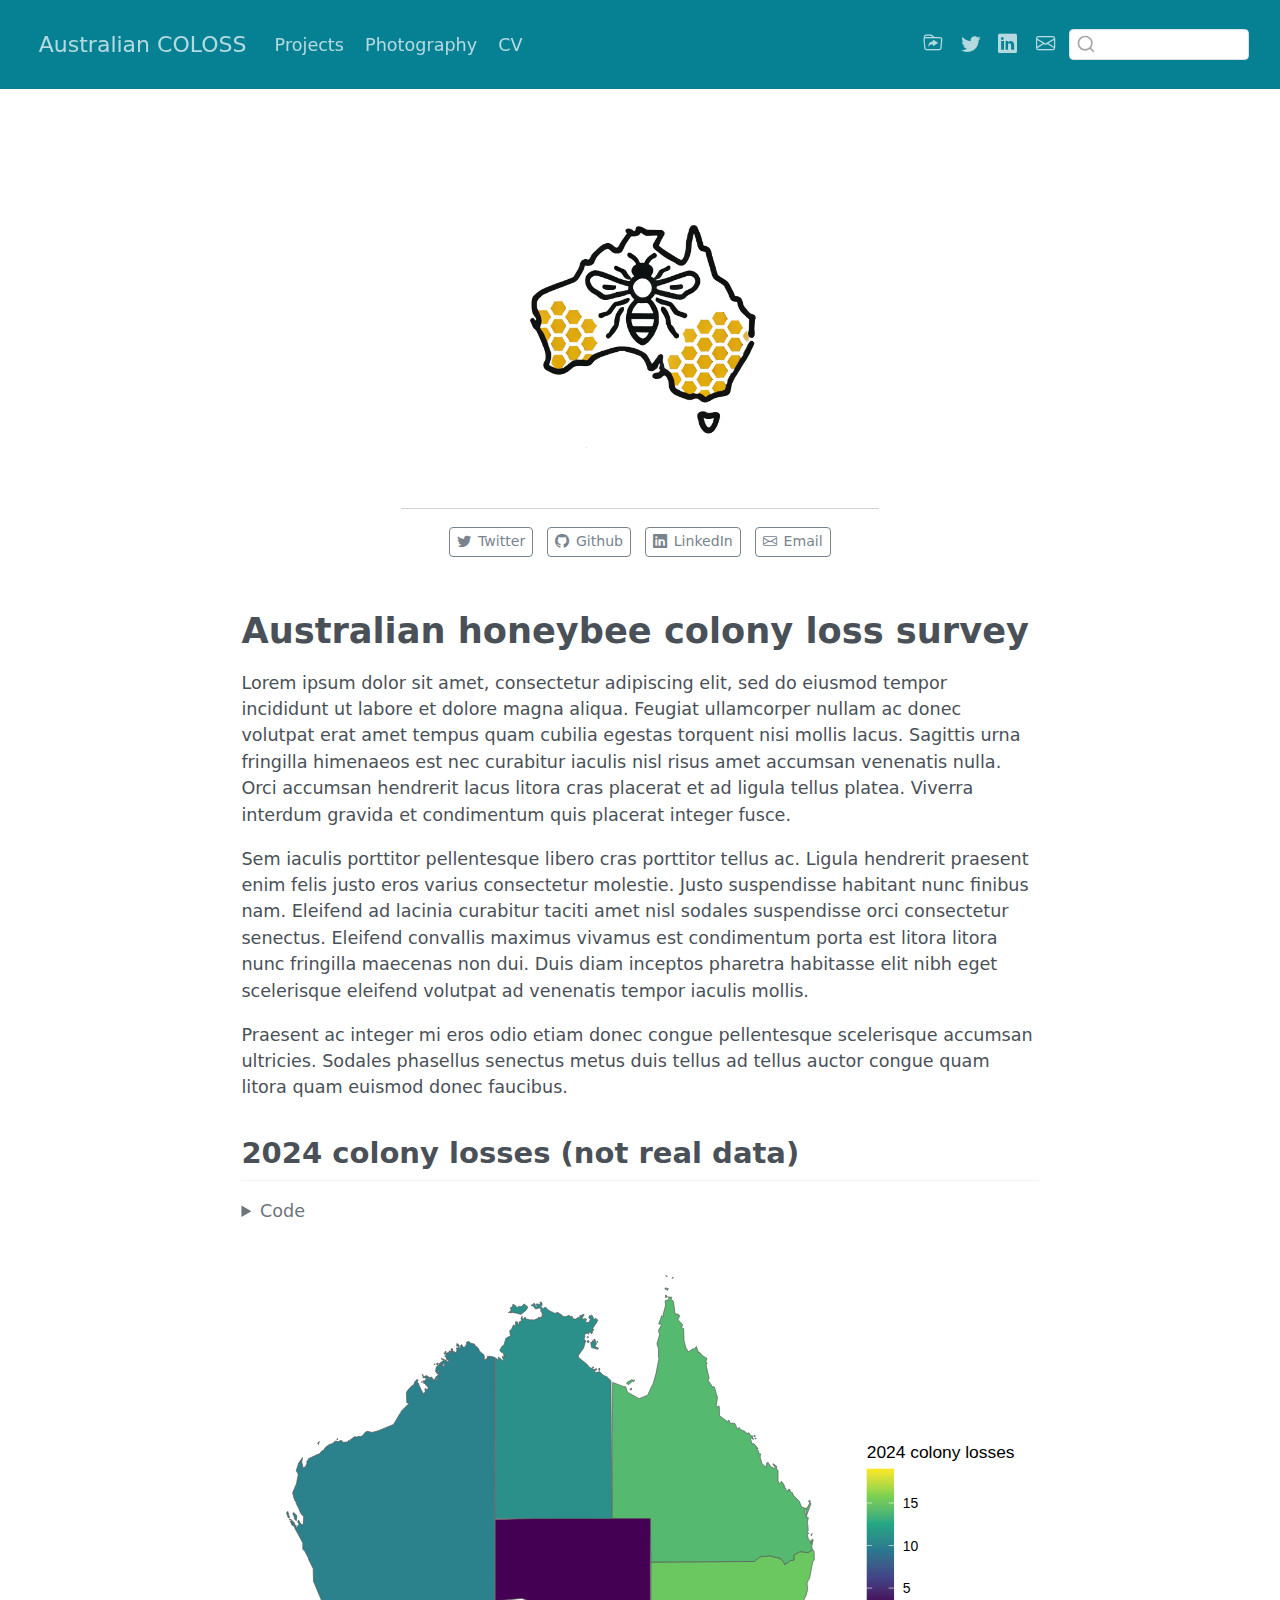
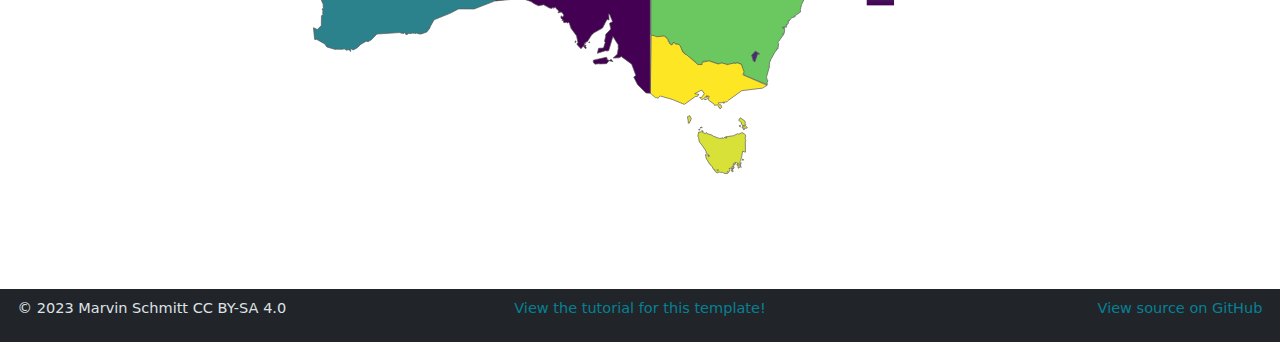
==== docs/index.html @ d1f8507b "added a map and logo" ====
<!DOCTYPE html>
<html xmlns="http://www.w3.org/1999/xhtml" lang="en" xml:lang="en"><head>
<meta http-equiv="Content-Type" content="text/html; charset=UTF-8">
<meta charset="utf-8">
<meta name="generator" content="quarto-1.4.552">
<meta name="viewport" content="width=device-width, initial-scale=1.0, user-scalable=yes">
<title>Australian COLOSS</title>
<style>
code{white-space: pre-wrap;}
span.smallcaps{font-variant: small-caps;}
div.columns{display: flex; gap: min(4vw, 1.5em);}
div.column{flex: auto; overflow-x: auto;}
div.hanging-indent{margin-left: 1.5em; text-indent: -1.5em;}
ul.task-list{list-style: none;}
ul.task-list li input[type="checkbox"] {
  width: 0.8em;
  margin: 0 0.8em 0.2em -1em; /* quarto-specific, see https://github.com/quarto-dev/quarto-cli/issues/4556 */ 
  vertical-align: middle;
}
/* CSS for syntax highlighting */
pre > code.sourceCode { white-space: pre; position: relative; }
pre > code.sourceCode > span { line-height: 1.25; }
pre > code.sourceCode > span:empty { height: 1.2em; }
.sourceCode { overflow: visible; }
code.sourceCode > span { color: inherit; text-decoration: inherit; }
div.sourceCode { margin: 1em 0; }
pre.sourceCode { margin: 0; }
@media screen {
div.sourceCode { overflow: auto; }
}
@media print {
pre > code.sourceCode { white-space: pre-wrap; }
pre > code.sourceCode > span { text-indent: -5em; padding-left: 5em; }
}
pre.numberSource code
  { counter-reset: source-line 0; }
pre.numberSource code > span
  { position: relative; left: -4em; counter-increment: source-line; }
pre.numberSource code > span > a:first-child::before
  { content: counter(source-line);
    position: relative; left: -1em; text-align: right; vertical-align: baseline;
    border: none; display: inline-block;
    -webkit-touch-callout: none; -webkit-user-select: none;
    -khtml-user-select: none; -moz-user-select: none;
    -ms-user-select: none; user-select: none;
    padding: 0 4px; width: 4em;
  }
pre.numberSource { margin-left: 3em;  padding-left: 4px; }
div.sourceCode
  {   }
@media screen {
pre > code.sourceCode > span > a:first-child::before { text-decoration: underline; }
}
</style>

<script src="site_libs/quarto-nav/quarto-nav.js"></script>
<script src="site_libs/clipboard/clipboard.min.js"></script>
<script src="site_libs/quarto-search/autocomplete.umd.js"></script>
<script src="site_libs/quarto-search/fuse.min.js"></script>
<script src="site_libs/quarto-search/quarto-search.js"></script>
<meta name="quarto:offset" content="./">
<link href="./img/favicon.png" rel="icon" type="image/png">
<script src="site_libs/quarto-html/quarto.js"></script>
<script src="site_libs/quarto-html/popper.min.js"></script>
<script src="site_libs/quarto-html/tippy.umd.min.js"></script>
<link href="site_libs/quarto-html/tippy.css" rel="stylesheet">
<link href="site_libs/quarto-html/quarto-syntax-highlighting.css" rel="stylesheet" id="quarto-text-highlighting-styles">
<script src="site_libs/bootstrap/bootstrap.min.js"></script>
<link href="site_libs/bootstrap/bootstrap-icons.css" rel="stylesheet">
<link href="site_libs/bootstrap/bootstrap.min.css" rel="stylesheet" id="quarto-bootstrap" data-mode="light"><script id="quarto-search-options" type="application/json">{
  "location": "navbar",
  "copy-button": false,
  "collapse-after": 3,
  "panel-placement": "end",
  "type": "textbox",
  "limit": 50,
  "keyboard-shortcut": [
    "f",
    "/",
    "s"
  ],
  "language": {
    "search-no-results-text": "No results",
    "search-matching-documents-text": "matching documents",
    "search-copy-link-title": "Copy link to search",
    "search-hide-matches-text": "Hide additional matches",
    "search-more-match-text": "more match in this document",
    "search-more-matches-text": "more matches in this document",
    "search-clear-button-title": "Clear",
    "search-text-placeholder": "",
    "search-detached-cancel-button-title": "Cancel",
    "search-submit-button-title": "Submit",
    "search-label": "Search"
  }
}</script><link href="site_libs/htmltools-fill-0.5.8.1/fill.css" rel="stylesheet">
<script src="site_libs/htmlwidgets-1.6.4/htmlwidgets.js"></script><script src="site_libs/d3-bundle-5.16.0/d3-bundle.min.js"></script><script src="site_libs/d3-lasso-0.0.5/d3-lasso.min.js"></script><script src="site_libs/save-svg-as-png-1.4.17/save-svg-as-png.min.js"></script><script src="site_libs/flatbush-4.4.0/flatbush.min.js"></script><link href="site_libs/ggiraphjs-0.8.10/ggiraphjs.min.css" rel="stylesheet">
<script src="site_libs/ggiraphjs-0.8.10/ggiraphjs.min.js"></script><script src="site_libs/girafe-binding-0.8.10/girafe.js"></script>
</head>
<body class="nav-fixed fullcontent">

<div id="quarto-search-results"></div>
  <header id="quarto-header" class="headroom fixed-top"><nav class="navbar navbar-expand-lg " data-bs-theme="dark"><div class="navbar-container container-fluid">
      <div class="navbar-brand-container mx-auto">
    <a href="./index.html" class="navbar-brand navbar-brand-logo">
    <img src="./img/logo.png" alt="" class="navbar-logo"></a>
    <a class="navbar-brand" href="./index.html">
    <span class="navbar-title">Australian COLOSS</span>
    </a>
  </div>
            <div id="quarto-search" class="" title="Search"></div>
          <button class="navbar-toggler" type="button" data-bs-toggle="collapse" data-bs-target="#navbarCollapse" aria-controls="navbarCollapse" aria-expanded="false" aria-label="Toggle navigation" onclick="if (window.quartoToggleHeadroom) { window.quartoToggleHeadroom(); }">
  <span class="navbar-toggler-icon"></span>
</button>
          <div class="collapse navbar-collapse" id="navbarCollapse">
            <ul class="navbar-nav navbar-nav-scroll me-auto">
<li class="nav-item">
    <a class="nav-link" href="./projects/index.html"> 
<span class="menu-text">Projects</span></a>
  </li>  
  <li class="nav-item">
    <a class="nav-link" href="./photography/index.html"> 
<span class="menu-text">Photography</span></a>
  </li>  
  <li class="nav-item">
    <a class="nav-link" href="./cv/index.html"> 
<span class="menu-text">CV</span></a>
  </li>  
</ul>
<ul class="navbar-nav navbar-nav-scroll ms-auto">
<li class="nav-item compact">
    <a class="nav-link" href="https://www.marvinschmitt.com/blog/website-tutorial-quarto/"> <i class="bi bi-folder-symlink" role="img">
</i> 
<span class="menu-text"></span></a>
  </li>  
  <li class="nav-item compact">
    <a class="nav-link" href="https://twitter.com/MarvinSchmittML"> <i class="bi bi-twitter" role="img">
</i> 
<span class="menu-text"></span></a>
  </li>  
  <li class="nav-item compact">
    <a class="nav-link" href="https://www.linkedin.com/in/marvin-schmitt-a85b321a2/"> <i class="bi bi-linkedin" role="img">
</i> 
<span class="menu-text"></span></a>
  </li>  
  <li class="nav-item compact">
    <a class="nav-link" href="mailto:mail.marvinschmitt@gmail.com"> <i class="bi bi-envelope" role="img" aria-label="email">
</i> 
<span class="menu-text"></span></a>
  </li>  
</ul>
</div> <!-- /navcollapse -->
          <div class="quarto-navbar-tools">
</div>
      </div> <!-- /container-fluid -->
    </nav></header><!-- content --><div id="quarto-content" class="quarto-container page-columns page-rows-contents page-layout-article page-navbar">
<!-- sidebar -->
<!-- margin-sidebar -->
    
<!-- main -->
<main class="content" id="quarto-document-content"><div class="quarto-about-jolla content">
  <img src="img/my_image.png" class="about-image
  round " style="height: 15em; width: 15em;">
 <div id="about-block">
</div> 
  <hr class="about-sep">
   <div class="about-links">
  <a href="https://twitter.com/MarvinSchmittML" class="about-link" rel="" target="">
    <i class="bi bi-twitter"></i>
     <span class="about-link-text">Twitter</span>
  </a>
  <a href="https://github.com/marvinschmitt" class="about-link" rel="" target="">
    <i class="bi bi-github"></i>
     <span class="about-link-text">Github</span>
  </a>
  <a href="https://www.linkedin.com/in/marvin-schmitt-a85b321a2/" class="about-link" rel="" target="">
    <i class="bi bi-linkedin"></i>
     <span class="about-link-text">LinkedIn</span>
  </a>
  <a href="mailto:mail.marvinschmitt@gmail.com" class="about-link" rel="" target="">
    <i class="bi bi-envelope"></i>
     <span class="about-link-text">Email</span>
  </a>
</div>
</div>

<section id="australian-honeybee-colony-loss-survey" class="level1"><h1>Australian honeybee colony loss survey</h1>
<p>Lorem ipsum dolor sit amet, consectetur adipiscing elit, sed do eiusmod tempor incididunt ut labore et dolore magna aliqua. Feugiat ullamcorper nullam ac donec volutpat erat amet tempus quam cubilia egestas torquent nisi mollis lacus. Sagittis urna fringilla himenaeos est nec curabitur iaculis nisl risus amet accumsan venenatis nulla. Orci accumsan hendrerit lacus litora cras placerat et ad ligula tellus platea. Viverra interdum gravida et condimentum quis placerat integer fusce.</p>
<p>Sem iaculis porttitor pellentesque libero cras porttitor tellus ac. Ligula hendrerit praesent enim felis justo eros varius consectetur molestie. Justo suspendisse habitant nunc finibus nam. Eleifend ad lacinia curabitur taciti amet nisl sodales suspendisse orci consectetur senectus. Eleifend convallis maximus vivamus est condimentum porta est litora litora nunc fringilla maecenas non dui. Duis diam inceptos pharetra habitasse elit nibh eget scelerisque eleifend volutpat ad venenatis tempor iaculis mollis.</p>
<p>Praesent ac integer mi eros odio etiam donec congue pellentesque scelerisque accumsan ultricies. Sodales phasellus senectus metus duis tellus ad tellus auctor congue quam litora quam euismod donec faucibus.</p>
<section id="colony-losses-not-real-data" class="level2"><h2 data-anchor-id="colony-losses-not-real-data">2024 colony losses (not real data)</h2>
<div class="cell">
<details class="code-fold"><summary>Code</summary><div class="sourceCode" id="cb1"><pre class="downlit sourceCode r code-with-copy"><code class="sourceCode R"><span><span class="kw"><a href="https://rdrr.io/r/base/library.html">library</a></span><span class="op">(</span><span class="va"><a href="https://r-spatial.github.io/sf/">sf</a></span><span class="op">)</span></span>
<span><span class="kw"><a href="https://rdrr.io/r/base/library.html">library</a></span><span class="op">(</span><span class="va"><a href="https://ggplot2.tidyverse.org">ggplot2</a></span><span class="op">)</span></span>
<span><span class="kw"><a href="https://rdrr.io/r/base/library.html">library</a></span><span class="op">(</span><span class="va"><a href="https://davidgohel.github.io/ggiraph/">ggiraph</a></span><span class="op">)</span></span>
<span></span>
<span><span class="co"># Load the shapefile</span></span>
<span><span class="va">aus_shp</span> <span class="op">&lt;-</span> <span class="fu"><a href="https://r-spatial.github.io/sf/reference/st_read.html">st_read</a></span><span class="op">(</span><span class="st">"../STE_2021_AUST_GDA2020.shx"</span>, quiet <span class="op">=</span> <span class="cn">T</span><span class="op">)</span><span class="op">[</span><span class="fl">1</span><span class="op">:</span><span class="fl">8</span>,<span class="op">]</span> <span class="co"># remove islands</span></span>
<span></span>
<span><span class="co"># Simplify geometries with a lower tolerance and keep empty shapes</span></span>
<span><span class="va">aus_shp_simplified</span> <span class="op">&lt;-</span> <span class="fu"><a href="https://r-spatial.github.io/sf/reference/geos_unary.html">st_simplify</a></span><span class="op">(</span><span class="va">aus_shp</span>, dTolerance <span class="op">=</span> <span class="fl">8000</span>, preserveTopology <span class="op">=</span> <span class="cn">TRUE</span><span class="op">)</span></span>
<span></span>
<span><span class="co"># Ensure geometries are valid</span></span>
<span><span class="va">aus_shp_simplified</span> <span class="op">&lt;-</span> <span class="fu"><a href="https://r-spatial.github.io/sf/reference/valid.html">st_make_valid</a></span><span class="op">(</span><span class="va">aus_shp_simplified</span><span class="op">)</span></span>
<span></span>
<span><span class="co"># Remove empty geometries</span></span>
<span><span class="va">aus_shp_simplified</span> <span class="op">&lt;-</span> <span class="va">aus_shp_simplified</span><span class="op">[</span><span class="op">!</span><span class="fu"><a href="https://r-spatial.github.io/sf/reference/geos_query.html">st_is_empty</a></span><span class="op">(</span><span class="va">aus_shp_simplified</span><span class="op">)</span>, <span class="op">]</span></span>
<span><span class="co"># Generate random numbers between 1 and 100 for each state</span></span>
<span><span class="fu"><a href="https://rdrr.io/r/base/Random.html">set.seed</a></span><span class="op">(</span><span class="fl">123</span><span class="op">)</span>  <span class="co"># For reproducibility</span></span>
<span><span class="va">aus_shp_simplified</span><span class="op">$</span><span class="va">`2024 colony losses`</span> <span class="op">&lt;-</span> <span class="fu"><a href="https://rdrr.io/r/base/sample.html">sample</a></span><span class="op">(</span><span class="fl">1</span><span class="op">:</span><span class="fl">20</span>, <span class="fu"><a href="https://rdrr.io/r/base/nrow.html">nrow</a></span><span class="op">(</span><span class="va">aus_shp_simplified</span><span class="op">)</span>, replace <span class="op">=</span> <span class="cn">TRUE</span><span class="op">)</span></span>
<span></span>
<span><span class="co"># Create ggplot object with interactive elements</span></span>
<span><span class="va">p</span> <span class="op">&lt;-</span> <span class="fu"><a href="https://ggplot2.tidyverse.org/reference/ggplot.html">ggplot</a></span><span class="op">(</span><span class="va">aus_shp_simplified</span><span class="op">)</span> <span class="op">+</span></span>
<span>  <span class="fu"><a href="https://davidgohel.github.io/ggiraph/reference/geom_sf_interactive.html">geom_sf_interactive</a></span><span class="op">(</span><span class="fu"><a href="https://ggplot2.tidyverse.org/reference/aes.html">aes</a></span><span class="op">(</span>fill <span class="op">=</span> <span class="va">`2024 colony losses`</span>, tooltip <span class="op">=</span> <span class="va">`2024 colony losses`</span>, data_id <span class="op">=</span> <span class="va">`2024 colony losses`</span><span class="op">)</span><span class="op">)</span> <span class="op">+</span></span>
<span>  <span class="fu"><a href="https://ggplot2.tidyverse.org/reference/scale_viridis.html">scale_fill_viridis_c</a></span><span class="op">(</span><span class="op">)</span> <span class="op">+</span></span>
<span>  <span class="fu"><a href="https://ggplot2.tidyverse.org/reference/ggtheme.html">theme_minimal</a></span><span class="op">(</span><span class="op">)</span> <span class="op">+</span> <span class="fu"><a href="https://ggplot2.tidyverse.org/reference/theme.html">theme</a></span><span class="op">(</span>panel.grid.major <span class="op">=</span> <span class="fu"><a href="https://ggplot2.tidyverse.org/reference/element.html">element_blank</a></span><span class="op">(</span><span class="op">)</span>, panel.grid.minor <span class="op">=</span> <span class="fu"><a href="https://ggplot2.tidyverse.org/reference/element.html">element_blank</a></span><span class="op">(</span><span class="op">)</span>,   axis.text <span class="op">=</span> <span class="fu"><a href="https://ggplot2.tidyverse.org/reference/element.html">element_blank</a></span><span class="op">(</span><span class="op">)</span><span class="op">)</span></span>
<span></span>
<span><span class="co"># Render the interactive plot</span></span>
<span><span class="fu"><a href="https://davidgohel.github.io/ggiraph/reference/girafe.html">girafe</a></span><span class="op">(</span></span>
<span>  ggobj <span class="op">=</span> <span class="va">p</span>,</span>
<span>  options <span class="op">=</span> <span class="fu"><a href="https://rdrr.io/r/base/list.html">list</a></span><span class="op">(</span></span>
<span>    <span class="fu"><a href="https://davidgohel.github.io/ggiraph/reference/opts_hover.html">opts_hover</a></span><span class="op">(</span>css <span class="op">=</span> <span class="st">"fill:orange;"</span><span class="op">)</span>,</span>
<span>    <span class="fu"><a href="https://davidgohel.github.io/ggiraph/reference/opts_hover.html">opts_hover_inv</a></span><span class="op">(</span>css <span class="op">=</span> <span class="st">"opacity:0.5;"</span><span class="op">)</span>,</span>
<span>    <span class="fu"><a href="https://davidgohel.github.io/ggiraph/reference/opts_selection.html">opts_selection</a></span><span class="op">(</span>type <span class="op">=</span> <span class="st">"single"</span>, only_shiny <span class="op">=</span> <span class="cn">FALSE</span><span class="op">)</span>,</span>
<span>    <span class="fu"><a href="https://davidgohel.github.io/ggiraph/reference/opts_tooltip.html">opts_tooltip</a></span><span class="op">(</span>css <span class="op">=</span> <span class="st">"font-size: 20px;"</span><span class="op">)</span> </span>
<span>  <span class="op">)</span></span>
<span><span class="op">)</span></span></code><button title="Copy to Clipboard" class="code-copy-button"><i class="bi"></i></button></pre></div>
</details><div class="cell-output-display">
<div class="girafe html-widget html-fill-item" id="htmlwidget-f30d7598595affc4f25a" style="width:100%;height:464px;"></div>
<script type="application/json" data-for="htmlwidget-f30d7598595affc4f25a">{"x":{"html":"<?xml version=\"1.0\" encoding=\"UTF-8\"?>\n<svg xmlns='http://www.w3.org/2000/svg' xmlns:xlink='http://www.w3.org/1999/xlink' class='ggiraph-svg' role='graphics-document' id='svg_12de9b20_32b6_4e21_8721_237c8abd066e' viewBox='0 0 504 360'>\n <defs id='svg_12de9b20_32b6_4e21_8721_237c8abd066e_defs'>\n  <clipPath id='svg_12de9b20_32b6_4e21_8721_237c8abd066e_c1'>\n   <rect x='0' y='0' width='504' height='360'/>\n  <\/clipPath>\n  <clipPath id='svg_12de9b20_32b6_4e21_8721_237c8abd066e_c2'>\n   <rect x='3.87' y='0' width='496.25' height='360'/>\n  <\/clipPath>\n  <clipPath id='svg_12de9b20_32b6_4e21_8721_237c8abd066e_c3'>\n   <rect x='12.09' y='5.48' width='367.06' height='346.3'/>\n  <\/clipPath>\n <\/defs>\n <g id='svg_12de9b20_32b6_4e21_8721_237c8abd066e_rootg' class='ggiraph-svg-rootg'>\n  <g clip-path='url(#svg_12de9b20_32b6_4e21_8721_237c8abd066e_c1)'>\n   <rect x='0' y='0' width='504' height='360' fill='#FFFFFF' fill-opacity='1' stroke='#FFFFFF' stroke-opacity='1' stroke-width='0.75' stroke-linejoin='round' stroke-linecap='round' class='ggiraph-svg-bg'/>\n  <\/g>\n  <g clip-path='url(#svg_12de9b20_32b6_4e21_8721_237c8abd066e_c3)'>\n   <path id='svg_12de9b20_32b6_4e21_8721_237c8abd066e_e1' d='M 343.451396 247.122522 L 343.598724 246.449356 L 343.671347 245.792328 L 343.716488 245.132873 L 343.776715 244.463123 L 343.080058 244.201561 L 343.746027 243.799161 L 343.755151 242.906117 L 344.535870 243.771867 L 345.057620 242.661534 L 344.725681 241.817443 L 345.442459 241.849848 L 346.082793 240.876294 L 346.095195 240.175963 L 345.745579 239.603042 L 346.506113 239.635089 L 347.060970 239.118019 L 347.339377 238.497893 L 347.693463 237.923383 L 348.327076 237.529404 L 350.459501 236.827598 L 349.925341 236.393710 L 350.690402 236.043910 L 353.751247 233.923927 L 353.679747 233.235436 L 353.614743 232.470669 L 354.420512 229.214200 L 357.241721 223.516963 L 358.216484 219.839148 L 357.875252 215.814704 L 358.851260 213.393805 L 359.392447 212.984792 L 361.434714 202.337154 L 361.994944 201.578242 L 362.472536 200.866763 L 362.322198 195.556051 L 361.992499 194.980684 L 361.303522 194.757444 L 357.695414 196.288888 L 352.943824 195.850571 L 349.474212 197.966404 L 349.621778 201.032206 L 347.199541 201.496272 L 345.122580 203.108956 L 343.795431 203.912011 L 342.443185 201.156474 L 338.429845 199.150822 L 336.082654 198.997762 L 334.642556 198.451539 L 333.896690 198.338481 L 332.366953 198.783992 L 331.608308 198.746921 L 330.934104 198.829937 L 330.117187 198.775175 L 328.074671 199.286086 L 326.160509 200.549287 L 325.563992 200.859094 L 325.181712 201.408829 L 324.810895 201.961253 L 259.205933 202.343474 L 259.100132 248.169571 L 259.775849 248.833703 L 263.560512 249.985547 L 266.026611 249.309275 L 268.646753 249.564677 L 269.913455 251.229209 L 271.668943 255.069588 L 272.861582 254.317083 L 273.039585 253.619810 L 273.776410 253.158704 L 274.115108 253.739818 L 274.666336 254.167399 L 276.408973 254.384756 L 277.104987 254.786683 L 277.621676 255.271133 L 279.363609 259.312263 L 280.125234 259.463808 L 280.948804 260.756627 L 286.752933 264.998209 L 287.403598 265.888913 L 288.784326 267.137569 L 291.511962 267.190249 L 292.328769 264.983664 L 295.074629 265.093007 L 295.731614 264.806346 L 301.720646 266.790730 L 302.453765 266.601818 L 303.224183 266.570105 L 303.793807 266.135433 L 304.610701 266.392344 L 305.325980 266.527057 L 306.088659 266.682030 L 308.362539 267.247571 L 309.968847 266.920532 L 312.123728 265.950266 L 312.837138 266.497599 L 313.593617 265.975422 L 316.444564 267.069506 L 316.556548 267.750900 L 316.812460 268.376823 L 317.824051 273.019186 L 318.026829 273.830829 L 332.711039 279.956355 L 332.642216 278.513725 L 333.058302 277.412056 L 332.742474 276.815284 L 332.452987 276.108596 L 332.307604 275.457549 L 332.359324 274.734823 L 333.795818 269.519593 L 334.112645 268.915348 L 333.970978 267.532233 L 334.082417 266.841940 L 334.136106 265.468579 L 334.828176 264.936187 L 334.671087 264.286907 L 335.337596 263.353177 L 337.652017 259.053323 L 338.432384 258.400190 L 338.588531 257.429977 L 339.436607 257.323687 L 339.947758 253.759075 L 339.439989 253.149209 L 339.873226 252.578899 L 342.209883 249.302908 L 342.879411 248.518084 L 342.423221 247.741275 L 343.216083 247.936490 L 343.451396 247.122522 Z M 343.080058 244.201561 L 342.106255 243.764604 L 342.964282 243.370338 L 343.080058 244.201561 Z M 325.212436 258.762871 L 327.782920 260.396400 L 326.057945 260.956098 L 324.790376 265.555438 L 323.862174 264.583823 L 323.697594 263.853875 L 322.904470 261.274505 L 325.212436 258.762871 Z ' fill='#6BC760' fill-opacity='1' fill-rule='evenodd' stroke='#595959' stroke-opacity='1' stroke-width='0.43' stroke-linejoin='round' stroke-linecap='butt' title='15' data-id='15'/>\n   <path id='svg_12de9b20_32b6_4e21_8721_237c8abd066e_e2' d='M 293.524629 288.917430 L 293.027672 289.415190 L 294.352462 289.078537 L 293.524629 288.917430 Z ' fill='#FDE725' fill-opacity='1' fill-rule='evenodd' stroke='#595959' stroke-opacity='1' stroke-width='0.43' stroke-linejoin='round' stroke-linecap='butt' title='19' data-id='19'/>\n   <path id='svg_12de9b20_32b6_4e21_8721_237c8abd066e_e3' d='M 305.028043 291.621717 L 305.941334 291.257446 L 306.390412 290.726565 L 307.171699 290.748921 L 307.646715 290.235259 L 308.257851 289.695499 L 316.573645 283.672020 L 329.721720 282.063495 L 330.345106 281.668667 L 332.648853 280.294945 L 317.302839 273.679278 L 318.065093 271.753130 L 316.812460 268.376823 L 316.556548 267.750900 L 316.444564 267.069506 L 313.593617 265.975422 L 312.837138 266.497599 L 311.358644 266.302571 L 306.914597 267.255460 L 306.088659 266.682030 L 305.325980 266.527057 L 304.610701 266.392344 L 303.793807 266.135433 L 302.453765 266.601818 L 301.720646 266.790730 L 297.001458 265.259820 L 295.731614 264.806346 L 295.074629 265.093007 L 291.570104 265.656741 L 291.511962 267.190249 L 288.784326 267.137569 L 287.403598 265.888913 L 281.749605 260.978939 L 280.948804 260.756627 L 279.363609 259.312263 L 277.621676 255.271133 L 277.104987 254.786683 L 276.408973 254.384756 L 274.666336 254.167399 L 274.115108 253.739818 L 273.776410 253.158704 L 273.039585 253.619810 L 272.465796 254.867804 L 270.993894 253.930137 L 270.774125 253.297117 L 270.240749 252.727374 L 269.913455 251.229209 L 267.573502 249.061555 L 262.959947 249.609275 L 261.245682 248.919527 L 260.031318 248.732215 L 259.364872 248.474038 L 258.795429 285.295365 L 262.090465 288.095990 L 262.845028 288.098801 L 263.655551 288.494873 L 264.179680 287.979529 L 264.519607 287.306338 L 265.233880 287.100362 L 272.683480 289.194980 L 280.277464 292.332269 L 287.259244 287.358938 L 288.251513 287.299175 L 288.924273 286.990617 L 289.495658 286.003421 L 286.826027 285.568289 L 290.733421 283.511255 L 291.471818 283.399106 L 292.903809 285.615940 L 291.080030 288.031819 L 289.948560 287.972881 L 291.423431 289.317935 L 293.404096 288.187262 L 293.701555 287.412224 L 294.335786 287.057763 L 294.179173 287.923625 L 294.821171 288.561741 L 295.616934 288.557362 L 295.366733 289.452175 L 299.158885 292.220407 L 299.359315 292.960109 L 301.391277 292.602740 L 302.048674 294.206220 L 302.791460 294.396640 L 302.790570 295.216976 L 303.869766 294.282656 L 303.411009 292.573825 L 302.443734 292.735390 L 301.760512 291.313497 L 304.044164 291.305275 L 304.749367 291.008945 L 305.479861 290.710207 L 305.028043 291.621717 Z M 295.917422 287.912212 L 294.335786 287.057763 L 295.932261 287.114026 L 295.917422 287.912212 Z ' fill='#FDE725' fill-opacity='1' fill-rule='evenodd' stroke='#595959' stroke-opacity='1' stroke-width='0.43' stroke-linejoin='round' stroke-linecap='butt' title='19' data-id='19'/>\n   <path id='svg_12de9b20_32b6_4e21_8721_237c8abd066e_e4' d='M 268.533938 21.220423 L 268.856410 21.799526 L 269.552116 21.813714 L 268.533938 21.220423 Z ' fill='#55BA70' fill-opacity='1' fill-rule='evenodd' stroke='#595959' stroke-opacity='1' stroke-width='0.43' stroke-linejoin='round' stroke-linecap='butt' title='14' data-id='14'/>\n   <path id='svg_12de9b20_32b6_4e21_8721_237c8abd066e_e5' d='M 272.825877 22.494931 L 272.456755 23.043361 L 273.490392 22.532575 L 272.825877 22.494931 Z ' fill='#55BA70' fill-opacity='1' fill-rule='evenodd' stroke='#595959' stroke-opacity='1' stroke-width='0.43' stroke-linejoin='round' stroke-linecap='butt' title='14' data-id='14'/>\n   <path id='svg_12de9b20_32b6_4e21_8721_237c8abd066e_e6' d='M 246.997322 93.376676 L 246.715460 92.261575 L 246.402929 92.871380 L 245.808869 93.131132 L 246.231080 93.624980 L 246.997322 93.376676 Z ' fill='#55BA70' fill-opacity='1' fill-rule='evenodd' stroke='#595959' stroke-opacity='1' stroke-width='0.43' stroke-linejoin='round' stroke-linecap='butt' title='14' data-id='14'/>\n   <path id='svg_12de9b20_32b6_4e21_8721_237c8abd066e_e7' d='M 248.003306 87.402009 L 246.901477 87.112318 L 243.985067 88.878142 L 243.901731 89.577927 L 244.483995 89.806560 L 245.084838 90.181867 L 246.280847 89.070689 L 246.845935 88.468882 L 247.405583 88.044455 L 248.306618 88.185201 L 248.995670 87.311966 L 248.003306 87.402009 Z ' fill='#55BA70' fill-opacity='1' fill-rule='evenodd' stroke='#595959' stroke-opacity='1' stroke-width='0.43' stroke-linejoin='round' stroke-linecap='butt' title='14' data-id='14'/>\n   <path id='svg_12de9b20_32b6_4e21_8721_237c8abd066e_e8' d='M 268.251055 30.060437 L 268.894028 29.999858 L 269.545370 30.706455 L 270.209231 29.391154 L 268.839881 29.198549 L 268.055002 29.033798 L 268.251055 30.060437 Z ' fill='#55BA70' fill-opacity='1' fill-rule='evenodd' stroke='#595959' stroke-opacity='1' stroke-width='0.43' stroke-linejoin='round' stroke-linecap='butt' title='14' data-id='14'/>\n   <path id='svg_12de9b20_32b6_4e21_8721_237c8abd066e_e9' d='M 268.496309 33.485087 L 268.397555 34.234190 L 268.323390 35.053653 L 269.521122 34.819531 L 269.366665 34.134806 L 268.496309 33.485087 Z ' fill='#55BA70' fill-opacity='1' fill-rule='evenodd' stroke='#595959' stroke-opacity='1' stroke-width='0.43' stroke-linejoin='round' stroke-linecap='butt' title='14' data-id='14'/>\n   <path id='svg_12de9b20_32b6_4e21_8721_237c8abd066e_e10' d='M 324.796652 122.222126 L 324.044171 122.576899 L 324.628108 123.186511 L 325.251717 122.727317 L 324.796652 122.222126 Z ' fill='#55BA70' fill-opacity='1' fill-rule='evenodd' stroke='#595959' stroke-opacity='1' stroke-width='0.43' stroke-linejoin='round' stroke-linecap='butt' title='14' data-id='14'/>\n   <path id='svg_12de9b20_32b6_4e21_8721_237c8abd066e_e11' d='M 336.331874 140.870122 L 336.993478 140.711477 L 336.514792 140.120094 L 336.331874 140.870122 Z ' fill='#55BA70' fill-opacity='1' fill-rule='evenodd' stroke='#595959' stroke-opacity='1' stroke-width='0.43' stroke-linejoin='round' stroke-linecap='butt' title='14' data-id='14'/>\n   <path id='svg_12de9b20_32b6_4e21_8721_237c8abd066e_e12' d='M 336.993478 140.711477 L 336.844973 141.397949 L 337.646235 141.228872 L 336.993478 140.711477 Z ' fill='#55BA70' fill-opacity='1' fill-rule='evenodd' stroke='#595959' stroke-opacity='1' stroke-width='0.43' stroke-linejoin='round' stroke-linecap='butt' title='14' data-id='14'/>\n   <path id='svg_12de9b20_32b6_4e21_8721_237c8abd066e_e13' d='M 325.000472 124.534749 L 325.785862 124.335728 L 324.975199 123.858450 L 325.000472 124.534749 Z ' fill='#55BA70' fill-opacity='1' fill-rule='evenodd' stroke='#595959' stroke-opacity='1' stroke-width='0.43' stroke-linejoin='round' stroke-linecap='butt' title='14' data-id='14'/>\n   <path id='svg_12de9b20_32b6_4e21_8721_237c8abd066e_e14' d='M 323.369353 123.765175 L 323.237571 124.550145 L 324.093169 124.838241 L 323.369353 123.765175 Z ' fill='#55BA70' fill-opacity='1' fill-rule='evenodd' stroke='#595959' stroke-opacity='1' stroke-width='0.43' stroke-linejoin='round' stroke-linecap='butt' title='14' data-id='14'/>\n   <path id='svg_12de9b20_32b6_4e21_8721_237c8abd066e_e15' d='M 359.776883 164.846953 L 359.697795 163.119781 L 358.742039 164.060857 L 359.776883 164.846953 Z ' fill='#55BA70' fill-opacity='1' fill-rule='evenodd' stroke='#595959' stroke-opacity='1' stroke-width='0.43' stroke-linejoin='round' stroke-linecap='butt' title='14' data-id='14'/>\n   <path id='svg_12de9b20_32b6_4e21_8721_237c8abd066e_e16' d='M 360.559411 188.523716 L 361.514755 189.172293 L 361.759962 188.468023 L 361.514707 187.852570 L 360.559411 188.523716 Z ' fill='#55BA70' fill-opacity='1' fill-rule='evenodd' stroke='#595959' stroke-opacity='1' stroke-width='0.43' stroke-linejoin='round' stroke-linecap='butt' title='14' data-id='14'/>\n   <path id='svg_12de9b20_32b6_4e21_8721_237c8abd066e_e17' d='M 361.151164 191.057297 L 361.514755 189.172293 L 360.271606 189.206903 L 358.694120 187.810948 L 358.023601 185.113854 L 358.357580 184.364411 L 359.057141 184.409744 L 358.017772 183.163359 L 358.600768 182.411219 L 358.388615 178.850786 L 358.104351 178.256242 L 358.029719 177.601253 L 358.138181 176.949272 L 358.694138 174.389560 L 358.230860 173.888784 L 357.570946 174.125059 L 357.704149 173.471702 L 357.096341 173.211780 L 357.628747 172.740496 L 360.389119 165.384118 L 359.776883 164.846953 L 357.857701 168.195881 L 356.763107 168.374843 L 354.512476 167.611965 L 354.139670 166.883386 L 352.947484 163.868852 L 352.257274 163.327415 L 349.190042 160.019091 L 348.631000 158.470776 L 347.964099 158.177057 L 347.024651 157.268324 L 347.216354 156.617573 L 346.221334 156.325683 L 346.374156 157.228120 L 345.812663 156.884018 L 345.726328 157.584489 L 345.091108 157.148229 L 344.622824 156.690061 L 344.252675 156.139276 L 344.216863 155.461136 L 343.375314 155.198301 L 342.999424 154.660303 L 343.775332 154.621762 L 343.535069 154.006756 L 342.611262 152.355731 L 341.511001 151.300983 L 341.074111 152.549260 L 340.527458 153.011880 L 339.501191 151.002948 L 339.521513 150.053339 L 339.544414 144.428996 L 339.013190 144.054951 L 338.538167 143.467964 L 338.548864 142.750247 L 338.944529 142.232686 L 338.539742 141.692844 L 337.646235 141.228872 L 337.296143 142.148160 L 337.674669 142.687975 L 337.177167 143.273609 L 334.621160 141.725124 L 333.266625 139.388005 L 332.370381 139.711619 L 332.217244 141.012468 L 332.066654 142.478729 L 329.314211 140.082494 L 328.501229 137.035706 L 328.258040 136.350688 L 328.302854 134.936588 L 328.699179 134.043816 L 328.062179 134.094664 L 327.616099 133.604480 L 326.954487 133.468652 L 327.378104 132.975917 L 327.145931 132.210473 L 326.410377 131.129430 L 325.953966 130.397207 L 326.880295 130.640773 L 325.471516 128.881123 L 324.893610 128.180836 L 324.300289 127.940422 L 323.690537 127.215269 L 323.426897 127.871867 L 323.037313 127.344557 L 322.224727 124.789469 L 322.737240 123.760376 L 323.369353 123.765175 L 323.285551 122.515069 L 322.481168 122.452143 L 321.931640 122.127248 L 321.720082 121.506462 L 321.015109 120.594328 L 320.276601 120.977907 L 318.409768 120.380576 L 318.646786 119.733239 L 315.665405 118.563289 L 315.005600 117.263759 L 313.758114 118.250473 L 312.467424 115.163478 L 312.160613 114.580051 L 309.309652 114.593716 L 308.417432 112.493297 L 307.462688 113.558001 L 302.512631 109.806805 L 302.447896 106.247301 L 302.401610 104.193231 L 301.933709 103.535073 L 301.702061 104.148264 L 300.952147 104.224012 L 300.306860 104.007397 L 300.841624 101.135541 L 301.218370 98.098148 L 300.622829 96.574651 L 299.433867 92.061109 L 298.874685 91.285141 L 298.280466 91.898089 L 295.229363 87.300062 L 296.043669 86.071661 L 295.784084 85.467266 L 294.020590 77.795923 L 294.716582 76.361728 L 293.821001 75.660352 L 294.664517 73.648611 L 291.507065 71.713558 L 290.740030 70.580430 L 290.133251 70.405039 L 289.943967 69.590160 L 289.285303 70.016064 L 288.857041 68.678053 L 288.487361 67.838294 L 287.899897 66.084653 L 286.460607 67.778917 L 285.802949 67.545857 L 282.890352 69.416706 L 281.292275 67.010918 L 279.965418 61.892224 L 280.097028 61.134859 L 279.830321 54.652183 L 279.229749 54.486844 L 278.413664 54.198511 L 279.283175 52.348315 L 276.214761 49.080992 L 277.353186 46.549192 L 276.366535 45.652134 L 274.441047 45.401948 L 273.416770 37.541835 L 273.045899 37.019178 L 272.467766 36.816176 L 272.091083 36.290821 L 272.078774 35.509106 L 272.410414 34.957741 L 270.874170 34.817237 L 270.189380 34.743052 L 270.660474 35.449907 L 270.164188 36.423066 L 269.565600 36.723654 L 268.148647 37.212139 L 268.421557 39.345273 L 268.314752 39.994827 L 268.261684 40.696854 L 266.830771 46.019574 L 267.199583 47.169382 L 266.586163 47.203271 L 266.040117 46.528540 L 264.063977 51.884518 L 266.174945 52.055412 L 263.884606 55.810687 L 264.671385 58.581076 L 262.950692 64.365548 L 263.953392 67.440173 L 263.917999 72.819203 L 264.242597 73.634986 L 262.375871 83.212240 L 260.400957 90.133577 L 259.933141 90.588872 L 259.642841 91.185213 L 257.101836 96.881733 L 251.702300 99.044108 L 244.327678 94.917044 L 243.167326 91.508730 L 242.359657 91.413574 L 241.690784 91.320340 L 234.984891 88.779229 L 234.458984 174.846050 L 258.793324 174.841822 L 259.205933 202.343474 L 324.810895 201.961253 L 325.181712 201.408829 L 325.563992 200.859094 L 326.160509 200.549287 L 326.685597 200.014600 L 329.528066 198.447847 L 330.117187 198.775175 L 330.934104 198.829937 L 331.608308 198.746921 L 332.366953 198.783992 L 333.896690 198.338481 L 334.642556 198.451539 L 341.346018 200.234270 L 341.491495 200.935285 L 343.398110 202.331277 L 343.795431 203.912011 L 347.199541 201.496272 L 349.621778 201.032206 L 349.474212 197.966404 L 353.710838 195.628058 L 358.410937 196.454116 L 361.303522 194.757444 L 361.060676 193.279010 L 360.840668 192.501260 L 361.042528 191.777053 L 361.151164 191.057297 Z M 360.694788 190.528169 L 359.923069 190.381696 L 360.271606 189.206903 L 360.715340 189.711338 L 360.694788 190.528169 Z M 357.628747 172.740496 L 356.875260 172.503013 L 356.667726 171.696376 L 356.447534 170.792627 L 356.620048 169.588446 L 357.037198 169.079507 L 357.899526 168.984769 L 357.414574 169.806504 L 357.110598 170.799307 L 357.302600 171.429892 L 357.447426 172.101126 L 357.628747 172.740496 Z ' fill='#55BA70' fill-opacity='1' fill-rule='evenodd' stroke='#595959' stroke-opacity='1' stroke-width='0.43' stroke-linejoin='round' stroke-linecap='butt' title='14' data-id='14'/>\n   <path id='svg_12de9b20_32b6_4e21_8721_237c8abd066e_e18' d='M 360.527582 184.738744 L 360.519082 185.815562 L 361.184038 184.290234 L 360.527582 184.738744 Z ' fill='#55BA70' fill-opacity='1' fill-rule='evenodd' stroke='#595959' stroke-opacity='1' stroke-width='0.43' stroke-linejoin='round' stroke-linecap='butt' title='14' data-id='14'/>\n   <path id='svg_12de9b20_32b6_4e21_8721_237c8abd066e_e19' d='M 219.775316 253.194245 L 220.440332 253.445350 L 220.409477 252.778067 L 219.775316 253.194245 Z ' fill='#440154' fill-opacity='1' fill-rule='evenodd' stroke='#595959' stroke-opacity='1' stroke-width='0.43' stroke-linejoin='round' stroke-linecap='butt' title='3' data-id='3'/>\n   <path id='svg_12de9b20_32b6_4e21_8721_237c8abd066e_e20' d='M 239.746662 262.587178 L 240.358317 262.011489 L 247.002097 266.918924 L 249.638756 274.028083 L 248.283291 275.087061 L 250.771047 279.929934 L 256.034442 285.135190 L 258.737467 285.290939 L 258.793324 174.841822 L 185.138457 174.861709 L 160.654035 175.438599 L 160.654688 226.961910 L 177.574947 225.342636 L 183.291655 227.290146 L 183.875399 227.679223 L 184.472763 228.107042 L 185.131544 228.598237 L 188.040739 229.999741 L 191.392642 229.373671 L 195.067885 231.457562 L 196.628610 231.642588 L 197.420501 230.780818 L 197.419636 231.565745 L 198.085441 231.256908 L 198.968141 230.852411 L 199.073167 231.513939 L 201.197093 233.610576 L 200.527224 233.828451 L 200.408436 234.479595 L 201.957721 234.040047 L 202.853474 234.068187 L 204.059102 235.867965 L 203.812937 236.525942 L 203.404558 237.108770 L 202.345309 236.339567 L 202.263605 237.909734 L 203.296838 238.623169 L 202.909030 239.283400 L 203.837921 239.260572 L 203.954528 240.494228 L 204.662566 240.694193 L 205.522546 240.408460 L 206.515108 240.854718 L 207.096602 240.461098 L 207.586228 241.020002 L 208.628011 244.253130 L 212.104585 248.973074 L 212.956126 252.956208 L 213.166747 253.597714 L 212.443765 253.684156 L 212.541625 254.570240 L 214.924435 257.182676 L 216.308432 255.572382 L 217.090321 254.877140 L 216.958786 253.912314 L 217.948800 253.691174 L 217.372745 253.298774 L 219.024409 252.630205 L 221.843233 248.176630 L 222.459557 247.824843 L 222.894344 247.268691 L 228.563923 244.078558 L 231.386883 238.687365 L 232.698735 238.946089 L 232.505666 235.083207 L 233.173865 235.686106 L 234.909836 240.091499 L 234.242990 240.341072 L 233.492767 240.664137 L 233.004422 241.241134 L 233.829175 244.673490 L 230.474715 248.230776 L 230.588514 249.118154 L 229.831082 252.394923 L 230.268756 253.152335 L 229.144155 256.687918 L 226.042009 256.871235 L 225.303896 260.056415 L 230.529132 258.349530 L 231.220905 258.610689 L 232.446053 258.375880 L 235.151302 249.367288 L 238.509407 254.742525 L 238.440923 255.399916 L 238.384687 256.057991 L 238.553508 256.746792 L 237.874741 260.637333 L 235.276265 263.053763 L 239.099511 262.886539 L 239.746662 262.587178 Z ' fill='#440154' fill-opacity='1' fill-rule='evenodd' stroke='#595959' stroke-opacity='1' stroke-width='0.43' stroke-linejoin='round' stroke-linecap='butt' title='3' data-id='3'/>\n   <path id='svg_12de9b20_32b6_4e21_8721_237c8abd066e_e21' d='M 211.868618 252.778924 L 211.555810 252.080047 L 211.113270 253.345759 L 211.868618 252.778924 Z ' fill='#440154' fill-opacity='1' fill-rule='evenodd' stroke='#595959' stroke-opacity='1' stroke-width='0.43' stroke-linejoin='round' stroke-linecap='butt' title='3' data-id='3'/>\n   <path id='svg_12de9b20_32b6_4e21_8721_237c8abd066e_e22' d='M 216.308432 255.572382 L 217.899290 257.224068 L 218.368227 256.446232 L 217.743526 256.066160 L 218.114857 254.888362 L 217.090321 254.877140 L 217.123764 255.536942 L 216.308432 255.572382 Z ' fill='#440154' fill-opacity='1' fill-rule='evenodd' stroke='#595959' stroke-opacity='1' stroke-width='0.43' stroke-linejoin='round' stroke-linecap='butt' title='3' data-id='3'/>\n   <path id='svg_12de9b20_32b6_4e21_8721_237c8abd066e_e23' d='M 230.936307 262.533890 L 222.768918 264.356984 L 222.689635 265.025213 L 222.860999 266.019420 L 223.854975 266.893874 L 226.045774 266.660860 L 227.309797 266.760985 L 231.129754 266.570590 L 232.292385 265.234872 L 232.769944 264.734884 L 232.002587 264.073394 L 231.266556 264.037839 L 231.517355 263.000513 L 230.936307 262.533890 Z ' fill='#440154' fill-opacity='1' fill-rule='evenodd' stroke='#595959' stroke-opacity='1' stroke-width='0.43' stroke-linejoin='round' stroke-linecap='butt' title='3' data-id='3'/>\n   <path id='svg_12de9b20_32b6_4e21_8721_237c8abd066e_e24' d='M 232.769944 264.734884 L 235.125140 265.287875 L 233.998684 263.870084 L 232.769944 264.734884 Z ' fill='#440154' fill-opacity='1' fill-rule='evenodd' stroke='#595959' stroke-opacity='1' stroke-width='0.43' stroke-linejoin='round' stroke-linecap='butt' title='3' data-id='3'/>\n   <path id='svg_12de9b20_32b6_4e21_8721_237c8abd066e_e25' d='M 29.575180 170.285940 L 28.778182 171.413336 L 29.794159 174.248708 L 30.730549 174.519346 L 29.575180 170.285940 Z ' fill='#2B818C' fill-opacity='1' fill-rule='evenodd' stroke='#595959' stroke-opacity='1' stroke-width='0.43' stroke-linejoin='round' stroke-linecap='butt' title='10' data-id='10'/>\n   <path id='svg_12de9b20_32b6_4e21_8721_237c8abd066e_e26' d='M 30.564118 175.179808 L 30.808742 175.817914 L 31.741261 175.599463 L 30.564118 175.179808 Z ' fill='#2B818C' fill-opacity='1' fill-rule='evenodd' stroke='#595959' stroke-opacity='1' stroke-width='0.43' stroke-linejoin='round' stroke-linecap='butt' title='10' data-id='10'/>\n   <path id='svg_12de9b20_32b6_4e21_8721_237c8abd066e_e27' d='M 35.177774 176.078825 L 35.131239 175.387799 L 35.310401 172.991564 L 33.221286 170.958995 L 32.907282 171.555254 L 32.807057 172.283411 L 33.319750 172.739518 L 33.506215 173.443669 L 34.134268 175.624715 L 35.177774 176.078825 Z ' fill='#2B818C' fill-opacity='1' fill-rule='evenodd' stroke='#595959' stroke-opacity='1' stroke-width='0.43' stroke-linejoin='round' stroke-linecap='butt' title='10' data-id='10'/>\n   <path id='svg_12de9b20_32b6_4e21_8721_237c8abd066e_e28' d='M 48.455882 127.274226 L 48.952585 128.055306 L 49.501029 126.071172 L 48.455882 127.274226 Z ' fill='#2B818C' fill-opacity='1' fill-rule='evenodd' stroke='#595959' stroke-opacity='1' stroke-width='0.43' stroke-linejoin='round' stroke-linecap='butt' title='10' data-id='10'/>\n   <path id='svg_12de9b20_32b6_4e21_8721_237c8abd066e_e29' d='M 114.602983 88.822884 L 114.704617 88.118834 L 114.043040 88.545550 L 114.602983 88.822884 Z ' fill='#2B818C' fill-opacity='1' fill-rule='evenodd' stroke='#595959' stroke-opacity='1' stroke-width='0.43' stroke-linejoin='round' stroke-linecap='butt' title='10' data-id='10'/>\n   <path id='svg_12de9b20_32b6_4e21_8721_237c8abd066e_e30' d='M 115.081295 85.974443 L 115.646243 85.712030 L 115.090155 84.661678 L 115.081295 85.974443 Z ' fill='#2B818C' fill-opacity='1' fill-rule='evenodd' stroke='#595959' stroke-opacity='1' stroke-width='0.43' stroke-linejoin='round' stroke-linecap='butt' title='10' data-id='10'/>\n   <path id='svg_12de9b20_32b6_4e21_8721_237c8abd066e_e31' d='M 123.683162 77.371519 L 124.497810 78.040023 L 124.440298 77.239904 L 124.420890 76.501617 L 123.719199 76.703033 L 123.683162 77.371519 Z ' fill='#2B818C' fill-opacity='1' fill-rule='evenodd' stroke='#595959' stroke-opacity='1' stroke-width='0.43' stroke-linejoin='round' stroke-linecap='butt' title='10' data-id='10'/>\n   <path id='svg_12de9b20_32b6_4e21_8721_237c8abd066e_e32' d='M 115.090155 84.661678 L 115.120088 83.997286 L 114.467615 83.765747 L 115.090155 84.661678 Z ' fill='#2B818C' fill-opacity='1' fill-rule='evenodd' stroke='#595959' stroke-opacity='1' stroke-width='0.43' stroke-linejoin='round' stroke-linecap='butt' title='10' data-id='10'/>\n   <path id='svg_12de9b20_32b6_4e21_8721_237c8abd066e_e33' d='M 122.659908 77.567979 L 122.439615 76.927528 L 122.042348 77.461121 L 122.659908 77.567979 Z ' fill='#2B818C' fill-opacity='1' fill-rule='evenodd' stroke='#595959' stroke-opacity='1' stroke-width='0.43' stroke-linejoin='round' stroke-linecap='butt' title='10' data-id='10'/>\n   <path id='svg_12de9b20_32b6_4e21_8721_237c8abd066e_e34' d='M 126.833205 74.171629 L 127.487975 74.420012 L 127.311027 73.728601 L 126.726730 73.521434 L 126.833205 74.171629 Z ' fill='#2B818C' fill-opacity='1' fill-rule='evenodd' stroke='#595959' stroke-opacity='1' stroke-width='0.43' stroke-linejoin='round' stroke-linecap='butt' title='10' data-id='10'/>\n   <path id='svg_12de9b20_32b6_4e21_8721_237c8abd066e_e35' d='M 128.358142 70.866228 L 129.553981 70.560676 L 129.563242 69.786194 L 129.618031 69.122570 L 128.869426 69.426163 L 129.044406 70.136433 L 128.432374 70.209897 L 128.358142 70.866228 Z ' fill='#2B818C' fill-opacity='1' fill-rule='evenodd' stroke='#595959' stroke-opacity='1' stroke-width='0.43' stroke-linejoin='round' stroke-linecap='butt' title='10' data-id='10'/>\n   <path id='svg_12de9b20_32b6_4e21_8721_237c8abd066e_e36' d='M 133.249523 68.912436 L 134.192720 69.183972 L 133.410303 68.256049 L 134.071628 67.936373 L 133.386095 67.512697 L 132.682023 67.627561 L 133.249523 68.912436 Z ' fill='#2B818C' fill-opacity='1' fill-rule='evenodd' stroke='#595959' stroke-opacity='1' stroke-width='0.43' stroke-linejoin='round' stroke-linecap='butt' title='10' data-id='10'/>\n   <path id='svg_12de9b20_32b6_4e21_8721_237c8abd066e_e37' d='M 131.388339 69.831796 L 132.291575 69.142052 L 131.727775 68.817650 L 131.388339 69.831796 Z ' fill='#2B818C' fill-opacity='1' fill-rule='evenodd' stroke='#595959' stroke-opacity='1' stroke-width='0.43' stroke-linejoin='round' stroke-linecap='butt' title='10' data-id='10'/>\n   <path id='svg_12de9b20_32b6_4e21_8721_237c8abd066e_e38' d='M 54.279175 256.034066 L 59.683514 257.619849 L 60.384513 257.450887 L 64.362093 257.537662 L 65.166829 257.179268 L 66.888535 258.160042 L 67.529493 257.836145 L 68.250687 257.754829 L 68.675207 258.287918 L 69.387407 258.942071 L 69.210345 257.822387 L 69.790976 257.392710 L 70.969375 257.914368 L 73.601018 256.454081 L 75.828332 254.287855 L 79.173137 252.349913 L 80.416413 252.724375 L 80.964253 252.298500 L 82.297132 251.585006 L 85.914457 247.870452 L 100.139906 246.936952 L 101.744874 247.431465 L 103.102879 247.408448 L 102.403518 246.819431 L 103.862681 247.169302 L 104.294005 248.245305 L 105.017098 248.123304 L 105.822722 247.531440 L 107.620257 247.552863 L 108.217109 247.188881 L 108.874668 247.527946 L 109.565035 247.026760 L 110.150242 247.811230 L 110.647264 247.132174 L 112.760207 247.817810 L 113.883697 247.824582 L 117.453100 246.588508 L 119.461003 244.022349 L 119.519822 243.346045 L 122.090292 238.838769 L 132.512872 234.630354 L 137.500244 231.972722 L 147.373809 232.016478 L 160.383751 227.020952 L 160.558985 73.004629 L 157.772444 72.244361 L 157.156608 72.255732 L 155.624937 72.386687 L 156.082171 72.858108 L 155.479905 73.152108 L 156.294134 73.496493 L 155.296894 73.786007 L 153.648250 74.571768 L 153.899342 72.337300 L 153.513637 71.253910 L 151.169687 69.342093 L 150.457662 68.305300 L 150.339372 67.652912 L 149.909783 67.106781 L 148.874472 66.032625 L 148.153175 65.698240 L 147.533104 64.502536 L 146.143259 64.214862 L 145.517866 64.035117 L 145.286227 64.648173 L 144.884504 63.485909 L 143.716950 62.844881 L 142.328102 63.591164 L 142.669924 64.204998 L 143.105594 64.738504 L 142.341644 64.791265 L 142.062750 65.674473 L 141.357127 66.320922 L 140.673975 66.449432 L 140.121743 66.151765 L 139.966049 65.445518 L 139.320135 64.847253 L 138.541449 66.087378 L 138.960874 66.719265 L 138.373878 66.994401 L 137.661759 66.607534 L 137.125284 67.046615 L 136.438268 66.847399 L 136.079810 67.649935 L 136.766981 67.945487 L 136.191635 68.863225 L 136.395810 69.503255 L 136.032084 70.050228 L 135.288236 69.747112 L 135.059205 70.662780 L 134.811480 69.150909 L 134.192720 69.183972 L 133.634098 69.520802 L 133.249523 68.912436 L 132.291575 69.142052 L 132.409944 70.148321 L 131.388339 69.831796 L 130.669838 69.973953 L 130.108667 70.233242 L 129.553981 70.560676 L 129.554146 71.226717 L 129.121031 71.717006 L 128.993799 72.367935 L 129.553579 72.959879 L 130.378974 73.223922 L 129.629705 73.804061 L 130.277092 73.876967 L 130.535981 74.595901 L 131.221263 74.224359 L 131.092972 74.876843 L 131.143009 75.535465 L 130.343218 75.514867 L 129.621427 75.242296 L 129.907624 74.405989 L 128.837211 74.947835 L 128.145701 74.917436 L 127.403566 75.169491 L 126.727395 75.954689 L 126.061876 76.100693 L 126.245471 76.959164 L 125.699145 77.280369 L 125.251019 77.902639 L 124.497810 78.040023 L 124.533740 78.698553 L 123.497287 78.814057 L 123.346678 79.547050 L 123.210350 80.642381 L 123.001338 82.120640 L 123.440614 81.637320 L 123.720173 82.275518 L 123.491389 82.895031 L 124.119747 82.988086 L 124.907398 84.165838 L 123.787276 84.695420 L 122.890523 85.801009 L 122.815464 86.458898 L 123.686215 86.476758 L 125.320919 86.444415 L 124.033043 87.033990 L 123.315112 87.038023 L 122.854190 87.868839 L 122.318373 87.099330 L 121.591210 86.700392 L 120.889960 86.034297 L 120.588965 85.389166 L 119.961207 85.500887 L 119.455823 85.877046 L 119.418507 86.753661 L 118.718537 86.454162 L 118.061068 86.139185 L 117.537957 85.740220 L 118.132100 85.484410 L 117.541796 84.350896 L 116.916811 84.663043 L 116.301342 84.769442 L 115.646243 85.712030 L 116.491899 85.946032 L 117.236329 86.518184 L 116.882210 87.097837 L 116.222032 87.351458 L 116.467879 87.956308 L 115.849442 87.896610 L 116.343267 88.618538 L 115.653224 88.691820 L 115.370207 89.285321 L 116.081080 89.384521 L 118.329137 91.948027 L 118.168372 93.214356 L 116.256658 92.711639 L 116.488250 94.779927 L 115.765163 95.479223 L 116.306149 97.022135 L 113.949590 93.651083 L 113.741870 93.000824 L 112.737608 90.877791 L 112.303828 90.376622 L 112.595531 89.714428 L 111.384022 88.791130 L 111.875881 87.471322 L 111.315200 86.746856 L 110.589317 87.844476 L 109.913390 88.225416 L 109.415800 89.767421 L 109.013448 90.497492 L 107.623456 91.082962 L 107.618545 92.050424 L 106.847945 92.047412 L 105.608557 93.522482 L 105.197672 94.095661 L 104.850197 94.651976 L 104.574911 95.242282 L 104.807666 101.579219 L 106.336304 101.959674 L 101.239191 106.984966 L 100.984722 108.030463 L 100.364175 108.682499 L 96.410827 115.318305 L 86.821942 119.303352 L 82.870471 120.378034 L 79.667811 119.619545 L 79.186451 120.043423 L 78.570241 120.237417 L 76.804314 122.512730 L 76.204016 122.755449 L 75.184215 123.142337 L 74.565618 122.768472 L 73.227290 123.218654 L 72.526827 123.227264 L 71.876661 123.021095 L 71.345929 123.454328 L 69.919249 124.428677 L 69.830990 125.142359 L 69.221574 124.752646 L 69.039486 125.612869 L 68.266271 126.127427 L 68.406695 125.313917 L 67.738563 125.756395 L 67.362294 126.421072 L 65.251392 126.665262 L 64.565785 126.656101 L 64.031924 126.287726 L 63.827986 125.663762 L 62.857810 125.571782 L 60.925831 126.465007 L 60.537571 125.837370 L 59.619276 125.944814 L 58.967902 126.214409 L 59.235596 126.830464 L 58.522686 126.834048 L 57.969991 127.272763 L 57.281426 127.525650 L 56.686121 127.884419 L 55.964670 127.909154 L 53.513107 129.710511 L 53.026744 130.189448 L 52.777538 130.920975 L 52.350414 131.555885 L 51.721565 131.696845 L 49.918221 133.371040 L 49.600865 134.091960 L 48.957489 134.107361 L 42.523301 137.062400 L 42.576383 138.204910 L 41.699391 138.313095 L 41.614046 139.574697 L 41.650275 140.236899 L 40.844395 141.746382 L 40.723896 142.602013 L 40.158783 142.246552 L 38.776320 143.159816 L 39.129698 142.067392 L 38.391667 139.113425 L 38.870446 136.321007 L 36.497314 139.677280 L 34.893905 144.640683 L 35.968848 146.376496 L 36.157852 147.085966 L 35.098705 152.692497 L 32.649637 158.605197 L 33.449226 161.892824 L 34.470544 164.181364 L 35.147793 164.394486 L 34.871438 165.261573 L 36.335886 168.083471 L 36.586251 168.713609 L 37.494588 170.983505 L 37.778899 171.577803 L 38.277827 172.049170 L 39.658933 173.776168 L 39.281156 178.315960 L 38.555593 178.885566 L 37.323972 177.566847 L 37.067207 176.772590 L 36.423996 175.841123 L 36.042353 176.533662 L 35.589258 177.024022 L 36.531061 177.822859 L 36.546819 178.511724 L 34.955715 180.949614 L 34.703445 179.967753 L 35.017033 179.314343 L 33.961544 179.287058 L 34.069324 178.233218 L 33.575489 177.421632 L 33.130718 176.883551 L 32.494479 176.386403 L 31.741261 175.599463 L 32.006731 176.832453 L 30.950828 176.606602 L 31.555404 177.366065 L 31.849493 178.039075 L 32.141860 178.904049 L 33.972633 179.998812 L 33.969449 180.777701 L 39.081115 190.261773 L 39.064710 194.238727 L 40.334122 195.546564 L 42.672683 199.899852 L 42.697324 200.646730 L 45.632886 206.480616 L 45.794542 214.435017 L 51.985607 229.251477 L 51.899342 230.159233 L 52.047815 230.803037 L 52.154590 231.528913 L 51.355559 231.939553 L 51.456515 232.592702 L 51.820172 233.164386 L 51.617678 234.962790 L 52.142810 235.454059 L 51.163965 235.927762 L 50.866104 236.545306 L 50.747122 242.633183 L 48.218004 244.981890 L 45.830901 243.843366 L 46.483834 250.966456 L 46.929992 251.646024 L 47.444954 251.015584 L 52.966349 254.123535 L 54.279175 256.034066 Z M 31.849493 178.039075 L 32.278344 177.446379 L 32.524606 178.170773 L 31.849493 178.039075 Z M 126.704104 77.401725 L 126.245471 76.959164 L 127.034681 76.527318 L 126.704104 77.401725 Z M 127.240014 77.740424 L 127.832514 77.569692 L 128.175158 77.003392 L 129.160095 77.029129 L 128.502050 77.844278 L 128.155479 78.894903 L 127.797248 78.344449 L 127.240014 77.740424 Z M 155.296894 73.786007 L 155.728289 74.290487 L 155.116347 74.483377 L 155.296894 73.786007 Z M 124.465417 82.442019 L 124.533749 81.688510 L 125.205252 81.058821 L 125.214522 82.267623 L 124.465417 82.442019 Z ' fill='#2B818C' fill-opacity='1' fill-rule='evenodd' stroke='#595959' stroke-opacity='1' stroke-width='0.43' stroke-linejoin='round' stroke-linecap='butt' title='10' data-id='10'/>\n   <path id='svg_12de9b20_32b6_4e21_8721_237c8abd066e_e39' d='M 137.661759 66.607534 L 137.844507 65.966498 L 137.843833 65.293963 L 137.478469 64.754684 L 136.973158 64.376794 L 136.295018 64.381107 L 136.579582 64.998413 L 136.044511 65.604104 L 136.655717 65.661431 L 137.171862 66.093633 L 137.661759 66.607534 Z ' fill='#2B818C' fill-opacity='1' fill-rule='evenodd' stroke='#595959' stroke-opacity='1' stroke-width='0.43' stroke-linejoin='round' stroke-linecap='butt' title='10' data-id='10'/>\n   <path id='svg_12de9b20_32b6_4e21_8721_237c8abd066e_e40' d='M 128.145701 74.917436 L 128.663715 74.198356 L 127.931425 73.963620 L 128.145701 74.917436 Z ' fill='#2B818C' fill-opacity='1' fill-rule='evenodd' stroke='#595959' stroke-opacity='1' stroke-width='0.43' stroke-linejoin='round' stroke-linecap='butt' title='10' data-id='10'/>\n   <path id='svg_12de9b20_32b6_4e21_8721_237c8abd066e_e41' d='M 125.699145 77.280369 L 125.182843 76.518809 L 125.068738 77.243467 L 125.699145 77.280369 Z ' fill='#2B818C' fill-opacity='1' fill-rule='evenodd' stroke='#595959' stroke-opacity='1' stroke-width='0.43' stroke-linejoin='round' stroke-linecap='butt' title='10' data-id='10'/>\n   <path id='svg_12de9b20_32b6_4e21_8721_237c8abd066e_e42' d='M 123.315112 87.038023 L 122.815464 86.458898 L 122.318373 87.099330 L 123.315112 87.038023 Z ' fill='#2B818C' fill-opacity='1' fill-rule='evenodd' stroke='#595959' stroke-opacity='1' stroke-width='0.43' stroke-linejoin='round' stroke-linecap='butt' title='10' data-id='10'/>\n   <path id='svg_12de9b20_32b6_4e21_8721_237c8abd066e_e43' d='M 119.455823 85.877046 L 118.652577 85.096711 L 118.132100 85.484410 L 118.061068 86.139185 L 118.834365 85.801860 L 119.455823 85.877046 Z ' fill='#2B818C' fill-opacity='1' fill-rule='evenodd' stroke='#595959' stroke-opacity='1' stroke-width='0.43' stroke-linejoin='round' stroke-linecap='butt' title='10' data-id='10'/>\n   <path id='svg_12de9b20_32b6_4e21_8721_237c8abd066e_e44' d='M 115.849442 87.896610 L 115.250789 87.662799 L 115.653224 88.691820 L 115.849442 87.896610 Z ' fill='#2B818C' fill-opacity='1' fill-rule='evenodd' stroke='#595959' stroke-opacity='1' stroke-width='0.43' stroke-linejoin='round' stroke-linecap='butt' title='10' data-id='10'/>\n   <path id='svg_12de9b20_32b6_4e21_8721_237c8abd066e_e45' d='M 60.801956 125.156794 L 61.261764 124.322320 L 60.643793 124.469835 L 60.801956 125.156794 Z ' fill='#2B818C' fill-opacity='1' fill-rule='evenodd' stroke='#595959' stroke-opacity='1' stroke-width='0.43' stroke-linejoin='round' stroke-linecap='butt' title='10' data-id='10'/>\n   <path id='svg_12de9b20_32b6_4e21_8721_237c8abd066e_e46' d='M 283.442411 304.182443 L 284.701789 301.422482 L 283.730245 299.449224 L 282.260810 300.134422 L 282.802430 303.185772 L 282.669918 304.169867 L 283.442411 304.182443 Z ' fill='#D8E137' fill-opacity='1' fill-rule='evenodd' stroke='#595959' stroke-opacity='1' stroke-width='0.43' stroke-linejoin='round' stroke-linecap='butt' title='18' data-id='18'/>\n   <path id='svg_12de9b20_32b6_4e21_8721_237c8abd066e_e47' d='M 317.412894 307.833770 L 317.954513 308.538273 L 318.386079 307.950029 L 318.467111 307.294300 L 319.259897 307.464416 L 320.175058 307.099201 L 318.798140 305.665066 L 318.029649 306.285608 L 317.303127 305.939651 L 316.712769 307.100293 L 317.695853 307.216883 L 317.412894 307.833770 Z ' fill='#D8E137' fill-opacity='1' fill-rule='evenodd' stroke='#595959' stroke-opacity='1' stroke-width='0.43' stroke-linejoin='round' stroke-linecap='butt' title='18' data-id='18'/>\n   <path id='svg_12de9b20_32b6_4e21_8721_237c8abd066e_e48' d='M 314.844788 305.947750 L 315.668065 306.573889 L 315.763844 305.547949 L 314.844788 305.947750 Z ' fill='#D8E137' fill-opacity='1' fill-rule='evenodd' stroke='#595959' stroke-opacity='1' stroke-width='0.43' stroke-linejoin='round' stroke-linecap='butt' title='18' data-id='18'/>\n   <path id='svg_12de9b20_32b6_4e21_8721_237c8abd066e_e49' d='M 290.163849 307.276601 L 291.623564 306.959646 L 290.903283 306.711878 L 290.163849 307.276601 Z ' fill='#D8E137' fill-opacity='1' fill-rule='evenodd' stroke='#595959' stroke-opacity='1' stroke-width='0.43' stroke-linejoin='round' stroke-linecap='butt' title='18' data-id='18'/>\n   <path id='svg_12de9b20_32b6_4e21_8721_237c8abd066e_e50' d='M 317.177638 327.702217 L 317.883690 327.368001 L 316.913569 326.859979 L 317.177638 327.702217 Z ' fill='#D8E137' fill-opacity='1' fill-rule='evenodd' stroke='#595959' stroke-opacity='1' stroke-width='0.43' stroke-linejoin='round' stroke-linecap='butt' title='18' data-id='18'/>\n   <path id='svg_12de9b20_32b6_4e21_8721_237c8abd066e_e51' d='M 314.620017 302.419539 L 316.011277 303.486028 L 316.463114 304.037181 L 316.382632 304.812909 L 316.904863 305.371558 L 317.303127 305.939651 L 318.027632 305.378335 L 318.798140 305.665066 L 319.173018 304.870540 L 318.617202 304.210459 L 318.843814 303.579261 L 318.403721 302.715456 L 315.655134 300.812620 L 314.620017 302.419539 Z ' fill='#D8E137' fill-opacity='1' fill-rule='evenodd' stroke='#595959' stroke-opacity='1' stroke-width='0.43' stroke-linejoin='round' stroke-linecap='butt' title='18' data-id='18'/>\n   <path id='svg_12de9b20_32b6_4e21_8721_237c8abd066e_e52' d='M 314.290202 331.722621 L 314.154433 332.372276 L 314.855682 332.712165 L 315.392865 331.622185 L 316.252118 332.201966 L 315.702127 330.732756 L 314.215447 330.727581 L 314.024384 329.591265 L 313.426105 330.573432 L 314.290202 331.722621 Z ' fill='#D8E137' fill-opacity='1' fill-rule='evenodd' stroke='#595959' stroke-opacity='1' stroke-width='0.43' stroke-linejoin='round' stroke-linecap='butt' title='18' data-id='18'/>\n   <path id='svg_12de9b20_32b6_4e21_8721_237c8abd066e_e53' d='M 310.215504 333.886807 L 310.116752 334.554148 L 310.956476 335.014679 L 311.170753 334.280597 L 310.215504 333.886807 Z ' fill='#D8E137' fill-opacity='1' fill-rule='evenodd' stroke='#595959' stroke-opacity='1' stroke-width='0.43' stroke-linejoin='round' stroke-linecap='butt' title='18' data-id='18'/>\n   <path id='svg_12de9b20_32b6_4e21_8721_237c8abd066e_e54' d='M 310.215504 333.886807 L 311.201672 333.015893 L 310.393722 332.735610 L 310.215504 333.886807 Z ' fill='#D8E137' fill-opacity='1' fill-rule='evenodd' stroke='#595959' stroke-opacity='1' stroke-width='0.43' stroke-linejoin='round' stroke-linecap='butt' title='18' data-id='18'/>\n   <path id='svg_12de9b20_32b6_4e21_8721_237c8abd066e_e55' d='M 311.201672 333.015893 L 311.808114 332.544622 L 311.557340 331.726986 L 311.013471 332.248439 L 311.201672 333.015893 Z ' fill='#D8E137' fill-opacity='1' fill-rule='evenodd' stroke='#595959' stroke-opacity='1' stroke-width='0.43' stroke-linejoin='round' stroke-linecap='butt' title='18' data-id='18'/>\n   <path id='svg_12de9b20_32b6_4e21_8721_237c8abd066e_e56' d='M 310.344048 331.751460 L 311.557340 331.726986 L 310.991375 330.571129 L 312.143561 330.563406 L 311.263767 329.897579 L 312.682200 330.072373 L 312.247887 328.991011 L 313.393794 329.181034 L 314.024384 329.591265 L 315.008598 330.115589 L 315.702127 330.732756 L 316.306354 329.261971 L 315.486821 329.558991 L 315.494303 328.503059 L 316.174925 327.629451 L 316.052625 326.977580 L 316.492864 325.737240 L 317.132894 321.936116 L 318.118000 322.278796 L 318.945505 322.568957 L 318.909359 321.152255 L 318.849724 315.600802 L 319.247704 314.981302 L 318.676896 314.139578 L 319.034671 312.471335 L 318.692214 311.349315 L 318.201165 310.831430 L 317.404305 310.622357 L 316.834120 310.111067 L 314.720089 311.162190 L 313.972289 310.839782 L 311.496487 312.118346 L 306.748277 312.815959 L 305.303675 313.379243 L 304.773429 313.993424 L 304.469870 313.354191 L 303.650059 313.735783 L 302.727369 313.855887 L 301.905510 313.693706 L 299.786456 312.852165 L 298.960989 312.625071 L 298.263650 312.307596 L 297.840239 311.742820 L 294.557807 310.824816 L 294.400407 310.125519 L 293.801331 310.547272 L 292.628851 310.588189 L 292.253367 309.993499 L 291.564911 309.651533 L 292.258991 309.332361 L 291.507891 308.864209 L 290.850578 309.366624 L 290.593467 309.989270 L 289.312762 309.796656 L 288.812587 312.495284 L 289.222683 313.059733 L 289.801312 316.098864 L 290.392516 316.805002 L 291.503419 318.213972 L 293.244907 320.741406 L 293.979038 322.042535 L 294.012597 323.002881 L 294.846655 323.573993 L 295.657630 324.368847 L 293.622823 324.102404 L 294.066278 326.251198 L 294.362005 326.906203 L 296.438809 330.365179 L 297.169684 330.804296 L 297.988617 331.941089 L 298.313587 332.643324 L 298.589380 333.302129 L 299.751566 333.770267 L 299.441821 334.418217 L 300.979202 335.692298 L 302.245343 335.090164 L 303.016397 335.314319 L 303.807270 335.476022 L 304.608012 335.179582 L 305.339383 335.960476 L 307.651345 336.039851 L 307.444722 335.398870 L 307.629863 334.669584 L 308.262435 335.469921 L 308.451054 334.603235 L 309.137776 334.249099 L 308.947152 333.311765 L 308.557103 332.732259 L 309.531440 332.795505 L 310.393722 332.735610 L 310.344048 331.751460 Z M 306.466033 313.705445 L 306.748277 312.815959 L 307.208312 313.487755 L 306.466033 313.705445 Z M 295.657630 324.368847 L 296.285121 325.094744 L 295.559252 325.391915 L 295.657630 324.368847 Z M 300.756617 333.759856 L 301.912526 333.903294 L 301.239713 334.300428 L 300.756617 333.759856 Z ' fill='#D8E137' fill-opacity='1' fill-rule='evenodd' stroke='#595959' stroke-opacity='1' stroke-width='0.43' stroke-linejoin='round' stroke-linecap='butt' title='18' data-id='18'/>\n   <path id='svg_12de9b20_32b6_4e21_8721_237c8abd066e_e57' d='M 290.046963 307.953523 L 289.243191 308.275259 L 290.074205 308.652425 L 290.046963 307.953523 Z ' fill='#D8E137' fill-opacity='1' fill-rule='evenodd' stroke='#595959' stroke-opacity='1' stroke-width='0.43' stroke-linejoin='round' stroke-linecap='butt' title='18' data-id='18'/>\n   <path id='svg_12de9b20_32b6_4e21_8721_237c8abd066e_e58' d='M 226.104072 80.671543 L 226.561883 81.466267 L 226.933557 80.138480 L 226.272064 79.732561 L 226.104072 80.671543 Z ' fill='#2B9089' fill-opacity='1' fill-rule='evenodd' stroke='#595959' stroke-opacity='1' stroke-width='0.43' stroke-linejoin='round' stroke-linecap='butt' title='11' data-id='11'/>\n   <path id='svg_12de9b20_32b6_4e21_8721_237c8abd066e_e59' d='M 223.098145 79.066743 L 222.369882 78.988991 L 222.171617 79.938606 L 223.098145 79.066743 Z ' fill='#2B9089' fill-opacity='1' fill-rule='evenodd' stroke='#595959' stroke-opacity='1' stroke-width='0.43' stroke-linejoin='round' stroke-linecap='butt' title='11' data-id='11'/>\n   <path id='svg_12de9b20_32b6_4e21_8721_237c8abd066e_e60' d='M 224.264621 80.004794 L 224.144205 81.052405 L 224.764355 80.948076 L 224.859097 80.261421 L 224.264621 80.004794 Z ' fill='#2B9089' fill-opacity='1' fill-rule='evenodd' stroke='#595959' stroke-opacity='1' stroke-width='0.43' stroke-linejoin='round' stroke-linecap='butt' title='11' data-id='11'/>\n   <path id='svg_12de9b20_32b6_4e21_8721_237c8abd066e_e61' d='M 225.276391 63.605671 L 225.500254 62.820294 L 224.816465 63.093511 L 225.276391 63.605671 Z ' fill='#2B9089' fill-opacity='1' fill-rule='evenodd' stroke='#595959' stroke-opacity='1' stroke-width='0.43' stroke-linejoin='round' stroke-linecap='butt' title='11' data-id='11'/>\n   <path id='svg_12de9b20_32b6_4e21_8721_237c8abd066e_e62' d='M 222.852878 61.805524 L 223.185446 62.382051 L 222.640177 63.279014 L 222.373339 62.230963 L 221.986335 63.440701 L 221.070146 63.523394 L 221.648175 66.764997 L 225.446373 67.788412 L 226.122799 67.319335 L 225.467275 66.676246 L 223.937989 66.267958 L 223.993663 65.602933 L 224.330367 65.051875 L 224.763296 64.090457 L 224.337992 63.514281 L 223.995788 62.238942 L 223.785377 61.484857 L 222.852878 61.805524 Z ' fill='#2B9089' fill-opacity='1' fill-rule='evenodd' stroke='#595959' stroke-opacity='1' stroke-width='0.43' stroke-linejoin='round' stroke-linecap='butt' title='11' data-id='11'/>\n   <path id='svg_12de9b20_32b6_4e21_8721_237c8abd066e_e63' d='M 219.728073 63.654205 L 220.146373 62.656683 L 219.578236 62.243036 L 219.615765 62.990546 L 218.986839 62.505770 L 218.764131 63.253783 L 219.728073 63.654205 Z ' fill='#2B9089' fill-opacity='1' fill-rule='evenodd' stroke='#595959' stroke-opacity='1' stroke-width='0.43' stroke-linejoin='round' stroke-linecap='butt' title='11' data-id='11'/>\n   <path id='svg_12de9b20_32b6_4e21_8721_237c8abd066e_e64' d='M 219.386218 60.595621 L 219.732552 60.045844 L 219.140141 59.720536 L 218.677643 60.237972 L 219.386218 60.595621 Z ' fill='#2B9089' fill-opacity='1' fill-rule='evenodd' stroke='#595959' stroke-opacity='1' stroke-width='0.43' stroke-linejoin='round' stroke-linecap='butt' title='11' data-id='11'/>\n   <path id='svg_12de9b20_32b6_4e21_8721_237c8abd066e_e65' d='M 165.708713 73.041522 L 165.541329 72.389879 L 164.943085 72.633782 L 165.708713 73.041522 Z ' fill='#2B9089' fill-opacity='1' fill-rule='evenodd' stroke='#595959' stroke-opacity='1' stroke-width='0.43' stroke-linejoin='round' stroke-linecap='butt' title='11' data-id='11'/>\n   <path id='svg_12de9b20_32b6_4e21_8721_237c8abd066e_e66' d='M 208.551865 47.525737 L 207.468401 46.341427 L 205.054043 47.242679 L 203.715250 46.987647 L 203.248371 47.416525 L 203.137465 46.760193 L 202.922675 46.123956 L 202.286075 46.047799 L 201.813683 45.377600 L 200.211160 45.213142 L 200.873421 44.747637 L 199.356505 44.672981 L 198.845075 45.024192 L 198.055889 44.931412 L 197.492509 44.663035 L 196.838501 44.251714 L 196.239823 44.157972 L 194.246513 43.041337 L 192.650364 41.248450 L 191.941921 41.452787 L 191.085518 42.286253 L 189.470215 40.593034 L 189.698270 39.884605 L 190.122345 40.475945 L 190.310843 39.790863 L 190.273790 38.641879 L 189.745445 37.872424 L 189.116104 38.040006 L 189.359565 39.314816 L 188.371240 39.466315 L 187.606080 39.032161 L 187.361882 39.634932 L 186.864964 39.011682 L 186.762704 39.754255 L 187.187025 40.591779 L 186.710139 41.166468 L 186.192942 40.611333 L 186.039855 39.922185 L 185.815551 39.094754 L 185.052024 38.786600 L 184.587155 39.602316 L 183.905363 39.720870 L 183.274767 40.244306 L 184.255208 40.259198 L 185.124629 40.948209 L 186.209094 42.399660 L 188.522447 41.652947 L 189.581745 42.374399 L 189.734207 43.054050 L 189.346316 43.722078 L 189.889163 44.120576 L 190.453807 44.996348 L 190.366321 47.023064 L 188.857107 48.009276 L 188.398967 48.775878 L 188.170434 48.083368 L 185.367291 49.346918 L 183.272340 49.146157 L 182.616176 49.247919 L 179.692797 48.420752 L 179.869244 47.608076 L 179.262797 47.613295 L 178.662331 48.830799 L 177.470018 47.605363 L 177.009664 48.385217 L 177.534090 49.693485 L 175.663701 50.672846 L 176.351620 50.851464 L 176.576389 51.476936 L 175.890200 51.288994 L 176.113001 51.918771 L 175.197051 52.291090 L 175.191549 51.615150 L 174.887373 50.578714 L 173.584739 50.373113 L 173.534701 51.689626 L 173.959786 52.244935 L 173.335050 52.386266 L 173.616107 53.214982 L 173.015486 53.100502 L 172.589258 52.390095 L 172.070591 52.749174 L 171.062052 55.224387 L 169.956134 55.957214 L 169.896093 56.714023 L 170.057450 57.403964 L 170.359492 59.506204 L 168.051594 60.435866 L 167.431371 61.116839 L 166.144260 65.273639 L 165.004899 65.945627 L 163.611462 68.434220 L 164.053280 69.025704 L 164.387885 69.580553 L 165.824042 70.215904 L 166.330749 72.183608 L 165.708713 73.041522 L 165.474400 73.746506 L 165.959243 74.499353 L 165.892558 75.376780 L 162.765169 72.731444 L 162.598654 74.099710 L 162.625316 74.892368 L 160.954620 73.175948 L 160.643627 174.862012 L 234.458984 174.846050 L 233.897872 87.653046 L 231.057401 84.927083 L 230.370076 84.827105 L 229.796109 84.569106 L 228.737013 84.008320 L 226.835458 82.060043 L 225.697043 82.232983 L 224.811280 82.362142 L 223.809195 82.579503 L 223.546694 81.216545 L 224.144205 81.052405 L 223.319958 80.314935 L 222.223790 80.608589 L 222.171617 79.938606 L 220.624704 79.492386 L 218.591933 77.170693 L 213.220958 72.848633 L 213.401342 71.536616 L 216.608634 67.007134 L 217.964494 62.310601 L 217.359194 62.652053 L 216.872738 60.587082 L 217.470491 60.085532 L 217.262487 59.252952 L 217.315184 58.435871 L 217.853282 58.092308 L 218.516789 57.919497 L 219.034600 57.136450 L 219.245273 57.779832 L 219.565701 58.363496 L 219.846075 57.684844 L 220.363017 57.306890 L 221.026532 56.315962 L 221.108645 57.053736 L 221.181497 57.718540 L 221.798582 58.143846 L 222.587383 55.693701 L 223.208710 55.564212 L 222.685385 55.039219 L 222.215127 54.466133 L 222.829572 53.981239 L 223.778964 52.330425 L 224.314429 51.887799 L 224.682173 51.234407 L 225.254560 50.020138 L 225.703935 49.527431 L 224.198881 48.181794 L 223.947677 49.169700 L 222.856453 48.158494 L 221.749832 46.099877 L 221.282330 46.534736 L 220.506538 47.121707 L 219.761920 48.038154 L 221.006099 49.006129 L 219.756432 50.911498 L 218.029099 50.675719 L 217.864258 50.037100 L 218.217237 49.473237 L 218.560815 48.869533 L 217.692518 48.984890 L 217.846859 48.332414 L 215.547140 48.984102 L 216.024527 47.376171 L 216.655746 46.686436 L 216.846370 45.643778 L 214.014649 46.820013 L 214.629393 47.502535 L 213.900172 47.528595 L 212.111645 48.226078 L 212.182495 48.966508 L 211.440492 48.718739 L 209.848994 48.517480 L 209.428668 47.991736 L 209.747219 47.420253 L 208.748378 46.851939 L 208.551865 47.525737 Z M 166.330749 72.183608 L 167.186902 71.903345 L 166.677906 72.759703 L 166.330749 72.183608 Z ' fill='#2B9089' fill-opacity='1' fill-rule='evenodd' stroke='#595959' stroke-opacity='1' stroke-width='0.43' stroke-linejoin='round' stroke-linecap='butt' title='11' data-id='11'/>\n   <path id='svg_12de9b20_32b6_4e21_8721_237c8abd066e_e67' d='M 174.141635 44.973148 L 177.029279 45.779944 L 180.442970 42.983242 L 181.335040 41.101219 L 179.101281 39.267135 L 178.276796 39.810317 L 177.409139 40.758884 L 175.365796 40.830054 L 174.800007 41.350224 L 173.903680 41.042034 L 173.775876 40.379291 L 171.883579 39.330148 L 171.755914 40.690705 L 170.069277 41.951951 L 170.795136 42.160290 L 170.602125 43.573831 L 171.259447 43.889861 L 170.805530 44.746958 L 171.413468 44.549152 L 174.141635 44.973148 Z ' fill='#2B9089' fill-opacity='1' fill-rule='evenodd' stroke='#595959' stroke-opacity='1' stroke-width='0.43' stroke-linejoin='round' stroke-linecap='butt' title='11' data-id='11'/>\n   <path id='svg_12de9b20_32b6_4e21_8721_237c8abd066e_e68' d='M 170.805530 44.746958 L 170.602125 43.573831 L 169.020628 44.568541 L 170.805530 44.746958 Z ' fill='#2B9089' fill-opacity='1' fill-rule='evenodd' stroke='#595959' stroke-opacity='1' stroke-width='0.43' stroke-linejoin='round' stroke-linecap='butt' title='11' data-id='11'/>\n   <path id='svg_12de9b20_32b6_4e21_8721_237c8abd066e_e69' d='M 219.937655 46.880661 L 220.506538 47.121707 L 220.588906 46.406858 L 219.937655 46.880661 Z ' fill='#2B9089' fill-opacity='1' fill-rule='evenodd' stroke='#595959' stroke-opacity='1' stroke-width='0.43' stroke-linejoin='round' stroke-linecap='butt' title='11' data-id='11'/>\n   <path id='svg_12de9b20_32b6_4e21_8721_237c8abd066e_e70' d='M 188.071016 47.403589 L 188.170434 48.083368 L 188.857107 48.009276 L 188.071016 47.403589 Z ' fill='#2B9089' fill-opacity='1' fill-rule='evenodd' stroke='#595959' stroke-opacity='1' stroke-width='0.43' stroke-linejoin='round' stroke-linecap='butt' title='11' data-id='11'/>\n   <path id='svg_12de9b20_32b6_4e21_8721_237c8abd066e_e71' d='M 177.470018 47.605363 L 178.052842 47.292091 L 177.523829 46.943776 L 177.470018 47.605363 Z ' fill='#2B9089' fill-opacity='1' fill-rule='evenodd' stroke='#595959' stroke-opacity='1' stroke-width='0.43' stroke-linejoin='round' stroke-linecap='butt' title='11' data-id='11'/>\n   <path id='svg_12de9b20_32b6_4e21_8721_237c8abd066e_e72' d='M 325.212436 258.762871 L 322.904470 261.274505 L 323.697594 263.853875 L 323.862174 264.583823 L 324.790376 265.555438 L 326.680823 260.389766 L 327.782920 260.396400 L 325.212436 258.762871 Z ' fill='#452F73' fill-opacity='1' fill-rule='evenodd' stroke='#595959' stroke-opacity='1' stroke-width='0.43' stroke-linejoin='round' stroke-linecap='butt' title='5' data-id='5'/>\n  <\/g>\n  <g clip-path='url(#svg_12de9b20_32b6_4e21_8721_237c8abd066e_c1)'>\n   <text x='395.6' y='136.64' font-size='8.25pt' font-family='Helvetica'>2024 colony losses<\/text>\n   <image x='395.6' y='143.33' width='17.28' height='86.4' preserveAspectRatio='none' xlink:href='[data-uri]' xmlns:xlink='http://www.w3.org/1999/xlink'/>\n   <polyline points='409.42,218.82 412.88,218.82' fill='none' stroke='#FFFFFF' stroke-opacity='1' stroke-width='0.37' stroke-linejoin='round' stroke-linecap='butt'/>\n   <polyline points='409.42,191.91 412.88,191.91' fill='none' stroke='#FFFFFF' stroke-opacity='1' stroke-width='0.37' stroke-linejoin='round' stroke-linecap='butt'/>\n   <polyline points='409.42,165.00 412.88,165.00' fill='none' stroke='#FFFFFF' stroke-opacity='1' stroke-width='0.37' stroke-linejoin='round' stroke-linecap='butt'/>\n   <polyline points='399.05,218.82 395.60,218.82' fill='none' stroke='#FFFFFF' stroke-opacity='1' stroke-width='0.37' stroke-linejoin='round' stroke-linecap='butt'/>\n   <polyline points='399.05,191.91 395.60,191.91' fill='none' stroke='#FFFFFF' stroke-opacity='1' stroke-width='0.37' stroke-linejoin='round' stroke-linecap='butt'/>\n   <polyline points='399.05,165.00 395.60,165.00' fill='none' stroke='#FFFFFF' stroke-opacity='1' stroke-width='0.37' stroke-linejoin='round' stroke-linecap='butt'/>\n   <text x='418.36' y='221.98' font-size='6.6pt' font-family='Helvetica'>5<\/text>\n   <text x='418.36' y='195.07' font-size='6.6pt' font-family='Helvetica'>10<\/text>\n   <text x='418.36' y='168.16' font-size='6.6pt' font-family='Helvetica'>15<\/text>\n  <\/g>\n <\/g>\n<\/svg>","js":null,"uid":"svg_12de9b20_32b6_4e21_8721_237c8abd066e","ratio":1.4,"settings":{"tooltip":{"css":".tooltip_SVGID_ { font-size: 20px; ; position:absolute;pointer-events:none;z-index:999;}","placement":"doc","opacity":0.9,"offx":10,"offy":0,"use_cursor_pos":true,"use_fill":false,"use_stroke":false,"delay_over":200,"delay_out":500},"hover":{"css":".hover_data_SVGID_ { fill:orange; }","reactive":false,"nearest_distance":null},"hover_inv":{"css":".hover_inv_SVGID_ { opacity:0.5; }"},"hover_key":{"css":".hover_key_SVGID_ { fill:orange;stroke:black;cursor:pointer; }\ntext.hover_key_SVGID_ { stroke:none;fill:orange; }\ncircle.hover_key_SVGID_ { fill:orange;stroke:black; }\nline.hover_key_SVGID_, polyline.hover_key_SVGID_ { fill:none;stroke:orange; }\nrect.hover_key_SVGID_, polygon.hover_key_SVGID_, path.hover_key_SVGID_ { fill:orange;stroke:none; }\nimage.hover_key_SVGID_ { stroke:orange; }","reactive":true},"hover_theme":{"css":".hover_theme_SVGID_ { fill:orange;stroke:black;cursor:pointer; }\ntext.hover_theme_SVGID_ { stroke:none;fill:orange; }\ncircle.hover_theme_SVGID_ { fill:orange;stroke:black; }\nline.hover_theme_SVGID_, polyline.hover_theme_SVGID_ { fill:none;stroke:orange; }\nrect.hover_theme_SVGID_, polygon.hover_theme_SVGID_, path.hover_theme_SVGID_ { fill:orange;stroke:none; }\nimage.hover_theme_SVGID_ { stroke:orange; }","reactive":true},"select":{"css":".select_data_SVGID_ { fill:red;stroke:gray; }","type":"single","only_shiny":false,"selected":[]},"select_inv":{"css":""},"select_key":{"css":".select_key_SVGID_ { fill:red;stroke:black;cursor:pointer; }\ntext.select_key_SVGID_ { stroke:none;fill:red; }\ncircle.select_key_SVGID_ { fill:red;stroke:black; }\nline.select_key_SVGID_, polyline.select_key_SVGID_ { fill:none;stroke:red; }\nrect.select_key_SVGID_, polygon.select_key_SVGID_, path.select_key_SVGID_ { fill:red;stroke:none; }\nimage.select_key_SVGID_ { stroke:red; }","type":"single","only_shiny":true,"selected":[]},"select_theme":{"css":".select_theme_SVGID_ { fill:red;stroke:black;cursor:pointer; }\ntext.select_theme_SVGID_ { stroke:none;fill:red; }\ncircle.select_theme_SVGID_ { fill:red;stroke:black; }\nline.select_theme_SVGID_, polyline.select_theme_SVGID_ { fill:none;stroke:red; }\nrect.select_theme_SVGID_, polygon.select_theme_SVGID_, path.select_theme_SVGID_ { fill:red;stroke:none; }\nimage.select_theme_SVGID_ { stroke:red; }","type":"single","only_shiny":true,"selected":[]},"zoom":{"min":1,"max":1,"duration":300},"toolbar":{"position":"topright","pngname":"diagram","tooltips":null,"fixed":false,"hidden":[],"delay_over":200,"delay_out":500},"sizing":{"rescale":true,"width":1}}},"evals":[],"jsHooks":[]}</script>
</div>
</div>



</section></section></main><!-- /main --><script id="quarto-html-after-body" type="application/javascript">
window.document.addEventListener("DOMContentLoaded", function (event) {
  const toggleBodyColorMode = (bsSheetEl) => {
    const mode = bsSheetEl.getAttribute("data-mode");
    const bodyEl = window.document.querySelector("body");
    if (mode === "dark") {
      bodyEl.classList.add("quarto-dark");
      bodyEl.classList.remove("quarto-light");
    } else {
      bodyEl.classList.add("quarto-light");
      bodyEl.classList.remove("quarto-dark");
    }
  }
  const toggleBodyColorPrimary = () => {
    const bsSheetEl = window.document.querySelector("link#quarto-bootstrap");
    if (bsSheetEl) {
      toggleBodyColorMode(bsSheetEl);
    }
  }
  toggleBodyColorPrimary();  
  const isCodeAnnotation = (el) => {
    for (const clz of el.classList) {
      if (clz.startsWith('code-annotation-')) {                     
        return true;
      }
    }
    return false;
  }
  const clipboard = new window.ClipboardJS('.code-copy-button', {
    text: function(trigger) {
      const codeEl = trigger.previousElementSibling.cloneNode(true);
      for (const childEl of codeEl.children) {
        if (isCodeAnnotation(childEl)) {
          childEl.remove();
        }
      }
      return codeEl.innerText;
    }
  });
  clipboard.on('success', function(e) {
    // button target
    const button = e.trigger;
    // don't keep focus
    button.blur();
    // flash "checked"
    button.classList.add('code-copy-button-checked');
    var currentTitle = button.getAttribute("title");
    button.setAttribute("title", "Copied!");
    let tooltip;
    if (window.bootstrap) {
      button.setAttribute("data-bs-toggle", "tooltip");
      button.setAttribute("data-bs-placement", "left");
      button.setAttribute("data-bs-title", "Copied!");
      tooltip = new bootstrap.Tooltip(button, 
        { trigger: "manual", 
          customClass: "code-copy-button-tooltip",
          offset: [0, -8]});
      tooltip.show();    
    }
    setTimeout(function() {
      if (tooltip) {
        tooltip.hide();
        button.removeAttribute("data-bs-title");
        button.removeAttribute("data-bs-toggle");
        button.removeAttribute("data-bs-placement");
      }
      button.setAttribute("title", currentTitle);
      button.classList.remove('code-copy-button-checked');
    }, 1000);
    // clear code selection
    e.clearSelection();
  });
    var localhostRegex = new RegExp(/^(?:http|https):\/\/localhost\:?[0-9]*\//);
    var mailtoRegex = new RegExp(/^mailto:/);
      var filterRegex = new RegExp('/' + window.location.host + '/');
    var isInternal = (href) => {
        return filterRegex.test(href) || localhostRegex.test(href) || mailtoRegex.test(href);
    }
    // Inspect non-navigation links and adorn them if external
 	var links = window.document.querySelectorAll('a[href]:not(.nav-link):not(.navbar-brand):not(.toc-action):not(.sidebar-link):not(.sidebar-item-toggle):not(.pagination-link):not(.no-external):not([aria-hidden]):not(.dropdown-item):not(.quarto-navigation-tool)');
    for (var i=0; i<links.length; i++) {
      const link = links[i];
      if (!isInternal(link.href)) {
        // undo the damage that might have been done by quarto-nav.js in the case of
        // links that we want to consider external
        if (link.dataset.originalHref !== undefined) {
          link.href = link.dataset.originalHref;
        }
      }
    }
  function tippyHover(el, contentFn, onTriggerFn, onUntriggerFn) {
    const config = {
      allowHTML: true,
      maxWidth: 500,
      delay: 100,
      arrow: false,
      appendTo: function(el) {
          return el.parentElement;
      },
      interactive: true,
      interactiveBorder: 10,
      theme: 'quarto',
      placement: 'bottom-start',
    };
    if (contentFn) {
      config.content = contentFn;
    }
    if (onTriggerFn) {
      config.onTrigger = onTriggerFn;
    }
    if (onUntriggerFn) {
      config.onUntrigger = onUntriggerFn;
    }
    window.tippy(el, config); 
  }
  const noterefs = window.document.querySelectorAll('a[role="doc-noteref"]');
  for (var i=0; i<noterefs.length; i++) {
    const ref = noterefs[i];
    tippyHover(ref, function() {
      // use id or data attribute instead here
      let href = ref.getAttribute('data-footnote-href') || ref.getAttribute('href');
      try { href = new URL(href).hash; } catch {}
      const id = href.replace(/^#\/?/, "");
      const note = window.document.getElementById(id);
      if (note) {
        return note.innerHTML;
      } else {
        return "";
      }
    });
  }
  const xrefs = window.document.querySelectorAll('a.quarto-xref');
  const processXRef = (id, note) => {
    // Strip column container classes
    const stripColumnClz = (el) => {
      el.classList.remove("page-full", "page-columns");
      if (el.children) {
        for (const child of el.children) {
          stripColumnClz(child);
        }
      }
    }
    stripColumnClz(note)
    if (id === null || id.startsWith('sec-')) {
      // Special case sections, only their first couple elements
      const container = document.createElement("div");
      if (note.children && note.children.length > 2) {
        container.appendChild(note.children[0].cloneNode(true));
        for (let i = 1; i < note.children.length; i++) {
          const child = note.children[i];
          if (child.tagName === "P" && child.innerText === "") {
            continue;
          } else {
            container.appendChild(child.cloneNode(true));
            break;
          }
        }
        if (window.Quarto?.typesetMath) {
          window.Quarto.typesetMath(container);
        }
        return container.innerHTML
      } else {
        if (window.Quarto?.typesetMath) {
          window.Quarto.typesetMath(note);
        }
        return note.innerHTML;
      }
    } else {
      // Remove any anchor links if they are present
      const anchorLink = note.querySelector('a.anchorjs-link');
      if (anchorLink) {
        anchorLink.remove();
      }
      if (window.Quarto?.typesetMath) {
        window.Quarto.typesetMath(note);
      }
      // TODO in 1.5, we should make sure this works without a callout special case
      if (note.classList.contains("callout")) {
        return note.outerHTML;
      } else {
        return note.innerHTML;
      }
    }
  }
  for (var i=0; i<xrefs.length; i++) {
    const xref = xrefs[i];
    tippyHover(xref, undefined, function(instance) {
      instance.disable();
      let url = xref.getAttribute('href');
      let hash = undefined; 
      if (url.startsWith('#')) {
        hash = url;
      } else {
        try { hash = new URL(url).hash; } catch {}
      }
      if (hash) {
        const id = hash.replace(/^#\/?/, "");
        const note = window.document.getElementById(id);
        if (note !== null) {
          try {
            const html = processXRef(id, note.cloneNode(true));
            instance.setContent(html);
          } finally {
            instance.enable();
            instance.show();
          }
        } else {
          // See if we can fetch this
          fetch(url.split('#')[0])
          .then(res => res.text())
          .then(html => {
            const parser = new DOMParser();
            const htmlDoc = parser.parseFromString(html, "text/html");
            const note = htmlDoc.getElementById(id);
            if (note !== null) {
              const html = processXRef(id, note);
              instance.setContent(html);
            } 
          }).finally(() => {
            instance.enable();
            instance.show();
          });
        }
      } else {
        // See if we can fetch a full url (with no hash to target)
        // This is a special case and we should probably do some content thinning / targeting
        fetch(url)
        .then(res => res.text())
        .then(html => {
          const parser = new DOMParser();
          const htmlDoc = parser.parseFromString(html, "text/html");
          const note = htmlDoc.querySelector('main.content');
          if (note !== null) {
            // This should only happen for chapter cross references
            // (since there is no id in the URL)
            // remove the first header
            if (note.children.length > 0 && note.children[0].tagName === "HEADER") {
              note.children[0].remove();
            }
            const html = processXRef(null, note);
            instance.setContent(html);
          } 
        }).finally(() => {
          instance.enable();
          instance.show();
        });
      }
    }, function(instance) {
    });
  }
      let selectedAnnoteEl;
      const selectorForAnnotation = ( cell, annotation) => {
        let cellAttr = 'data-code-cell="' + cell + '"';
        let lineAttr = 'data-code-annotation="' +  annotation + '"';
        const selector = 'span[' + cellAttr + '][' + lineAttr + ']';
        return selector;
      }
      const selectCodeLines = (annoteEl) => {
        const doc = window.document;
        const targetCell = annoteEl.getAttribute("data-target-cell");
        const targetAnnotation = annoteEl.getAttribute("data-target-annotation");
        const annoteSpan = window.document.querySelector(selectorForAnnotation(targetCell, targetAnnotation));
        const lines = annoteSpan.getAttribute("data-code-lines").split(",");
        const lineIds = lines.map((line) => {
          return targetCell + "-" + line;
        })
        let top = null;
        let height = null;
        let parent = null;
        if (lineIds.length > 0) {
            //compute the position of the single el (top and bottom and make a div)
            const el = window.document.getElementById(lineIds[0]);
            top = el.offsetTop;
            height = el.offsetHeight;
            parent = el.parentElement.parentElement;
          if (lineIds.length > 1) {
            const lastEl = window.document.getElementById(lineIds[lineIds.length - 1]);
            const bottom = lastEl.offsetTop + lastEl.offsetHeight;
            height = bottom - top;
          }
          if (top !== null && height !== null && parent !== null) {
            // cook up a div (if necessary) and position it 
            let div = window.document.getElementById("code-annotation-line-highlight");
            if (div === null) {
              div = window.document.createElement("div");
              div.setAttribute("id", "code-annotation-line-highlight");
              div.style.position = 'absolute';
              parent.appendChild(div);
            }
            div.style.top = top - 2 + "px";
            div.style.height = height + 4 + "px";
            div.style.left = 0;
            let gutterDiv = window.document.getElementById("code-annotation-line-highlight-gutter");
            if (gutterDiv === null) {
              gutterDiv = window.document.createElement("div");
              gutterDiv.setAttribute("id", "code-annotation-line-highlight-gutter");
              gutterDiv.style.position = 'absolute';
              const codeCell = window.document.getElementById(targetCell);
              const gutter = codeCell.querySelector('.code-annotation-gutter');
              gutter.appendChild(gutterDiv);
            }
            gutterDiv.style.top = top - 2 + "px";
            gutterDiv.style.height = height + 4 + "px";
          }
          selectedAnnoteEl = annoteEl;
        }
      };
      const unselectCodeLines = () => {
        const elementsIds = ["code-annotation-line-highlight", "code-annotation-line-highlight-gutter"];
        elementsIds.forEach((elId) => {
          const div = window.document.getElementById(elId);
          if (div) {
            div.remove();
          }
        });
        selectedAnnoteEl = undefined;
      };
        // Handle positioning of the toggle
    window.addEventListener(
      "resize",
      throttle(() => {
        elRect = undefined;
        if (selectedAnnoteEl) {
          selectCodeLines(selectedAnnoteEl);
        }
      }, 10)
    );
    function throttle(fn, ms) {
    let throttle = false;
    let timer;
      return (...args) => {
        if(!throttle) { // first call gets through
            fn.apply(this, args);
            throttle = true;
        } else { // all the others get throttled
            if(timer) clearTimeout(timer); // cancel #2
            timer = setTimeout(() => {
              fn.apply(this, args);
              timer = throttle = false;
            }, ms);
        }
      };
    }
      // Attach click handler to the DT
      const annoteDls = window.document.querySelectorAll('dt[data-target-cell]');
      for (const annoteDlNode of annoteDls) {
        annoteDlNode.addEventListener('click', (event) => {
          const clickedEl = event.target;
          if (clickedEl !== selectedAnnoteEl) {
            unselectCodeLines();
            const activeEl = window.document.querySelector('dt[data-target-cell].code-annotation-active');
            if (activeEl) {
              activeEl.classList.remove('code-annotation-active');
            }
            selectCodeLines(clickedEl);
            clickedEl.classList.add('code-annotation-active');
          } else {
            // Unselect the line
            unselectCodeLines();
            clickedEl.classList.remove('code-annotation-active');
          }
        });
      }
  const findCites = (el) => {
    const parentEl = el.parentElement;
    if (parentEl) {
      const cites = parentEl.dataset.cites;
      if (cites) {
        return {
          el,
          cites: cites.split(' ')
        };
      } else {
        return findCites(el.parentElement)
      }
    } else {
      return undefined;
    }
  };
  var bibliorefs = window.document.querySelectorAll('a[role="doc-biblioref"]');
  for (var i=0; i<bibliorefs.length; i++) {
    const ref = bibliorefs[i];
    const citeInfo = findCites(ref);
    if (citeInfo) {
      tippyHover(citeInfo.el, function() {
        var popup = window.document.createElement('div');
        citeInfo.cites.forEach(function(cite) {
          var citeDiv = window.document.createElement('div');
          citeDiv.classList.add('hanging-indent');
          citeDiv.classList.add('csl-entry');
          var biblioDiv = window.document.getElementById('ref-' + cite);
          if (biblioDiv) {
            citeDiv.innerHTML = biblioDiv.innerHTML;
          }
          popup.appendChild(citeDiv);
        });
        return popup.innerHTML;
      });
    }
  }
});
</script>
</div> <!-- /content -->
<footer class="footer"><div class="nav-footer">
    <div class="nav-footer-left">
<p><span class="faux-block">© 2023 Marvin Schmitt CC BY-SA 4.0</span></p>
</div>   
    <div class="nav-footer-center">
<p><span class="faux-block"><a href="https://www.marvinschmitt.com/blog/website-tutorial-quarto/">View the tutorial for this template!</a></span></p>
</div>
    <div class="nav-footer-right">
<p><span class="faux-block"><a href="https://github.com/marvinschmitt/quarto-website-template/">View source on GitHub</a></span></p>
</div>
  </div>
</footer>


</body></html>
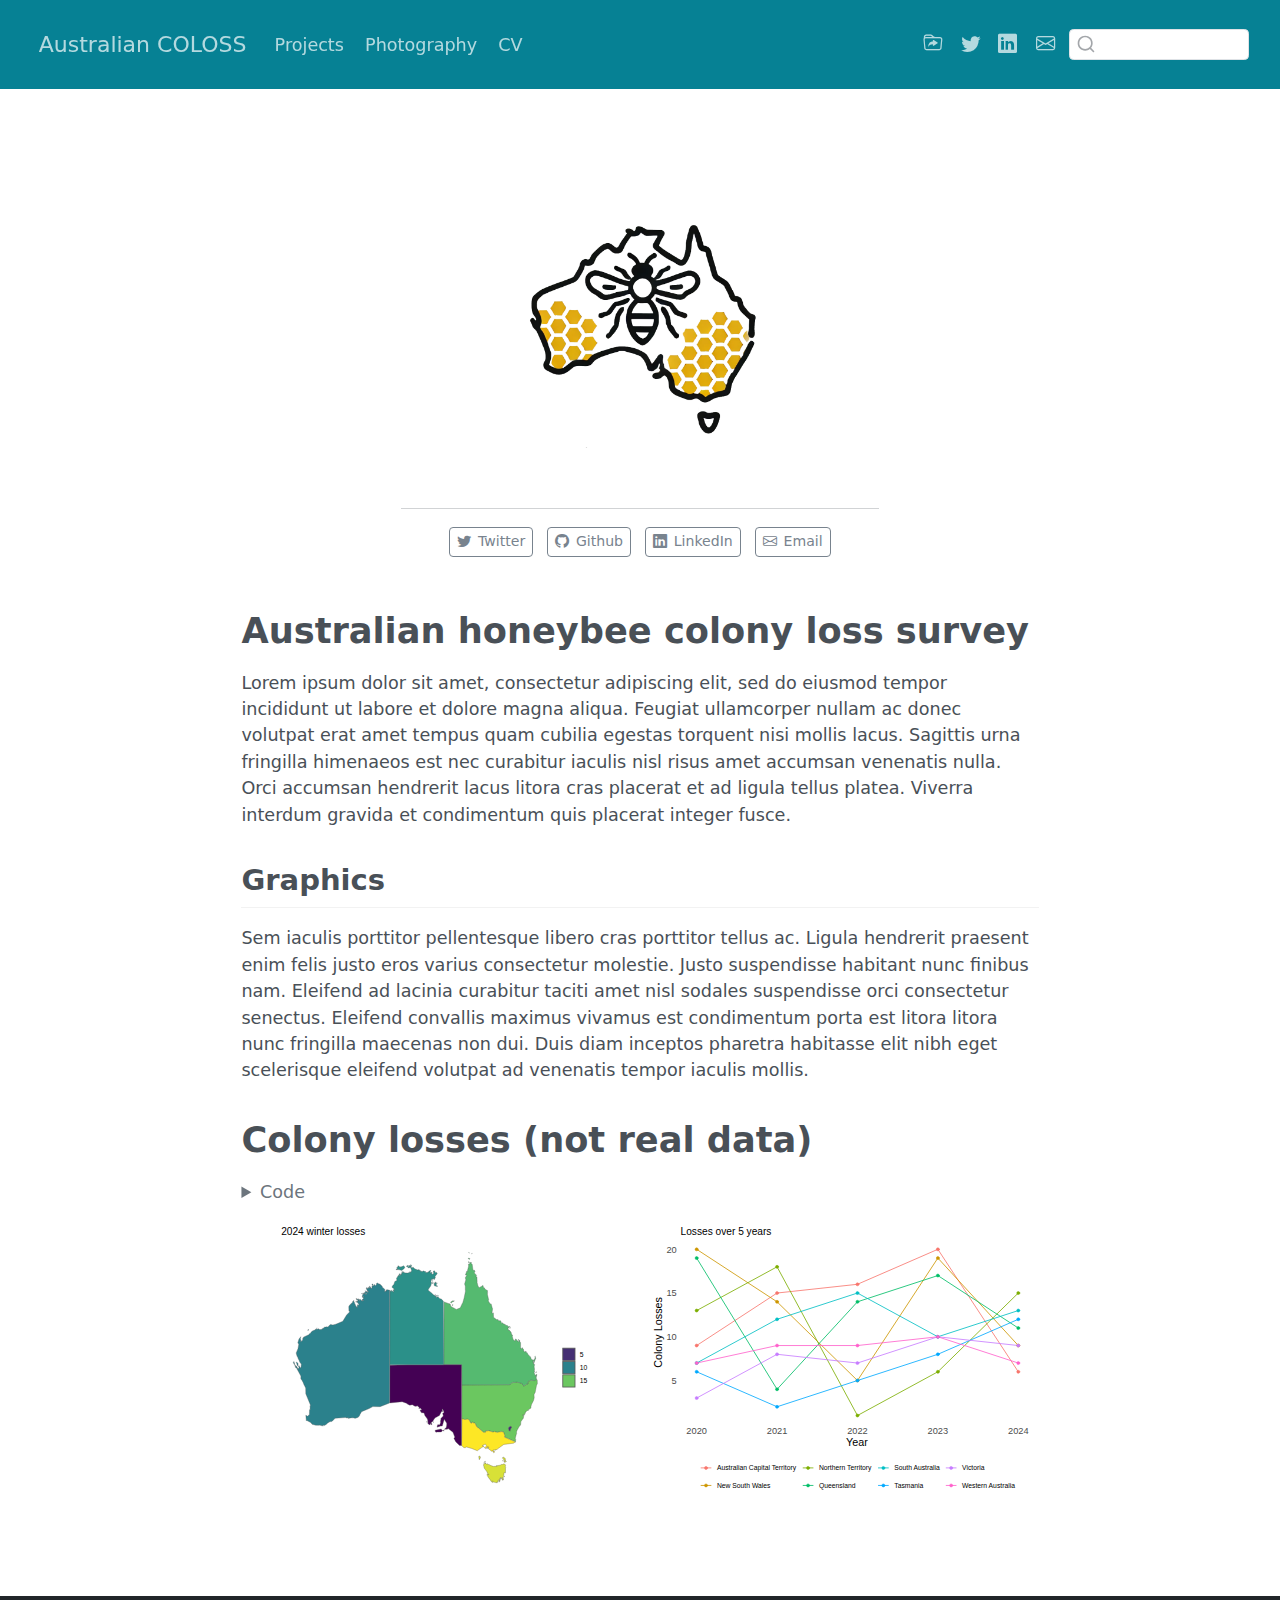
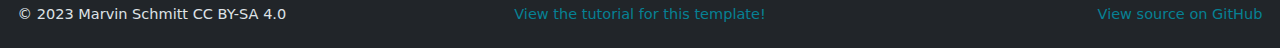
==== commit 67c7eed6: "added a dummy line plot" ====
--- a/docs/index.html
+++ b/docs/index.html
@@ -185,10 +185,9 @@
 
 <section id="australian-honeybee-colony-loss-survey" class="level1"><h1>Australian honeybee colony loss survey</h1>
 <p>Lorem ipsum dolor sit amet, consectetur adipiscing elit, sed do eiusmod tempor incididunt ut labore et dolore magna aliqua. Feugiat ullamcorper nullam ac donec volutpat erat amet tempus quam cubilia egestas torquent nisi mollis lacus. Sagittis urna fringilla himenaeos est nec curabitur iaculis nisl risus amet accumsan venenatis nulla. Orci accumsan hendrerit lacus litora cras placerat et ad ligula tellus platea. Viverra interdum gravida et condimentum quis placerat integer fusce.</p>
+<section id="graphics" class="level2"><h2 data-anchor-id="graphics">Graphics</h2>
 <p>Sem iaculis porttitor pellentesque libero cras porttitor tellus ac. Ligula hendrerit praesent enim felis justo eros varius consectetur molestie. Justo suspendisse habitant nunc finibus nam. Eleifend ad lacinia curabitur taciti amet nisl sodales suspendisse orci consectetur senectus. Eleifend convallis maximus vivamus est condimentum porta est litora litora nunc fringilla maecenas non dui. Duis diam inceptos pharetra habitasse elit nibh eget scelerisque eleifend volutpat ad venenatis tempor iaculis mollis.</p>
-<p>Praesent ac integer mi eros odio etiam donec congue pellentesque scelerisque accumsan ultricies. Sodales phasellus senectus metus duis tellus ad tellus auctor congue quam litora quam euismod donec faucibus.</p>
-<section id="colony-losses-not-real-data" class="level2"><h2 data-anchor-id="colony-losses-not-real-data">2024 colony losses (not real data)</h2>
-<div class="cell">
+</section></section><section id="colony-losses-not-real-data" class="level1"><h1>Colony losses (not real data)</h1>
 <details class="code-fold"><summary>Code</summary><div class="sourceCode" id="cb1"><pre class="downlit sourceCode r code-with-copy"><code class="sourceCode R"><span><span class="kw"><a href="https://rdrr.io/r/base/library.html">library</a></span><span class="op">(</span><span class="va"><a href="https://r-spatial.github.io/sf/">sf</a></span><span class="op">)</span></span>
 <span><span class="kw"><a href="https://rdrr.io/r/base/library.html">library</a></span><span class="op">(</span><span class="va"><a href="https://ggplot2.tidyverse.org">ggplot2</a></span><span class="op">)</span></span>
 <span><span class="kw"><a href="https://rdrr.io/r/base/library.html">library</a></span><span class="op">(</span><span class="va"><a href="https://davidgohel.github.io/ggiraph/">ggiraph</a></span><span class="op">)</span></span>
@@ -207,12 +206,21 @@
 <span><span class="co"># Generate random numbers between 1 and 100 for each state</span></span>
 <span><span class="fu"><a href="https://rdrr.io/r/base/Random.html">set.seed</a></span><span class="op">(</span><span class="fl">123</span><span class="op">)</span>  <span class="co"># For reproducibility</span></span>
 <span><span class="va">aus_shp_simplified</span><span class="op">$</span><span class="va">`2024 colony losses`</span> <span class="op">&lt;-</span> <span class="fu"><a href="https://rdrr.io/r/base/sample.html">sample</a></span><span class="op">(</span><span class="fl">1</span><span class="op">:</span><span class="fl">20</span>, <span class="fu"><a href="https://rdrr.io/r/base/nrow.html">nrow</a></span><span class="op">(</span><span class="va">aus_shp_simplified</span><span class="op">)</span>, replace <span class="op">=</span> <span class="cn">TRUE</span><span class="op">)</span></span>
+<span><span class="va">years</span> <span class="op">&lt;-</span> <span class="fl">2020</span><span class="op">:</span><span class="fl">2024</span></span>
+<span><span class="va">states</span> <span class="op">&lt;-</span> <span class="fu"><a href="https://rdrr.io/r/base/c.html">c</a></span><span class="op">(</span><span class="st">"New South Wales"</span>, <span class="st">"Victoria"</span>, <span class="st">"Queensland"</span>, <span class="st">"South Australia"</span>, <span class="st">"Western Australia"</span>, <span class="st">"Tasmania"</span>, <span class="st">"Northern Territory"</span>, <span class="st">"Australian Capital Territory"</span><span class="op">)</span></span>
+<span><span class="va">n_states</span> <span class="op">&lt;-</span> <span class="fu"><a href="https://rdrr.io/r/base/length.html">length</a></span><span class="op">(</span><span class="va">states</span><span class="op">)</span></span>
+<span><span class="va">colony_losses</span> <span class="op">&lt;-</span> <span class="fu"><a href="https://rdrr.io/r/base/data.frame.html">data.frame</a></span><span class="op">(</span></span>
+<span>  state <span class="op">=</span> <span class="fu"><a href="https://rdrr.io/r/base/rep.html">rep</a></span><span class="op">(</span><span class="va">states</span>, each <span class="op">=</span> <span class="fu"><a href="https://rdrr.io/r/base/length.html">length</a></span><span class="op">(</span><span class="va">years</span><span class="op">)</span><span class="op">)</span>,</span>
+<span>  year <span class="op">=</span> <span class="fu"><a href="https://rdrr.io/r/base/rep.html">rep</a></span><span class="op">(</span><span class="va">years</span>, times <span class="op">=</span> <span class="va">n_states</span><span class="op">)</span>,</span>
+<span>  losses <span class="op">=</span> <span class="fu"><a href="https://rdrr.io/r/base/sample.html">sample</a></span><span class="op">(</span><span class="fl">1</span><span class="op">:</span><span class="fl">20</span>, <span class="va">n_states</span> <span class="op">*</span> <span class="fu"><a href="https://rdrr.io/r/base/length.html">length</a></span><span class="op">(</span><span class="va">years</span><span class="op">)</span>, replace <span class="op">=</span> <span class="cn">TRUE</span><span class="op">)</span></span>
+<span><span class="op">)</span></span>
+<span></span>
 <span></span>
 <span><span class="co"># Create ggplot object with interactive elements</span></span>
 <span><span class="va">p</span> <span class="op">&lt;-</span> <span class="fu"><a href="https://ggplot2.tidyverse.org/reference/ggplot.html">ggplot</a></span><span class="op">(</span><span class="va">aus_shp_simplified</span><span class="op">)</span> <span class="op">+</span></span>
 <span>  <span class="fu"><a href="https://davidgohel.github.io/ggiraph/reference/geom_sf_interactive.html">geom_sf_interactive</a></span><span class="op">(</span><span class="fu"><a href="https://ggplot2.tidyverse.org/reference/aes.html">aes</a></span><span class="op">(</span>fill <span class="op">=</span> <span class="va">`2024 colony losses`</span>, tooltip <span class="op">=</span> <span class="va">`2024 colony losses`</span>, data_id <span class="op">=</span> <span class="va">`2024 colony losses`</span><span class="op">)</span><span class="op">)</span> <span class="op">+</span></span>
 <span>  <span class="fu"><a href="https://ggplot2.tidyverse.org/reference/scale_viridis.html">scale_fill_viridis_c</a></span><span class="op">(</span><span class="op">)</span> <span class="op">+</span></span>
-<span>  <span class="fu"><a href="https://ggplot2.tidyverse.org/reference/ggtheme.html">theme_minimal</a></span><span class="op">(</span><span class="op">)</span> <span class="op">+</span> <span class="fu"><a href="https://ggplot2.tidyverse.org/reference/theme.html">theme</a></span><span class="op">(</span>panel.grid.major <span class="op">=</span> <span class="fu"><a href="https://ggplot2.tidyverse.org/reference/element.html">element_blank</a></span><span class="op">(</span><span class="op">)</span>, panel.grid.minor <span class="op">=</span> <span class="fu"><a href="https://ggplot2.tidyverse.org/reference/element.html">element_blank</a></span><span class="op">(</span><span class="op">)</span>,   axis.text <span class="op">=</span> <span class="fu"><a href="https://ggplot2.tidyverse.org/reference/element.html">element_blank</a></span><span class="op">(</span><span class="op">)</span><span class="op">)</span></span>
+<span>  <span class="fu"><a href="https://ggplot2.tidyverse.org/reference/ggtheme.html">theme_minimal</a></span><span class="op">(</span><span class="op">)</span> <span class="op">+</span> <span class="fu"><a href="https://ggplot2.tidyverse.org/reference/theme.html">theme</a></span><span class="op">(</span>panel.grid.major <span class="op">=</span> <span class="fu"><a href="https://ggplot2.tidyverse.org/reference/element.html">element_blank</a></span><span class="op">(</span><span class="op">)</span>, panel.grid.minor <span class="op">=</span> <span class="fu"><a href="https://ggplot2.tidyverse.org/reference/element.html">element_blank</a></span><span class="op">(</span><span class="op">)</span>,   axis.text <span class="op">=</span> <span class="fu"><a href="https://ggplot2.tidyverse.org/reference/element.html">element_blank</a></span><span class="op">(</span><span class="op">)</span><span class="op">)</span> <span class="op">+</span> <span class="fu"><a href="https://ggplot2.tidyverse.org/reference/labs.html">labs</a></span><span class="op">(</span>title <span class="op">=</span> <span class="st">"2024 winter losses"</span><span class="op">)</span> <span class="op">+</span> <span class="fu"><a href="https://ggplot2.tidyverse.org/reference/guides.html">guides</a></span><span class="op">(</span>fill <span class="op">=</span> <span class="fu"><a href="https://ggplot2.tidyverse.org/reference/guide_legend.html">guide_legend</a></span><span class="op">(</span>title <span class="op">=</span> <span class="cn">NULL</span><span class="op">)</span><span class="op">)</span> </span>
 <span></span>
 <span><span class="co"># Render the interactive plot</span></span>
 <span><span class="fu"><a href="https://davidgohel.github.io/ggiraph/reference/girafe.html">girafe</a></span><span class="op">(</span></span>
@@ -223,16 +231,46 @@
 <span>    <span class="fu"><a href="https://davidgohel.github.io/ggiraph/reference/opts_selection.html">opts_selection</a></span><span class="op">(</span>type <span class="op">=</span> <span class="st">"single"</span>, only_shiny <span class="op">=</span> <span class="cn">FALSE</span><span class="op">)</span>,</span>
 <span>    <span class="fu"><a href="https://davidgohel.github.io/ggiraph/reference/opts_tooltip.html">opts_tooltip</a></span><span class="op">(</span>css <span class="op">=</span> <span class="st">"font-size: 20px;"</span><span class="op">)</span> </span>
 <span>  <span class="op">)</span></span>
+<span><span class="op">)</span></span>
+<span><span class="va">p_line</span> <span class="op">&lt;-</span> <span class="fu"><a href="https://ggplot2.tidyverse.org/reference/ggplot.html">ggplot</a></span><span class="op">(</span><span class="va">colony_losses</span>, <span class="fu"><a href="https://ggplot2.tidyverse.org/reference/aes.html">aes</a></span><span class="op">(</span>x <span class="op">=</span> <span class="va">year</span>, y <span class="op">=</span> <span class="va">losses</span>, color <span class="op">=</span> <span class="va">state</span>, group <span class="op">=</span> <span class="va">state</span><span class="op">)</span><span class="op">)</span> <span class="op">+</span></span>
+<span>  <span class="fu"><a href="https://davidgohel.github.io/ggiraph/reference/geom_path_interactive.html">geom_line_interactive</a></span><span class="op">(</span><span class="fu"><a href="https://ggplot2.tidyverse.org/reference/aes.html">aes</a></span><span class="op">(</span>tooltip <span class="op">=</span> <span class="fu"><a href="https://rdrr.io/r/base/paste.html">paste</a></span><span class="op">(</span><span class="va">state</span>, <span class="va">year</span>, <span class="va">losses</span>, sep <span class="op">=</span> <span class="st">": "</span><span class="op">)</span>, data_id <span class="op">=</span> <span class="va">state</span><span class="op">)</span><span class="op">)</span> <span class="op">+</span></span>
+<span>  <span class="fu"><a href="https://davidgohel.github.io/ggiraph/reference/geom_point_interactive.html">geom_point_interactive</a></span><span class="op">(</span><span class="fu"><a href="https://ggplot2.tidyverse.org/reference/aes.html">aes</a></span><span class="op">(</span>tooltip <span class="op">=</span> <span class="fu"><a href="https://rdrr.io/r/base/paste.html">paste</a></span><span class="op">(</span><span class="va">state</span>, <span class="va">year</span>, <span class="va">losses</span>, sep <span class="op">=</span> <span class="st">": "</span><span class="op">)</span>, data_id <span class="op">=</span> <span class="va">state</span><span class="op">)</span><span class="op">)</span> <span class="op">+</span></span>
+<span>  <span class="fu"><a href="https://ggplot2.tidyverse.org/reference/ggtheme.html">theme_minimal</a></span><span class="op">(</span><span class="op">)</span> <span class="op">+</span></span>
+<span>  <span class="fu"><a href="https://ggplot2.tidyverse.org/reference/theme.html">theme</a></span><span class="op">(</span></span>
+<span>    panel.grid.major <span class="op">=</span> <span class="fu"><a href="https://ggplot2.tidyverse.org/reference/element.html">element_blank</a></span><span class="op">(</span><span class="op">)</span>,</span>
+<span>    panel.grid.minor <span class="op">=</span> <span class="fu"><a href="https://ggplot2.tidyverse.org/reference/element.html">element_blank</a></span><span class="op">(</span><span class="op">)</span>,</span>
+<span>    axis.text <span class="op">=</span> <span class="fu"><a href="https://ggplot2.tidyverse.org/reference/element.html">element_text</a></span><span class="op">(</span>size <span class="op">=</span> <span class="fl">12</span><span class="op">)</span>,</span>
+<span>    axis.title <span class="op">=</span> <span class="fu"><a href="https://ggplot2.tidyverse.org/reference/element.html">element_text</a></span><span class="op">(</span>size <span class="op">=</span> <span class="fl">14</span><span class="op">)</span>,</span>
+<span>    legend.position <span class="op">=</span> <span class="st">"bottom"</span> </span>
+<span>  <span class="op">)</span> <span class="op">+</span></span>
+<span>  <span class="fu"><a href="https://ggplot2.tidyverse.org/reference/labs.html">labs</a></span><span class="op">(</span>title <span class="op">=</span> <span class="st">"Losses over 5 years"</span>, x <span class="op">=</span> <span class="st">"Year"</span>, y <span class="op">=</span> <span class="st">"Colony Losses"</span><span class="op">)</span> <span class="op">+</span> </span>
+<span>  <span class="fu"><a href="https://ggplot2.tidyverse.org/reference/guides.html">guides</a></span><span class="op">(</span>color <span class="op">=</span> <span class="fu"><a href="https://ggplot2.tidyverse.org/reference/guide_legend.html">guide_legend</a></span><span class="op">(</span>title <span class="op">=</span> <span class="cn">NULL</span><span class="op">)</span><span class="op">)</span> </span>
+<span></span>
+<span><span class="fu"><a href="https://davidgohel.github.io/ggiraph/reference/girafe.html">girafe</a></span><span class="op">(</span></span>
+<span>  ggobj <span class="op">=</span> <span class="va">p_line</span>,</span>
+<span>  options <span class="op">=</span> <span class="fu"><a href="https://rdrr.io/r/base/list.html">list</a></span><span class="op">(</span></span>
+<span>    <span class="fu"><a href="https://davidgohel.github.io/ggiraph/reference/opts_hover.html">opts_hover</a></span><span class="op">(</span>css <span class="op">=</span> <span class="st">"stroke-width:2;"</span><span class="op">)</span>,</span>
+<span>    <span class="fu"><a href="https://davidgohel.github.io/ggiraph/reference/opts_hover.html">opts_hover_inv</a></span><span class="op">(</span>css <span class="op">=</span> <span class="st">"opacity:0.5;"</span><span class="op">)</span>,</span>
+<span>    <span class="fu"><a href="https://davidgohel.github.io/ggiraph/reference/opts_selection.html">opts_selection</a></span><span class="op">(</span>type <span class="op">=</span> <span class="st">"single"</span>, only_shiny <span class="op">=</span> <span class="cn">FALSE</span><span class="op">)</span>,</span>
+<span>    <span class="fu"><a href="https://davidgohel.github.io/ggiraph/reference/opts_tooltip.html">opts_tooltip</a></span><span class="op">(</span>css <span class="op">=</span> <span class="st">"font-size: 12px;"</span><span class="op">)</span></span>
+<span>  <span class="op">)</span></span>
 <span><span class="op">)</span></span></code><button title="Copy to Clipboard" class="code-copy-button"><i class="bi"></i></button></pre></div>
-</details><div class="cell-output-display">
-<div class="girafe html-widget html-fill-item" id="htmlwidget-f30d7598595affc4f25a" style="width:100%;height:464px;"></div>
-<script type="application/json" data-for="htmlwidget-f30d7598595affc4f25a">{"x":{"html":"<?xml version=\"1.0\" encoding=\"UTF-8\"?>\n<svg xmlns='http://www.w3.org/2000/svg' xmlns:xlink='http://www.w3.org/1999/xlink' class='ggiraph-svg' role='graphics-document' id='svg_12de9b20_32b6_4e21_8721_237c8abd066e' viewBox='0 0 504 360'>\n <defs id='svg_12de9b20_32b6_4e21_8721_237c8abd066e_defs'>\n  <clipPath id='svg_12de9b20_32b6_4e21_8721_237c8abd066e_c1'>\n   <rect x='0' y='0' width='504' height='360'/>\n  <\/clipPath>\n  <clipPath id='svg_12de9b20_32b6_4e21_8721_237c8abd066e_c2'>\n   <rect x='3.87' y='0' width='496.25' height='360'/>\n  <\/clipPath>\n  <clipPath id='svg_12de9b20_32b6_4e21_8721_237c8abd066e_c3'>\n   <rect x='12.09' y='5.48' width='367.06' height='346.3'/>\n  <\/clipPath>\n <\/defs>\n <g id='svg_12de9b20_32b6_4e21_8721_237c8abd066e_rootg' class='ggiraph-svg-rootg'>\n  <g clip-path='url(#svg_12de9b20_32b6_4e21_8721_237c8abd066e_c1)'>\n   <rect x='0' y='0' width='504' height='360' fill='#FFFFFF' fill-opacity='1' stroke='#FFFFFF' stroke-opacity='1' stroke-width='0.75' stroke-linejoin='round' stroke-linecap='round' class='ggiraph-svg-bg'/>\n  <\/g>\n  <g clip-path='url(#svg_12de9b20_32b6_4e21_8721_237c8abd066e_c3)'>\n   <path id='svg_12de9b20_32b6_4e21_8721_237c8abd066e_e1' d='M 343.451396 247.122522 L 343.598724 246.449356 L 343.671347 245.792328 L 343.716488 245.132873 L 343.776715 244.463123 L 343.080058 244.201561 L 343.746027 243.799161 L 343.755151 242.906117 L 344.535870 243.771867 L 345.057620 242.661534 L 344.725681 241.817443 L 345.442459 241.849848 L 346.082793 240.876294 L 346.095195 240.175963 L 345.745579 239.603042 L 346.506113 239.635089 L 347.060970 239.118019 L 347.339377 238.497893 L 347.693463 237.923383 L 348.327076 237.529404 L 350.459501 236.827598 L 349.925341 236.393710 L 350.690402 236.043910 L 353.751247 233.923927 L 353.679747 233.235436 L 353.614743 232.470669 L 354.420512 229.214200 L 357.241721 223.516963 L 358.216484 219.839148 L 357.875252 215.814704 L 358.851260 213.393805 L 359.392447 212.984792 L 361.434714 202.337154 L 361.994944 201.578242 L 362.472536 200.866763 L 362.322198 195.556051 L 361.992499 194.980684 L 361.303522 194.757444 L 357.695414 196.288888 L 352.943824 195.850571 L 349.474212 197.966404 L 349.621778 201.032206 L 347.199541 201.496272 L 345.122580 203.108956 L 343.795431 203.912011 L 342.443185 201.156474 L 338.429845 199.150822 L 336.082654 198.997762 L 334.642556 198.451539 L 333.896690 198.338481 L 332.366953 198.783992 L 331.608308 198.746921 L 330.934104 198.829937 L 330.117187 198.775175 L 328.074671 199.286086 L 326.160509 200.549287 L 325.563992 200.859094 L 325.181712 201.408829 L 324.810895 201.961253 L 259.205933 202.343474 L 259.100132 248.169571 L 259.775849 248.833703 L 263.560512 249.985547 L 266.026611 249.309275 L 268.646753 249.564677 L 269.913455 251.229209 L 271.668943 255.069588 L 272.861582 254.317083 L 273.039585 253.619810 L 273.776410 253.158704 L 274.115108 253.739818 L 274.666336 254.167399 L 276.408973 254.384756 L 277.104987 254.786683 L 277.621676 255.271133 L 279.363609 259.312263 L 280.125234 259.463808 L 280.948804 260.756627 L 286.752933 264.998209 L 287.403598 265.888913 L 288.784326 267.137569 L 291.511962 267.190249 L 292.328769 264.983664 L 295.074629 265.093007 L 295.731614 264.806346 L 301.720646 266.790730 L 302.453765 266.601818 L 303.224183 266.570105 L 303.793807 266.135433 L 304.610701 266.392344 L 305.325980 266.527057 L 306.088659 266.682030 L 308.362539 267.247571 L 309.968847 266.920532 L 312.123728 265.950266 L 312.837138 266.497599 L 313.593617 265.975422 L 316.444564 267.069506 L 316.556548 267.750900 L 316.812460 268.376823 L 317.824051 273.019186 L 318.026829 273.830829 L 332.711039 279.956355 L 332.642216 278.513725 L 333.058302 277.412056 L 332.742474 276.815284 L 332.452987 276.108596 L 332.307604 275.457549 L 332.359324 274.734823 L 333.795818 269.519593 L 334.112645 268.915348 L 333.970978 267.532233 L 334.082417 266.841940 L 334.136106 265.468579 L 334.828176 264.936187 L 334.671087 264.286907 L 335.337596 263.353177 L 337.652017 259.053323 L 338.432384 258.400190 L 338.588531 257.429977 L 339.436607 257.323687 L 339.947758 253.759075 L 339.439989 253.149209 L 339.873226 252.578899 L 342.209883 249.302908 L 342.879411 248.518084 L 342.423221 247.741275 L 343.216083 247.936490 L 343.451396 247.122522 Z M 343.080058 244.201561 L 342.106255 243.764604 L 342.964282 243.370338 L 343.080058 244.201561 Z M 325.212436 258.762871 L 327.782920 260.396400 L 326.057945 260.956098 L 324.790376 265.555438 L 323.862174 264.583823 L 323.697594 263.853875 L 322.904470 261.274505 L 325.212436 258.762871 Z ' fill='#6BC760' fill-opacity='1' fill-rule='evenodd' stroke='#595959' stroke-opacity='1' stroke-width='0.43' stroke-linejoin='round' stroke-linecap='butt' title='15' data-id='15'/>\n   <path id='svg_12de9b20_32b6_4e21_8721_237c8abd066e_e2' d='M 293.524629 288.917430 L 293.027672 289.415190 L 294.352462 289.078537 L 293.524629 288.917430 Z ' fill='#FDE725' fill-opacity='1' fill-rule='evenodd' stroke='#595959' stroke-opacity='1' stroke-width='0.43' stroke-linejoin='round' stroke-linecap='butt' title='19' data-id='19'/>\n   <path id='svg_12de9b20_32b6_4e21_8721_237c8abd066e_e3' d='M 305.028043 291.621717 L 305.941334 291.257446 L 306.390412 290.726565 L 307.171699 290.748921 L 307.646715 290.235259 L 308.257851 289.695499 L 316.573645 283.672020 L 329.721720 282.063495 L 330.345106 281.668667 L 332.648853 280.294945 L 317.302839 273.679278 L 318.065093 271.753130 L 316.812460 268.376823 L 316.556548 267.750900 L 316.444564 267.069506 L 313.593617 265.975422 L 312.837138 266.497599 L 311.358644 266.302571 L 306.914597 267.255460 L 306.088659 266.682030 L 305.325980 266.527057 L 304.610701 266.392344 L 303.793807 266.135433 L 302.453765 266.601818 L 301.720646 266.790730 L 297.001458 265.259820 L 295.731614 264.806346 L 295.074629 265.093007 L 291.570104 265.656741 L 291.511962 267.190249 L 288.784326 267.137569 L 287.403598 265.888913 L 281.749605 260.978939 L 280.948804 260.756627 L 279.363609 259.312263 L 277.621676 255.271133 L 277.104987 254.786683 L 276.408973 254.384756 L 274.666336 254.167399 L 274.115108 253.739818 L 273.776410 253.158704 L 273.039585 253.619810 L 272.465796 254.867804 L 270.993894 253.930137 L 270.774125 253.297117 L 270.240749 252.727374 L 269.913455 251.229209 L 267.573502 249.061555 L 262.959947 249.609275 L 261.245682 248.919527 L 260.031318 248.732215 L 259.364872 248.474038 L 258.795429 285.295365 L 262.090465 288.095990 L 262.845028 288.098801 L 263.655551 288.494873 L 264.179680 287.979529 L 264.519607 287.306338 L 265.233880 287.100362 L 272.683480 289.194980 L 280.277464 292.332269 L 287.259244 287.358938 L 288.251513 287.299175 L 288.924273 286.990617 L 289.495658 286.003421 L 286.826027 285.568289 L 290.733421 283.511255 L 291.471818 283.399106 L 292.903809 285.615940 L 291.080030 288.031819 L 289.948560 287.972881 L 291.423431 289.317935 L 293.404096 288.187262 L 293.701555 287.412224 L 294.335786 287.057763 L 294.179173 287.923625 L 294.821171 288.561741 L 295.616934 288.557362 L 295.366733 289.452175 L 299.158885 292.220407 L 299.359315 292.960109 L 301.391277 292.602740 L 302.048674 294.206220 L 302.791460 294.396640 L 302.790570 295.216976 L 303.869766 294.282656 L 303.411009 292.573825 L 302.443734 292.735390 L 301.760512 291.313497 L 304.044164 291.305275 L 304.749367 291.008945 L 305.479861 290.710207 L 305.028043 291.621717 Z M 295.917422 287.912212 L 294.335786 287.057763 L 295.932261 287.114026 L 295.917422 287.912212 Z ' fill='#FDE725' fill-opacity='1' fill-rule='evenodd' stroke='#595959' stroke-opacity='1' stroke-width='0.43' stroke-linejoin='round' stroke-linecap='butt' title='19' data-id='19'/>\n   <path id='svg_12de9b20_32b6_4e21_8721_237c8abd066e_e4' d='M 268.533938 21.220423 L 268.856410 21.799526 L 269.552116 21.813714 L 268.533938 21.220423 Z ' fill='#55BA70' fill-opacity='1' fill-rule='evenodd' stroke='#595959' stroke-opacity='1' stroke-width='0.43' stroke-linejoin='round' stroke-linecap='butt' title='14' data-id='14'/>\n   <path id='svg_12de9b20_32b6_4e21_8721_237c8abd066e_e5' d='M 272.825877 22.494931 L 272.456755 23.043361 L 273.490392 22.532575 L 272.825877 22.494931 Z ' fill='#55BA70' fill-opacity='1' fill-rule='evenodd' stroke='#595959' stroke-opacity='1' stroke-width='0.43' stroke-linejoin='round' stroke-linecap='butt' title='14' data-id='14'/>\n   <path id='svg_12de9b20_32b6_4e21_8721_237c8abd066e_e6' d='M 246.997322 93.376676 L 246.715460 92.261575 L 246.402929 92.871380 L 245.808869 93.131132 L 246.231080 93.624980 L 246.997322 93.376676 Z ' fill='#55BA70' fill-opacity='1' fill-rule='evenodd' stroke='#595959' stroke-opacity='1' stroke-width='0.43' stroke-linejoin='round' stroke-linecap='butt' title='14' data-id='14'/>\n   <path id='svg_12de9b20_32b6_4e21_8721_237c8abd066e_e7' d='M 248.003306 87.402009 L 246.901477 87.112318 L 243.985067 88.878142 L 243.901731 89.577927 L 244.483995 89.806560 L 245.084838 90.181867 L 246.280847 89.070689 L 246.845935 88.468882 L 247.405583 88.044455 L 248.306618 88.185201 L 248.995670 87.311966 L 248.003306 87.402009 Z ' fill='#55BA70' fill-opacity='1' fill-rule='evenodd' stroke='#595959' stroke-opacity='1' stroke-width='0.43' stroke-linejoin='round' stroke-linecap='butt' title='14' data-id='14'/>\n   <path id='svg_12de9b20_32b6_4e21_8721_237c8abd066e_e8' d='M 268.251055 30.060437 L 268.894028 29.999858 L 269.545370 30.706455 L 270.209231 29.391154 L 268.839881 29.198549 L 268.055002 29.033798 L 268.251055 30.060437 Z ' fill='#55BA70' fill-opacity='1' fill-rule='evenodd' stroke='#595959' stroke-opacity='1' stroke-width='0.43' stroke-linejoin='round' stroke-linecap='butt' title='14' data-id='14'/>\n   <path id='svg_12de9b20_32b6_4e21_8721_237c8abd066e_e9' d='M 268.496309 33.485087 L 268.397555 34.234190 L 268.323390 35.053653 L 269.521122 34.819531 L 269.366665 34.134806 L 268.496309 33.485087 Z ' fill='#55BA70' fill-opacity='1' fill-rule='evenodd' stroke='#595959' stroke-opacity='1' stroke-width='0.43' stroke-linejoin='round' stroke-linecap='butt' title='14' data-id='14'/>\n   <path id='svg_12de9b20_32b6_4e21_8721_237c8abd066e_e10' d='M 324.796652 122.222126 L 324.044171 122.576899 L 324.628108 123.186511 L 325.251717 122.727317 L 324.796652 122.222126 Z ' fill='#55BA70' fill-opacity='1' fill-rule='evenodd' stroke='#595959' stroke-opacity='1' stroke-width='0.43' stroke-linejoin='round' stroke-linecap='butt' title='14' data-id='14'/>\n   <path id='svg_12de9b20_32b6_4e21_8721_237c8abd066e_e11' d='M 336.331874 140.870122 L 336.993478 140.711477 L 336.514792 140.120094 L 336.331874 140.870122 Z ' fill='#55BA70' fill-opacity='1' fill-rule='evenodd' stroke='#595959' stroke-opacity='1' stroke-width='0.43' stroke-linejoin='round' stroke-linecap='butt' title='14' data-id='14'/>\n   <path id='svg_12de9b20_32b6_4e21_8721_237c8abd066e_e12' d='M 336.993478 140.711477 L 336.844973 141.397949 L 337.646235 141.228872 L 336.993478 140.711477 Z ' fill='#55BA70' fill-opacity='1' fill-rule='evenodd' stroke='#595959' stroke-opacity='1' stroke-width='0.43' stroke-linejoin='round' stroke-linecap='butt' title='14' data-id='14'/>\n   <path id='svg_12de9b20_32b6_4e21_8721_237c8abd066e_e13' d='M 325.000472 124.534749 L 325.785862 124.335728 L 324.975199 123.858450 L 325.000472 124.534749 Z ' fill='#55BA70' fill-opacity='1' fill-rule='evenodd' stroke='#595959' stroke-opacity='1' stroke-width='0.43' stroke-linejoin='round' stroke-linecap='butt' title='14' data-id='14'/>\n   <path id='svg_12de9b20_32b6_4e21_8721_237c8abd066e_e14' d='M 323.369353 123.765175 L 323.237571 124.550145 L 324.093169 124.838241 L 323.369353 123.765175 Z ' fill='#55BA70' fill-opacity='1' fill-rule='evenodd' stroke='#595959' stroke-opacity='1' stroke-width='0.43' stroke-linejoin='round' stroke-linecap='butt' title='14' data-id='14'/>\n   <path id='svg_12de9b20_32b6_4e21_8721_237c8abd066e_e15' d='M 359.776883 164.846953 L 359.697795 163.119781 L 358.742039 164.060857 L 359.776883 164.846953 Z ' fill='#55BA70' fill-opacity='1' fill-rule='evenodd' stroke='#595959' stroke-opacity='1' stroke-width='0.43' stroke-linejoin='round' stroke-linecap='butt' title='14' data-id='14'/>\n   <path id='svg_12de9b20_32b6_4e21_8721_237c8abd066e_e16' d='M 360.559411 188.523716 L 361.514755 189.172293 L 361.759962 188.468023 L 361.514707 187.852570 L 360.559411 188.523716 Z ' fill='#55BA70' fill-opacity='1' fill-rule='evenodd' stroke='#595959' stroke-opacity='1' stroke-width='0.43' stroke-linejoin='round' stroke-linecap='butt' title='14' data-id='14'/>\n   <path id='svg_12de9b20_32b6_4e21_8721_237c8abd066e_e17' d='M 361.151164 191.057297 L 361.514755 189.172293 L 360.271606 189.206903 L 358.694120 187.810948 L 358.023601 185.113854 L 358.357580 184.364411 L 359.057141 184.409744 L 358.017772 183.163359 L 358.600768 182.411219 L 358.388615 178.850786 L 358.104351 178.256242 L 358.029719 177.601253 L 358.138181 176.949272 L 358.694138 174.389560 L 358.230860 173.888784 L 357.570946 174.125059 L 357.704149 173.471702 L 357.096341 173.211780 L 357.628747 172.740496 L 360.389119 165.384118 L 359.776883 164.846953 L 357.857701 168.195881 L 356.763107 168.374843 L 354.512476 167.611965 L 354.139670 166.883386 L 352.947484 163.868852 L 352.257274 163.327415 L 349.190042 160.019091 L 348.631000 158.470776 L 347.964099 158.177057 L 347.024651 157.268324 L 347.216354 156.617573 L 346.221334 156.325683 L 346.374156 157.228120 L 345.812663 156.884018 L 345.726328 157.584489 L 345.091108 157.148229 L 344.622824 156.690061 L 344.252675 156.139276 L 344.216863 155.461136 L 343.375314 155.198301 L 342.999424 154.660303 L 343.775332 154.621762 L 343.535069 154.006756 L 342.611262 152.355731 L 341.511001 151.300983 L 341.074111 152.549260 L 340.527458 153.011880 L 339.501191 151.002948 L 339.521513 150.053339 L 339.544414 144.428996 L 339.013190 144.054951 L 338.538167 143.467964 L 338.548864 142.750247 L 338.944529 142.232686 L 338.539742 141.692844 L 337.646235 141.228872 L 337.296143 142.148160 L 337.674669 142.687975 L 337.177167 143.273609 L 334.621160 141.725124 L 333.266625 139.388005 L 332.370381 139.711619 L 332.217244 141.012468 L 332.066654 142.478729 L 329.314211 140.082494 L 328.501229 137.035706 L 328.258040 136.350688 L 328.302854 134.936588 L 328.699179 134.043816 L 328.062179 134.094664 L 327.616099 133.604480 L 326.954487 133.468652 L 327.378104 132.975917 L 327.145931 132.210473 L 326.410377 131.129430 L 325.953966 130.397207 L 326.880295 130.640773 L 325.471516 128.881123 L 324.893610 128.180836 L 324.300289 127.940422 L 323.690537 127.215269 L 323.426897 127.871867 L 323.037313 127.344557 L 322.224727 124.789469 L 322.737240 123.760376 L 323.369353 123.765175 L 323.285551 122.515069 L 322.481168 122.452143 L 321.931640 122.127248 L 321.720082 121.506462 L 321.015109 120.594328 L 320.276601 120.977907 L 318.409768 120.380576 L 318.646786 119.733239 L 315.665405 118.563289 L 315.005600 117.263759 L 313.758114 118.250473 L 312.467424 115.163478 L 312.160613 114.580051 L 309.309652 114.593716 L 308.417432 112.493297 L 307.462688 113.558001 L 302.512631 109.806805 L 302.447896 106.247301 L 302.401610 104.193231 L 301.933709 103.535073 L 301.702061 104.148264 L 300.952147 104.224012 L 300.306860 104.007397 L 300.841624 101.135541 L 301.218370 98.098148 L 300.622829 96.574651 L 299.433867 92.061109 L 298.874685 91.285141 L 298.280466 91.898089 L 295.229363 87.300062 L 296.043669 86.071661 L 295.784084 85.467266 L 294.020590 77.795923 L 294.716582 76.361728 L 293.821001 75.660352 L 294.664517 73.648611 L 291.507065 71.713558 L 290.740030 70.580430 L 290.133251 70.405039 L 289.943967 69.590160 L 289.285303 70.016064 L 288.857041 68.678053 L 288.487361 67.838294 L 287.899897 66.084653 L 286.460607 67.778917 L 285.802949 67.545857 L 282.890352 69.416706 L 281.292275 67.010918 L 279.965418 61.892224 L 280.097028 61.134859 L 279.830321 54.652183 L 279.229749 54.486844 L 278.413664 54.198511 L 279.283175 52.348315 L 276.214761 49.080992 L 277.353186 46.549192 L 276.366535 45.652134 L 274.441047 45.401948 L 273.416770 37.541835 L 273.045899 37.019178 L 272.467766 36.816176 L 272.091083 36.290821 L 272.078774 35.509106 L 272.410414 34.957741 L 270.874170 34.817237 L 270.189380 34.743052 L 270.660474 35.449907 L 270.164188 36.423066 L 269.565600 36.723654 L 268.148647 37.212139 L 268.421557 39.345273 L 268.314752 39.994827 L 268.261684 40.696854 L 266.830771 46.019574 L 267.199583 47.169382 L 266.586163 47.203271 L 266.040117 46.528540 L 264.063977 51.884518 L 266.174945 52.055412 L 263.884606 55.810687 L 264.671385 58.581076 L 262.950692 64.365548 L 263.953392 67.440173 L 263.917999 72.819203 L 264.242597 73.634986 L 262.375871 83.212240 L 260.400957 90.133577 L 259.933141 90.588872 L 259.642841 91.185213 L 257.101836 96.881733 L 251.702300 99.044108 L 244.327678 94.917044 L 243.167326 91.508730 L 242.359657 91.413574 L 241.690784 91.320340 L 234.984891 88.779229 L 234.458984 174.846050 L 258.793324 174.841822 L 259.205933 202.343474 L 324.810895 201.961253 L 325.181712 201.408829 L 325.563992 200.859094 L 326.160509 200.549287 L 326.685597 200.014600 L 329.528066 198.447847 L 330.117187 198.775175 L 330.934104 198.829937 L 331.608308 198.746921 L 332.366953 198.783992 L 333.896690 198.338481 L 334.642556 198.451539 L 341.346018 200.234270 L 341.491495 200.935285 L 343.398110 202.331277 L 343.795431 203.912011 L 347.199541 201.496272 L 349.621778 201.032206 L 349.474212 197.966404 L 353.710838 195.628058 L 358.410937 196.454116 L 361.303522 194.757444 L 361.060676 193.279010 L 360.840668 192.501260 L 361.042528 191.777053 L 361.151164 191.057297 Z M 360.694788 190.528169 L 359.923069 190.381696 L 360.271606 189.206903 L 360.715340 189.711338 L 360.694788 190.528169 Z M 357.628747 172.740496 L 356.875260 172.503013 L 356.667726 171.696376 L 356.447534 170.792627 L 356.620048 169.588446 L 357.037198 169.079507 L 357.899526 168.984769 L 357.414574 169.806504 L 357.110598 170.799307 L 357.302600 171.429892 L 357.447426 172.101126 L 357.628747 172.740496 Z ' fill='#55BA70' fill-opacity='1' fill-rule='evenodd' stroke='#595959' stroke-opacity='1' stroke-width='0.43' stroke-linejoin='round' stroke-linecap='butt' title='14' data-id='14'/>\n   <path id='svg_12de9b20_32b6_4e21_8721_237c8abd066e_e18' d='M 360.527582 184.738744 L 360.519082 185.815562 L 361.184038 184.290234 L 360.527582 184.738744 Z ' fill='#55BA70' fill-opacity='1' fill-rule='evenodd' stroke='#595959' stroke-opacity='1' stroke-width='0.43' stroke-linejoin='round' stroke-linecap='butt' title='14' data-id='14'/>\n   <path id='svg_12de9b20_32b6_4e21_8721_237c8abd066e_e19' d='M 219.775316 253.194245 L 220.440332 253.445350 L 220.409477 252.778067 L 219.775316 253.194245 Z ' fill='#440154' fill-opacity='1' fill-rule='evenodd' stroke='#595959' stroke-opacity='1' stroke-width='0.43' stroke-linejoin='round' stroke-linecap='butt' title='3' data-id='3'/>\n   <path id='svg_12de9b20_32b6_4e21_8721_237c8abd066e_e20' d='M 239.746662 262.587178 L 240.358317 262.011489 L 247.002097 266.918924 L 249.638756 274.028083 L 248.283291 275.087061 L 250.771047 279.929934 L 256.034442 285.135190 L 258.737467 285.290939 L 258.793324 174.841822 L 185.138457 174.861709 L 160.654035 175.438599 L 160.654688 226.961910 L 177.574947 225.342636 L 183.291655 227.290146 L 183.875399 227.679223 L 184.472763 228.107042 L 185.131544 228.598237 L 188.040739 229.999741 L 191.392642 229.373671 L 195.067885 231.457562 L 196.628610 231.642588 L 197.420501 230.780818 L 197.419636 231.565745 L 198.085441 231.256908 L 198.968141 230.852411 L 199.073167 231.513939 L 201.197093 233.610576 L 200.527224 233.828451 L 200.408436 234.479595 L 201.957721 234.040047 L 202.853474 234.068187 L 204.059102 235.867965 L 203.812937 236.525942 L 203.404558 237.108770 L 202.345309 236.339567 L 202.263605 237.909734 L 203.296838 238.623169 L 202.909030 239.283400 L 203.837921 239.260572 L 203.954528 240.494228 L 204.662566 240.694193 L 205.522546 240.408460 L 206.515108 240.854718 L 207.096602 240.461098 L 207.586228 241.020002 L 208.628011 244.253130 L 212.104585 248.973074 L 212.956126 252.956208 L 213.166747 253.597714 L 212.443765 253.684156 L 212.541625 254.570240 L 214.924435 257.182676 L 216.308432 255.572382 L 217.090321 254.877140 L 216.958786 253.912314 L 217.948800 253.691174 L 217.372745 253.298774 L 219.024409 252.630205 L 221.843233 248.176630 L 222.459557 247.824843 L 222.894344 247.268691 L 228.563923 244.078558 L 231.386883 238.687365 L 232.698735 238.946089 L 232.505666 235.083207 L 233.173865 235.686106 L 234.909836 240.091499 L 234.242990 240.341072 L 233.492767 240.664137 L 233.004422 241.241134 L 233.829175 244.673490 L 230.474715 248.230776 L 230.588514 249.118154 L 229.831082 252.394923 L 230.268756 253.152335 L 229.144155 256.687918 L 226.042009 256.871235 L 225.303896 260.056415 L 230.529132 258.349530 L 231.220905 258.610689 L 232.446053 258.375880 L 235.151302 249.367288 L 238.509407 254.742525 L 238.440923 255.399916 L 238.384687 256.057991 L 238.553508 256.746792 L 237.874741 260.637333 L 235.276265 263.053763 L 239.099511 262.886539 L 239.746662 262.587178 Z ' fill='#440154' fill-opacity='1' fill-rule='evenodd' stroke='#595959' stroke-opacity='1' stroke-width='0.43' stroke-linejoin='round' stroke-linecap='butt' title='3' data-id='3'/>\n   <path id='svg_12de9b20_32b6_4e21_8721_237c8abd066e_e21' d='M 211.868618 252.778924 L 211.555810 252.080047 L 211.113270 253.345759 L 211.868618 252.778924 Z ' fill='#440154' fill-opacity='1' fill-rule='evenodd' stroke='#595959' stroke-opacity='1' stroke-width='0.43' stroke-linejoin='round' stroke-linecap='butt' title='3' data-id='3'/>\n   <path id='svg_12de9b20_32b6_4e21_8721_237c8abd066e_e22' d='M 216.308432 255.572382 L 217.899290 257.224068 L 218.368227 256.446232 L 217.743526 256.066160 L 218.114857 254.888362 L 217.090321 254.877140 L 217.123764 255.536942 L 216.308432 255.572382 Z ' fill='#440154' fill-opacity='1' fill-rule='evenodd' stroke='#595959' stroke-opacity='1' stroke-width='0.43' stroke-linejoin='round' stroke-linecap='butt' title='3' data-id='3'/>\n   <path id='svg_12de9b20_32b6_4e21_8721_237c8abd066e_e23' d='M 230.936307 262.533890 L 222.768918 264.356984 L 222.689635 265.025213 L 222.860999 266.019420 L 223.854975 266.893874 L 226.045774 266.660860 L 227.309797 266.760985 L 231.129754 266.570590 L 232.292385 265.234872 L 232.769944 264.734884 L 232.002587 264.073394 L 231.266556 264.037839 L 231.517355 263.000513 L 230.936307 262.533890 Z ' fill='#440154' fill-opacity='1' fill-rule='evenodd' stroke='#595959' stroke-opacity='1' stroke-width='0.43' stroke-linejoin='round' stroke-linecap='butt' title='3' data-id='3'/>\n   <path id='svg_12de9b20_32b6_4e21_8721_237c8abd066e_e24' d='M 232.769944 264.734884 L 235.125140 265.287875 L 233.998684 263.870084 L 232.769944 264.734884 Z ' fill='#440154' fill-opacity='1' fill-rule='evenodd' stroke='#595959' stroke-opacity='1' stroke-width='0.43' stroke-linejoin='round' stroke-linecap='butt' title='3' data-id='3'/>\n   <path id='svg_12de9b20_32b6_4e21_8721_237c8abd066e_e25' d='M 29.575180 170.285940 L 28.778182 171.413336 L 29.794159 174.248708 L 30.730549 174.519346 L 29.575180 170.285940 Z ' fill='#2B818C' fill-opacity='1' fill-rule='evenodd' stroke='#595959' stroke-opacity='1' stroke-width='0.43' stroke-linejoin='round' stroke-linecap='butt' title='10' data-id='10'/>\n   <path id='svg_12de9b20_32b6_4e21_8721_237c8abd066e_e26' d='M 30.564118 175.179808 L 30.808742 175.817914 L 31.741261 175.599463 L 30.564118 175.179808 Z ' fill='#2B818C' fill-opacity='1' fill-rule='evenodd' stroke='#595959' stroke-opacity='1' stroke-width='0.43' stroke-linejoin='round' stroke-linecap='butt' title='10' data-id='10'/>\n   <path id='svg_12de9b20_32b6_4e21_8721_237c8abd066e_e27' d='M 35.177774 176.078825 L 35.131239 175.387799 L 35.310401 172.991564 L 33.221286 170.958995 L 32.907282 171.555254 L 32.807057 172.283411 L 33.319750 172.739518 L 33.506215 173.443669 L 34.134268 175.624715 L 35.177774 176.078825 Z ' fill='#2B818C' fill-opacity='1' fill-rule='evenodd' stroke='#595959' stroke-opacity='1' stroke-width='0.43' stroke-linejoin='round' stroke-linecap='butt' title='10' data-id='10'/>\n   <path id='svg_12de9b20_32b6_4e21_8721_237c8abd066e_e28' d='M 48.455882 127.274226 L 48.952585 128.055306 L 49.501029 126.071172 L 48.455882 127.274226 Z ' fill='#2B818C' fill-opacity='1' fill-rule='evenodd' stroke='#595959' stroke-opacity='1' stroke-width='0.43' stroke-linejoin='round' stroke-linecap='butt' title='10' data-id='10'/>\n   <path id='svg_12de9b20_32b6_4e21_8721_237c8abd066e_e29' d='M 114.602983 88.822884 L 114.704617 88.118834 L 114.043040 88.545550 L 114.602983 88.822884 Z ' fill='#2B818C' fill-opacity='1' fill-rule='evenodd' stroke='#595959' stroke-opacity='1' stroke-width='0.43' stroke-linejoin='round' stroke-linecap='butt' title='10' data-id='10'/>\n   <path id='svg_12de9b20_32b6_4e21_8721_237c8abd066e_e30' d='M 115.081295 85.974443 L 115.646243 85.712030 L 115.090155 84.661678 L 115.081295 85.974443 Z ' fill='#2B818C' fill-opacity='1' fill-rule='evenodd' stroke='#595959' stroke-opacity='1' stroke-width='0.43' stroke-linejoin='round' stroke-linecap='butt' title='10' data-id='10'/>\n   <path id='svg_12de9b20_32b6_4e21_8721_237c8abd066e_e31' d='M 123.683162 77.371519 L 124.497810 78.040023 L 124.440298 77.239904 L 124.420890 76.501617 L 123.719199 76.703033 L 123.683162 77.371519 Z ' fill='#2B818C' fill-opacity='1' fill-rule='evenodd' stroke='#595959' stroke-opacity='1' stroke-width='0.43' stroke-linejoin='round' stroke-linecap='butt' title='10' data-id='10'/>\n   <path id='svg_12de9b20_32b6_4e21_8721_237c8abd066e_e32' d='M 115.090155 84.661678 L 115.120088 83.997286 L 114.467615 83.765747 L 115.090155 84.661678 Z ' fill='#2B818C' fill-opacity='1' fill-rule='evenodd' stroke='#595959' stroke-opacity='1' stroke-width='0.43' stroke-linejoin='round' stroke-linecap='butt' title='10' data-id='10'/>\n   <path id='svg_12de9b20_32b6_4e21_8721_237c8abd066e_e33' d='M 122.659908 77.567979 L 122.439615 76.927528 L 122.042348 77.461121 L 122.659908 77.567979 Z ' fill='#2B818C' fill-opacity='1' fill-rule='evenodd' stroke='#595959' stroke-opacity='1' stroke-width='0.43' stroke-linejoin='round' stroke-linecap='butt' title='10' data-id='10'/>\n   <path id='svg_12de9b20_32b6_4e21_8721_237c8abd066e_e34' d='M 126.833205 74.171629 L 127.487975 74.420012 L 127.311027 73.728601 L 126.726730 73.521434 L 126.833205 74.171629 Z ' fill='#2B818C' fill-opacity='1' fill-rule='evenodd' stroke='#595959' stroke-opacity='1' stroke-width='0.43' stroke-linejoin='round' stroke-linecap='butt' title='10' data-id='10'/>\n   <path id='svg_12de9b20_32b6_4e21_8721_237c8abd066e_e35' d='M 128.358142 70.866228 L 129.553981 70.560676 L 129.563242 69.786194 L 129.618031 69.122570 L 128.869426 69.426163 L 129.044406 70.136433 L 128.432374 70.209897 L 128.358142 70.866228 Z ' fill='#2B818C' fill-opacity='1' fill-rule='evenodd' stroke='#595959' stroke-opacity='1' stroke-width='0.43' stroke-linejoin='round' stroke-linecap='butt' title='10' data-id='10'/>\n   <path id='svg_12de9b20_32b6_4e21_8721_237c8abd066e_e36' d='M 133.249523 68.912436 L 134.192720 69.183972 L 133.410303 68.256049 L 134.071628 67.936373 L 133.386095 67.512697 L 132.682023 67.627561 L 133.249523 68.912436 Z ' fill='#2B818C' fill-opacity='1' fill-rule='evenodd' stroke='#595959' stroke-opacity='1' stroke-width='0.43' stroke-linejoin='round' stroke-linecap='butt' title='10' data-id='10'/>\n   <path id='svg_12de9b20_32b6_4e21_8721_237c8abd066e_e37' d='M 131.388339 69.831796 L 132.291575 69.142052 L 131.727775 68.817650 L 131.388339 69.831796 Z ' fill='#2B818C' fill-opacity='1' fill-rule='evenodd' stroke='#595959' stroke-opacity='1' stroke-width='0.43' stroke-linejoin='round' stroke-linecap='butt' title='10' data-id='10'/>\n   <path id='svg_12de9b20_32b6_4e21_8721_237c8abd066e_e38' d='M 54.279175 256.034066 L 59.683514 257.619849 L 60.384513 257.450887 L 64.362093 257.537662 L 65.166829 257.179268 L 66.888535 258.160042 L 67.529493 257.836145 L 68.250687 257.754829 L 68.675207 258.287918 L 69.387407 258.942071 L 69.210345 257.822387 L 69.790976 257.392710 L 70.969375 257.914368 L 73.601018 256.454081 L 75.828332 254.287855 L 79.173137 252.349913 L 80.416413 252.724375 L 80.964253 252.298500 L 82.297132 251.585006 L 85.914457 247.870452 L 100.139906 246.936952 L 101.744874 247.431465 L 103.102879 247.408448 L 102.403518 246.819431 L 103.862681 247.169302 L 104.294005 248.245305 L 105.017098 248.123304 L 105.822722 247.531440 L 107.620257 247.552863 L 108.217109 247.188881 L 108.874668 247.527946 L 109.565035 247.026760 L 110.150242 247.811230 L 110.647264 247.132174 L 112.760207 247.817810 L 113.883697 247.824582 L 117.453100 246.588508 L 119.461003 244.022349 L 119.519822 243.346045 L 122.090292 238.838769 L 132.512872 234.630354 L 137.500244 231.972722 L 147.373809 232.016478 L 160.383751 227.020952 L 160.558985 73.004629 L 157.772444 72.244361 L 157.156608 72.255732 L 155.624937 72.386687 L 156.082171 72.858108 L 155.479905 73.152108 L 156.294134 73.496493 L 155.296894 73.786007 L 153.648250 74.571768 L 153.899342 72.337300 L 153.513637 71.253910 L 151.169687 69.342093 L 150.457662 68.305300 L 150.339372 67.652912 L 149.909783 67.106781 L 148.874472 66.032625 L 148.153175 65.698240 L 147.533104 64.502536 L 146.143259 64.214862 L 145.517866 64.035117 L 145.286227 64.648173 L 144.884504 63.485909 L 143.716950 62.844881 L 142.328102 63.591164 L 142.669924 64.204998 L 143.105594 64.738504 L 142.341644 64.791265 L 142.062750 65.674473 L 141.357127 66.320922 L 140.673975 66.449432 L 140.121743 66.151765 L 139.966049 65.445518 L 139.320135 64.847253 L 138.541449 66.087378 L 138.960874 66.719265 L 138.373878 66.994401 L 137.661759 66.607534 L 137.125284 67.046615 L 136.438268 66.847399 L 136.079810 67.649935 L 136.766981 67.945487 L 136.191635 68.863225 L 136.395810 69.503255 L 136.032084 70.050228 L 135.288236 69.747112 L 135.059205 70.662780 L 134.811480 69.150909 L 134.192720 69.183972 L 133.634098 69.520802 L 133.249523 68.912436 L 132.291575 69.142052 L 132.409944 70.148321 L 131.388339 69.831796 L 130.669838 69.973953 L 130.108667 70.233242 L 129.553981 70.560676 L 129.554146 71.226717 L 129.121031 71.717006 L 128.993799 72.367935 L 129.553579 72.959879 L 130.378974 73.223922 L 129.629705 73.804061 L 130.277092 73.876967 L 130.535981 74.595901 L 131.221263 74.224359 L 131.092972 74.876843 L 131.143009 75.535465 L 130.343218 75.514867 L 129.621427 75.242296 L 129.907624 74.405989 L 128.837211 74.947835 L 128.145701 74.917436 L 127.403566 75.169491 L 126.727395 75.954689 L 126.061876 76.100693 L 126.245471 76.959164 L 125.699145 77.280369 L 125.251019 77.902639 L 124.497810 78.040023 L 124.533740 78.698553 L 123.497287 78.814057 L 123.346678 79.547050 L 123.210350 80.642381 L 123.001338 82.120640 L 123.440614 81.637320 L 123.720173 82.275518 L 123.491389 82.895031 L 124.119747 82.988086 L 124.907398 84.165838 L 123.787276 84.695420 L 122.890523 85.801009 L 122.815464 86.458898 L 123.686215 86.476758 L 125.320919 86.444415 L 124.033043 87.033990 L 123.315112 87.038023 L 122.854190 87.868839 L 122.318373 87.099330 L 121.591210 86.700392 L 120.889960 86.034297 L 120.588965 85.389166 L 119.961207 85.500887 L 119.455823 85.877046 L 119.418507 86.753661 L 118.718537 86.454162 L 118.061068 86.139185 L 117.537957 85.740220 L 118.132100 85.484410 L 117.541796 84.350896 L 116.916811 84.663043 L 116.301342 84.769442 L 115.646243 85.712030 L 116.491899 85.946032 L 117.236329 86.518184 L 116.882210 87.097837 L 116.222032 87.351458 L 116.467879 87.956308 L 115.849442 87.896610 L 116.343267 88.618538 L 115.653224 88.691820 L 115.370207 89.285321 L 116.081080 89.384521 L 118.329137 91.948027 L 118.168372 93.214356 L 116.256658 92.711639 L 116.488250 94.779927 L 115.765163 95.479223 L 116.306149 97.022135 L 113.949590 93.651083 L 113.741870 93.000824 L 112.737608 90.877791 L 112.303828 90.376622 L 112.595531 89.714428 L 111.384022 88.791130 L 111.875881 87.471322 L 111.315200 86.746856 L 110.589317 87.844476 L 109.913390 88.225416 L 109.415800 89.767421 L 109.013448 90.497492 L 107.623456 91.082962 L 107.618545 92.050424 L 106.847945 92.047412 L 105.608557 93.522482 L 105.197672 94.095661 L 104.850197 94.651976 L 104.574911 95.242282 L 104.807666 101.579219 L 106.336304 101.959674 L 101.239191 106.984966 L 100.984722 108.030463 L 100.364175 108.682499 L 96.410827 115.318305 L 86.821942 119.303352 L 82.870471 120.378034 L 79.667811 119.619545 L 79.186451 120.043423 L 78.570241 120.237417 L 76.804314 122.512730 L 76.204016 122.755449 L 75.184215 123.142337 L 74.565618 122.768472 L 73.227290 123.218654 L 72.526827 123.227264 L 71.876661 123.021095 L 71.345929 123.454328 L 69.919249 124.428677 L 69.830990 125.142359 L 69.221574 124.752646 L 69.039486 125.612869 L 68.266271 126.127427 L 68.406695 125.313917 L 67.738563 125.756395 L 67.362294 126.421072 L 65.251392 126.665262 L 64.565785 126.656101 L 64.031924 126.287726 L 63.827986 125.663762 L 62.857810 125.571782 L 60.925831 126.465007 L 60.537571 125.837370 L 59.619276 125.944814 L 58.967902 126.214409 L 59.235596 126.830464 L 58.522686 126.834048 L 57.969991 127.272763 L 57.281426 127.525650 L 56.686121 127.884419 L 55.964670 127.909154 L 53.513107 129.710511 L 53.026744 130.189448 L 52.777538 130.920975 L 52.350414 131.555885 L 51.721565 131.696845 L 49.918221 133.371040 L 49.600865 134.091960 L 48.957489 134.107361 L 42.523301 137.062400 L 42.576383 138.204910 L 41.699391 138.313095 L 41.614046 139.574697 L 41.650275 140.236899 L 40.844395 141.746382 L 40.723896 142.602013 L 40.158783 142.246552 L 38.776320 143.159816 L 39.129698 142.067392 L 38.391667 139.113425 L 38.870446 136.321007 L 36.497314 139.677280 L 34.893905 144.640683 L 35.968848 146.376496 L 36.157852 147.085966 L 35.098705 152.692497 L 32.649637 158.605197 L 33.449226 161.892824 L 34.470544 164.181364 L 35.147793 164.394486 L 34.871438 165.261573 L 36.335886 168.083471 L 36.586251 168.713609 L 37.494588 170.983505 L 37.778899 171.577803 L 38.277827 172.049170 L 39.658933 173.776168 L 39.281156 178.315960 L 38.555593 178.885566 L 37.323972 177.566847 L 37.067207 176.772590 L 36.423996 175.841123 L 36.042353 176.533662 L 35.589258 177.024022 L 36.531061 177.822859 L 36.546819 178.511724 L 34.955715 180.949614 L 34.703445 179.967753 L 35.017033 179.314343 L 33.961544 179.287058 L 34.069324 178.233218 L 33.575489 177.421632 L 33.130718 176.883551 L 32.494479 176.386403 L 31.741261 175.599463 L 32.006731 176.832453 L 30.950828 176.606602 L 31.555404 177.366065 L 31.849493 178.039075 L 32.141860 178.904049 L 33.972633 179.998812 L 33.969449 180.777701 L 39.081115 190.261773 L 39.064710 194.238727 L 40.334122 195.546564 L 42.672683 199.899852 L 42.697324 200.646730 L 45.632886 206.480616 L 45.794542 214.435017 L 51.985607 229.251477 L 51.899342 230.159233 L 52.047815 230.803037 L 52.154590 231.528913 L 51.355559 231.939553 L 51.456515 232.592702 L 51.820172 233.164386 L 51.617678 234.962790 L 52.142810 235.454059 L 51.163965 235.927762 L 50.866104 236.545306 L 50.747122 242.633183 L 48.218004 244.981890 L 45.830901 243.843366 L 46.483834 250.966456 L 46.929992 251.646024 L 47.444954 251.015584 L 52.966349 254.123535 L 54.279175 256.034066 Z M 31.849493 178.039075 L 32.278344 177.446379 L 32.524606 178.170773 L 31.849493 178.039075 Z M 126.704104 77.401725 L 126.245471 76.959164 L 127.034681 76.527318 L 126.704104 77.401725 Z M 127.240014 77.740424 L 127.832514 77.569692 L 128.175158 77.003392 L 129.160095 77.029129 L 128.502050 77.844278 L 128.155479 78.894903 L 127.797248 78.344449 L 127.240014 77.740424 Z M 155.296894 73.786007 L 155.728289 74.290487 L 155.116347 74.483377 L 155.296894 73.786007 Z M 124.465417 82.442019 L 124.533749 81.688510 L 125.205252 81.058821 L 125.214522 82.267623 L 124.465417 82.442019 Z ' fill='#2B818C' fill-opacity='1' fill-rule='evenodd' stroke='#595959' stroke-opacity='1' stroke-width='0.43' stroke-linejoin='round' stroke-linecap='butt' title='10' data-id='10'/>\n   <path id='svg_12de9b20_32b6_4e21_8721_237c8abd066e_e39' d='M 137.661759 66.607534 L 137.844507 65.966498 L 137.843833 65.293963 L 137.478469 64.754684 L 136.973158 64.376794 L 136.295018 64.381107 L 136.579582 64.998413 L 136.044511 65.604104 L 136.655717 65.661431 L 137.171862 66.093633 L 137.661759 66.607534 Z ' fill='#2B818C' fill-opacity='1' fill-rule='evenodd' stroke='#595959' stroke-opacity='1' stroke-width='0.43' stroke-linejoin='round' stroke-linecap='butt' title='10' data-id='10'/>\n   <path id='svg_12de9b20_32b6_4e21_8721_237c8abd066e_e40' d='M 128.145701 74.917436 L 128.663715 74.198356 L 127.931425 73.963620 L 128.145701 74.917436 Z ' fill='#2B818C' fill-opacity='1' fill-rule='evenodd' stroke='#595959' stroke-opacity='1' stroke-width='0.43' stroke-linejoin='round' stroke-linecap='butt' title='10' data-id='10'/>\n   <path id='svg_12de9b20_32b6_4e21_8721_237c8abd066e_e41' d='M 125.699145 77.280369 L 125.182843 76.518809 L 125.068738 77.243467 L 125.699145 77.280369 Z ' fill='#2B818C' fill-opacity='1' fill-rule='evenodd' stroke='#595959' stroke-opacity='1' stroke-width='0.43' stroke-linejoin='round' stroke-linecap='butt' title='10' data-id='10'/>\n   <path id='svg_12de9b20_32b6_4e21_8721_237c8abd066e_e42' d='M 123.315112 87.038023 L 122.815464 86.458898 L 122.318373 87.099330 L 123.315112 87.038023 Z ' fill='#2B818C' fill-opacity='1' fill-rule='evenodd' stroke='#595959' stroke-opacity='1' stroke-width='0.43' stroke-linejoin='round' stroke-linecap='butt' title='10' data-id='10'/>\n   <path id='svg_12de9b20_32b6_4e21_8721_237c8abd066e_e43' d='M 119.455823 85.877046 L 118.652577 85.096711 L 118.132100 85.484410 L 118.061068 86.139185 L 118.834365 85.801860 L 119.455823 85.877046 Z ' fill='#2B818C' fill-opacity='1' fill-rule='evenodd' stroke='#595959' stroke-opacity='1' stroke-width='0.43' stroke-linejoin='round' stroke-linecap='butt' title='10' data-id='10'/>\n   <path id='svg_12de9b20_32b6_4e21_8721_237c8abd066e_e44' d='M 115.849442 87.896610 L 115.250789 87.662799 L 115.653224 88.691820 L 115.849442 87.896610 Z ' fill='#2B818C' fill-opacity='1' fill-rule='evenodd' stroke='#595959' stroke-opacity='1' stroke-width='0.43' stroke-linejoin='round' stroke-linecap='butt' title='10' data-id='10'/>\n   <path id='svg_12de9b20_32b6_4e21_8721_237c8abd066e_e45' d='M 60.801956 125.156794 L 61.261764 124.322320 L 60.643793 124.469835 L 60.801956 125.156794 Z ' fill='#2B818C' fill-opacity='1' fill-rule='evenodd' stroke='#595959' stroke-opacity='1' stroke-width='0.43' stroke-linejoin='round' stroke-linecap='butt' title='10' data-id='10'/>\n   <path id='svg_12de9b20_32b6_4e21_8721_237c8abd066e_e46' d='M 283.442411 304.182443 L 284.701789 301.422482 L 283.730245 299.449224 L 282.260810 300.134422 L 282.802430 303.185772 L 282.669918 304.169867 L 283.442411 304.182443 Z ' fill='#D8E137' fill-opacity='1' fill-rule='evenodd' stroke='#595959' stroke-opacity='1' stroke-width='0.43' stroke-linejoin='round' stroke-linecap='butt' title='18' data-id='18'/>\n   <path id='svg_12de9b20_32b6_4e21_8721_237c8abd066e_e47' d='M 317.412894 307.833770 L 317.954513 308.538273 L 318.386079 307.950029 L 318.467111 307.294300 L 319.259897 307.464416 L 320.175058 307.099201 L 318.798140 305.665066 L 318.029649 306.285608 L 317.303127 305.939651 L 316.712769 307.100293 L 317.695853 307.216883 L 317.412894 307.833770 Z ' fill='#D8E137' fill-opacity='1' fill-rule='evenodd' stroke='#595959' stroke-opacity='1' stroke-width='0.43' stroke-linejoin='round' stroke-linecap='butt' title='18' data-id='18'/>\n   <path id='svg_12de9b20_32b6_4e21_8721_237c8abd066e_e48' d='M 314.844788 305.947750 L 315.668065 306.573889 L 315.763844 305.547949 L 314.844788 305.947750 Z ' fill='#D8E137' fill-opacity='1' fill-rule='evenodd' stroke='#595959' stroke-opacity='1' stroke-width='0.43' stroke-linejoin='round' stroke-linecap='butt' title='18' data-id='18'/>\n   <path id='svg_12de9b20_32b6_4e21_8721_237c8abd066e_e49' d='M 290.163849 307.276601 L 291.623564 306.959646 L 290.903283 306.711878 L 290.163849 307.276601 Z ' fill='#D8E137' fill-opacity='1' fill-rule='evenodd' stroke='#595959' stroke-opacity='1' stroke-width='0.43' stroke-linejoin='round' stroke-linecap='butt' title='18' data-id='18'/>\n   <path id='svg_12de9b20_32b6_4e21_8721_237c8abd066e_e50' d='M 317.177638 327.702217 L 317.883690 327.368001 L 316.913569 326.859979 L 317.177638 327.702217 Z ' fill='#D8E137' fill-opacity='1' fill-rule='evenodd' stroke='#595959' stroke-opacity='1' stroke-width='0.43' stroke-linejoin='round' stroke-linecap='butt' title='18' data-id='18'/>\n   <path id='svg_12de9b20_32b6_4e21_8721_237c8abd066e_e51' d='M 314.620017 302.419539 L 316.011277 303.486028 L 316.463114 304.037181 L 316.382632 304.812909 L 316.904863 305.371558 L 317.303127 305.939651 L 318.027632 305.378335 L 318.798140 305.665066 L 319.173018 304.870540 L 318.617202 304.210459 L 318.843814 303.579261 L 318.403721 302.715456 L 315.655134 300.812620 L 314.620017 302.419539 Z ' fill='#D8E137' fill-opacity='1' fill-rule='evenodd' stroke='#595959' stroke-opacity='1' stroke-width='0.43' stroke-linejoin='round' stroke-linecap='butt' title='18' data-id='18'/>\n   <path id='svg_12de9b20_32b6_4e21_8721_237c8abd066e_e52' d='M 314.290202 331.722621 L 314.154433 332.372276 L 314.855682 332.712165 L 315.392865 331.622185 L 316.252118 332.201966 L 315.702127 330.732756 L 314.215447 330.727581 L 314.024384 329.591265 L 313.426105 330.573432 L 314.290202 331.722621 Z ' fill='#D8E137' fill-opacity='1' fill-rule='evenodd' stroke='#595959' stroke-opacity='1' stroke-width='0.43' stroke-linejoin='round' stroke-linecap='butt' title='18' data-id='18'/>\n   <path id='svg_12de9b20_32b6_4e21_8721_237c8abd066e_e53' d='M 310.215504 333.886807 L 310.116752 334.554148 L 310.956476 335.014679 L 311.170753 334.280597 L 310.215504 333.886807 Z ' fill='#D8E137' fill-opacity='1' fill-rule='evenodd' stroke='#595959' stroke-opacity='1' stroke-width='0.43' stroke-linejoin='round' stroke-linecap='butt' title='18' data-id='18'/>\n   <path id='svg_12de9b20_32b6_4e21_8721_237c8abd066e_e54' d='M 310.215504 333.886807 L 311.201672 333.015893 L 310.393722 332.735610 L 310.215504 333.886807 Z ' fill='#D8E137' fill-opacity='1' fill-rule='evenodd' stroke='#595959' stroke-opacity='1' stroke-width='0.43' stroke-linejoin='round' stroke-linecap='butt' title='18' data-id='18'/>\n   <path id='svg_12de9b20_32b6_4e21_8721_237c8abd066e_e55' d='M 311.201672 333.015893 L 311.808114 332.544622 L 311.557340 331.726986 L 311.013471 332.248439 L 311.201672 333.015893 Z ' fill='#D8E137' fill-opacity='1' fill-rule='evenodd' stroke='#595959' stroke-opacity='1' stroke-width='0.43' stroke-linejoin='round' stroke-linecap='butt' title='18' data-id='18'/>\n   <path id='svg_12de9b20_32b6_4e21_8721_237c8abd066e_e56' d='M 310.344048 331.751460 L 311.557340 331.726986 L 310.991375 330.571129 L 312.143561 330.563406 L 311.263767 329.897579 L 312.682200 330.072373 L 312.247887 328.991011 L 313.393794 329.181034 L 314.024384 329.591265 L 315.008598 330.115589 L 315.702127 330.732756 L 316.306354 329.261971 L 315.486821 329.558991 L 315.494303 328.503059 L 316.174925 327.629451 L 316.052625 326.977580 L 316.492864 325.737240 L 317.132894 321.936116 L 318.118000 322.278796 L 318.945505 322.568957 L 318.909359 321.152255 L 318.849724 315.600802 L 319.247704 314.981302 L 318.676896 314.139578 L 319.034671 312.471335 L 318.692214 311.349315 L 318.201165 310.831430 L 317.404305 310.622357 L 316.834120 310.111067 L 314.720089 311.162190 L 313.972289 310.839782 L 311.496487 312.118346 L 306.748277 312.815959 L 305.303675 313.379243 L 304.773429 313.993424 L 304.469870 313.354191 L 303.650059 313.735783 L 302.727369 313.855887 L 301.905510 313.693706 L 299.786456 312.852165 L 298.960989 312.625071 L 298.263650 312.307596 L 297.840239 311.742820 L 294.557807 310.824816 L 294.400407 310.125519 L 293.801331 310.547272 L 292.628851 310.588189 L 292.253367 309.993499 L 291.564911 309.651533 L 292.258991 309.332361 L 291.507891 308.864209 L 290.850578 309.366624 L 290.593467 309.989270 L 289.312762 309.796656 L 288.812587 312.495284 L 289.222683 313.059733 L 289.801312 316.098864 L 290.392516 316.805002 L 291.503419 318.213972 L 293.244907 320.741406 L 293.979038 322.042535 L 294.012597 323.002881 L 294.846655 323.573993 L 295.657630 324.368847 L 293.622823 324.102404 L 294.066278 326.251198 L 294.362005 326.906203 L 296.438809 330.365179 L 297.169684 330.804296 L 297.988617 331.941089 L 298.313587 332.643324 L 298.589380 333.302129 L 299.751566 333.770267 L 299.441821 334.418217 L 300.979202 335.692298 L 302.245343 335.090164 L 303.016397 335.314319 L 303.807270 335.476022 L 304.608012 335.179582 L 305.339383 335.960476 L 307.651345 336.039851 L 307.444722 335.398870 L 307.629863 334.669584 L 308.262435 335.469921 L 308.451054 334.603235 L 309.137776 334.249099 L 308.947152 333.311765 L 308.557103 332.732259 L 309.531440 332.795505 L 310.393722 332.735610 L 310.344048 331.751460 Z M 306.466033 313.705445 L 306.748277 312.815959 L 307.208312 313.487755 L 306.466033 313.705445 Z M 295.657630 324.368847 L 296.285121 325.094744 L 295.559252 325.391915 L 295.657630 324.368847 Z M 300.756617 333.759856 L 301.912526 333.903294 L 301.239713 334.300428 L 300.756617 333.759856 Z ' fill='#D8E137' fill-opacity='1' fill-rule='evenodd' stroke='#595959' stroke-opacity='1' stroke-width='0.43' stroke-linejoin='round' stroke-linecap='butt' title='18' data-id='18'/>\n   <path id='svg_12de9b20_32b6_4e21_8721_237c8abd066e_e57' d='M 290.046963 307.953523 L 289.243191 308.275259 L 290.074205 308.652425 L 290.046963 307.953523 Z ' fill='#D8E137' fill-opacity='1' fill-rule='evenodd' stroke='#595959' stroke-opacity='1' stroke-width='0.43' stroke-linejoin='round' stroke-linecap='butt' title='18' data-id='18'/>\n   <path id='svg_12de9b20_32b6_4e21_8721_237c8abd066e_e58' d='M 226.104072 80.671543 L 226.561883 81.466267 L 226.933557 80.138480 L 226.272064 79.732561 L 226.104072 80.671543 Z ' fill='#2B9089' fill-opacity='1' fill-rule='evenodd' stroke='#595959' stroke-opacity='1' stroke-width='0.43' stroke-linejoin='round' stroke-linecap='butt' title='11' data-id='11'/>\n   <path id='svg_12de9b20_32b6_4e21_8721_237c8abd066e_e59' d='M 223.098145 79.066743 L 222.369882 78.988991 L 222.171617 79.938606 L 223.098145 79.066743 Z ' fill='#2B9089' fill-opacity='1' fill-rule='evenodd' stroke='#595959' stroke-opacity='1' stroke-width='0.43' stroke-linejoin='round' stroke-linecap='butt' title='11' data-id='11'/>\n   <path id='svg_12de9b20_32b6_4e21_8721_237c8abd066e_e60' d='M 224.264621 80.004794 L 224.144205 81.052405 L 224.764355 80.948076 L 224.859097 80.261421 L 224.264621 80.004794 Z ' fill='#2B9089' fill-opacity='1' fill-rule='evenodd' stroke='#595959' stroke-opacity='1' stroke-width='0.43' stroke-linejoin='round' stroke-linecap='butt' title='11' data-id='11'/>\n   <path id='svg_12de9b20_32b6_4e21_8721_237c8abd066e_e61' d='M 225.276391 63.605671 L 225.500254 62.820294 L 224.816465 63.093511 L 225.276391 63.605671 Z ' fill='#2B9089' fill-opacity='1' fill-rule='evenodd' stroke='#595959' stroke-opacity='1' stroke-width='0.43' stroke-linejoin='round' stroke-linecap='butt' title='11' data-id='11'/>\n   <path id='svg_12de9b20_32b6_4e21_8721_237c8abd066e_e62' d='M 222.852878 61.805524 L 223.185446 62.382051 L 222.640177 63.279014 L 222.373339 62.230963 L 221.986335 63.440701 L 221.070146 63.523394 L 221.648175 66.764997 L 225.446373 67.788412 L 226.122799 67.319335 L 225.467275 66.676246 L 223.937989 66.267958 L 223.993663 65.602933 L 224.330367 65.051875 L 224.763296 64.090457 L 224.337992 63.514281 L 223.995788 62.238942 L 223.785377 61.484857 L 222.852878 61.805524 Z ' fill='#2B9089' fill-opacity='1' fill-rule='evenodd' stroke='#595959' stroke-opacity='1' stroke-width='0.43' stroke-linejoin='round' stroke-linecap='butt' title='11' data-id='11'/>\n   <path id='svg_12de9b20_32b6_4e21_8721_237c8abd066e_e63' d='M 219.728073 63.654205 L 220.146373 62.656683 L 219.578236 62.243036 L 219.615765 62.990546 L 218.986839 62.505770 L 218.764131 63.253783 L 219.728073 63.654205 Z ' fill='#2B9089' fill-opacity='1' fill-rule='evenodd' stroke='#595959' stroke-opacity='1' stroke-width='0.43' stroke-linejoin='round' stroke-linecap='butt' title='11' data-id='11'/>\n   <path id='svg_12de9b20_32b6_4e21_8721_237c8abd066e_e64' d='M 219.386218 60.595621 L 219.732552 60.045844 L 219.140141 59.720536 L 218.677643 60.237972 L 219.386218 60.595621 Z ' fill='#2B9089' fill-opacity='1' fill-rule='evenodd' stroke='#595959' stroke-opacity='1' stroke-width='0.43' stroke-linejoin='round' stroke-linecap='butt' title='11' data-id='11'/>\n   <path id='svg_12de9b20_32b6_4e21_8721_237c8abd066e_e65' d='M 165.708713 73.041522 L 165.541329 72.389879 L 164.943085 72.633782 L 165.708713 73.041522 Z ' fill='#2B9089' fill-opacity='1' fill-rule='evenodd' stroke='#595959' stroke-opacity='1' stroke-width='0.43' stroke-linejoin='round' stroke-linecap='butt' title='11' data-id='11'/>\n   <path id='svg_12de9b20_32b6_4e21_8721_237c8abd066e_e66' d='M 208.551865 47.525737 L 207.468401 46.341427 L 205.054043 47.242679 L 203.715250 46.987647 L 203.248371 47.416525 L 203.137465 46.760193 L 202.922675 46.123956 L 202.286075 46.047799 L 201.813683 45.377600 L 200.211160 45.213142 L 200.873421 44.747637 L 199.356505 44.672981 L 198.845075 45.024192 L 198.055889 44.931412 L 197.492509 44.663035 L 196.838501 44.251714 L 196.239823 44.157972 L 194.246513 43.041337 L 192.650364 41.248450 L 191.941921 41.452787 L 191.085518 42.286253 L 189.470215 40.593034 L 189.698270 39.884605 L 190.122345 40.475945 L 190.310843 39.790863 L 190.273790 38.641879 L 189.745445 37.872424 L 189.116104 38.040006 L 189.359565 39.314816 L 188.371240 39.466315 L 187.606080 39.032161 L 187.361882 39.634932 L 186.864964 39.011682 L 186.762704 39.754255 L 187.187025 40.591779 L 186.710139 41.166468 L 186.192942 40.611333 L 186.039855 39.922185 L 185.815551 39.094754 L 185.052024 38.786600 L 184.587155 39.602316 L 183.905363 39.720870 L 183.274767 40.244306 L 184.255208 40.259198 L 185.124629 40.948209 L 186.209094 42.399660 L 188.522447 41.652947 L 189.581745 42.374399 L 189.734207 43.054050 L 189.346316 43.722078 L 189.889163 44.120576 L 190.453807 44.996348 L 190.366321 47.023064 L 188.857107 48.009276 L 188.398967 48.775878 L 188.170434 48.083368 L 185.367291 49.346918 L 183.272340 49.146157 L 182.616176 49.247919 L 179.692797 48.420752 L 179.869244 47.608076 L 179.262797 47.613295 L 178.662331 48.830799 L 177.470018 47.605363 L 177.009664 48.385217 L 177.534090 49.693485 L 175.663701 50.672846 L 176.351620 50.851464 L 176.576389 51.476936 L 175.890200 51.288994 L 176.113001 51.918771 L 175.197051 52.291090 L 175.191549 51.615150 L 174.887373 50.578714 L 173.584739 50.373113 L 173.534701 51.689626 L 173.959786 52.244935 L 173.335050 52.386266 L 173.616107 53.214982 L 173.015486 53.100502 L 172.589258 52.390095 L 172.070591 52.749174 L 171.062052 55.224387 L 169.956134 55.957214 L 169.896093 56.714023 L 170.057450 57.403964 L 170.359492 59.506204 L 168.051594 60.435866 L 167.431371 61.116839 L 166.144260 65.273639 L 165.004899 65.945627 L 163.611462 68.434220 L 164.053280 69.025704 L 164.387885 69.580553 L 165.824042 70.215904 L 166.330749 72.183608 L 165.708713 73.041522 L 165.474400 73.746506 L 165.959243 74.499353 L 165.892558 75.376780 L 162.765169 72.731444 L 162.598654 74.099710 L 162.625316 74.892368 L 160.954620 73.175948 L 160.643627 174.862012 L 234.458984 174.846050 L 233.897872 87.653046 L 231.057401 84.927083 L 230.370076 84.827105 L 229.796109 84.569106 L 228.737013 84.008320 L 226.835458 82.060043 L 225.697043 82.232983 L 224.811280 82.362142 L 223.809195 82.579503 L 223.546694 81.216545 L 224.144205 81.052405 L 223.319958 80.314935 L 222.223790 80.608589 L 222.171617 79.938606 L 220.624704 79.492386 L 218.591933 77.170693 L 213.220958 72.848633 L 213.401342 71.536616 L 216.608634 67.007134 L 217.964494 62.310601 L 217.359194 62.652053 L 216.872738 60.587082 L 217.470491 60.085532 L 217.262487 59.252952 L 217.315184 58.435871 L 217.853282 58.092308 L 218.516789 57.919497 L 219.034600 57.136450 L 219.245273 57.779832 L 219.565701 58.363496 L 219.846075 57.684844 L 220.363017 57.306890 L 221.026532 56.315962 L 221.108645 57.053736 L 221.181497 57.718540 L 221.798582 58.143846 L 222.587383 55.693701 L 223.208710 55.564212 L 222.685385 55.039219 L 222.215127 54.466133 L 222.829572 53.981239 L 223.778964 52.330425 L 224.314429 51.887799 L 224.682173 51.234407 L 225.254560 50.020138 L 225.703935 49.527431 L 224.198881 48.181794 L 223.947677 49.169700 L 222.856453 48.158494 L 221.749832 46.099877 L 221.282330 46.534736 L 220.506538 47.121707 L 219.761920 48.038154 L 221.006099 49.006129 L 219.756432 50.911498 L 218.029099 50.675719 L 217.864258 50.037100 L 218.217237 49.473237 L 218.560815 48.869533 L 217.692518 48.984890 L 217.846859 48.332414 L 215.547140 48.984102 L 216.024527 47.376171 L 216.655746 46.686436 L 216.846370 45.643778 L 214.014649 46.820013 L 214.629393 47.502535 L 213.900172 47.528595 L 212.111645 48.226078 L 212.182495 48.966508 L 211.440492 48.718739 L 209.848994 48.517480 L 209.428668 47.991736 L 209.747219 47.420253 L 208.748378 46.851939 L 208.551865 47.525737 Z M 166.330749 72.183608 L 167.186902 71.903345 L 166.677906 72.759703 L 166.330749 72.183608 Z ' fill='#2B9089' fill-opacity='1' fill-rule='evenodd' stroke='#595959' stroke-opacity='1' stroke-width='0.43' stroke-linejoin='round' stroke-linecap='butt' title='11' data-id='11'/>\n   <path id='svg_12de9b20_32b6_4e21_8721_237c8abd066e_e67' d='M 174.141635 44.973148 L 177.029279 45.779944 L 180.442970 42.983242 L 181.335040 41.101219 L 179.101281 39.267135 L 178.276796 39.810317 L 177.409139 40.758884 L 175.365796 40.830054 L 174.800007 41.350224 L 173.903680 41.042034 L 173.775876 40.379291 L 171.883579 39.330148 L 171.755914 40.690705 L 170.069277 41.951951 L 170.795136 42.160290 L 170.602125 43.573831 L 171.259447 43.889861 L 170.805530 44.746958 L 171.413468 44.549152 L 174.141635 44.973148 Z ' fill='#2B9089' fill-opacity='1' fill-rule='evenodd' stroke='#595959' stroke-opacity='1' stroke-width='0.43' stroke-linejoin='round' stroke-linecap='butt' title='11' data-id='11'/>\n   <path id='svg_12de9b20_32b6_4e21_8721_237c8abd066e_e68' d='M 170.805530 44.746958 L 170.602125 43.573831 L 169.020628 44.568541 L 170.805530 44.746958 Z ' fill='#2B9089' fill-opacity='1' fill-rule='evenodd' stroke='#595959' stroke-opacity='1' stroke-width='0.43' stroke-linejoin='round' stroke-linecap='butt' title='11' data-id='11'/>\n   <path id='svg_12de9b20_32b6_4e21_8721_237c8abd066e_e69' d='M 219.937655 46.880661 L 220.506538 47.121707 L 220.588906 46.406858 L 219.937655 46.880661 Z ' fill='#2B9089' fill-opacity='1' fill-rule='evenodd' stroke='#595959' stroke-opacity='1' stroke-width='0.43' stroke-linejoin='round' stroke-linecap='butt' title='11' data-id='11'/>\n   <path id='svg_12de9b20_32b6_4e21_8721_237c8abd066e_e70' d='M 188.071016 47.403589 L 188.170434 48.083368 L 188.857107 48.009276 L 188.071016 47.403589 Z ' fill='#2B9089' fill-opacity='1' fill-rule='evenodd' stroke='#595959' stroke-opacity='1' stroke-width='0.43' stroke-linejoin='round' stroke-linecap='butt' title='11' data-id='11'/>\n   <path id='svg_12de9b20_32b6_4e21_8721_237c8abd066e_e71' d='M 177.470018 47.605363 L 178.052842 47.292091 L 177.523829 46.943776 L 177.470018 47.605363 Z ' fill='#2B9089' fill-opacity='1' fill-rule='evenodd' stroke='#595959' stroke-opacity='1' stroke-width='0.43' stroke-linejoin='round' stroke-linecap='butt' title='11' data-id='11'/>\n   <path id='svg_12de9b20_32b6_4e21_8721_237c8abd066e_e72' d='M 325.212436 258.762871 L 322.904470 261.274505 L 323.697594 263.853875 L 323.862174 264.583823 L 324.790376 265.555438 L 326.680823 260.389766 L 327.782920 260.396400 L 325.212436 258.762871 Z ' fill='#452F73' fill-opacity='1' fill-rule='evenodd' stroke='#595959' stroke-opacity='1' stroke-width='0.43' stroke-linejoin='round' stroke-linecap='butt' title='5' data-id='5'/>\n  <\/g>\n  <g clip-path='url(#svg_12de9b20_32b6_4e21_8721_237c8abd066e_c1)'>\n   <text x='395.6' y='136.64' font-size='8.25pt' font-family='Helvetica'>2024 colony losses<\/text>\n   <image x='395.6' y='143.33' width='17.28' height='86.4' preserveAspectRatio='none' xlink:href='[data-uri]' xmlns:xlink='http://www.w3.org/1999/xlink'/>\n   <polyline points='409.42,218.82 412.88,218.82' fill='none' stroke='#FFFFFF' stroke-opacity='1' stroke-width='0.37' stroke-linejoin='round' stroke-linecap='butt'/>\n   <polyline points='409.42,191.91 412.88,191.91' fill='none' stroke='#FFFFFF' stroke-opacity='1' stroke-width='0.37' stroke-linejoin='round' stroke-linecap='butt'/>\n   <polyline points='409.42,165.00 412.88,165.00' fill='none' stroke='#FFFFFF' stroke-opacity='1' stroke-width='0.37' stroke-linejoin='round' stroke-linecap='butt'/>\n   <polyline points='399.05,218.82 395.60,218.82' fill='none' stroke='#FFFFFF' stroke-opacity='1' stroke-width='0.37' stroke-linejoin='round' stroke-linecap='butt'/>\n   <polyline points='399.05,191.91 395.60,191.91' fill='none' stroke='#FFFFFF' stroke-opacity='1' stroke-width='0.37' stroke-linejoin='round' stroke-linecap='butt'/>\n   <polyline points='399.05,165.00 395.60,165.00' fill='none' stroke='#FFFFFF' stroke-opacity='1' stroke-width='0.37' stroke-linejoin='round' stroke-linecap='butt'/>\n   <text x='418.36' y='221.98' font-size='6.6pt' font-family='Helvetica'>5<\/text>\n   <text x='418.36' y='195.07' font-size='6.6pt' font-family='Helvetica'>10<\/text>\n   <text x='418.36' y='168.16' font-size='6.6pt' font-family='Helvetica'>15<\/text>\n  <\/g>\n <\/g>\n<\/svg>","js":null,"uid":"svg_12de9b20_32b6_4e21_8721_237c8abd066e","ratio":1.4,"settings":{"tooltip":{"css":".tooltip_SVGID_ { font-size: 20px; ; position:absolute;pointer-events:none;z-index:999;}","placement":"doc","opacity":0.9,"offx":10,"offy":0,"use_cursor_pos":true,"use_fill":false,"use_stroke":false,"delay_over":200,"delay_out":500},"hover":{"css":".hover_data_SVGID_ { fill:orange; }","reactive":false,"nearest_distance":null},"hover_inv":{"css":".hover_inv_SVGID_ { opacity:0.5; }"},"hover_key":{"css":".hover_key_SVGID_ { fill:orange;stroke:black;cursor:pointer; }\ntext.hover_key_SVGID_ { stroke:none;fill:orange; }\ncircle.hover_key_SVGID_ { fill:orange;stroke:black; }\nline.hover_key_SVGID_, polyline.hover_key_SVGID_ { fill:none;stroke:orange; }\nrect.hover_key_SVGID_, polygon.hover_key_SVGID_, path.hover_key_SVGID_ { fill:orange;stroke:none; }\nimage.hover_key_SVGID_ { stroke:orange; }","reactive":true},"hover_theme":{"css":".hover_theme_SVGID_ { fill:orange;stroke:black;cursor:pointer; }\ntext.hover_theme_SVGID_ { stroke:none;fill:orange; }\ncircle.hover_theme_SVGID_ { fill:orange;stroke:black; }\nline.hover_theme_SVGID_, polyline.hover_theme_SVGID_ { fill:none;stroke:orange; }\nrect.hover_theme_SVGID_, polygon.hover_theme_SVGID_, path.hover_theme_SVGID_ { fill:orange;stroke:none; }\nimage.hover_theme_SVGID_ { stroke:orange; }","reactive":true},"select":{"css":".select_data_SVGID_ { fill:red;stroke:gray; }","type":"single","only_shiny":false,"selected":[]},"select_inv":{"css":""},"select_key":{"css":".select_key_SVGID_ { fill:red;stroke:black;cursor:pointer; }\ntext.select_key_SVGID_ { stroke:none;fill:red; }\ncircle.select_key_SVGID_ { fill:red;stroke:black; }\nline.select_key_SVGID_, polyline.select_key_SVGID_ { fill:none;stroke:red; }\nrect.select_key_SVGID_, polygon.select_key_SVGID_, path.select_key_SVGID_ { fill:red;stroke:none; }\nimage.select_key_SVGID_ { stroke:red; }","type":"single","only_shiny":true,"selected":[]},"select_theme":{"css":".select_theme_SVGID_ { fill:red;stroke:black;cursor:pointer; }\ntext.select_theme_SVGID_ { stroke:none;fill:red; }\ncircle.select_theme_SVGID_ { fill:red;stroke:black; }\nline.select_theme_SVGID_, polyline.select_theme_SVGID_ { fill:none;stroke:red; }\nrect.select_theme_SVGID_, polygon.select_theme_SVGID_, path.select_theme_SVGID_ { fill:red;stroke:none; }\nimage.select_theme_SVGID_ { stroke:red; }","type":"single","only_shiny":true,"selected":[]},"zoom":{"min":1,"max":1,"duration":300},"toolbar":{"position":"topright","pngname":"diagram","tooltips":null,"fixed":false,"hidden":[],"delay_over":200,"delay_out":500},"sizing":{"rescale":true,"width":1}}},"evals":[],"jsHooks":[]}</script>
-</div>
-</div>
-
-
-
-</section></section></main><!-- /main --><script id="quarto-html-after-body" type="application/javascript">
+</details><div class="cell quarto-layout-panel" data-layout-ncol="2">
+<div class="quarto-layout-row">
+<div class="quarto-layout-cell" style="flex-basis: 50.0%;justify-content: flex-start;">
+<div class="girafe html-widget html-fill-item" id="htmlwidget-eac75555269eefd07531" style="width:100%;height:464px;"></div>
+<script type="application/json" data-for="htmlwidget-eac75555269eefd07531">{"x":{"html":"<?xml version=\"1.0\" encoding=\"UTF-8\"?>\n<svg xmlns='http://www.w3.org/2000/svg' xmlns:xlink='http://www.w3.org/1999/xlink' class='ggiraph-svg' role='graphics-document' id='svg_f2530433_6d04_481a_8d8b_9a28d7b6d37e' viewBox='0 0 504 360'>\n <defs id='svg_f2530433_6d04_481a_8d8b_9a28d7b6d37e_defs'>\n  <clipPath id='svg_f2530433_6d04_481a_8d8b_9a28d7b6d37e_c1'>\n   <rect x='0' y='0' width='504' height='360'/>\n  <\/clipPath>\n  <clipPath id='svg_f2530433_6d04_481a_8d8b_9a28d7b6d37e_c2'>\n   <rect x='43.85' y='0' width='416.3' height='360'/>\n  <\/clipPath>\n  <clipPath id='svg_f2530433_6d04_481a_8d8b_9a28d7b6d37e_c3'>\n   <rect x='52.07' y='23.34' width='348.14' height='328.45'/>\n  <\/clipPath>\n <\/defs>\n <g id='svg_f2530433_6d04_481a_8d8b_9a28d7b6d37e_rootg' class='ggiraph-svg-rootg'>\n  <g clip-path='url(#svg_f2530433_6d04_481a_8d8b_9a28d7b6d37e_c1)'>\n   <rect x='0' y='0' width='504' height='360' fill='#FFFFFF' fill-opacity='1' stroke='#FFFFFF' stroke-opacity='1' stroke-width='0.75' stroke-linejoin='round' stroke-linecap='round' class='ggiraph-svg-bg'/>\n  <\/g>\n  <g clip-path='url(#svg_f2530433_6d04_481a_8d8b_9a28d7b6d37e_c3)'>\n   <path id='svg_f2530433_6d04_481a_8d8b_9a28d7b6d37e_e1' d='M 366.338953 252.518992 L 366.478684 251.880536 L 366.547562 251.257386 L 366.590376 250.631934 L 366.647497 249.996719 L 365.986762 249.748643 L 366.618391 249.366993 L 366.627045 248.519997 L 367.367508 249.341106 L 367.862355 248.288025 L 367.547532 247.487457 L 368.227350 247.518192 L 368.834667 246.594837 L 368.846430 245.930617 L 368.514841 245.387237 L 369.236160 245.417632 L 369.762407 244.927224 L 370.026459 244.339073 L 370.362287 243.794186 L 370.963229 243.420522 L 372.985700 242.754903 L 372.479083 242.343387 L 373.204695 242.011624 L 376.107715 240.000953 L 376.039902 239.347963 L 375.978249 238.622629 L 376.742470 235.534073 L 379.418210 230.130601 L 380.342712 226.642424 L 380.019075 222.825492 L 380.944757 220.529421 L 381.458039 220.141497 L 383.395001 210.042881 L 383.926344 209.323100 L 384.379310 208.648308 L 384.236724 203.611431 L 383.924025 203.065731 L 383.270574 202.854001 L 379.848510 204.306480 L 375.341925 203.890764 L 372.051216 205.897499 L 372.191172 208.805219 L 369.893833 209.245357 L 367.923966 210.774887 L 366.665248 211.536534 L 365.382728 208.923080 L 361.576326 207.020845 L 359.350163 206.875677 L 357.984321 206.357619 L 357.276914 206.250390 L 355.826054 206.672929 L 355.106527 206.637770 L 354.467087 206.716505 L 353.692292 206.664568 L 351.755094 207.149134 L 349.939631 208.347201 L 349.373873 208.641034 L 349.011304 209.162423 L 348.659607 209.686362 L 286.437417 210.048875 L 286.337071 253.512052 L 286.977947 254.141940 L 290.567462 255.234392 L 292.906402 254.592990 L 295.391443 254.835223 L 296.592830 256.413927 L 298.257800 260.056285 L 299.388943 259.342581 L 299.557769 258.681262 L 300.256601 258.243932 L 300.577834 258.795082 L 301.100640 259.200616 L 302.753422 259.406765 L 303.413547 259.787968 L 303.903594 260.247438 L 305.555708 264.080196 L 306.278062 264.223927 L 307.059167 265.450086 L 312.564018 269.472959 L 313.181134 270.317736 L 314.490667 271.502008 L 317.077658 271.551972 L 317.852349 269.459164 L 320.456625 269.562869 L 321.079734 269.290989 L 326.759955 271.173053 L 327.455273 270.993882 L 328.185966 270.963804 L 328.726218 270.551545 L 329.500991 270.795209 L 330.179388 270.922976 L 330.902741 271.069958 L 333.059373 271.606338 L 334.582856 271.296162 L 336.626625 270.375926 L 337.303250 270.895037 L 338.020723 270.399785 L 340.724667 271.437455 L 340.830877 272.083714 L 341.073594 272.677363 L 342.033024 277.080353 L 342.225347 277.850145 L 356.152398 283.659822 L 356.087124 282.291578 L 356.481755 281.246714 L 356.182212 280.680714 L 355.907652 280.010465 L 355.769765 279.392987 L 355.818819 278.707527 L 357.181242 273.761209 L 357.481734 273.188120 L 357.347371 271.876323 L 357.453064 271.221622 L 357.503985 269.919076 L 358.160370 269.414136 L 358.011381 268.798334 L 358.643523 267.912749 L 360.838606 263.834608 L 361.578734 263.215153 L 361.726830 262.294966 L 362.531177 262.194157 L 363.015971 258.813346 L 362.534384 258.234926 L 362.945283 257.694023 L 365.161456 254.586951 L 365.796461 253.842595 L 365.363793 253.105841 L 366.115773 253.290989 L 366.338953 252.518992 Z M 365.986762 249.748643 L 365.063171 249.334218 L 365.876956 248.960281 L 365.986762 249.748643 Z M 349.040443 263.559132 L 351.478386 265.108432 L 349.842356 265.639271 L 348.640146 270.001456 L 347.759804 269.079940 L 347.603711 268.387630 L 346.851483 265.941260 L 349.040443 263.559132 Z ' fill='#6BC760' fill-opacity='1' fill-rule='evenodd' stroke='#595959' stroke-opacity='1' stroke-width='0.43' stroke-linejoin='round' stroke-linecap='butt' title='15' data-id='15'/>\n   <path id='svg_f2530433_6d04_481a_8d8b_9a28d7b6d37e_e2' d='M 318.986547 292.158840 L 318.515215 292.630934 L 319.771695 292.311640 L 318.986547 292.158840 Z ' fill='#FDE725' fill-opacity='1' fill-rule='evenodd' stroke='#595959' stroke-opacity='1' stroke-width='0.43' stroke-linejoin='round' stroke-linecap='butt' title='19' data-id='19'/>\n   <path id='svg_f2530433_6d04_481a_8d8b_9a28d7b6d37e_e3' d='M 329.896814 294.723686 L 330.763013 294.378198 L 331.188935 293.874690 L 331.929936 293.895894 L 332.380459 293.408718 L 332.960084 292.896789 L 340.847093 287.183897 L 353.317217 285.658312 L 353.908459 285.283843 L 356.093419 283.980954 L 341.538688 277.706409 L 342.261638 275.879578 L 341.073594 272.677363 L 340.830877 272.083714 L 340.724667 271.437455 L 338.020723 270.399785 L 337.303250 270.895037 L 335.900991 270.710065 L 331.686092 271.613821 L 330.902741 271.069958 L 330.179388 270.922976 L 329.500991 270.795209 L 328.726218 270.551545 L 327.455273 270.993882 L 326.759955 271.173053 L 322.284101 269.721081 L 321.079734 269.290989 L 320.456625 269.562869 L 317.132803 270.097536 L 317.077658 271.551972 L 314.490667 271.502008 L 313.181134 270.317736 L 307.818676 265.660934 L 307.059167 265.450086 L 305.555708 264.080196 L 303.903594 260.247438 L 303.413547 259.787968 L 302.753422 259.406765 L 301.100640 259.200616 L 300.577834 258.795082 L 300.256601 258.243932 L 299.557769 258.681262 L 299.013566 259.864906 L 297.617559 258.975588 L 297.409122 258.375208 L 296.903248 257.834843 L 296.592830 256.413927 L 294.373532 254.358043 L 289.997864 254.877522 L 288.371991 254.223338 L 287.220243 254.045685 L 286.588161 253.800820 L 286.048081 288.723539 L 289.173215 291.379755 L 289.888871 291.382421 L 290.657601 291.758070 L 291.154704 291.269300 L 291.477104 290.630820 L 292.154547 290.435465 L 299.220025 292.422078 L 306.422443 295.397600 L 313.044222 290.680708 L 313.985328 290.624026 L 314.623398 290.331379 L 315.165321 289.395085 L 312.633343 288.982390 L 316.339262 287.031422 L 317.039585 286.925056 L 318.397739 289.027583 L 316.667999 291.318893 L 315.594870 291.262994 L 316.993692 292.538693 L 318.872229 291.466321 L 319.154350 290.731246 L 319.755879 290.395062 L 319.607341 291.216278 L 320.216236 291.821491 L 320.970967 291.817337 L 320.733667 292.666012 L 324.330286 295.291506 L 324.520381 295.993067 L 326.447569 295.654124 L 327.071069 297.174925 L 327.775555 297.355526 L 327.774710 298.133563 L 328.798260 297.247419 L 328.363158 295.626700 L 327.445758 295.779935 L 326.797766 294.431358 L 328.963666 294.423560 L 329.632507 294.142510 L 330.325334 293.859176 L 329.896814 294.723686 Z M 321.255961 291.205453 L 319.755879 290.395062 L 321.270035 290.448424 L 321.255961 291.205453 Z ' fill='#FDE725' fill-opacity='1' fill-rule='evenodd' stroke='#595959' stroke-opacity='1' stroke-width='0.43' stroke-linejoin='round' stroke-linecap='butt' title='19' data-id='19'/>\n   <path id='svg_f2530433_6d04_481a_8d8b_9a28d7b6d37e_e4' d='M 295.284445 38.265028 L 295.590289 38.814270 L 296.250122 38.827727 L 295.284445 38.265028 Z ' fill='#55BA70' fill-opacity='1' fill-rule='evenodd' stroke='#595959' stroke-opacity='1' stroke-width='0.43' stroke-linejoin='round' stroke-linecap='butt' title='14' data-id='14'/>\n   <path id='svg_f2530433_6d04_481a_8d8b_9a28d7b6d37e_e5' d='M 299.355080 39.473818 L 299.004991 39.993969 L 299.985330 39.509521 L 299.355080 39.473818 Z ' fill='#55BA70' fill-opacity='1' fill-rule='evenodd' stroke='#595959' stroke-opacity='1' stroke-width='0.43' stroke-linejoin='round' stroke-linecap='butt' title='14' data-id='14'/>\n   <path id='svg_f2530433_6d04_481a_8d8b_9a28d7b6d37e_e6' d='M 274.858316 106.700705 L 274.590988 105.643102 L 274.294572 106.221464 L 273.731143 106.467822 L 274.131584 106.936206 L 274.858316 106.700705 Z ' fill='#55BA70' fill-opacity='1' fill-rule='evenodd' stroke='#595959' stroke-opacity='1' stroke-width='0.43' stroke-linejoin='round' stroke-linecap='butt' title='14' data-id='14'/>\n   <path id='svg_f2530433_6d04_481a_8d8b_9a28d7b6d37e_e7' d='M 275.812429 101.034109 L 274.767413 100.759355 L 272.001382 102.434128 L 271.922343 103.097830 L 272.474583 103.314674 L 273.044445 103.670629 L 274.178785 102.616747 L 274.714735 102.045971 L 275.245526 101.643428 L 276.100102 101.776917 L 276.753623 100.948709 L 275.812429 101.034109 Z ' fill='#55BA70' fill-opacity='1' fill-rule='evenodd' stroke='#595959' stroke-opacity='1' stroke-width='0.43' stroke-linejoin='round' stroke-linecap='butt' title='14' data-id='14'/>\n   <path id='svg_f2530433_6d04_481a_8d8b_9a28d7b6d37e_e8' d='M 295.016148 46.649225 L 295.625968 46.591771 L 296.243725 47.261933 L 296.873355 46.014453 L 295.574612 45.831779 L 294.830205 45.675523 L 295.016148 46.649225 Z ' fill='#55BA70' fill-opacity='1' fill-rule='evenodd' stroke='#595959' stroke-opacity='1' stroke-width='0.43' stroke-linejoin='round' stroke-linecap='butt' title='14' data-id='14'/>\n   <path id='svg_f2530433_6d04_481a_8d8b_9a28d7b6d37e_e9' d='M 295.248756 49.897291 L 295.155094 50.607769 L 295.084753 51.384978 L 296.220727 51.162928 L 296.074234 50.513509 L 295.248756 49.897291 Z ' fill='#55BA70' fill-opacity='1' fill-rule='evenodd' stroke='#595959' stroke-opacity='1' stroke-width='0.43' stroke-linejoin='round' stroke-linecap='butt' title='14' data-id='14'/>\n   <path id='svg_f2530433_6d04_481a_8d8b_9a28d7b6d37e_e10' d='M 348.646098 134.058805 L 347.932418 134.395284 L 348.486245 134.973463 L 349.077699 134.537946 L 348.646098 134.058805 Z ' fill='#55BA70' fill-opacity='1' fill-rule='evenodd' stroke='#595959' stroke-opacity='1' stroke-width='0.43' stroke-linejoin='round' stroke-linecap='butt' title='14' data-id='14'/>\n   <path id='svg_f2530433_6d04_481a_8d8b_9a28d7b6d37e_e11' d='M 359.586533 151.745259 L 360.214022 151.594794 L 359.760019 151.033904 L 359.586533 151.745259 Z ' fill='#55BA70' fill-opacity='1' fill-rule='evenodd' stroke='#595959' stroke-opacity='1' stroke-width='0.43' stroke-linejoin='round' stroke-linecap='butt' title='14' data-id='14'/>\n   <path id='svg_f2530433_6d04_481a_8d8b_9a28d7b6d37e_e12' d='M 360.214022 151.594794 L 360.073175 152.245870 L 360.833121 152.085510 L 360.214022 151.594794 Z ' fill='#55BA70' fill-opacity='1' fill-rule='evenodd' stroke='#595959' stroke-opacity='1' stroke-width='0.43' stroke-linejoin='round' stroke-linecap='butt' title='14' data-id='14'/>\n   <path id='svg_f2530433_6d04_481a_8d8b_9a28d7b6d37e_e13' d='M 348.839409 136.252182 L 349.584302 136.063423 L 348.815439 135.610755 L 348.839409 136.252182 Z ' fill='#55BA70' fill-opacity='1' fill-rule='evenodd' stroke='#595959' stroke-opacity='1' stroke-width='0.43' stroke-linejoin='round' stroke-linecap='butt' title='14' data-id='14'/>\n   <path id='svg_f2530433_6d04_481a_8d8b_9a28d7b6d37e_e14' d='M 347.292395 135.522290 L 347.167408 136.266785 L 347.978889 136.540025 L 347.292395 135.522290 Z ' fill='#55BA70' fill-opacity='1' fill-rule='evenodd' stroke='#595959' stroke-opacity='1' stroke-width='0.43' stroke-linejoin='round' stroke-linecap='butt' title='14' data-id='14'/>\n   <path id='svg_f2530433_6d04_481a_8d8b_9a28d7b6d37e_e15' d='M 381.822653 174.485778 L 381.747643 172.847663 L 380.841168 173.740215 L 381.822653 174.485778 Z ' fill='#55BA70' fill-opacity='1' fill-rule='evenodd' stroke='#595959' stroke-opacity='1' stroke-width='0.43' stroke-linejoin='round' stroke-linecap='butt' title='14' data-id='14'/>\n   <path id='svg_f2530433_6d04_481a_8d8b_9a28d7b6d37e_e16' d='M 382.564831 196.941701 L 383.470915 197.556836 L 383.703478 196.888880 L 383.470869 196.305162 L 382.564831 196.941701 Z ' fill='#55BA70' fill-opacity='1' fill-rule='evenodd' stroke='#595959' stroke-opacity='1' stroke-width='0.43' stroke-linejoin='round' stroke-linecap='butt' title='14' data-id='14'/>\n   <path id='svg_f2530433_6d04_481a_8d8b_9a28d7b6d37e_e17' d='M 383.126072 199.344644 L 383.470915 197.556836 L 382.291867 197.589662 L 380.795720 196.265686 L 380.159775 193.707662 L 380.476532 192.996862 L 381.140022 193.039858 L 380.154246 191.857740 L 380.707182 191.144382 L 380.505967 187.767535 L 380.236361 187.203647 L 380.165577 186.582431 L 380.268446 185.964068 L 380.795737 183.536342 L 380.356347 183.061387 L 379.730460 183.285479 L 379.856795 182.665811 L 379.280326 182.419291 L 379.785281 181.972308 L 382.403320 174.995245 L 381.822653 174.485778 L 380.002429 177.662026 L 378.964275 177.831760 L 376.829693 177.108218 L 376.476109 176.417207 L 375.345396 173.558111 L 374.690775 173.044591 L 371.781698 169.906854 L 371.251482 168.438374 L 370.618968 168.159800 L 369.727961 167.297923 L 369.909779 166.680727 L 368.966065 166.403888 L 369.111007 167.259793 L 368.578466 166.933433 L 368.496583 167.597786 L 367.894116 167.184022 L 367.449978 166.749477 L 367.098915 166.227092 L 367.064950 165.583920 L 366.266794 165.334637 L 365.910286 164.824379 L 366.646185 164.787826 L 366.418311 164.204531 L 365.542138 162.638638 L 364.498609 161.638276 L 364.084247 162.822188 L 363.565780 163.260954 L 362.592431 161.355608 L 362.611705 160.454963 L 362.633425 155.120627 L 362.129593 154.765868 L 361.679063 154.209148 L 361.689209 153.528439 L 362.064472 153.037564 L 361.680557 152.525558 L 360.833121 152.085510 L 360.501082 152.957397 L 360.860090 153.469378 L 360.388240 154.024815 L 357.964028 152.556174 L 356.679336 150.339564 L 355.829306 150.646491 L 355.684065 151.880265 L 355.541239 153.270921 L 352.930720 150.998242 L 352.159657 148.108555 L 351.929008 147.458859 L 351.971511 146.117674 L 352.347400 145.270935 L 351.743246 145.319162 L 351.320167 144.854253 L 350.692669 144.725428 L 351.094444 144.258100 L 350.874242 143.532125 L 350.176616 142.506824 L 349.743738 141.812356 L 350.622303 142.043363 L 349.286165 140.374445 L 348.738057 139.710267 L 348.175329 139.482249 L 347.597018 138.794488 L 347.346972 139.417229 L 346.977476 138.917109 L 346.206789 136.493768 L 346.692875 135.517738 L 347.292395 135.522290 L 347.212914 134.336642 L 346.450007 134.276961 L 345.928814 133.968819 L 345.728165 133.380042 L 345.059542 132.514940 L 344.359113 132.878741 L 342.588539 132.312210 L 342.813337 131.698251 L 339.985684 130.588627 L 339.359900 129.356104 L 338.176738 130.291941 L 336.952599 127.364120 L 336.661608 126.810776 L 333.957651 126.823737 L 333.111436 124.831621 L 332.205921 125.841426 L 327.511103 122.283651 L 327.449706 118.907686 L 327.405807 116.959529 L 326.962032 116.335307 L 326.742328 116.916881 L 326.031082 116.988722 L 325.419068 116.783277 L 325.926257 114.059502 L 326.283578 111.178725 L 325.718745 109.733784 L 324.591088 105.452972 L 324.060740 104.717016 L 323.497160 105.298358 L 320.603381 100.937419 L 321.375699 99.772357 L 321.129498 99.199127 L 319.456935 91.923339 L 320.117039 90.563095 L 319.267637 89.897884 L 320.067659 87.989874 L 317.073014 86.154597 L 316.345529 85.079896 L 315.770038 84.913549 L 315.590513 84.140687 L 314.965812 84.544631 L 314.559632 83.275611 L 314.209015 82.479153 L 313.651842 80.815934 L 312.286766 82.422837 L 311.663018 82.201795 L 308.900603 83.976177 L 307.384927 81.694439 L 306.126486 76.839678 L 306.251310 76.121365 L 305.998356 69.972954 L 305.428750 69.816140 L 304.654745 69.542675 L 305.479422 67.787880 L 302.569224 64.689029 L 303.648948 62.287775 L 302.713171 61.436972 L 300.886967 61.199686 L 299.915505 53.744862 L 299.563757 53.249155 L 299.015434 53.056620 L 298.658173 52.558354 L 298.646499 51.816946 L 298.961039 51.294011 L 297.504008 51.160752 L 296.854528 51.090392 L 297.301331 51.760800 L 296.830634 52.683780 L 296.262911 52.968869 L 294.919021 53.432167 L 295.177858 55.455310 L 295.076560 56.071371 L 295.026229 56.737200 L 293.669098 61.785466 L 294.018893 62.875987 L 293.437103 62.908128 L 292.919212 62.268188 L 291.044967 67.347997 L 293.047088 67.510079 L 290.874845 71.071722 L 291.621055 73.699262 L 289.989087 79.185471 L 290.940084 82.101560 L 290.906516 87.203232 L 291.214377 87.976951 L 289.443905 97.060375 L 287.570823 103.624829 L 287.127128 104.056648 L 286.851798 104.622240 L 284.441813 110.025031 L 279.320692 112.075909 L 272.326327 108.161647 L 271.225805 104.929076 L 270.459782 104.838826 L 269.825398 104.750400 L 263.465279 102.340316 L 262.966489 183.969294 L 286.046084 183.965284 L 286.437417 210.048875 L 348.659607 209.686362 L 349.011304 209.162423 L 349.373873 208.641034 L 349.939631 208.347201 L 350.437644 207.840084 L 353.133547 206.354118 L 353.692292 206.664568 L 354.467087 206.716505 L 355.106527 206.637770 L 355.826054 206.672929 L 357.276914 206.250390 L 357.984321 206.357619 L 364.342133 208.048428 L 364.480110 208.713296 L 366.288414 210.037307 L 366.665248 211.536534 L 369.893833 209.245357 L 372.191172 208.805219 L 372.051216 205.897499 L 376.069389 203.679725 L 380.527138 204.463189 L 383.270574 202.854001 L 383.040250 201.451800 L 382.831586 200.714153 L 383.023037 200.027288 L 383.126072 199.344644 Z M 382.693228 198.842800 L 381.961300 198.703879 L 382.291867 197.589662 L 382.712720 198.068087 L 382.693228 198.842800 Z M 379.785281 181.972308 L 379.070645 181.747070 L 378.873812 180.982026 L 378.664973 180.124877 L 378.828592 178.982786 L 379.224233 178.500090 L 380.042098 178.410237 L 379.582150 179.189601 L 379.293848 180.131212 L 379.475950 180.729283 L 379.613309 181.365906 L 379.785281 181.972308 Z ' fill='#55BA70' fill-opacity='1' fill-rule='evenodd' stroke='#595959' stroke-opacity='1' stroke-width='0.43' stroke-linejoin='round' stroke-linecap='butt' title='14' data-id='14'/>\n   <path id='svg_f2530433_6d04_481a_8d8b_9a28d7b6d37e_e18' d='M 382.534644 193.351893 L 382.526582 194.373187 L 383.157250 192.926510 L 382.534644 193.351893 Z ' fill='#55BA70' fill-opacity='1' fill-rule='evenodd' stroke='#595959' stroke-opacity='1' stroke-width='0.43' stroke-linejoin='round' stroke-linecap='butt' title='14' data-id='14'/>\n   <path id='svg_f2530433_6d04_481a_8d8b_9a28d7b6d37e_e19' d='M 249.039951 258.277640 L 249.670677 258.515797 L 249.641413 257.882922 L 249.039951 258.277640 Z ' fill='#440154' fill-opacity='1' fill-rule='evenodd' stroke='#595959' stroke-opacity='1' stroke-width='0.43' stroke-linejoin='round' stroke-linecap='butt' title='3' data-id='3'/>\n   <path id='svg_f2530433_6d04_481a_8d8b_9a28d7b6d37e_e20' d='M 267.981520 267.186248 L 268.561636 266.640243 L 274.862845 271.294637 L 277.363550 278.037228 L 276.077977 279.041602 L 278.437458 283.634763 L 283.429458 288.571623 L 285.993107 288.719340 L 286.046084 183.965284 L 216.189065 183.984146 L 192.967127 184.531290 L 192.967746 233.397916 L 209.015550 231.862137 L 214.437488 233.709228 L 214.991133 234.078243 L 215.557696 234.484002 L 216.182508 234.949871 L 218.941697 236.279109 L 222.120767 235.685321 L 225.606504 237.661761 L 227.086754 237.837246 L 227.837813 237.019912 L 227.836992 237.764365 L 228.468466 237.471453 L 229.305652 237.087813 L 229.405263 237.715231 L 231.419673 239.703759 L 230.784344 239.910400 L 230.671681 240.527969 L 232.141081 240.111085 L 232.990647 240.137774 L 234.134109 241.844751 L 233.900637 242.468801 L 233.513315 243.021577 L 232.508684 242.292035 L 232.431192 243.781241 L 233.411149 244.457889 L 233.043337 245.084077 L 233.924333 245.062426 L 234.034927 246.232472 L 234.706456 246.422125 L 235.522094 246.151126 L 236.463476 246.574374 L 237.014987 246.201049 L 237.479367 246.731135 L 238.467433 249.797554 L 241.764745 254.274124 L 242.572378 258.051877 L 242.772139 258.660305 L 242.086435 258.742290 L 242.179250 259.582686 L 244.439195 262.060417 L 245.751830 260.533154 L 246.493403 259.873761 L 246.368650 258.958683 L 247.307616 258.748946 L 246.761263 258.376780 L 248.327763 257.742684 L 251.001241 253.518747 L 251.585786 253.185099 L 251.998154 252.657625 L 257.375394 249.631983 L 260.052794 244.518775 L 261.297003 244.764158 L 261.113890 241.100457 L 261.747635 241.672269 L 263.394094 245.850508 L 262.761633 246.087212 L 262.050093 246.393619 L 261.586929 246.940864 L 262.369155 250.196238 L 259.187660 253.570101 L 259.295591 254.411724 L 258.577215 257.519534 L 258.992321 258.237891 L 257.925708 261.591170 L 254.983516 261.765034 L 254.283463 264.785978 L 259.239272 263.167105 L 259.895374 263.414797 L 261.057351 263.192096 L 263.623109 254.648012 L 266.808062 259.746087 L 266.743109 260.369581 L 266.689772 260.993724 L 266.849888 261.647008 L 266.206120 265.336942 L 263.741629 267.628775 L 267.367738 267.470173 L 267.981520 267.186248 Z ' fill='#440154' fill-opacity='1' fill-rule='evenodd' stroke='#595959' stroke-opacity='1' stroke-width='0.43' stroke-linejoin='round' stroke-linecap='butt' title='3' data-id='3'/>\n   <path id='svg_f2530433_6d04_481a_8d8b_9a28d7b6d37e_e21' d='M 241.540945 257.883734 L 241.244266 257.220894 L 240.824545 258.421342 L 241.540945 257.883734 Z ' fill='#440154' fill-opacity='1' fill-rule='evenodd' stroke='#595959' stroke-opacity='1' stroke-width='0.43' stroke-linejoin='round' stroke-linecap='butt' title='3' data-id='3'/>\n   <path id='svg_f2530433_6d04_481a_8d8b_9a28d7b6d37e_e22' d='M 245.751830 260.533154 L 247.260659 262.099674 L 247.705416 261.361946 L 247.112926 261.001472 L 247.465110 259.884404 L 246.493403 259.873761 L 246.525121 260.499541 L 245.751830 260.533154 Z ' fill='#440154' fill-opacity='1' fill-rule='evenodd' stroke='#595959' stroke-opacity='1' stroke-width='0.43' stroke-linejoin='round' stroke-linecap='butt' title='3' data-id='3'/>\n   <path id='svg_f2530433_6d04_481a_8d8b_9a28d7b6d37e_e23' d='M 259.625451 267.135707 L 251.879196 268.864797 L 251.804001 269.498571 L 251.966528 270.441514 L 252.909253 271.270879 L 254.987087 271.049879 L 256.185934 271.144842 L 259.808923 270.964264 L 260.911606 269.697420 L 261.364541 269.223212 L 260.636751 268.595831 L 259.938672 268.562109 L 260.176539 267.578270 L 259.625451 267.135707 Z ' fill='#440154' fill-opacity='1' fill-rule='evenodd' stroke='#595959' stroke-opacity='1' stroke-width='0.43' stroke-linejoin='round' stroke-linecap='butt' title='3' data-id='3'/>\n   <path id='svg_f2530433_6d04_481a_8d8b_9a28d7b6d37e_e24' d='M 261.364541 269.223212 L 263.598296 269.747690 L 262.529924 268.403004 L 261.364541 269.223212 Z ' fill='#440154' fill-opacity='1' fill-rule='evenodd' stroke='#595959' stroke-opacity='1' stroke-width='0.43' stroke-linejoin='round' stroke-linecap='butt' title='3' data-id='3'/>\n   <path id='svg_f2530433_6d04_481a_8d8b_9a28d7b6d37e_e25' d='M 68.647058 179.644316 L 67.891156 180.713581 L 68.854747 183.402752 L 69.742854 183.659436 L 68.647058 179.644316 Z ' fill='#2B818C' fill-opacity='1' fill-rule='evenodd' stroke='#595959' stroke-opacity='1' stroke-width='0.43' stroke-linejoin='round' stroke-linecap='butt' title='10' data-id='10'/>\n   <path id='svg_f2530433_6d04_481a_8d8b_9a28d7b6d37e_e26' d='M 69.585004 184.285842 L 69.817015 184.891046 L 70.701450 184.683859 L 69.585004 184.285842 Z ' fill='#2B818C' fill-opacity='1' fill-rule='evenodd' stroke='#595959' stroke-opacity='1' stroke-width='0.43' stroke-linejoin='round' stroke-linecap='butt' title='10' data-id='10'/>\n   <path id='svg_f2530433_6d04_481a_8d8b_9a28d7b6d37e_e27' d='M 73.960767 185.138504 L 73.916632 184.483109 L 74.086556 182.210431 L 72.105162 180.282667 L 71.807348 180.848180 L 71.712291 181.538791 L 72.198548 181.971381 L 72.375398 182.639224 L 72.971067 184.707809 L 73.960767 185.138504 Z ' fill='#2B818C' fill-opacity='1' fill-rule='evenodd' stroke='#595959' stroke-opacity='1' stroke-width='0.43' stroke-linejoin='round' stroke-linecap='butt' title='10' data-id='10'/>\n   <path id='svg_f2530433_6d04_481a_8d8b_9a28d7b6d37e_e28' d='M 86.554219 138.850404 L 87.025311 139.591209 L 87.545475 137.709383 L 86.554219 138.850404 Z ' fill='#2B818C' fill-opacity='1' fill-rule='evenodd' stroke='#595959' stroke-opacity='1' stroke-width='0.43' stroke-linejoin='round' stroke-linecap='butt' title='10' data-id='10'/>\n   <path id='svg_f2530433_6d04_481a_8d8b_9a28d7b6d37e_e29' d='M 149.290594 102.381719 L 149.386987 101.713972 L 148.759523 102.118685 L 149.290594 102.381719 Z ' fill='#2B818C' fill-opacity='1' fill-rule='evenodd' stroke='#595959' stroke-opacity='1' stroke-width='0.43' stroke-linejoin='round' stroke-linecap='butt' title='10' data-id='10'/>\n   <path id='svg_f2530433_6d04_481a_8d8b_9a28d7b6d37e_e30' d='M 149.744243 99.680152 L 150.280060 99.431269 L 149.752645 98.435076 L 149.744243 99.680152 Z ' fill='#2B818C' fill-opacity='1' fill-rule='evenodd' stroke='#595959' stroke-opacity='1' stroke-width='0.43' stroke-linejoin='round' stroke-linecap='butt' title='10' data-id='10'/>\n   <path id='svg_f2530433_6d04_481a_8d8b_9a28d7b6d37e_e31' d='M 157.902574 91.520818 L 158.675216 92.154853 L 158.620670 91.395990 L 158.602263 90.695771 L 157.936752 90.886801 L 157.902574 91.520818 Z ' fill='#2B818C' fill-opacity='1' fill-rule='evenodd' stroke='#595959' stroke-opacity='1' stroke-width='0.43' stroke-linejoin='round' stroke-linecap='butt' title='10' data-id='10'/>\n   <path id='svg_f2530433_6d04_481a_8d8b_9a28d7b6d37e_e32' d='M 149.752645 98.435076 L 149.781035 97.804942 L 149.162205 97.585342 L 149.752645 98.435076 Z ' fill='#2B818C' fill-opacity='1' fill-rule='evenodd' stroke='#595959' stroke-opacity='1' stroke-width='0.43' stroke-linejoin='round' stroke-linecap='butt' title='10' data-id='10'/>\n   <path id='svg_f2530433_6d04_481a_8d8b_9a28d7b6d37e_e33' d='M 156.932082 91.707148 L 156.723148 91.099720 L 156.346364 91.605800 L 156.932082 91.707148 Z ' fill='#2B818C' fill-opacity='1' fill-rule='evenodd' stroke='#595959' stroke-opacity='1' stroke-width='0.43' stroke-linejoin='round' stroke-linecap='butt' title='10' data-id='10'/>\n   <path id='svg_f2530433_6d04_481a_8d8b_9a28d7b6d37e_e34' d='M 160.890192 88.485923 L 161.511200 88.721499 L 161.343376 88.065739 L 160.789207 87.869254 L 160.890192 88.485923 Z ' fill='#2B818C' fill-opacity='1' fill-rule='evenodd' stroke='#595959' stroke-opacity='1' stroke-width='0.43' stroke-linejoin='round' stroke-linecap='butt' title='10' data-id='10'/>\n   <path id='svg_f2530433_6d04_481a_8d8b_9a28d7b6d37e_e35' d='M 162.336499 85.350958 L 163.470677 85.061161 L 163.479460 84.326613 L 163.531424 83.697208 L 162.821420 83.985146 L 162.987377 84.658793 L 162.406904 84.728469 L 162.336499 85.350958 Z ' fill='#2B818C' fill-opacity='1' fill-rule='evenodd' stroke='#595959' stroke-opacity='1' stroke-width='0.43' stroke-linejoin='round' stroke-linecap='butt' title='10' data-id='10'/>\n   <path id='svg_f2530433_6d04_481a_8d8b_9a28d7b6d37e_e36' d='M 166.975667 83.497909 L 167.870230 83.755444 L 167.128156 82.875367 L 167.755382 82.572174 L 167.105197 82.170344 L 166.437429 82.279285 L 166.975667 83.497909 Z ' fill='#2B818C' fill-opacity='1' fill-rule='evenodd' stroke='#595959' stroke-opacity='1' stroke-width='0.43' stroke-linejoin='round' stroke-linecap='butt' title='10' data-id='10'/>\n   <path id='svg_f2530433_6d04_481a_8d8b_9a28d7b6d37e_e37' d='M 165.210450 84.369864 L 166.067113 83.715685 L 165.532385 83.408010 L 165.210450 84.369864 Z ' fill='#2B818C' fill-opacity='1' fill-rule='evenodd' stroke='#595959' stroke-opacity='1' stroke-width='0.43' stroke-linejoin='round' stroke-linecap='butt' title='10' data-id='10'/>\n   <path id='svg_f2530433_6d04_481a_8d8b_9a28d7b6d37e_e38' d='M 92.077247 260.971032 L 97.202924 262.475048 L 97.867778 262.314798 L 101.640262 262.397099 L 102.403504 262.057184 L 104.036434 262.987387 L 104.644342 262.680191 L 105.328349 262.603069 L 105.730980 263.108670 L 106.406457 263.729092 L 106.238525 262.667143 L 106.789217 262.259621 L 107.906855 262.754381 L 110.402803 261.369390 L 112.515270 259.314860 L 115.687609 257.476844 L 116.866777 257.831999 L 117.386370 257.428082 L 118.650522 256.751378 L 122.081327 253.228357 L 135.573273 252.342991 L 137.095484 252.812005 L 138.383467 252.790175 L 137.720167 252.231529 L 139.104091 252.563360 L 139.513175 253.583881 L 140.198984 253.468171 L 140.963067 252.906825 L 142.667916 252.927144 L 143.233993 252.581929 L 143.857646 252.903511 L 144.512416 252.428168 L 145.067449 253.172189 L 145.538843 252.528146 L 147.542836 253.178429 L 148.608396 253.184852 L 151.993751 252.012514 L 153.898121 249.578672 L 153.953907 248.937241 L 156.391837 244.662372 L 166.277000 240.670954 L 171.007209 238.150358 L 180.371666 238.191858 L 192.710779 233.453915 L 192.876977 87.379097 L 190.234119 86.658030 L 189.650037 86.668815 L 188.197343 86.793018 L 188.631001 87.240131 L 188.059789 87.518971 L 188.832034 87.845599 L 187.886215 88.120185 L 186.322579 88.865430 L 186.560725 86.746177 L 186.194907 85.718650 L 183.971818 83.905412 L 183.296507 82.922079 L 183.184316 82.303329 L 182.776878 81.785358 L 181.794950 80.766589 L 181.110845 80.449446 L 180.522747 79.315396 L 179.204567 79.042555 L 178.611420 78.872078 L 178.391725 79.453523 L 178.010716 78.351189 L 176.903365 77.743214 L 175.586129 78.451016 L 175.910326 79.033199 L 176.323531 79.539197 L 175.598973 79.589236 L 175.334459 80.426904 L 174.665221 81.040021 L 174.017293 81.161904 L 173.493536 80.879586 L 173.345870 80.209754 L 172.733262 79.642338 L 171.994727 80.818518 L 172.392525 81.417824 L 171.835796 81.678773 L 171.160396 81.311854 L 170.651583 81.728295 L 169.999992 81.539350 L 169.660016 82.300506 L 170.311755 82.580818 L 169.766075 83.451235 L 169.959723 84.058263 L 169.614751 84.577033 L 168.909258 84.289547 L 168.692037 85.158000 L 168.457085 83.724085 L 167.870230 83.755444 L 167.340412 84.074906 L 166.975667 83.497909 L 166.067113 83.715685 L 166.179379 84.670068 L 165.210450 84.369864 L 164.528998 84.504691 L 163.996762 84.750611 L 163.470677 85.061161 L 163.470834 85.692859 L 163.060051 86.157868 L 162.939380 86.775232 L 163.470296 87.336655 L 164.253131 87.587083 L 163.542496 88.137308 L 164.156502 88.206455 L 164.402043 88.888319 L 165.051990 88.535934 L 164.930313 89.154775 L 164.977770 89.779436 L 164.219218 89.759900 L 163.534645 89.501383 L 163.806086 88.708199 L 162.790865 89.222106 L 162.135012 89.193274 L 161.431143 89.432333 L 160.789838 90.177044 L 160.158634 90.315519 L 160.332763 91.129725 L 159.814607 91.434368 L 159.389588 92.024552 L 158.675216 92.154853 L 158.709294 92.779426 L 157.726283 92.888975 L 157.583440 93.584173 L 157.454142 94.623026 L 157.255907 96.025061 L 157.672532 95.566663 L 157.937677 96.171953 L 157.720689 96.759522 L 158.316647 96.847779 L 159.063685 97.964804 L 158.001320 98.467078 L 157.150805 99.515660 L 157.079616 100.139627 L 157.905469 100.156566 L 159.455884 100.125891 L 158.234414 100.685065 L 157.553501 100.688891 L 157.116346 101.476868 L 156.608157 100.747036 L 155.918488 100.368669 L 155.253397 99.736919 L 154.967922 99.125053 L 154.372533 99.231014 L 153.893208 99.587777 L 153.857817 100.419191 L 153.193938 100.135135 L 152.570371 99.836399 L 152.074232 99.458006 L 152.637740 99.215386 L 152.077873 98.140319 L 151.485115 98.436371 L 150.901380 98.537284 L 150.280060 99.431269 L 151.082112 99.653205 L 151.788157 100.195856 L 151.452297 100.745620 L 150.826161 100.986164 L 151.059331 101.559826 L 150.472781 101.503207 L 150.941144 102.187910 L 150.286682 102.257413 L 150.018258 102.820312 L 150.692476 102.914397 L 152.824617 105.345721 L 152.672142 106.546755 L 150.859000 106.069959 L 151.078651 108.031600 L 150.392849 108.694840 L 150.905940 110.158194 L 148.670891 106.960963 L 148.473882 106.344233 L 147.521403 104.330670 L 147.109990 103.855343 L 147.386651 103.227292 L 146.237612 102.351602 L 146.704109 101.099847 L 146.172338 100.412737 L 145.483883 101.453761 L 144.842809 101.815059 L 144.370876 103.277554 L 143.989270 103.969980 L 142.670950 104.525261 L 142.666292 105.442838 L 141.935427 105.439981 L 140.759945 106.838993 L 140.370246 107.382617 L 140.040689 107.910247 L 139.779597 108.470115 L 140.000350 114.480302 L 141.450168 114.841140 L 136.615876 119.607314 L 136.374528 120.598903 L 135.785978 121.217318 L 132.036475 127.510963 L 122.942020 131.290530 L 119.194297 132.309798 L 116.156775 131.590420 L 115.700236 131.992442 L 115.115799 132.176432 L 113.440928 134.334424 L 112.871583 134.564628 L 111.904366 134.931566 L 111.317665 134.576979 L 110.048346 135.003948 L 109.384000 135.012115 L 108.767359 134.816576 L 108.263992 135.227471 L 106.910876 136.151580 L 106.827168 136.828462 L 106.249175 136.458843 L 106.076476 137.274712 L 105.343130 137.762737 L 105.476314 136.991174 L 104.842632 137.410837 L 104.485764 138.041241 L 102.483706 138.272840 L 101.833451 138.264152 L 101.327118 137.914771 L 101.133695 137.322980 L 100.213544 137.235743 L 98.381183 138.082911 L 98.012943 137.487637 L 97.141999 137.589541 L 96.524211 137.845234 L 96.778101 138.429524 L 96.101951 138.432923 L 95.577755 138.849017 L 94.924694 139.088864 L 94.360085 139.429134 L 93.675834 139.452594 L 91.350680 141.161068 L 90.889396 141.615310 L 90.653039 142.309117 L 90.247938 142.911289 L 89.651515 143.044981 L 87.941156 144.632850 L 87.640164 145.316597 L 87.029962 145.331204 L 80.927538 148.133873 L 80.977883 149.217472 L 80.146112 149.320079 L 80.065167 150.516629 L 80.099529 151.144686 L 79.335201 152.576336 L 79.220916 153.387848 L 78.684942 153.050716 L 77.373763 153.916890 L 77.708919 152.880794 L 77.008943 150.079141 L 77.463035 147.430708 L 75.212268 150.613923 L 73.691535 155.321398 L 74.711051 156.967708 L 74.890309 157.640596 L 73.885775 162.958039 L 71.562988 168.565864 L 72.321348 171.683972 L 73.290004 173.854508 L 73.932332 174.056641 L 73.670227 174.879019 L 75.059164 177.555412 L 75.296620 178.153058 L 76.158120 180.305912 L 76.427771 180.869567 L 76.900973 181.316629 L 78.210865 182.954578 L 77.852567 187.260286 L 77.164417 187.800521 L 75.996301 186.549800 L 75.752776 185.796497 L 75.142730 184.913058 L 74.780766 185.569888 L 74.351034 186.034964 L 75.244275 186.792611 L 75.259221 187.445956 L 73.750158 189.758141 L 73.510896 188.826908 L 73.808314 188.207190 L 72.807249 188.181312 L 72.909471 187.181810 L 72.441101 186.412072 L 72.019263 185.901736 L 71.415830 185.430222 L 70.701450 184.683859 L 70.953232 185.853273 L 69.951774 185.639067 L 70.525176 186.359370 L 70.804101 186.997678 L 71.081393 187.818052 L 72.817766 188.856366 L 72.814747 189.595093 L 77.662841 198.590140 L 77.647282 202.362031 L 78.851239 203.602433 L 81.069218 207.731253 L 81.092588 208.439620 L 83.876785 213.972694 L 84.030105 221.516944 L 89.901942 235.569427 L 89.820125 236.430377 L 89.960942 237.040985 L 90.062212 237.729433 L 89.304381 238.118899 L 89.400131 238.738370 L 89.745038 239.280576 L 89.552984 240.986250 L 90.051039 241.452188 L 89.122667 241.901464 L 88.840164 242.487167 L 88.727317 248.261136 L 86.328607 250.488737 L 84.064589 249.408918 L 84.683855 256.164722 L 85.107009 256.809250 L 85.595418 256.211317 L 90.832114 259.159014 L 92.077247 260.971032 Z M 70.804101 186.997678 L 71.210840 186.435543 L 71.444404 187.122585 L 70.804101 186.997678 Z M 160.767747 91.549467 L 160.332763 91.129725 L 161.081279 90.720146 L 160.767747 91.549467 Z M 161.276025 91.870702 L 161.837974 91.708773 L 162.162950 91.171673 L 163.097101 91.196083 L 162.472986 91.969200 L 162.144286 92.965652 L 161.804526 92.443582 L 161.276025 91.870702 Z M 187.886215 88.120185 L 188.295366 88.598652 L 187.714977 88.781596 L 187.886215 88.120185 Z M 158.644494 96.329869 L 158.709302 95.615213 L 159.346180 95.017993 L 159.354973 96.164465 L 158.644494 96.329869 Z ' fill='#2B818C' fill-opacity='1' fill-rule='evenodd' stroke='#595959' stroke-opacity='1' stroke-width='0.43' stroke-linejoin='round' stroke-linecap='butt' title='10' data-id='10'/>\n   <path id='svg_f2530433_6d04_481a_8d8b_9a28d7b6d37e_e39' d='M 171.160396 81.311854 L 171.333721 80.703872 L 171.333082 80.066014 L 170.986556 79.554542 L 170.507301 79.196137 L 169.864127 79.200228 L 170.134019 79.785704 L 169.626538 80.360164 L 170.206228 80.414535 L 170.695759 80.824451 L 171.160396 81.311854 Z ' fill='#2B818C' fill-opacity='1' fill-rule='evenodd' stroke='#595959' stroke-opacity='1' stroke-width='0.43' stroke-linejoin='round' stroke-linecap='butt' title='10' data-id='10'/>\n   <path id='svg_f2530433_6d04_481a_8d8b_9a28d7b6d37e_e40' d='M 162.135012 89.193274 L 162.626316 88.511272 L 161.931785 88.288640 L 162.135012 89.193274 Z ' fill='#2B818C' fill-opacity='1' fill-rule='evenodd' stroke='#595959' stroke-opacity='1' stroke-width='0.43' stroke-linejoin='round' stroke-linecap='butt' title='10' data-id='10'/>\n   <path id='svg_f2530433_6d04_481a_8d8b_9a28d7b6d37e_e41' d='M 159.814607 91.434368 L 159.324927 90.712076 L 159.216706 91.399369 L 159.814607 91.434368 Z ' fill='#2B818C' fill-opacity='1' fill-rule='evenodd' stroke='#595959' stroke-opacity='1' stroke-width='0.43' stroke-linejoin='round' stroke-linecap='butt' title='10' data-id='10'/>\n   <path id='svg_f2530433_6d04_481a_8d8b_9a28d7b6d37e_e42' d='M 157.553501 100.688891 L 157.079616 100.139627 L 156.608157 100.747036 L 157.553501 100.688891 Z ' fill='#2B818C' fill-opacity='1' fill-rule='evenodd' stroke='#595959' stroke-opacity='1' stroke-width='0.43' stroke-linejoin='round' stroke-linecap='butt' title='10' data-id='10'/>\n   <path id='svg_f2530433_6d04_481a_8d8b_9a28d7b6d37e_e43' d='M 153.893208 99.587777 L 153.131379 98.847678 L 152.637740 99.215386 L 152.570371 99.836399 L 153.303794 99.516468 L 153.893208 99.587777 Z ' fill='#2B818C' fill-opacity='1' fill-rule='evenodd' stroke='#595959' stroke-opacity='1' stroke-width='0.43' stroke-linejoin='round' stroke-linecap='butt' title='10' data-id='10'/>\n   <path id='svg_f2530433_6d04_481a_8d8b_9a28d7b6d37e_e44' d='M 150.472781 101.503207 L 149.904997 101.281451 L 150.286682 102.257413 L 150.472781 101.503207 Z ' fill='#2B818C' fill-opacity='1' fill-rule='evenodd' stroke='#595959' stroke-opacity='1' stroke-width='0.43' stroke-linejoin='round' stroke-linecap='butt' title='10' data-id='10'/>\n   <path id='svg_f2530433_6d04_481a_8d8b_9a28d7b6d37e_e45' d='M 98.263696 136.842153 L 98.699795 136.050707 L 98.113688 136.190615 L 98.263696 136.842153 Z ' fill='#2B818C' fill-opacity='1' fill-rule='evenodd' stroke='#595959' stroke-opacity='1' stroke-width='0.43' stroke-linejoin='round' stroke-linecap='butt' title='10' data-id='10'/>\n   <path id='svg_f2530433_6d04_481a_8d8b_9a28d7b6d37e_e46' d='M 309.424196 306.636746 L 310.618637 304.019097 L 309.697188 302.147585 L 308.303521 302.797453 L 308.817215 305.691467 L 308.691535 306.624819 L 309.424196 306.636746 Z ' fill='#D8E137' fill-opacity='1' fill-rule='evenodd' stroke='#595959' stroke-opacity='1' stroke-width='0.43' stroke-linejoin='round' stroke-linecap='butt' title='18' data-id='18'/>\n   <path id='svg_f2530433_6d04_481a_8d8b_9a28d7b6d37e_e47' d='M 341.643067 310.099801 L 342.156759 310.767978 L 342.566072 310.210065 L 342.642926 309.588147 L 343.394834 309.749492 L 344.262806 309.403109 L 342.956887 308.042922 L 342.228021 308.631466 L 341.538960 308.303348 L 340.979043 309.404144 L 341.911436 309.514723 L 341.643067 310.099801 Z ' fill='#D8E137' fill-opacity='1' fill-rule='evenodd' stroke='#595959' stroke-opacity='1' stroke-width='0.43' stroke-linejoin='round' stroke-linecap='butt' title='18' data-id='18'/>\n   <path id='svg_f2530433_6d04_481a_8d8b_9a28d7b6d37e_e48' d='M 339.207380 308.311029 L 339.988206 308.904883 L 340.079047 307.931843 L 339.207380 308.311029 Z ' fill='#D8E137' fill-opacity='1' fill-rule='evenodd' stroke='#595959' stroke-opacity='1' stroke-width='0.43' stroke-linejoin='round' stroke-linecap='butt' title='18' data-id='18'/>\n   <path id='svg_f2530433_6d04_481a_8d8b_9a28d7b6d37e_e49' d='M 315.799058 309.571361 L 317.183506 309.270749 L 316.500365 309.035756 L 315.799058 309.571361 Z ' fill='#D8E137' fill-opacity='1' fill-rule='evenodd' stroke='#595959' stroke-opacity='1' stroke-width='0.43' stroke-linejoin='round' stroke-linecap='butt' title='18' data-id='18'/>\n   <path id='svg_f2530433_6d04_481a_8d8b_9a28d7b6d37e_e50' d='M 341.419942 328.943776 L 342.089588 328.626793 L 341.169489 328.144966 L 341.419942 328.943776 Z ' fill='#D8E137' fill-opacity='1' fill-rule='evenodd' stroke='#595959' stroke-opacity='1' stroke-width='0.43' stroke-linejoin='round' stroke-linecap='butt' title='18' data-id='18'/>\n   <path id='svg_f2530433_6d04_481a_8d8b_9a28d7b6d37e_e51' d='M 338.994199 304.964743 L 340.313721 305.976241 L 340.742260 306.498975 L 340.665928 307.234704 L 341.161232 307.764547 L 341.538960 308.303348 L 342.226107 307.770975 L 342.956887 308.042922 L 343.312435 307.289363 L 342.785278 306.663318 L 343.000206 306.064666 L 342.582805 305.245402 L 339.975942 303.440681 L 338.994199 304.964743 Z ' fill='#D8E137' fill-opacity='1' fill-rule='evenodd' stroke='#595959' stroke-opacity='1' stroke-width='0.43' stroke-linejoin='round' stroke-linecap='butt' title='18' data-id='18'/>\n   <path id='svg_f2530433_6d04_481a_8d8b_9a28d7b6d37e_e52' d='M 338.681390 332.756877 L 338.552621 333.373034 L 339.217712 333.695398 L 339.727196 332.661620 L 340.542144 333.211505 L 340.020512 331.818052 L 338.610490 331.813144 L 338.429279 330.735420 L 337.861848 331.666944 L 338.681390 332.756877 Z ' fill='#D8E137' fill-opacity='1' fill-rule='evenodd' stroke='#595959' stroke-opacity='1' stroke-width='0.43' stroke-linejoin='round' stroke-linecap='butt' title='18' data-id='18'/>\n   <path id='svg_f2530433_6d04_481a_8d8b_9a28d7b6d37e_e53' d='M 334.816794 334.809472 L 334.723135 335.442402 L 335.519560 335.879188 L 335.722789 335.182956 L 334.816794 334.809472 Z ' fill='#D8E137' fill-opacity='1' fill-rule='evenodd' stroke='#595959' stroke-opacity='1' stroke-width='0.43' stroke-linejoin='round' stroke-linecap='butt' title='18' data-id='18'/>\n   <path id='svg_f2530433_6d04_481a_8d8b_9a28d7b6d37e_e54' d='M 334.816794 334.809472 L 335.752113 333.983465 L 334.985823 333.717634 L 334.816794 334.809472 Z ' fill='#D8E137' fill-opacity='1' fill-rule='evenodd' stroke='#595959' stroke-opacity='1' stroke-width='0.43' stroke-linejoin='round' stroke-linecap='butt' title='18' data-id='18'/>\n   <path id='svg_f2530433_6d04_481a_8d8b_9a28d7b6d37e_e55' d='M 335.752113 333.983465 L 336.327285 333.536493 L 336.089442 332.761017 L 335.573617 333.255583 L 335.752113 333.983465 Z ' fill='#D8E137' fill-opacity='1' fill-rule='evenodd' stroke='#595959' stroke-opacity='1' stroke-width='0.43' stroke-linejoin='round' stroke-linecap='butt' title='18' data-id='18'/>\n   <path id='svg_f2530433_6d04_481a_8d8b_9a28d7b6d37e_e56' d='M 334.938711 332.784229 L 336.089442 332.761017 L 335.552659 331.664759 L 336.645436 331.657434 L 335.811006 331.025939 L 337.156301 331.191720 L 336.744382 330.166117 L 337.831203 330.346342 L 338.429279 330.735420 L 339.362744 331.232708 L 340.020512 331.818052 L 340.593584 330.423105 L 339.816308 330.704810 L 339.823404 329.703324 L 340.468932 328.874762 L 340.352937 328.256504 L 340.770477 327.080119 L 341.377505 323.474991 L 342.311816 323.800001 L 343.096653 324.075201 L 343.062370 322.731548 L 343.005810 317.466344 L 343.383270 316.878787 L 342.841894 316.080464 L 343.181221 314.498240 L 342.856422 313.434075 L 342.390693 312.942894 L 341.634921 312.744600 L 341.094136 312.259674 L 339.089111 313.256599 L 338.379869 312.950815 L 336.031727 314.163452 L 331.528348 314.825095 L 330.158233 315.359334 L 329.655328 315.941847 L 329.367421 315.335574 L 328.589882 315.697490 L 327.714768 315.811401 L 326.935287 315.657583 L 324.925497 314.859434 L 324.142593 314.644049 L 323.481211 314.342944 L 323.079632 313.807289 L 319.966451 312.936620 L 319.817167 312.273381 L 319.248981 312.673388 L 318.136958 312.712195 L 317.780835 312.148168 L 317.127878 311.823835 L 317.786169 311.521120 L 317.073798 311.077108 L 316.450377 311.553617 L 316.206524 312.144158 L 314.991855 311.961475 L 314.517470 314.520954 L 314.906421 315.056299 L 315.455215 317.938724 L 316.015935 318.608452 L 317.069556 319.944771 L 318.721248 322.341884 L 319.417525 323.575923 L 319.449354 324.486751 L 320.240405 325.028415 L 321.009565 325.782284 L 319.079678 325.529580 L 319.500268 327.567575 L 319.780746 328.188806 L 321.750464 331.469429 L 322.443653 331.885903 L 323.220359 332.964080 L 323.528573 333.630106 L 323.790146 334.254941 L 324.892406 334.698941 L 324.598633 335.313480 L 326.056742 336.521866 L 327.257597 335.950780 L 327.988894 336.163377 L 328.738987 336.316743 L 329.498441 336.035588 L 330.192100 336.776217 L 332.384851 336.851498 L 332.188882 336.243568 L 332.364476 335.551886 L 332.964431 336.310956 L 333.143325 335.488959 L 333.794637 335.153083 L 333.613843 334.264080 L 333.243905 333.714455 L 334.168003 333.774440 L 334.985823 333.717634 L 334.938711 332.784229 Z M 331.260656 315.668716 L 331.528348 314.825095 L 331.964661 315.462251 L 331.260656 315.668716 Z M 321.009565 325.782284 L 321.604700 326.470752 L 320.916259 326.752599 L 321.009565 325.782284 Z M 325.845634 334.689066 L 326.941941 334.825108 L 326.303820 335.201765 L 325.845634 334.689066 Z ' fill='#D8E137' fill-opacity='1' fill-rule='evenodd' stroke='#595959' stroke-opacity='1' stroke-width='0.43' stroke-linejoin='round' stroke-linecap='butt' title='18' data-id='18'/>\n   <path id='svg_f2530433_6d04_481a_8d8b_9a28d7b6d37e_e57' d='M 315.688199 310.213379 L 314.925872 310.518525 L 315.714036 310.876244 L 315.688199 310.213379 Z ' fill='#D8E137' fill-opacity='1' fill-rule='evenodd' stroke='#595959' stroke-opacity='1' stroke-width='0.43' stroke-linejoin='round' stroke-linecap='butt' title='18' data-id='18'/>\n   <path id='svg_f2530433_6d04_481a_8d8b_9a28d7b6d37e_e58' d='M 255.042380 94.650684 L 255.476585 95.404430 L 255.829094 94.145107 L 255.201710 93.760119 L 255.042380 94.650684 Z ' fill='#2B9089' fill-opacity='1' fill-rule='evenodd' stroke='#595959' stroke-opacity='1' stroke-width='0.43' stroke-linejoin='round' stroke-linecap='butt' title='11' data-id='11'/>\n   <path id='svg_f2530433_6d04_481a_8d8b_9a28d7b6d37e_e59' d='M 252.191447 93.128631 L 251.500735 93.054889 L 251.312693 93.955539 L 252.191447 93.128631 Z ' fill='#2B9089' fill-opacity='1' fill-rule='evenodd' stroke='#595959' stroke-opacity='1' stroke-width='0.43' stroke-linejoin='round' stroke-linecap='butt' title='11' data-id='11'/>\n   <path id='svg_f2530433_6d04_481a_8d8b_9a28d7b6d37e_e60' d='M 253.297775 94.018314 L 253.183569 95.011908 L 253.771742 94.912958 L 253.861599 94.261709 L 253.297775 94.018314 Z ' fill='#2B9089' fill-opacity='1' fill-rule='evenodd' stroke='#595959' stroke-opacity='1' stroke-width='0.43' stroke-linejoin='round' stroke-linecap='butt' title='11' data-id='11'/>\n   <path id='svg_f2530433_6d04_481a_8d8b_9a28d7b6d37e_e61' d='M 254.257376 78.464775 L 254.469696 77.719894 L 253.821165 77.979024 L 254.257376 78.464775 Z ' fill='#2B9089' fill-opacity='1' fill-rule='evenodd' stroke='#595959' stroke-opacity='1' stroke-width='0.43' stroke-linejoin='round' stroke-linecap='butt' title='11' data-id='11'/>\n   <path id='svg_f2530433_6d04_481a_8d8b_9a28d7b6d37e_e62' d='M 251.958826 76.757449 L 252.274246 77.304249 L 251.757092 78.154962 L 251.504014 77.160951 L 251.136964 78.308311 L 250.268017 78.386741 L 250.816241 81.461198 L 254.418594 82.431842 L 255.060141 81.986952 L 254.438417 81.377023 L 252.987986 80.989787 L 253.040790 80.359053 L 253.360132 79.836409 L 253.770738 78.924564 L 253.367364 78.378098 L 253.042805 77.168519 L 252.843243 76.453316 L 251.958826 76.757449 Z ' fill='#2B9089' fill-opacity='1' fill-rule='evenodd' stroke='#595959' stroke-opacity='1' stroke-width='0.43' stroke-linejoin='round' stroke-linecap='butt' title='11' data-id='11'/>\n   <path id='svg_f2530433_6d04_481a_8d8b_9a28d7b6d37e_e63' d='M 248.995145 78.510807 L 249.391876 77.564720 L 248.853033 77.172402 L 248.888627 77.881368 L 248.292130 77.421588 L 248.080906 78.131032 L 248.995145 78.510807 Z ' fill='#2B9089' fill-opacity='1' fill-rule='evenodd' stroke='#595959' stroke-opacity='1' stroke-width='0.43' stroke-linejoin='round' stroke-linecap='butt' title='11' data-id='11'/>\n   <path id='svg_f2530433_6d04_481a_8d8b_9a28d7b6d37e_e64' d='M 248.670916 75.609932 L 248.999393 75.088503 L 248.437528 74.779968 L 247.998878 75.270724 L 248.670916 75.609932 Z ' fill='#2B9089' fill-opacity='1' fill-rule='evenodd' stroke='#595959' stroke-opacity='1' stroke-width='0.43' stroke-linejoin='round' stroke-linecap='butt' title='11' data-id='11'/>\n   <path id='svg_f2530433_6d04_481a_8d8b_9a28d7b6d37e_e65' d='M 197.761172 87.414088 L 197.602418 86.796045 L 197.035021 87.027372 L 197.761172 87.414088 Z ' fill='#2B9089' fill-opacity='1' fill-rule='evenodd' stroke='#595959' stroke-opacity='1' stroke-width='0.43' stroke-linejoin='round' stroke-linecap='butt' title='11' data-id='11'/>\n   <path id='svg_f2530433_6d04_481a_8d8b_9a28d7b6d37e_e66' d='M 238.395212 63.213967 L 237.367615 62.090723 L 235.077748 62.945504 L 233.807987 62.703622 L 233.365181 63.110386 L 233.259994 62.487897 L 233.056280 61.884465 L 232.452504 61.812235 L 232.004470 61.176594 L 230.484578 61.020615 L 231.112690 60.579113 L 229.673991 60.508307 L 229.188932 60.841408 L 228.440438 60.753412 L 227.906107 60.498874 L 227.285822 60.108762 L 226.718014 60.019853 L 224.827484 58.960795 L 223.313637 57.260354 L 222.641723 57.454154 L 221.829479 58.244645 L 220.297465 56.638733 L 220.513761 55.966833 L 220.915970 56.527682 L 221.094748 55.877924 L 221.059605 54.788185 L 220.558504 54.058406 L 219.961613 54.217346 L 220.192520 55.426424 L 219.255156 55.570111 L 218.529450 55.158343 L 218.297844 55.730033 L 217.826548 55.138920 L 217.729561 55.843204 L 218.132003 56.637543 L 217.679706 57.182599 L 217.189178 56.656089 L 217.043984 56.002474 L 216.831246 55.217708 L 216.107088 54.925444 L 215.666189 55.699100 L 215.019552 55.811541 L 214.421471 56.307986 L 215.351359 56.322111 L 216.175950 56.975595 L 217.204497 58.352204 L 219.398567 57.643994 L 220.403245 58.328246 L 220.547845 58.972852 L 220.179954 59.606435 L 220.694811 59.984385 L 221.230340 60.815000 L 221.147365 62.737213 L 219.715971 63.672573 L 219.281454 64.399647 L 219.064704 63.742845 L 216.406099 64.941243 L 214.419169 64.750834 L 213.796839 64.847348 L 211.024197 64.062832 L 211.191547 63.292060 L 210.616370 63.297010 L 210.046865 64.451736 L 208.916032 63.289487 L 208.479415 64.029130 L 208.976799 65.269940 L 207.202853 66.198802 L 207.855301 66.368210 L 208.068481 66.961431 L 207.417673 66.783180 L 207.628986 67.380484 L 206.760264 67.733605 L 206.755046 67.092519 L 206.466555 66.109524 L 205.231088 65.914524 L 205.183630 67.163154 L 205.586796 67.689830 L 204.994274 67.823874 L 205.260838 68.609859 L 204.691188 68.501281 L 204.286937 67.827505 L 203.795014 68.168069 L 202.838478 70.515653 L 201.789584 71.210694 L 201.732639 71.928479 L 201.885676 72.582845 L 202.172143 74.576688 L 199.983247 75.458414 L 199.395004 76.104274 L 198.174261 80.046739 L 197.093648 80.684077 L 195.772060 83.044351 L 196.191098 83.605336 L 196.508449 84.131576 L 197.870554 84.734167 L 198.351134 86.600410 L 197.761172 87.414088 L 197.538940 88.082721 L 197.998783 88.796748 L 197.935537 89.628934 L 194.969405 87.119998 L 194.811476 88.417712 L 194.836763 89.169499 L 193.252213 87.541582 L 192.957255 183.984433 L 262.966489 183.969294 L 262.434310 101.272201 L 259.740301 98.686796 L 259.088417 98.591973 L 258.544045 98.347278 L 257.539559 97.815407 L 255.736054 95.967589 L 254.656338 96.131612 L 253.816248 96.254110 L 252.865833 96.460264 L 252.616867 95.167584 L 253.183569 95.011908 L 252.401823 94.312463 L 251.362176 94.590976 L 251.312693 93.955539 L 249.845543 93.532327 L 247.917587 91.330347 L 242.823555 87.231145 L 242.994637 85.986779 L 246.036553 81.690849 L 247.322501 77.236483 L 246.748411 77.560329 L 246.287039 75.601833 L 246.853970 75.126144 L 246.656691 74.336494 L 246.706671 73.561544 L 247.217023 73.235697 L 247.846318 73.071796 L 248.337429 72.329125 L 248.537239 72.939332 L 248.841145 73.492902 L 249.107062 72.849242 L 249.597349 72.490776 L 250.226652 71.550944 L 250.304531 72.250676 L 250.373626 72.881201 L 250.958893 73.284577 L 251.707021 70.960768 L 252.296310 70.837956 L 251.799970 70.340033 L 251.353959 69.796497 L 251.936722 69.336605 L 252.837161 67.770912 L 253.345015 67.351109 L 253.693798 66.731408 L 254.236671 65.579750 L 254.662874 65.112448 L 253.235425 63.836196 L 252.997174 64.773162 L 251.962216 63.814097 L 250.912656 61.861628 L 250.469260 62.274065 L 249.733470 62.830770 L 249.027246 63.699962 L 250.207272 64.618026 L 249.022041 66.425149 L 247.383775 66.201527 L 247.227433 65.595837 L 247.562212 65.061049 L 247.888074 64.488473 L 247.064549 64.597882 L 247.210932 63.979049 L 245.029792 64.597135 L 245.482563 63.072113 L 246.081235 62.417943 L 246.262030 61.429047 L 243.576321 62.544632 L 244.159367 63.191962 L 243.467747 63.216677 L 241.771440 63.878196 L 241.838637 64.580447 L 241.134894 64.345455 L 239.625459 64.154573 L 239.226806 63.655938 L 239.528931 63.113922 L 238.581593 62.574911 L 238.395212 63.213967 Z M 198.351134 86.600410 L 199.163141 86.334598 L 198.680390 87.146800 L 198.351134 86.600410 Z ' fill='#2B9089' fill-opacity='1' fill-rule='evenodd' stroke='#595959' stroke-opacity='1' stroke-width='0.43' stroke-linejoin='round' stroke-linecap='butt' title='11' data-id='11'/>\n   <path id='svg_f2530433_6d04_481a_8d8b_9a28d7b6d37e_e67' d='M 205.759269 60.792997 L 208.498018 61.558192 L 211.735690 58.905695 L 212.581762 57.120715 L 210.463182 55.381201 L 209.681210 55.896375 L 208.858292 56.796032 L 206.920308 56.863532 L 206.383694 57.356881 L 205.533584 57.064581 L 205.412369 56.436011 L 203.617644 55.440965 L 203.496563 56.731368 L 201.896893 57.927580 L 202.585324 58.125177 L 202.402266 59.465832 L 203.025694 59.765567 L 202.595182 60.578470 L 203.171774 60.390863 L 205.759269 60.792997 Z ' fill='#2B9089' fill-opacity='1' fill-rule='evenodd' stroke='#595959' stroke-opacity='1' stroke-width='0.43' stroke-linejoin='round' stroke-linecap='butt' title='11' data-id='11'/>\n   <path id='svg_f2530433_6d04_481a_8d8b_9a28d7b6d37e_e68' d='M 202.595182 60.578470 L 202.402266 59.465832 L 200.902315 60.409252 L 202.595182 60.578470 Z ' fill='#2B9089' fill-opacity='1' fill-rule='evenodd' stroke='#595959' stroke-opacity='1' stroke-width='0.43' stroke-linejoin='round' stroke-linecap='butt' title='11' data-id='11'/>\n   <path id='svg_f2530433_6d04_481a_8d8b_9a28d7b6d37e_e69' d='M 249.193920 62.602153 L 249.733470 62.830770 L 249.811591 62.152781 L 249.193920 62.602153 Z ' fill='#2B9089' fill-opacity='1' fill-rule='evenodd' stroke='#595959' stroke-opacity='1' stroke-width='0.43' stroke-linejoin='round' stroke-linecap='butt' title='11' data-id='11'/>\n   <path id='svg_f2530433_6d04_481a_8d8b_9a28d7b6d37e_e70' d='M 218.970412 63.098117 L 219.064704 63.742845 L 219.715971 63.672573 L 218.970412 63.098117 Z ' fill='#2B9089' fill-opacity='1' fill-rule='evenodd' stroke='#595959' stroke-opacity='1' stroke-width='0.43' stroke-linejoin='round' stroke-linecap='butt' title='11' data-id='11'/>\n   <path id='svg_f2530433_6d04_481a_8d8b_9a28d7b6d37e_e71' d='M 208.916032 63.289487 L 209.468804 62.992368 L 208.967068 62.662013 L 208.916032 63.289487 Z ' fill='#2B9089' fill-opacity='1' fill-rule='evenodd' stroke='#595959' stroke-opacity='1' stroke-width='0.43' stroke-linejoin='round' stroke-linecap='butt' title='11' data-id='11'/>\n   <path id='svg_f2530433_6d04_481a_8d8b_9a28d7b6d37e_e72' d='M 349.040443 263.559132 L 346.851483 265.941260 L 347.603711 268.387630 L 347.759804 269.079940 L 348.640146 270.001456 L 350.433117 265.102140 L 351.478386 265.108432 L 349.040443 263.559132 Z ' fill='#452F73' fill-opacity='1' fill-rule='evenodd' stroke='#595959' stroke-opacity='1' stroke-width='0.43' stroke-linejoin='round' stroke-linecap='butt' title='5' data-id='5'/>\n  <\/g>\n  <g clip-path='url(#svg_f2530433_6d04_481a_8d8b_9a28d7b6d37e_c1)'>\n   <rect x='417.35' y='162.35' width='15.86' height='15.86' fill='#452F73' fill-opacity='1' stroke='#595959' stroke-opacity='1' stroke-width='1.07' stroke-linejoin='miter' stroke-linecap='butt'/>\n   <rect x='417.35' y='179.63' width='15.86' height='15.86' fill='#2B818C' fill-opacity='1' stroke='#595959' stroke-opacity='1' stroke-width='1.07' stroke-linejoin='miter' stroke-linecap='butt'/>\n   <rect x='417.35' y='196.91' width='15.86' height='15.86' fill='#6BC760' fill-opacity='1' stroke='#595959' stroke-opacity='1' stroke-width='1.07' stroke-linejoin='miter' stroke-linecap='butt'/>\n   <text x='439.4' y='173.43' font-size='6.6pt' font-family='Helvetica'>5<\/text>\n   <text x='439.4' y='190.71' font-size='6.6pt' font-family='Helvetica'>10<\/text>\n   <text x='439.4' y='207.99' font-size='6.6pt' font-family='Helvetica'>15<\/text>\n   <text x='52.07' y='14.94' font-size='9.9pt' font-family='Helvetica'>2024 winter losses<\/text>\n  <\/g>\n <\/g>\n<\/svg>","js":null,"uid":"svg_f2530433_6d04_481a_8d8b_9a28d7b6d37e","ratio":1.4,"settings":{"tooltip":{"css":".tooltip_SVGID_ { font-size: 20px; ; position:absolute;pointer-events:none;z-index:999;}","placement":"doc","opacity":0.9,"offx":10,"offy":0,"use_cursor_pos":true,"use_fill":false,"use_stroke":false,"delay_over":200,"delay_out":500},"hover":{"css":".hover_data_SVGID_ { fill:orange; }","reactive":false,"nearest_distance":null},"hover_inv":{"css":".hover_inv_SVGID_ { opacity:0.5; }"},"hover_key":{"css":".hover_key_SVGID_ { fill:orange;stroke:black;cursor:pointer; }\ntext.hover_key_SVGID_ { stroke:none;fill:orange; }\ncircle.hover_key_SVGID_ { fill:orange;stroke:black; }\nline.hover_key_SVGID_, polyline.hover_key_SVGID_ { fill:none;stroke:orange; }\nrect.hover_key_SVGID_, polygon.hover_key_SVGID_, path.hover_key_SVGID_ { fill:orange;stroke:none; }\nimage.hover_key_SVGID_ { stroke:orange; }","reactive":true},"hover_theme":{"css":".hover_theme_SVGID_ { fill:orange;stroke:black;cursor:pointer; }\ntext.hover_theme_SVGID_ { stroke:none;fill:orange; }\ncircle.hover_theme_SVGID_ { fill:orange;stroke:black; }\nline.hover_theme_SVGID_, polyline.hover_theme_SVGID_ { fill:none;stroke:orange; }\nrect.hover_theme_SVGID_, polygon.hover_theme_SVGID_, path.hover_theme_SVGID_ { fill:orange;stroke:none; }\nimage.hover_theme_SVGID_ { stroke:orange; }","reactive":true},"select":{"css":".select_data_SVGID_ { fill:red;stroke:gray; }","type":"single","only_shiny":false,"selected":[]},"select_inv":{"css":""},"select_key":{"css":".select_key_SVGID_ { fill:red;stroke:black;cursor:pointer; }\ntext.select_key_SVGID_ { stroke:none;fill:red; }\ncircle.select_key_SVGID_ { fill:red;stroke:black; }\nline.select_key_SVGID_, polyline.select_key_SVGID_ { fill:none;stroke:red; }\nrect.select_key_SVGID_, polygon.select_key_SVGID_, path.select_key_SVGID_ { fill:red;stroke:none; }\nimage.select_key_SVGID_ { stroke:red; }","type":"single","only_shiny":true,"selected":[]},"select_theme":{"css":".select_theme_SVGID_ { fill:red;stroke:black;cursor:pointer; }\ntext.select_theme_SVGID_ { stroke:none;fill:red; }\ncircle.select_theme_SVGID_ { fill:red;stroke:black; }\nline.select_theme_SVGID_, polyline.select_theme_SVGID_ { fill:none;stroke:red; }\nrect.select_theme_SVGID_, polygon.select_theme_SVGID_, path.select_theme_SVGID_ { fill:red;stroke:none; }\nimage.select_theme_SVGID_ { stroke:red; }","type":"single","only_shiny":true,"selected":[]},"zoom":{"min":1,"max":1,"duration":300},"toolbar":{"position":"topright","pngname":"diagram","tooltips":null,"fixed":false,"hidden":[],"delay_over":200,"delay_out":500},"sizing":{"rescale":true,"width":1}}},"evals":[],"jsHooks":[]}</script>
+</div>
+<div class="quarto-layout-cell" style="flex-basis: 50.0%;justify-content: flex-start;">
+<div class="girafe html-widget html-fill-item" id="htmlwidget-f021030c44f57ef29833" style="width:100%;height:464px;"></div>
+<script type="application/json" data-for="htmlwidget-f021030c44f57ef29833">{"x":{"html":"<?xml version=\"1.0\" encoding=\"UTF-8\"?>\n<svg xmlns='http://www.w3.org/2000/svg' xmlns:xlink='http://www.w3.org/1999/xlink' class='ggiraph-svg' role='graphics-document' id='svg_f3905ed0_9f86_4e2f_8aad_77fe51629839' viewBox='0 0 504 360'>\n <defs id='svg_f3905ed0_9f86_4e2f_8aad_77fe51629839_defs'>\n  <clipPath id='svg_f3905ed0_9f86_4e2f_8aad_77fe51629839_c1'>\n   <rect x='0' y='0' width='504' height='360'/>\n  <\/clipPath>\n  <clipPath id='svg_f3905ed0_9f86_4e2f_8aad_77fe51629839_c2'>\n   <rect x='39.64' y='23.34' width='458.88' height='237.16'/>\n  <\/clipPath>\n <\/defs>\n <g id='svg_f3905ed0_9f86_4e2f_8aad_77fe51629839_rootg' class='ggiraph-svg-rootg'>\n  <g clip-path='url(#svg_f3905ed0_9f86_4e2f_8aad_77fe51629839_c1)'>\n   <rect x='0' y='0' width='504' height='360' fill='#FFFFFF' fill-opacity='1' stroke='#FFFFFF' stroke-opacity='1' stroke-width='0.75' stroke-linejoin='round' stroke-linecap='round' class='ggiraph-svg-bg'/>\n  <\/g>\n  <g clip-path='url(#svg_f3905ed0_9f86_4e2f_8aad_77fe51629839_c2)'>\n   <polyline id='svg_f3905ed0_9f86_4e2f_8aad_77fe51629839_e1' points='60.50,158.93 164.79,90.85 269.08,79.50 373.37,34.12 477.66,192.98' fill='none' stroke='#F8766D' stroke-opacity='1' stroke-width='1.07' stroke-linejoin='round' stroke-linecap='butt' title='Australian Capital Territory: 2020: 9' data-id='Australian Capital Territory'/>\n   <polyline id='svg_f3905ed0_9f86_4e2f_8aad_77fe51629839_e2' points='60.50,34.12 164.79,102.20 269.08,204.32 373.37,45.46 477.66,158.93' fill='none' stroke='#CD9600' stroke-opacity='1' stroke-width='1.07' stroke-linejoin='round' stroke-linecap='butt' title='New South Wales: 2021: 14' data-id='New South Wales'/>\n   <polyline id='svg_f3905ed0_9f86_4e2f_8aad_77fe51629839_e3' points='60.50,113.55 164.79,56.81 269.08,249.71 373.37,192.98 477.66,90.85' fill='none' stroke='#7CAE00' stroke-opacity='1' stroke-width='1.07' stroke-linejoin='round' stroke-linecap='butt' title='Northern Territory: 2022: 1' data-id='Northern Territory'/>\n   <polyline id='svg_f3905ed0_9f86_4e2f_8aad_77fe51629839_e4' points='60.50,45.46 164.79,215.67 269.08,102.20 373.37,68.16 477.66,136.24' fill='none' stroke='#00BE67' stroke-opacity='1' stroke-width='1.07' stroke-linejoin='round' stroke-linecap='butt' title='Queensland: 2023: 17' data-id='Queensland'/>\n   <polyline id='svg_f3905ed0_9f86_4e2f_8aad_77fe51629839_e5' points='60.50,181.63 164.79,124.89 269.08,90.85 373.37,147.59 477.66,113.55' fill='none' stroke='#00BFC4' stroke-opacity='1' stroke-width='1.07' stroke-linejoin='round' stroke-linecap='butt' title='Tasmania: 2020: 6' data-id='Tasmania'/>\n   <polyline id='svg_f3905ed0_9f86_4e2f_8aad_77fe51629839_e6' points='60.50,192.98 164.79,238.36 269.08,204.32 373.37,170.28 477.66,124.89' fill='none' stroke='#00A9FF' stroke-opacity='1' stroke-width='1.07' stroke-linejoin='round' stroke-linecap='butt' title='Victoria: 2021: 8' data-id='Victoria'/>\n   <polyline id='svg_f3905ed0_9f86_4e2f_8aad_77fe51629839_e7' points='60.50,227.02 164.79,170.28 269.08,181.63 373.37,147.59 477.66,158.93' fill='none' stroke='#C77CFF' stroke-opacity='1' stroke-width='1.07' stroke-linejoin='round' stroke-linecap='butt' title='Western Australia: 2022: 9' data-id='Western Australia'/>\n   <polyline id='svg_f3905ed0_9f86_4e2f_8aad_77fe51629839_e8' points='60.50,181.63 164.79,158.93 269.08,158.93 373.37,147.59 477.66,181.63' fill='none' stroke='#FF61CC' stroke-opacity='1' stroke-width='1.07' stroke-linejoin='round' stroke-linecap='butt' title='NA' data-id='NA'/>\n   <circle id='svg_f3905ed0_9f86_4e2f_8aad_77fe51629839_e9' cx='60.5' cy='34.12' r='1.47pt' fill='#CD9600' fill-opacity='1' stroke='#CD9600' stroke-opacity='1' stroke-width='0.71' stroke-linejoin='round' stroke-linecap='round' title='New South Wales: 2020: 20' data-id='New South Wales'/>\n   <circle id='svg_f3905ed0_9f86_4e2f_8aad_77fe51629839_e10' cx='164.79' cy='102.2' r='1.47pt' fill='#CD9600' fill-opacity='1' stroke='#CD9600' stroke-opacity='1' stroke-width='0.71' stroke-linejoin='round' stroke-linecap='round' title='New South Wales: 2021: 14' data-id='New South Wales'/>\n   <circle id='svg_f3905ed0_9f86_4e2f_8aad_77fe51629839_e11' cx='269.08' cy='204.32' r='1.47pt' fill='#CD9600' fill-opacity='1' stroke='#CD9600' stroke-opacity='1' stroke-width='0.71' stroke-linejoin='round' stroke-linecap='round' title='New South Wales: 2022: 5' data-id='New South Wales'/>\n   <circle id='svg_f3905ed0_9f86_4e2f_8aad_77fe51629839_e12' cx='373.37' cy='45.46' r='1.47pt' fill='#CD9600' fill-opacity='1' stroke='#CD9600' stroke-opacity='1' stroke-width='0.71' stroke-linejoin='round' stroke-linecap='round' title='New South Wales: 2023: 19' data-id='New South Wales'/>\n   <circle id='svg_f3905ed0_9f86_4e2f_8aad_77fe51629839_e13' cx='477.66' cy='158.93' r='1.47pt' fill='#CD9600' fill-opacity='1' stroke='#CD9600' stroke-opacity='1' stroke-width='0.71' stroke-linejoin='round' stroke-linecap='round' title='New South Wales: 2024: 9' data-id='New South Wales'/>\n   <circle id='svg_f3905ed0_9f86_4e2f_8aad_77fe51629839_e14' cx='60.5' cy='227.02' r='1.47pt' fill='#C77CFF' fill-opacity='1' stroke='#C77CFF' stroke-opacity='1' stroke-width='0.71' stroke-linejoin='round' stroke-linecap='round' title='Victoria: 2020: 3' data-id='Victoria'/>\n   <circle id='svg_f3905ed0_9f86_4e2f_8aad_77fe51629839_e15' cx='164.79' cy='170.28' r='1.47pt' fill='#C77CFF' fill-opacity='1' stroke='#C77CFF' stroke-opacity='1' stroke-width='0.71' stroke-linejoin='round' stroke-linecap='round' title='Victoria: 2021: 8' data-id='Victoria'/>\n   <circle id='svg_f3905ed0_9f86_4e2f_8aad_77fe51629839_e16' cx='269.08' cy='181.63' r='1.47pt' fill='#C77CFF' fill-opacity='1' stroke='#C77CFF' stroke-opacity='1' stroke-width='0.71' stroke-linejoin='round' stroke-linecap='round' title='Victoria: 2022: 7' data-id='Victoria'/>\n   <circle id='svg_f3905ed0_9f86_4e2f_8aad_77fe51629839_e17' cx='373.37' cy='147.59' r='1.47pt' fill='#C77CFF' fill-opacity='1' stroke='#C77CFF' stroke-opacity='1' stroke-width='0.71' stroke-linejoin='round' stroke-linecap='round' title='Victoria: 2023: 10' data-id='Victoria'/>\n   <circle id='svg_f3905ed0_9f86_4e2f_8aad_77fe51629839_e18' cx='477.66' cy='158.93' r='1.47pt' fill='#C77CFF' fill-opacity='1' stroke='#C77CFF' stroke-opacity='1' stroke-width='0.71' stroke-linejoin='round' stroke-linecap='round' title='Victoria: 2024: 9' data-id='Victoria'/>\n   <circle id='svg_f3905ed0_9f86_4e2f_8aad_77fe51629839_e19' cx='60.5' cy='45.46' r='1.47pt' fill='#00BE67' fill-opacity='1' stroke='#00BE67' stroke-opacity='1' stroke-width='0.71' stroke-linejoin='round' stroke-linecap='round' title='Queensland: 2020: 19' data-id='Queensland'/>\n   <circle id='svg_f3905ed0_9f86_4e2f_8aad_77fe51629839_e20' cx='164.79' cy='215.67' r='1.47pt' fill='#00BE67' fill-opacity='1' stroke='#00BE67' stroke-opacity='1' stroke-width='0.71' stroke-linejoin='round' stroke-linecap='round' title='Queensland: 2021: 4' data-id='Queensland'/>\n   <circle id='svg_f3905ed0_9f86_4e2f_8aad_77fe51629839_e21' cx='269.08' cy='102.2' r='1.47pt' fill='#00BE67' fill-opacity='1' stroke='#00BE67' stroke-opacity='1' stroke-width='0.71' stroke-linejoin='round' stroke-linecap='round' title='Queensland: 2022: 14' data-id='Queensland'/>\n   <circle id='svg_f3905ed0_9f86_4e2f_8aad_77fe51629839_e22' cx='373.37' cy='68.16' r='1.47pt' fill='#00BE67' fill-opacity='1' stroke='#00BE67' stroke-opacity='1' stroke-width='0.71' stroke-linejoin='round' stroke-linecap='round' title='Queensland: 2023: 17' data-id='Queensland'/>\n   <circle id='svg_f3905ed0_9f86_4e2f_8aad_77fe51629839_e23' cx='477.66' cy='136.24' r='1.47pt' fill='#00BE67' fill-opacity='1' stroke='#00BE67' stroke-opacity='1' stroke-width='0.71' stroke-linejoin='round' stroke-linecap='round' title='Queensland: 2024: 11' data-id='Queensland'/>\n   <circle id='svg_f3905ed0_9f86_4e2f_8aad_77fe51629839_e24' cx='60.5' cy='181.63' r='1.47pt' fill='#00BFC4' fill-opacity='1' stroke='#00BFC4' stroke-opacity='1' stroke-width='0.71' stroke-linejoin='round' stroke-linecap='round' title='South Australia: 2020: 7' data-id='South Australia'/>\n   <circle id='svg_f3905ed0_9f86_4e2f_8aad_77fe51629839_e25' cx='164.79' cy='124.89' r='1.47pt' fill='#00BFC4' fill-opacity='1' stroke='#00BFC4' stroke-opacity='1' stroke-width='0.71' stroke-linejoin='round' stroke-linecap='round' title='South Australia: 2021: 12' data-id='South Australia'/>\n   <circle id='svg_f3905ed0_9f86_4e2f_8aad_77fe51629839_e26' cx='269.08' cy='90.85' r='1.47pt' fill='#00BFC4' fill-opacity='1' stroke='#00BFC4' stroke-opacity='1' stroke-width='0.71' stroke-linejoin='round' stroke-linecap='round' title='South Australia: 2022: 15' data-id='South Australia'/>\n   <circle id='svg_f3905ed0_9f86_4e2f_8aad_77fe51629839_e27' cx='373.37' cy='147.59' r='1.47pt' fill='#00BFC4' fill-opacity='1' stroke='#00BFC4' stroke-opacity='1' stroke-width='0.71' stroke-linejoin='round' stroke-linecap='round' title='South Australia: 2023: 10' data-id='South Australia'/>\n   <circle id='svg_f3905ed0_9f86_4e2f_8aad_77fe51629839_e28' cx='477.66' cy='113.55' r='1.47pt' fill='#00BFC4' fill-opacity='1' stroke='#00BFC4' stroke-opacity='1' stroke-width='0.71' stroke-linejoin='round' stroke-linecap='round' title='South Australia: 2024: 13' data-id='South Australia'/>\n   <circle id='svg_f3905ed0_9f86_4e2f_8aad_77fe51629839_e29' cx='60.5' cy='181.63' r='1.47pt' fill='#FF61CC' fill-opacity='1' stroke='#FF61CC' stroke-opacity='1' stroke-width='0.71' stroke-linejoin='round' stroke-linecap='round' title='Western Australia: 2020: 7' data-id='Western Australia'/>\n   <circle id='svg_f3905ed0_9f86_4e2f_8aad_77fe51629839_e30' cx='164.79' cy='158.93' r='1.47pt' fill='#FF61CC' fill-opacity='1' stroke='#FF61CC' stroke-opacity='1' stroke-width='0.71' stroke-linejoin='round' stroke-linecap='round' title='Western Australia: 2021: 9' data-id='Western Australia'/>\n   <circle id='svg_f3905ed0_9f86_4e2f_8aad_77fe51629839_e31' cx='269.08' cy='158.93' r='1.47pt' fill='#FF61CC' fill-opacity='1' stroke='#FF61CC' stroke-opacity='1' stroke-width='0.71' stroke-linejoin='round' stroke-linecap='round' title='Western Australia: 2022: 9' data-id='Western Australia'/>\n   <circle id='svg_f3905ed0_9f86_4e2f_8aad_77fe51629839_e32' cx='373.37' cy='147.59' r='1.47pt' fill='#FF61CC' fill-opacity='1' stroke='#FF61CC' stroke-opacity='1' stroke-width='0.71' stroke-linejoin='round' stroke-linecap='round' title='Western Australia: 2023: 10' data-id='Western Australia'/>\n   <circle id='svg_f3905ed0_9f86_4e2f_8aad_77fe51629839_e33' cx='477.66' cy='181.63' r='1.47pt' fill='#FF61CC' fill-opacity='1' stroke='#FF61CC' stroke-opacity='1' stroke-width='0.71' stroke-linejoin='round' stroke-linecap='round' title='Western Australia: 2024: 7' data-id='Western Australia'/>\n   <circle id='svg_f3905ed0_9f86_4e2f_8aad_77fe51629839_e34' cx='60.5' cy='192.98' r='1.47pt' fill='#00A9FF' fill-opacity='1' stroke='#00A9FF' stroke-opacity='1' stroke-width='0.71' stroke-linejoin='round' stroke-linecap='round' title='Tasmania: 2020: 6' data-id='Tasmania'/>\n   <circle id='svg_f3905ed0_9f86_4e2f_8aad_77fe51629839_e35' cx='164.79' cy='238.36' r='1.47pt' fill='#00A9FF' fill-opacity='1' stroke='#00A9FF' stroke-opacity='1' stroke-width='0.71' stroke-linejoin='round' stroke-linecap='round' title='Tasmania: 2021: 2' data-id='Tasmania'/>\n   <circle id='svg_f3905ed0_9f86_4e2f_8aad_77fe51629839_e36' cx='269.08' cy='204.32' r='1.47pt' fill='#00A9FF' fill-opacity='1' stroke='#00A9FF' stroke-opacity='1' stroke-width='0.71' stroke-linejoin='round' stroke-linecap='round' title='Tasmania: 2022: 5' data-id='Tasmania'/>\n   <circle id='svg_f3905ed0_9f86_4e2f_8aad_77fe51629839_e37' cx='373.37' cy='170.28' r='1.47pt' fill='#00A9FF' fill-opacity='1' stroke='#00A9FF' stroke-opacity='1' stroke-width='0.71' stroke-linejoin='round' stroke-linecap='round' title='Tasmania: 2023: 8' data-id='Tasmania'/>\n   <circle id='svg_f3905ed0_9f86_4e2f_8aad_77fe51629839_e38' cx='477.66' cy='124.89' r='1.47pt' fill='#00A9FF' fill-opacity='1' stroke='#00A9FF' stroke-opacity='1' stroke-width='0.71' stroke-linejoin='round' stroke-linecap='round' title='Tasmania: 2024: 12' data-id='Tasmania'/>\n   <circle id='svg_f3905ed0_9f86_4e2f_8aad_77fe51629839_e39' cx='60.5' cy='113.55' r='1.47pt' fill='#7CAE00' fill-opacity='1' stroke='#7CAE00' stroke-opacity='1' stroke-width='0.71' stroke-linejoin='round' stroke-linecap='round' title='Northern Territory: 2020: 13' data-id='Northern Territory'/>\n   <circle id='svg_f3905ed0_9f86_4e2f_8aad_77fe51629839_e40' cx='164.79' cy='56.81' r='1.47pt' fill='#7CAE00' fill-opacity='1' stroke='#7CAE00' stroke-opacity='1' stroke-width='0.71' stroke-linejoin='round' stroke-linecap='round' title='Northern Territory: 2021: 18' data-id='Northern Territory'/>\n   <circle id='svg_f3905ed0_9f86_4e2f_8aad_77fe51629839_e41' cx='269.08' cy='249.71' r='1.47pt' fill='#7CAE00' fill-opacity='1' stroke='#7CAE00' stroke-opacity='1' stroke-width='0.71' stroke-linejoin='round' stroke-linecap='round' title='Northern Territory: 2022: 1' data-id='Northern Territory'/>\n   <circle id='svg_f3905ed0_9f86_4e2f_8aad_77fe51629839_e42' cx='373.37' cy='192.98' r='1.47pt' fill='#7CAE00' fill-opacity='1' stroke='#7CAE00' stroke-opacity='1' stroke-width='0.71' stroke-linejoin='round' stroke-linecap='round' title='Northern Territory: 2023: 6' data-id='Northern Territory'/>\n   <circle id='svg_f3905ed0_9f86_4e2f_8aad_77fe51629839_e43' cx='477.66' cy='90.85' r='1.47pt' fill='#7CAE00' fill-opacity='1' stroke='#7CAE00' stroke-opacity='1' stroke-width='0.71' stroke-linejoin='round' stroke-linecap='round' title='Northern Territory: 2024: 15' data-id='Northern Territory'/>\n   <circle id='svg_f3905ed0_9f86_4e2f_8aad_77fe51629839_e44' cx='60.5' cy='158.93' r='1.47pt' fill='#F8766D' fill-opacity='1' stroke='#F8766D' stroke-opacity='1' stroke-width='0.71' stroke-linejoin='round' stroke-linecap='round' title='Australian Capital Territory: 2020: 9' data-id='Australian Capital Territory'/>\n   <circle id='svg_f3905ed0_9f86_4e2f_8aad_77fe51629839_e45' cx='164.79' cy='90.85' r='1.47pt' fill='#F8766D' fill-opacity='1' stroke='#F8766D' stroke-opacity='1' stroke-width='0.71' stroke-linejoin='round' stroke-linecap='round' title='Australian Capital Territory: 2021: 15' data-id='Australian Capital Territory'/>\n   <circle id='svg_f3905ed0_9f86_4e2f_8aad_77fe51629839_e46' cx='269.08' cy='79.5' r='1.47pt' fill='#F8766D' fill-opacity='1' stroke='#F8766D' stroke-opacity='1' stroke-width='0.71' stroke-linejoin='round' stroke-linecap='round' title='Australian Capital Territory: 2022: 16' data-id='Australian Capital Territory'/>\n   <circle id='svg_f3905ed0_9f86_4e2f_8aad_77fe51629839_e47' cx='373.37' cy='34.12' r='1.47pt' fill='#F8766D' fill-opacity='1' stroke='#F8766D' stroke-opacity='1' stroke-width='0.71' stroke-linejoin='round' stroke-linecap='round' title='Australian Capital Territory: 2023: 20' data-id='Australian Capital Territory'/>\n   <circle id='svg_f3905ed0_9f86_4e2f_8aad_77fe51629839_e48' cx='477.66' cy='192.98' r='1.47pt' fill='#F8766D' fill-opacity='1' stroke='#F8766D' stroke-opacity='1' stroke-width='0.71' stroke-linejoin='round' stroke-linecap='round' title='Australian Capital Territory: 2024: 6' data-id='Australian Capital Territory'/>\n  <\/g>\n  <g clip-path='url(#svg_f3905ed0_9f86_4e2f_8aad_77fe51629839_c1)'>\n   <text x='28.03' y='208.63' font-size='9pt' font-family='Helvetica' fill='#4D4D4D' fill-opacity='1'>5<\/text>\n   <text x='21.36' y='151.89' font-size='9pt' font-family='Helvetica' fill='#4D4D4D' fill-opacity='1'>10<\/text>\n   <text x='21.36' y='95.16' font-size='9pt' font-family='Helvetica' fill='#4D4D4D' fill-opacity='1'>15<\/text>\n   <text x='21.36' y='38.42' font-size='9pt' font-family='Helvetica' fill='#4D4D4D' fill-opacity='1'>20<\/text>\n   <text x='47.15' y='274.03' font-size='9pt' font-family='Helvetica' fill='#4D4D4D' fill-opacity='1'>2020<\/text>\n   <text x='151.44' y='274.03' font-size='9pt' font-family='Helvetica' fill='#4D4D4D' fill-opacity='1'>2021<\/text>\n   <text x='255.73' y='274.03' font-size='9pt' font-family='Helvetica' fill='#4D4D4D' fill-opacity='1'>2022<\/text>\n   <text x='360.02' y='274.03' font-size='9pt' font-family='Helvetica' fill='#4D4D4D' fill-opacity='1'>2023<\/text>\n   <text x='464.31' y='274.03' font-size='9pt' font-family='Helvetica' fill='#4D4D4D' fill-opacity='1'>2024<\/text>\n   <text x='254.29' y='289.47' font-size='10.5pt' font-family='Helvetica'>Year<\/text>\n   <text transform='translate(15.52,187.81) rotate(-90.00)' font-size='10.5pt' font-family='Helvetica'>Colony Losses<\/text>\n   <line x1='65.74' y1='317.64' x2='79.57' y2='317.64' stroke='#F8766D' stroke-opacity='1' stroke-width='1.07' stroke-linejoin='round' stroke-linecap='butt'/>\n   <circle cx='72.66' cy='317.64' r='1.47pt' fill='#F8766D' fill-opacity='1' stroke='#F8766D' stroke-opacity='1' stroke-width='0.71' stroke-linejoin='round' stroke-linecap='round'/>\n   <line x1='65.74' y1='340.4' x2='79.57' y2='340.4' stroke='#CD9600' stroke-opacity='1' stroke-width='1.07' stroke-linejoin='round' stroke-linecap='butt'/>\n   <circle cx='72.66' cy='340.4' r='1.47pt' fill='#CD9600' fill-opacity='1' stroke='#CD9600' stroke-opacity='1' stroke-width='0.71' stroke-linejoin='round' stroke-linecap='round'/>\n   <line x1='198.12' y1='317.64' x2='211.94' y2='317.64' stroke='#7CAE00' stroke-opacity='1' stroke-width='1.07' stroke-linejoin='round' stroke-linecap='butt'/>\n   <circle cx='205.03' cy='317.64' r='1.47pt' fill='#7CAE00' fill-opacity='1' stroke='#7CAE00' stroke-opacity='1' stroke-width='0.71' stroke-linejoin='round' stroke-linecap='round'/>\n   <line x1='198.12' y1='340.4' x2='211.94' y2='340.4' stroke='#00BE67' stroke-opacity='1' stroke-width='1.07' stroke-linejoin='round' stroke-linecap='butt'/>\n   <circle cx='205.03' cy='340.4' r='1.47pt' fill='#00BE67' fill-opacity='1' stroke='#00BE67' stroke-opacity='1' stroke-width='0.71' stroke-linejoin='round' stroke-linecap='round'/>\n   <line x1='295.78' y1='317.64' x2='309.6' y2='317.64' stroke='#00BFC4' stroke-opacity='1' stroke-width='1.07' stroke-linejoin='round' stroke-linecap='butt'/>\n   <circle cx='302.69' cy='317.64' r='1.47pt' fill='#00BFC4' fill-opacity='1' stroke='#00BFC4' stroke-opacity='1' stroke-width='0.71' stroke-linejoin='round' stroke-linecap='round'/>\n   <line x1='295.78' y1='340.4' x2='309.6' y2='340.4' stroke='#00A9FF' stroke-opacity='1' stroke-width='1.07' stroke-linejoin='round' stroke-linecap='butt'/>\n   <circle cx='302.69' cy='340.4' r='1.47pt' fill='#00A9FF' fill-opacity='1' stroke='#00A9FF' stroke-opacity='1' stroke-width='0.71' stroke-linejoin='round' stroke-linecap='round'/>\n   <line x1='383.68' y1='317.64' x2='397.51' y2='317.64' stroke='#C77CFF' stroke-opacity='1' stroke-width='1.07' stroke-linejoin='round' stroke-linecap='butt'/>\n   <circle cx='390.6' cy='317.64' r='1.47pt' fill='#C77CFF' fill-opacity='1' stroke='#C77CFF' stroke-opacity='1' stroke-width='0.71' stroke-linejoin='round' stroke-linecap='round'/>\n   <line x1='383.68' y1='340.4' x2='397.51' y2='340.4' stroke='#FF61CC' stroke-opacity='1' stroke-width='1.07' stroke-linejoin='round' stroke-linecap='butt'/>\n   <circle cx='390.6' cy='340.4' r='1.47pt' fill='#FF61CC' fill-opacity='1' stroke='#FF61CC' stroke-opacity='1' stroke-width='0.71' stroke-linejoin='round' stroke-linecap='round'/>\n   <text x='86.78' y='320.8' font-size='6.6pt' font-family='Helvetica'>Australian Capital Territory<\/text>\n   <text x='86.78' y='343.55' font-size='6.6pt' font-family='Helvetica'>New South Wales<\/text>\n   <text x='219.15' y='320.8' font-size='6.6pt' font-family='Helvetica'>Northern Territory<\/text>\n   <text x='219.15' y='343.55' font-size='6.6pt' font-family='Helvetica'>Queensland<\/text>\n   <text x='316.81' y='320.8' font-size='6.6pt' font-family='Helvetica'>South Australia<\/text>\n   <text x='316.81' y='343.55' font-size='6.6pt' font-family='Helvetica'>Tasmania<\/text>\n   <text x='404.71' y='320.8' font-size='6.6pt' font-family='Helvetica'>Victoria<\/text>\n   <text x='404.71' y='343.55' font-size='6.6pt' font-family='Helvetica'>Western Australia<\/text>\n   <text x='39.64' y='14.94' font-size='9.9pt' font-family='Helvetica'>Losses over 5 years<\/text>\n  <\/g>\n <\/g>\n<\/svg>","js":null,"uid":"svg_f3905ed0_9f86_4e2f_8aad_77fe51629839","ratio":1.4,"settings":{"tooltip":{"css":".tooltip_SVGID_ { font-size: 12px; ; position:absolute;pointer-events:none;z-index:999;}","placement":"doc","opacity":0.9,"offx":10,"offy":0,"use_cursor_pos":true,"use_fill":false,"use_stroke":false,"delay_over":200,"delay_out":500},"hover":{"css":".hover_data_SVGID_ { stroke-width:2; }","reactive":false,"nearest_distance":null},"hover_inv":{"css":".hover_inv_SVGID_ { opacity:0.5; }"},"hover_key":{"css":".hover_key_SVGID_ { fill:orange;stroke:black;cursor:pointer; }\ntext.hover_key_SVGID_ { stroke:none;fill:orange; }\ncircle.hover_key_SVGID_ { fill:orange;stroke:black; }\nline.hover_key_SVGID_, polyline.hover_key_SVGID_ { fill:none;stroke:orange; }\nrect.hover_key_SVGID_, polygon.hover_key_SVGID_, path.hover_key_SVGID_ { fill:orange;stroke:none; }\nimage.hover_key_SVGID_ { stroke:orange; }","reactive":true},"hover_theme":{"css":".hover_theme_SVGID_ { fill:orange;stroke:black;cursor:pointer; }\ntext.hover_theme_SVGID_ { stroke:none;fill:orange; }\ncircle.hover_theme_SVGID_ { fill:orange;stroke:black; }\nline.hover_theme_SVGID_, polyline.hover_theme_SVGID_ { fill:none;stroke:orange; }\nrect.hover_theme_SVGID_, polygon.hover_theme_SVGID_, path.hover_theme_SVGID_ { fill:orange;stroke:none; }\nimage.hover_theme_SVGID_ { stroke:orange; }","reactive":true},"select":{"css":".select_data_SVGID_ { fill:red;stroke:gray; }","type":"single","only_shiny":false,"selected":[]},"select_inv":{"css":""},"select_key":{"css":".select_key_SVGID_ { fill:red;stroke:black;cursor:pointer; }\ntext.select_key_SVGID_ { stroke:none;fill:red; }\ncircle.select_key_SVGID_ { fill:red;stroke:black; }\nline.select_key_SVGID_, polyline.select_key_SVGID_ { fill:none;stroke:red; }\nrect.select_key_SVGID_, polygon.select_key_SVGID_, path.select_key_SVGID_ { fill:red;stroke:none; }\nimage.select_key_SVGID_ { stroke:red; }","type":"single","only_shiny":true,"selected":[]},"select_theme":{"css":".select_theme_SVGID_ { fill:red;stroke:black;cursor:pointer; }\ntext.select_theme_SVGID_ { stroke:none;fill:red; }\ncircle.select_theme_SVGID_ { fill:red;stroke:black; }\nline.select_theme_SVGID_, polyline.select_theme_SVGID_ { fill:none;stroke:red; }\nrect.select_theme_SVGID_, polygon.select_theme_SVGID_, path.select_theme_SVGID_ { fill:red;stroke:none; }\nimage.select_theme_SVGID_ { stroke:red; }","type":"single","only_shiny":true,"selected":[]},"zoom":{"min":1,"max":1,"duration":300},"toolbar":{"position":"topright","pngname":"diagram","tooltips":null,"fixed":false,"hidden":[],"delay_over":200,"delay_out":500},"sizing":{"rescale":true,"width":1}}},"evals":[],"jsHooks":[]}</script>
+</div>
+</div>
+</div>
+
+
+
+</section></main><!-- /main --><script id="quarto-html-after-body" type="application/javascript">
 window.document.addEventListener("DOMContentLoaded", function (event) {
   const toggleBodyColorMode = (bsSheetEl) => {
     const mode = bsSheetEl.getAttribute("data-mode");
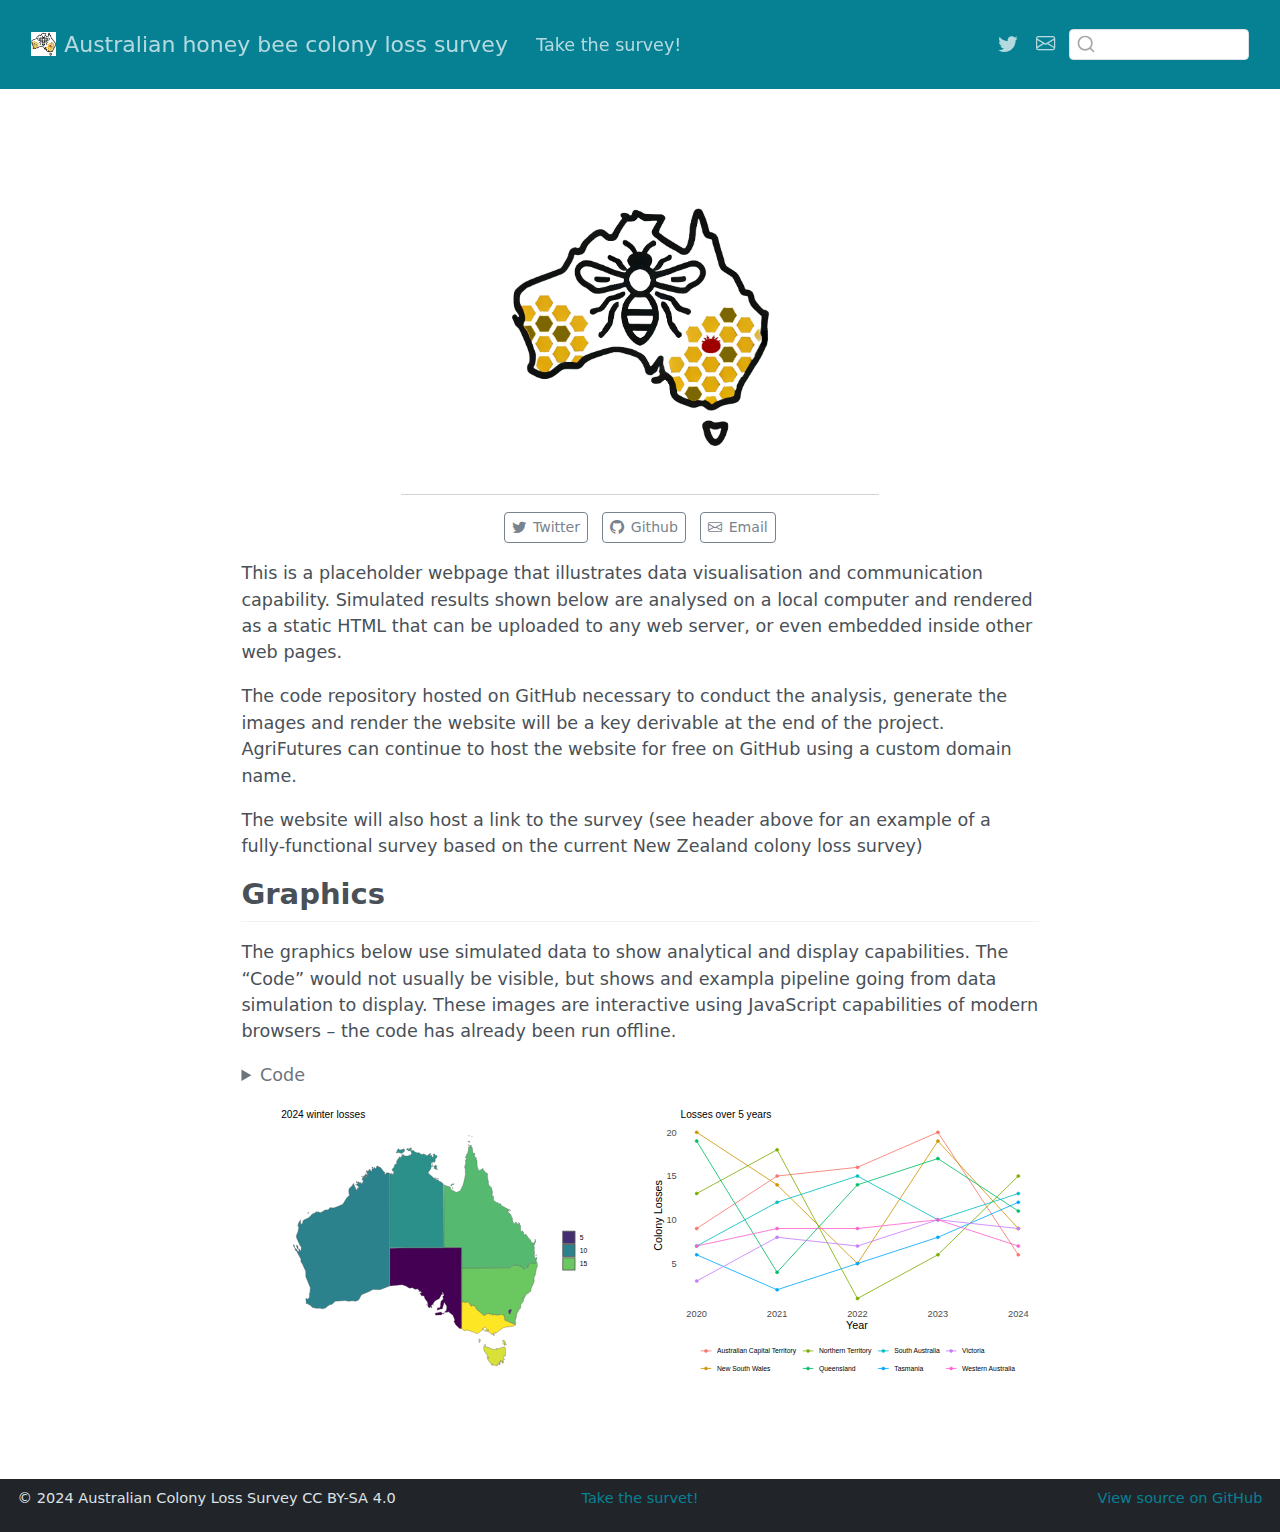
==== commit 9055f80e: "updated code and reference to nz survey" ====
--- a/docs/index.html
+++ b/docs/index.html
@@ -4,7 +4,7 @@
 <meta charset="utf-8">
 <meta name="generator" content="quarto-1.4.552">
 <meta name="viewport" content="width=device-width, initial-scale=1.0, user-scalable=yes">
-<title>Australian COLOSS</title>
+<title>Australian honey bee colony loss survey</title>
 <style>
 code{white-space: pre-wrap;}
 span.smallcaps{font-variant: small-caps;}
@@ -104,7 +104,7 @@
     <a href="./index.html" class="navbar-brand navbar-brand-logo">
     <img src="./img/logo.png" alt="" class="navbar-logo"></a>
     <a class="navbar-brand" href="./index.html">
-    <span class="navbar-title">Australian COLOSS</span>
+    <span class="navbar-title">Australian honey bee colony loss survey</span>
     </a>
   </div>
             <div id="quarto-search" class="" title="Search"></div>
@@ -114,36 +114,18 @@
           <div class="collapse navbar-collapse" id="navbarCollapse">
             <ul class="navbar-nav navbar-nav-scroll me-auto">
 <li class="nav-item">
-    <a class="nav-link" href="./projects/index.html"> 
-<span class="menu-text">Projects</span></a>
-  </li>  
-  <li class="nav-item">
-    <a class="nav-link" href="./photography/index.html"> 
-<span class="menu-text">Photography</span></a>
-  </li>  
-  <li class="nav-item">
-    <a class="nav-link" href="./cv/index.html"> 
-<span class="menu-text">CV</span></a>
+    <a class="nav-link" href="https://survey.landcareresearch.co.nz/jfe/form/SV_0cQvadN6lpDiHfo"> 
+<span class="menu-text">Take the survey!</span></a>
   </li>  
 </ul>
 <ul class="navbar-nav navbar-nav-scroll ms-auto">
 <li class="nav-item compact">
-    <a class="nav-link" href="https://www.marvinschmitt.com/blog/website-tutorial-quarto/"> <i class="bi bi-folder-symlink" role="img">
+    <a class="nav-link" href="https://x.com/sashamikheyev"> <i class="bi bi-twitter" role="img">
 </i> 
 <span class="menu-text"></span></a>
   </li>  
   <li class="nav-item compact">
-    <a class="nav-link" href="https://twitter.com/MarvinSchmittML"> <i class="bi bi-twitter" role="img">
-</i> 
-<span class="menu-text"></span></a>
-  </li>  
-  <li class="nav-item compact">
-    <a class="nav-link" href="https://www.linkedin.com/in/marvin-schmitt-a85b321a2/"> <i class="bi bi-linkedin" role="img">
-</i> 
-<span class="menu-text"></span></a>
-  </li>  
-  <li class="nav-item compact">
-    <a class="nav-link" href="mailto:mail.marvinschmitt@gmail.com"> <i class="bi bi-envelope" role="img" aria-label="email">
+    <a class="nav-link" href="mailto:alexander.mikheyev@anu.edu.au"> <i class="bi bi-envelope" role="img" aria-label="email">
 </i> 
 <span class="menu-text"></span></a>
   </li>  
@@ -158,36 +140,32 @@
     
 <!-- main -->
 <main class="content" id="quarto-document-content"><div class="quarto-about-jolla content">
-  <img src="img/my_image.png" class="about-image
-  round " style="height: 15em; width: 15em;">
+  <img src="img/logo.png" class="about-image
+  rectangle " style="width: 15em;">
  <div id="about-block">
 </div> 
   <hr class="about-sep">
    <div class="about-links">
-  <a href="https://twitter.com/MarvinSchmittML" class="about-link" rel="" target="">
+  <a href="https://x.com/sashamikheyev" class="about-link" rel="" target="">
     <i class="bi bi-twitter"></i>
      <span class="about-link-text">Twitter</span>
   </a>
-  <a href="https://github.com/marvinschmitt" class="about-link" rel="" target="">
+  <a href="https://github.com/mikheyevlab/coloss" class="about-link" rel="" target="">
     <i class="bi bi-github"></i>
      <span class="about-link-text">Github</span>
   </a>
-  <a href="https://www.linkedin.com/in/marvin-schmitt-a85b321a2/" class="about-link" rel="" target="">
-    <i class="bi bi-linkedin"></i>
-     <span class="about-link-text">LinkedIn</span>
-  </a>
-  <a href="mailto:mail.marvinschmitt@gmail.com" class="about-link" rel="" target="">
+  <a href="mailto:alexander.mikheyev@anu.edu.au" class="about-link" rel="" target="">
     <i class="bi bi-envelope"></i>
      <span class="about-link-text">Email</span>
   </a>
 </div>
 </div>
 
-<section id="australian-honeybee-colony-loss-survey" class="level1"><h1>Australian honeybee colony loss survey</h1>
-<p>Lorem ipsum dolor sit amet, consectetur adipiscing elit, sed do eiusmod tempor incididunt ut labore et dolore magna aliqua. Feugiat ullamcorper nullam ac donec volutpat erat amet tempus quam cubilia egestas torquent nisi mollis lacus. Sagittis urna fringilla himenaeos est nec curabitur iaculis nisl risus amet accumsan venenatis nulla. Orci accumsan hendrerit lacus litora cras placerat et ad ligula tellus platea. Viverra interdum gravida et condimentum quis placerat integer fusce.</p>
+<p>This is a placeholder webpage that illustrates data visualisation and communication capability. Simulated results shown below are analysed on a local computer and rendered as a static HTML that can be uploaded to any web server, or even embedded inside other web pages.</p>
+<p>The code repository hosted on GitHub necessary to conduct the analysis, generate the images and render the website will be a key derivable at the end of the project. AgriFutures can continue to host the website for free on GitHub using a custom domain name.</p>
+<p>The website will also host a link to the survey (see header above for an example of a fully-functional survey based on the current New Zealand colony loss survey)</p>
 <section id="graphics" class="level2"><h2 data-anchor-id="graphics">Graphics</h2>
-<p>Sem iaculis porttitor pellentesque libero cras porttitor tellus ac. Ligula hendrerit praesent enim felis justo eros varius consectetur molestie. Justo suspendisse habitant nunc finibus nam. Eleifend ad lacinia curabitur taciti amet nisl sodales suspendisse orci consectetur senectus. Eleifend convallis maximus vivamus est condimentum porta est litora litora nunc fringilla maecenas non dui. Duis diam inceptos pharetra habitasse elit nibh eget scelerisque eleifend volutpat ad venenatis tempor iaculis mollis.</p>
-</section></section><section id="colony-losses-not-real-data" class="level1"><h1>Colony losses (not real data)</h1>
+<p>The graphics below use simulated data to show analytical and display capabilities. The “Code” would not usually be visible, but shows and exampla pipeline going from data simulation to display. These images are interactive using JavaScript capabilities of modern browsers – the code has already been run offline.</p>
 <details class="code-fold"><summary>Code</summary><div class="sourceCode" id="cb1"><pre class="downlit sourceCode r code-with-copy"><code class="sourceCode R"><span><span class="kw"><a href="https://rdrr.io/r/base/library.html">library</a></span><span class="op">(</span><span class="va"><a href="https://r-spatial.github.io/sf/">sf</a></span><span class="op">)</span></span>
 <span><span class="kw"><a href="https://rdrr.io/r/base/library.html">library</a></span><span class="op">(</span><span class="va"><a href="https://ggplot2.tidyverse.org">ggplot2</a></span><span class="op">)</span></span>
 <span><span class="kw"><a href="https://rdrr.io/r/base/library.html">library</a></span><span class="op">(</span><span class="va"><a href="https://davidgohel.github.io/ggiraph/">ggiraph</a></span><span class="op">)</span></span>
@@ -259,11 +237,11 @@
 <div class="quarto-layout-row">
 <div class="quarto-layout-cell" style="flex-basis: 50.0%;justify-content: flex-start;">
 <div class="girafe html-widget html-fill-item" id="htmlwidget-eac75555269eefd07531" style="width:100%;height:464px;"></div>
-<script type="application/json" data-for="htmlwidget-eac75555269eefd07531">{"x":{"html":"<?xml version=\"1.0\" encoding=\"UTF-8\"?>\n<svg xmlns='http://www.w3.org/2000/svg' xmlns:xlink='http://www.w3.org/1999/xlink' class='ggiraph-svg' role='graphics-document' id='svg_f2530433_6d04_481a_8d8b_9a28d7b6d37e' viewBox='0 0 504 360'>\n <defs id='svg_f2530433_6d04_481a_8d8b_9a28d7b6d37e_defs'>\n  <clipPath id='svg_f2530433_6d04_481a_8d8b_9a28d7b6d37e_c1'>\n   <rect x='0' y='0' width='504' height='360'/>\n  <\/clipPath>\n  <clipPath id='svg_f2530433_6d04_481a_8d8b_9a28d7b6d37e_c2'>\n   <rect x='43.85' y='0' width='416.3' height='360'/>\n  <\/clipPath>\n  <clipPath id='svg_f2530433_6d04_481a_8d8b_9a28d7b6d37e_c3'>\n   <rect x='52.07' y='23.34' width='348.14' height='328.45'/>\n  <\/clipPath>\n <\/defs>\n <g id='svg_f2530433_6d04_481a_8d8b_9a28d7b6d37e_rootg' class='ggiraph-svg-rootg'>\n  <g clip-path='url(#svg_f2530433_6d04_481a_8d8b_9a28d7b6d37e_c1)'>\n   <rect x='0' y='0' width='504' height='360' fill='#FFFFFF' fill-opacity='1' stroke='#FFFFFF' stroke-opacity='1' stroke-width='0.75' stroke-linejoin='round' stroke-linecap='round' class='ggiraph-svg-bg'/>\n  <\/g>\n  <g clip-path='url(#svg_f2530433_6d04_481a_8d8b_9a28d7b6d37e_c3)'>\n   <path id='svg_f2530433_6d04_481a_8d8b_9a28d7b6d37e_e1' d='M 366.338953 252.518992 L 366.478684 251.880536 L 366.547562 251.257386 L 366.590376 250.631934 L 366.647497 249.996719 L 365.986762 249.748643 L 366.618391 249.366993 L 366.627045 248.519997 L 367.367508 249.341106 L 367.862355 248.288025 L 367.547532 247.487457 L 368.227350 247.518192 L 368.834667 246.594837 L 368.846430 245.930617 L 368.514841 245.387237 L 369.236160 245.417632 L 369.762407 244.927224 L 370.026459 244.339073 L 370.362287 243.794186 L 370.963229 243.420522 L 372.985700 242.754903 L 372.479083 242.343387 L 373.204695 242.011624 L 376.107715 240.000953 L 376.039902 239.347963 L 375.978249 238.622629 L 376.742470 235.534073 L 379.418210 230.130601 L 380.342712 226.642424 L 380.019075 222.825492 L 380.944757 220.529421 L 381.458039 220.141497 L 383.395001 210.042881 L 383.926344 209.323100 L 384.379310 208.648308 L 384.236724 203.611431 L 383.924025 203.065731 L 383.270574 202.854001 L 379.848510 204.306480 L 375.341925 203.890764 L 372.051216 205.897499 L 372.191172 208.805219 L 369.893833 209.245357 L 367.923966 210.774887 L 366.665248 211.536534 L 365.382728 208.923080 L 361.576326 207.020845 L 359.350163 206.875677 L 357.984321 206.357619 L 357.276914 206.250390 L 355.826054 206.672929 L 355.106527 206.637770 L 354.467087 206.716505 L 353.692292 206.664568 L 351.755094 207.149134 L 349.939631 208.347201 L 349.373873 208.641034 L 349.011304 209.162423 L 348.659607 209.686362 L 286.437417 210.048875 L 286.337071 253.512052 L 286.977947 254.141940 L 290.567462 255.234392 L 292.906402 254.592990 L 295.391443 254.835223 L 296.592830 256.413927 L 298.257800 260.056285 L 299.388943 259.342581 L 299.557769 258.681262 L 300.256601 258.243932 L 300.577834 258.795082 L 301.100640 259.200616 L 302.753422 259.406765 L 303.413547 259.787968 L 303.903594 260.247438 L 305.555708 264.080196 L 306.278062 264.223927 L 307.059167 265.450086 L 312.564018 269.472959 L 313.181134 270.317736 L 314.490667 271.502008 L 317.077658 271.551972 L 317.852349 269.459164 L 320.456625 269.562869 L 321.079734 269.290989 L 326.759955 271.173053 L 327.455273 270.993882 L 328.185966 270.963804 L 328.726218 270.551545 L 329.500991 270.795209 L 330.179388 270.922976 L 330.902741 271.069958 L 333.059373 271.606338 L 334.582856 271.296162 L 336.626625 270.375926 L 337.303250 270.895037 L 338.020723 270.399785 L 340.724667 271.437455 L 340.830877 272.083714 L 341.073594 272.677363 L 342.033024 277.080353 L 342.225347 277.850145 L 356.152398 283.659822 L 356.087124 282.291578 L 356.481755 281.246714 L 356.182212 280.680714 L 355.907652 280.010465 L 355.769765 279.392987 L 355.818819 278.707527 L 357.181242 273.761209 L 357.481734 273.188120 L 357.347371 271.876323 L 357.453064 271.221622 L 357.503985 269.919076 L 358.160370 269.414136 L 358.011381 268.798334 L 358.643523 267.912749 L 360.838606 263.834608 L 361.578734 263.215153 L 361.726830 262.294966 L 362.531177 262.194157 L 363.015971 258.813346 L 362.534384 258.234926 L 362.945283 257.694023 L 365.161456 254.586951 L 365.796461 253.842595 L 365.363793 253.105841 L 366.115773 253.290989 L 366.338953 252.518992 Z M 365.986762 249.748643 L 365.063171 249.334218 L 365.876956 248.960281 L 365.986762 249.748643 Z M 349.040443 263.559132 L 351.478386 265.108432 L 349.842356 265.639271 L 348.640146 270.001456 L 347.759804 269.079940 L 347.603711 268.387630 L 346.851483 265.941260 L 349.040443 263.559132 Z ' fill='#6BC760' fill-opacity='1' fill-rule='evenodd' stroke='#595959' stroke-opacity='1' stroke-width='0.43' stroke-linejoin='round' stroke-linecap='butt' title='15' data-id='15'/>\n   <path id='svg_f2530433_6d04_481a_8d8b_9a28d7b6d37e_e2' d='M 318.986547 292.158840 L 318.515215 292.630934 L 319.771695 292.311640 L 318.986547 292.158840 Z ' fill='#FDE725' fill-opacity='1' fill-rule='evenodd' stroke='#595959' stroke-opacity='1' stroke-width='0.43' stroke-linejoin='round' stroke-linecap='butt' title='19' data-id='19'/>\n   <path id='svg_f2530433_6d04_481a_8d8b_9a28d7b6d37e_e3' d='M 329.896814 294.723686 L 330.763013 294.378198 L 331.188935 293.874690 L 331.929936 293.895894 L 332.380459 293.408718 L 332.960084 292.896789 L 340.847093 287.183897 L 353.317217 285.658312 L 353.908459 285.283843 L 356.093419 283.980954 L 341.538688 277.706409 L 342.261638 275.879578 L 341.073594 272.677363 L 340.830877 272.083714 L 340.724667 271.437455 L 338.020723 270.399785 L 337.303250 270.895037 L 335.900991 270.710065 L 331.686092 271.613821 L 330.902741 271.069958 L 330.179388 270.922976 L 329.500991 270.795209 L 328.726218 270.551545 L 327.455273 270.993882 L 326.759955 271.173053 L 322.284101 269.721081 L 321.079734 269.290989 L 320.456625 269.562869 L 317.132803 270.097536 L 317.077658 271.551972 L 314.490667 271.502008 L 313.181134 270.317736 L 307.818676 265.660934 L 307.059167 265.450086 L 305.555708 264.080196 L 303.903594 260.247438 L 303.413547 259.787968 L 302.753422 259.406765 L 301.100640 259.200616 L 300.577834 258.795082 L 300.256601 258.243932 L 299.557769 258.681262 L 299.013566 259.864906 L 297.617559 258.975588 L 297.409122 258.375208 L 296.903248 257.834843 L 296.592830 256.413927 L 294.373532 254.358043 L 289.997864 254.877522 L 288.371991 254.223338 L 287.220243 254.045685 L 286.588161 253.800820 L 286.048081 288.723539 L 289.173215 291.379755 L 289.888871 291.382421 L 290.657601 291.758070 L 291.154704 291.269300 L 291.477104 290.630820 L 292.154547 290.435465 L 299.220025 292.422078 L 306.422443 295.397600 L 313.044222 290.680708 L 313.985328 290.624026 L 314.623398 290.331379 L 315.165321 289.395085 L 312.633343 288.982390 L 316.339262 287.031422 L 317.039585 286.925056 L 318.397739 289.027583 L 316.667999 291.318893 L 315.594870 291.262994 L 316.993692 292.538693 L 318.872229 291.466321 L 319.154350 290.731246 L 319.755879 290.395062 L 319.607341 291.216278 L 320.216236 291.821491 L 320.970967 291.817337 L 320.733667 292.666012 L 324.330286 295.291506 L 324.520381 295.993067 L 326.447569 295.654124 L 327.071069 297.174925 L 327.775555 297.355526 L 327.774710 298.133563 L 328.798260 297.247419 L 328.363158 295.626700 L 327.445758 295.779935 L 326.797766 294.431358 L 328.963666 294.423560 L 329.632507 294.142510 L 330.325334 293.859176 L 329.896814 294.723686 Z M 321.255961 291.205453 L 319.755879 290.395062 L 321.270035 290.448424 L 321.255961 291.205453 Z ' fill='#FDE725' fill-opacity='1' fill-rule='evenodd' stroke='#595959' stroke-opacity='1' stroke-width='0.43' stroke-linejoin='round' stroke-linecap='butt' title='19' data-id='19'/>\n   <path id='svg_f2530433_6d04_481a_8d8b_9a28d7b6d37e_e4' d='M 295.284445 38.265028 L 295.590289 38.814270 L 296.250122 38.827727 L 295.284445 38.265028 Z ' fill='#55BA70' fill-opacity='1' fill-rule='evenodd' stroke='#595959' stroke-opacity='1' stroke-width='0.43' stroke-linejoin='round' stroke-linecap='butt' title='14' data-id='14'/>\n   <path id='svg_f2530433_6d04_481a_8d8b_9a28d7b6d37e_e5' d='M 299.355080 39.473818 L 299.004991 39.993969 L 299.985330 39.509521 L 299.355080 39.473818 Z ' fill='#55BA70' fill-opacity='1' fill-rule='evenodd' stroke='#595959' stroke-opacity='1' stroke-width='0.43' stroke-linejoin='round' stroke-linecap='butt' title='14' data-id='14'/>\n   <path id='svg_f2530433_6d04_481a_8d8b_9a28d7b6d37e_e6' d='M 274.858316 106.700705 L 274.590988 105.643102 L 274.294572 106.221464 L 273.731143 106.467822 L 274.131584 106.936206 L 274.858316 106.700705 Z ' fill='#55BA70' fill-opacity='1' fill-rule='evenodd' stroke='#595959' stroke-opacity='1' stroke-width='0.43' stroke-linejoin='round' stroke-linecap='butt' title='14' data-id='14'/>\n   <path id='svg_f2530433_6d04_481a_8d8b_9a28d7b6d37e_e7' d='M 275.812429 101.034109 L 274.767413 100.759355 L 272.001382 102.434128 L 271.922343 103.097830 L 272.474583 103.314674 L 273.044445 103.670629 L 274.178785 102.616747 L 274.714735 102.045971 L 275.245526 101.643428 L 276.100102 101.776917 L 276.753623 100.948709 L 275.812429 101.034109 Z ' fill='#55BA70' fill-opacity='1' fill-rule='evenodd' stroke='#595959' stroke-opacity='1' stroke-width='0.43' stroke-linejoin='round' stroke-linecap='butt' title='14' data-id='14'/>\n   <path id='svg_f2530433_6d04_481a_8d8b_9a28d7b6d37e_e8' d='M 295.016148 46.649225 L 295.625968 46.591771 L 296.243725 47.261933 L 296.873355 46.014453 L 295.574612 45.831779 L 294.830205 45.675523 L 295.016148 46.649225 Z ' fill='#55BA70' fill-opacity='1' fill-rule='evenodd' stroke='#595959' stroke-opacity='1' stroke-width='0.43' stroke-linejoin='round' stroke-linecap='butt' title='14' data-id='14'/>\n   <path id='svg_f2530433_6d04_481a_8d8b_9a28d7b6d37e_e9' d='M 295.248756 49.897291 L 295.155094 50.607769 L 295.084753 51.384978 L 296.220727 51.162928 L 296.074234 50.513509 L 295.248756 49.897291 Z ' fill='#55BA70' fill-opacity='1' fill-rule='evenodd' stroke='#595959' stroke-opacity='1' stroke-width='0.43' stroke-linejoin='round' stroke-linecap='butt' title='14' data-id='14'/>\n   <path id='svg_f2530433_6d04_481a_8d8b_9a28d7b6d37e_e10' d='M 348.646098 134.058805 L 347.932418 134.395284 L 348.486245 134.973463 L 349.077699 134.537946 L 348.646098 134.058805 Z ' fill='#55BA70' fill-opacity='1' fill-rule='evenodd' stroke='#595959' stroke-opacity='1' stroke-width='0.43' stroke-linejoin='round' stroke-linecap='butt' title='14' data-id='14'/>\n   <path id='svg_f2530433_6d04_481a_8d8b_9a28d7b6d37e_e11' d='M 359.586533 151.745259 L 360.214022 151.594794 L 359.760019 151.033904 L 359.586533 151.745259 Z ' fill='#55BA70' fill-opacity='1' fill-rule='evenodd' stroke='#595959' stroke-opacity='1' stroke-width='0.43' stroke-linejoin='round' stroke-linecap='butt' title='14' data-id='14'/>\n   <path id='svg_f2530433_6d04_481a_8d8b_9a28d7b6d37e_e12' d='M 360.214022 151.594794 L 360.073175 152.245870 L 360.833121 152.085510 L 360.214022 151.594794 Z ' fill='#55BA70' fill-opacity='1' fill-rule='evenodd' stroke='#595959' stroke-opacity='1' stroke-width='0.43' stroke-linejoin='round' stroke-linecap='butt' title='14' data-id='14'/>\n   <path id='svg_f2530433_6d04_481a_8d8b_9a28d7b6d37e_e13' d='M 348.839409 136.252182 L 349.584302 136.063423 L 348.815439 135.610755 L 348.839409 136.252182 Z ' fill='#55BA70' fill-opacity='1' fill-rule='evenodd' stroke='#595959' stroke-opacity='1' stroke-width='0.43' stroke-linejoin='round' stroke-linecap='butt' title='14' data-id='14'/>\n   <path id='svg_f2530433_6d04_481a_8d8b_9a28d7b6d37e_e14' d='M 347.292395 135.522290 L 347.167408 136.266785 L 347.978889 136.540025 L 347.292395 135.522290 Z ' fill='#55BA70' fill-opacity='1' fill-rule='evenodd' stroke='#595959' stroke-opacity='1' stroke-width='0.43' stroke-linejoin='round' stroke-linecap='butt' title='14' data-id='14'/>\n   <path id='svg_f2530433_6d04_481a_8d8b_9a28d7b6d37e_e15' d='M 381.822653 174.485778 L 381.747643 172.847663 L 380.841168 173.740215 L 381.822653 174.485778 Z ' fill='#55BA70' fill-opacity='1' fill-rule='evenodd' stroke='#595959' stroke-opacity='1' stroke-width='0.43' stroke-linejoin='round' stroke-linecap='butt' title='14' data-id='14'/>\n   <path id='svg_f2530433_6d04_481a_8d8b_9a28d7b6d37e_e16' d='M 382.564831 196.941701 L 383.470915 197.556836 L 383.703478 196.888880 L 383.470869 196.305162 L 382.564831 196.941701 Z ' fill='#55BA70' fill-opacity='1' fill-rule='evenodd' stroke='#595959' stroke-opacity='1' stroke-width='0.43' stroke-linejoin='round' stroke-linecap='butt' title='14' data-id='14'/>\n   <path id='svg_f2530433_6d04_481a_8d8b_9a28d7b6d37e_e17' d='M 383.126072 199.344644 L 383.470915 197.556836 L 382.291867 197.589662 L 380.795720 196.265686 L 380.159775 193.707662 L 380.476532 192.996862 L 381.140022 193.039858 L 380.154246 191.857740 L 380.707182 191.144382 L 380.505967 187.767535 L 380.236361 187.203647 L 380.165577 186.582431 L 380.268446 185.964068 L 380.795737 183.536342 L 380.356347 183.061387 L 379.730460 183.285479 L 379.856795 182.665811 L 379.280326 182.419291 L 379.785281 181.972308 L 382.403320 174.995245 L 381.822653 174.485778 L 380.002429 177.662026 L 378.964275 177.831760 L 376.829693 177.108218 L 376.476109 176.417207 L 375.345396 173.558111 L 374.690775 173.044591 L 371.781698 169.906854 L 371.251482 168.438374 L 370.618968 168.159800 L 369.727961 167.297923 L 369.909779 166.680727 L 368.966065 166.403888 L 369.111007 167.259793 L 368.578466 166.933433 L 368.496583 167.597786 L 367.894116 167.184022 L 367.449978 166.749477 L 367.098915 166.227092 L 367.064950 165.583920 L 366.266794 165.334637 L 365.910286 164.824379 L 366.646185 164.787826 L 366.418311 164.204531 L 365.542138 162.638638 L 364.498609 161.638276 L 364.084247 162.822188 L 363.565780 163.260954 L 362.592431 161.355608 L 362.611705 160.454963 L 362.633425 155.120627 L 362.129593 154.765868 L 361.679063 154.209148 L 361.689209 153.528439 L 362.064472 153.037564 L 361.680557 152.525558 L 360.833121 152.085510 L 360.501082 152.957397 L 360.860090 153.469378 L 360.388240 154.024815 L 357.964028 152.556174 L 356.679336 150.339564 L 355.829306 150.646491 L 355.684065 151.880265 L 355.541239 153.270921 L 352.930720 150.998242 L 352.159657 148.108555 L 351.929008 147.458859 L 351.971511 146.117674 L 352.347400 145.270935 L 351.743246 145.319162 L 351.320167 144.854253 L 350.692669 144.725428 L 351.094444 144.258100 L 350.874242 143.532125 L 350.176616 142.506824 L 349.743738 141.812356 L 350.622303 142.043363 L 349.286165 140.374445 L 348.738057 139.710267 L 348.175329 139.482249 L 347.597018 138.794488 L 347.346972 139.417229 L 346.977476 138.917109 L 346.206789 136.493768 L 346.692875 135.517738 L 347.292395 135.522290 L 347.212914 134.336642 L 346.450007 134.276961 L 345.928814 133.968819 L 345.728165 133.380042 L 345.059542 132.514940 L 344.359113 132.878741 L 342.588539 132.312210 L 342.813337 131.698251 L 339.985684 130.588627 L 339.359900 129.356104 L 338.176738 130.291941 L 336.952599 127.364120 L 336.661608 126.810776 L 333.957651 126.823737 L 333.111436 124.831621 L 332.205921 125.841426 L 327.511103 122.283651 L 327.449706 118.907686 L 327.405807 116.959529 L 326.962032 116.335307 L 326.742328 116.916881 L 326.031082 116.988722 L 325.419068 116.783277 L 325.926257 114.059502 L 326.283578 111.178725 L 325.718745 109.733784 L 324.591088 105.452972 L 324.060740 104.717016 L 323.497160 105.298358 L 320.603381 100.937419 L 321.375699 99.772357 L 321.129498 99.199127 L 319.456935 91.923339 L 320.117039 90.563095 L 319.267637 89.897884 L 320.067659 87.989874 L 317.073014 86.154597 L 316.345529 85.079896 L 315.770038 84.913549 L 315.590513 84.140687 L 314.965812 84.544631 L 314.559632 83.275611 L 314.209015 82.479153 L 313.651842 80.815934 L 312.286766 82.422837 L 311.663018 82.201795 L 308.900603 83.976177 L 307.384927 81.694439 L 306.126486 76.839678 L 306.251310 76.121365 L 305.998356 69.972954 L 305.428750 69.816140 L 304.654745 69.542675 L 305.479422 67.787880 L 302.569224 64.689029 L 303.648948 62.287775 L 302.713171 61.436972 L 300.886967 61.199686 L 299.915505 53.744862 L 299.563757 53.249155 L 299.015434 53.056620 L 298.658173 52.558354 L 298.646499 51.816946 L 298.961039 51.294011 L 297.504008 51.160752 L 296.854528 51.090392 L 297.301331 51.760800 L 296.830634 52.683780 L 296.262911 52.968869 L 294.919021 53.432167 L 295.177858 55.455310 L 295.076560 56.071371 L 295.026229 56.737200 L 293.669098 61.785466 L 294.018893 62.875987 L 293.437103 62.908128 L 292.919212 62.268188 L 291.044967 67.347997 L 293.047088 67.510079 L 290.874845 71.071722 L 291.621055 73.699262 L 289.989087 79.185471 L 290.940084 82.101560 L 290.906516 87.203232 L 291.214377 87.976951 L 289.443905 97.060375 L 287.570823 103.624829 L 287.127128 104.056648 L 286.851798 104.622240 L 284.441813 110.025031 L 279.320692 112.075909 L 272.326327 108.161647 L 271.225805 104.929076 L 270.459782 104.838826 L 269.825398 104.750400 L 263.465279 102.340316 L 262.966489 183.969294 L 286.046084 183.965284 L 286.437417 210.048875 L 348.659607 209.686362 L 349.011304 209.162423 L 349.373873 208.641034 L 349.939631 208.347201 L 350.437644 207.840084 L 353.133547 206.354118 L 353.692292 206.664568 L 354.467087 206.716505 L 355.106527 206.637770 L 355.826054 206.672929 L 357.276914 206.250390 L 357.984321 206.357619 L 364.342133 208.048428 L 364.480110 208.713296 L 366.288414 210.037307 L 366.665248 211.536534 L 369.893833 209.245357 L 372.191172 208.805219 L 372.051216 205.897499 L 376.069389 203.679725 L 380.527138 204.463189 L 383.270574 202.854001 L 383.040250 201.451800 L 382.831586 200.714153 L 383.023037 200.027288 L 383.126072 199.344644 Z M 382.693228 198.842800 L 381.961300 198.703879 L 382.291867 197.589662 L 382.712720 198.068087 L 382.693228 198.842800 Z M 379.785281 181.972308 L 379.070645 181.747070 L 378.873812 180.982026 L 378.664973 180.124877 L 378.828592 178.982786 L 379.224233 178.500090 L 380.042098 178.410237 L 379.582150 179.189601 L 379.293848 180.131212 L 379.475950 180.729283 L 379.613309 181.365906 L 379.785281 181.972308 Z ' fill='#55BA70' fill-opacity='1' fill-rule='evenodd' stroke='#595959' stroke-opacity='1' stroke-width='0.43' stroke-linejoin='round' stroke-linecap='butt' title='14' data-id='14'/>\n   <path id='svg_f2530433_6d04_481a_8d8b_9a28d7b6d37e_e18' d='M 382.534644 193.351893 L 382.526582 194.373187 L 383.157250 192.926510 L 382.534644 193.351893 Z ' fill='#55BA70' fill-opacity='1' fill-rule='evenodd' stroke='#595959' stroke-opacity='1' stroke-width='0.43' stroke-linejoin='round' stroke-linecap='butt' title='14' data-id='14'/>\n   <path id='svg_f2530433_6d04_481a_8d8b_9a28d7b6d37e_e19' d='M 249.039951 258.277640 L 249.670677 258.515797 L 249.641413 257.882922 L 249.039951 258.277640 Z ' fill='#440154' fill-opacity='1' fill-rule='evenodd' stroke='#595959' stroke-opacity='1' stroke-width='0.43' stroke-linejoin='round' stroke-linecap='butt' title='3' data-id='3'/>\n   <path id='svg_f2530433_6d04_481a_8d8b_9a28d7b6d37e_e20' d='M 267.981520 267.186248 L 268.561636 266.640243 L 274.862845 271.294637 L 277.363550 278.037228 L 276.077977 279.041602 L 278.437458 283.634763 L 283.429458 288.571623 L 285.993107 288.719340 L 286.046084 183.965284 L 216.189065 183.984146 L 192.967127 184.531290 L 192.967746 233.397916 L 209.015550 231.862137 L 214.437488 233.709228 L 214.991133 234.078243 L 215.557696 234.484002 L 216.182508 234.949871 L 218.941697 236.279109 L 222.120767 235.685321 L 225.606504 237.661761 L 227.086754 237.837246 L 227.837813 237.019912 L 227.836992 237.764365 L 228.468466 237.471453 L 229.305652 237.087813 L 229.405263 237.715231 L 231.419673 239.703759 L 230.784344 239.910400 L 230.671681 240.527969 L 232.141081 240.111085 L 232.990647 240.137774 L 234.134109 241.844751 L 233.900637 242.468801 L 233.513315 243.021577 L 232.508684 242.292035 L 232.431192 243.781241 L 233.411149 244.457889 L 233.043337 245.084077 L 233.924333 245.062426 L 234.034927 246.232472 L 234.706456 246.422125 L 235.522094 246.151126 L 236.463476 246.574374 L 237.014987 246.201049 L 237.479367 246.731135 L 238.467433 249.797554 L 241.764745 254.274124 L 242.572378 258.051877 L 242.772139 258.660305 L 242.086435 258.742290 L 242.179250 259.582686 L 244.439195 262.060417 L 245.751830 260.533154 L 246.493403 259.873761 L 246.368650 258.958683 L 247.307616 258.748946 L 246.761263 258.376780 L 248.327763 257.742684 L 251.001241 253.518747 L 251.585786 253.185099 L 251.998154 252.657625 L 257.375394 249.631983 L 260.052794 244.518775 L 261.297003 244.764158 L 261.113890 241.100457 L 261.747635 241.672269 L 263.394094 245.850508 L 262.761633 246.087212 L 262.050093 246.393619 L 261.586929 246.940864 L 262.369155 250.196238 L 259.187660 253.570101 L 259.295591 254.411724 L 258.577215 257.519534 L 258.992321 258.237891 L 257.925708 261.591170 L 254.983516 261.765034 L 254.283463 264.785978 L 259.239272 263.167105 L 259.895374 263.414797 L 261.057351 263.192096 L 263.623109 254.648012 L 266.808062 259.746087 L 266.743109 260.369581 L 266.689772 260.993724 L 266.849888 261.647008 L 266.206120 265.336942 L 263.741629 267.628775 L 267.367738 267.470173 L 267.981520 267.186248 Z ' fill='#440154' fill-opacity='1' fill-rule='evenodd' stroke='#595959' stroke-opacity='1' stroke-width='0.43' stroke-linejoin='round' stroke-linecap='butt' title='3' data-id='3'/>\n   <path id='svg_f2530433_6d04_481a_8d8b_9a28d7b6d37e_e21' d='M 241.540945 257.883734 L 241.244266 257.220894 L 240.824545 258.421342 L 241.540945 257.883734 Z ' fill='#440154' fill-opacity='1' fill-rule='evenodd' stroke='#595959' stroke-opacity='1' stroke-width='0.43' stroke-linejoin='round' stroke-linecap='butt' title='3' data-id='3'/>\n   <path id='svg_f2530433_6d04_481a_8d8b_9a28d7b6d37e_e22' d='M 245.751830 260.533154 L 247.260659 262.099674 L 247.705416 261.361946 L 247.112926 261.001472 L 247.465110 259.884404 L 246.493403 259.873761 L 246.525121 260.499541 L 245.751830 260.533154 Z ' fill='#440154' fill-opacity='1' fill-rule='evenodd' stroke='#595959' stroke-opacity='1' stroke-width='0.43' stroke-linejoin='round' stroke-linecap='butt' title='3' data-id='3'/>\n   <path id='svg_f2530433_6d04_481a_8d8b_9a28d7b6d37e_e23' d='M 259.625451 267.135707 L 251.879196 268.864797 L 251.804001 269.498571 L 251.966528 270.441514 L 252.909253 271.270879 L 254.987087 271.049879 L 256.185934 271.144842 L 259.808923 270.964264 L 260.911606 269.697420 L 261.364541 269.223212 L 260.636751 268.595831 L 259.938672 268.562109 L 260.176539 267.578270 L 259.625451 267.135707 Z ' fill='#440154' fill-opacity='1' fill-rule='evenodd' stroke='#595959' stroke-opacity='1' stroke-width='0.43' stroke-linejoin='round' stroke-linecap='butt' title='3' data-id='3'/>\n   <path id='svg_f2530433_6d04_481a_8d8b_9a28d7b6d37e_e24' d='M 261.364541 269.223212 L 263.598296 269.747690 L 262.529924 268.403004 L 261.364541 269.223212 Z ' fill='#440154' fill-opacity='1' fill-rule='evenodd' stroke='#595959' stroke-opacity='1' stroke-width='0.43' stroke-linejoin='round' stroke-linecap='butt' title='3' data-id='3'/>\n   <path id='svg_f2530433_6d04_481a_8d8b_9a28d7b6d37e_e25' d='M 68.647058 179.644316 L 67.891156 180.713581 L 68.854747 183.402752 L 69.742854 183.659436 L 68.647058 179.644316 Z ' fill='#2B818C' fill-opacity='1' fill-rule='evenodd' stroke='#595959' stroke-opacity='1' stroke-width='0.43' stroke-linejoin='round' stroke-linecap='butt' title='10' data-id='10'/>\n   <path id='svg_f2530433_6d04_481a_8d8b_9a28d7b6d37e_e26' d='M 69.585004 184.285842 L 69.817015 184.891046 L 70.701450 184.683859 L 69.585004 184.285842 Z ' fill='#2B818C' fill-opacity='1' fill-rule='evenodd' stroke='#595959' stroke-opacity='1' stroke-width='0.43' stroke-linejoin='round' stroke-linecap='butt' title='10' data-id='10'/>\n   <path id='svg_f2530433_6d04_481a_8d8b_9a28d7b6d37e_e27' d='M 73.960767 185.138504 L 73.916632 184.483109 L 74.086556 182.210431 L 72.105162 180.282667 L 71.807348 180.848180 L 71.712291 181.538791 L 72.198548 181.971381 L 72.375398 182.639224 L 72.971067 184.707809 L 73.960767 185.138504 Z ' fill='#2B818C' fill-opacity='1' fill-rule='evenodd' stroke='#595959' stroke-opacity='1' stroke-width='0.43' stroke-linejoin='round' stroke-linecap='butt' title='10' data-id='10'/>\n   <path id='svg_f2530433_6d04_481a_8d8b_9a28d7b6d37e_e28' d='M 86.554219 138.850404 L 87.025311 139.591209 L 87.545475 137.709383 L 86.554219 138.850404 Z ' fill='#2B818C' fill-opacity='1' fill-rule='evenodd' stroke='#595959' stroke-opacity='1' stroke-width='0.43' stroke-linejoin='round' stroke-linecap='butt' title='10' data-id='10'/>\n   <path id='svg_f2530433_6d04_481a_8d8b_9a28d7b6d37e_e29' d='M 149.290594 102.381719 L 149.386987 101.713972 L 148.759523 102.118685 L 149.290594 102.381719 Z ' fill='#2B818C' fill-opacity='1' fill-rule='evenodd' stroke='#595959' stroke-opacity='1' stroke-width='0.43' stroke-linejoin='round' stroke-linecap='butt' title='10' data-id='10'/>\n   <path id='svg_f2530433_6d04_481a_8d8b_9a28d7b6d37e_e30' d='M 149.744243 99.680152 L 150.280060 99.431269 L 149.752645 98.435076 L 149.744243 99.680152 Z ' fill='#2B818C' fill-opacity='1' fill-rule='evenodd' stroke='#595959' stroke-opacity='1' stroke-width='0.43' stroke-linejoin='round' stroke-linecap='butt' title='10' data-id='10'/>\n   <path id='svg_f2530433_6d04_481a_8d8b_9a28d7b6d37e_e31' d='M 157.902574 91.520818 L 158.675216 92.154853 L 158.620670 91.395990 L 158.602263 90.695771 L 157.936752 90.886801 L 157.902574 91.520818 Z ' fill='#2B818C' fill-opacity='1' fill-rule='evenodd' stroke='#595959' stroke-opacity='1' stroke-width='0.43' stroke-linejoin='round' stroke-linecap='butt' title='10' data-id='10'/>\n   <path id='svg_f2530433_6d04_481a_8d8b_9a28d7b6d37e_e32' d='M 149.752645 98.435076 L 149.781035 97.804942 L 149.162205 97.585342 L 149.752645 98.435076 Z ' fill='#2B818C' fill-opacity='1' fill-rule='evenodd' stroke='#595959' stroke-opacity='1' stroke-width='0.43' stroke-linejoin='round' stroke-linecap='butt' title='10' data-id='10'/>\n   <path id='svg_f2530433_6d04_481a_8d8b_9a28d7b6d37e_e33' d='M 156.932082 91.707148 L 156.723148 91.099720 L 156.346364 91.605800 L 156.932082 91.707148 Z ' fill='#2B818C' fill-opacity='1' fill-rule='evenodd' stroke='#595959' stroke-opacity='1' stroke-width='0.43' stroke-linejoin='round' stroke-linecap='butt' title='10' data-id='10'/>\n   <path id='svg_f2530433_6d04_481a_8d8b_9a28d7b6d37e_e34' d='M 160.890192 88.485923 L 161.511200 88.721499 L 161.343376 88.065739 L 160.789207 87.869254 L 160.890192 88.485923 Z ' fill='#2B818C' fill-opacity='1' fill-rule='evenodd' stroke='#595959' stroke-opacity='1' stroke-width='0.43' stroke-linejoin='round' stroke-linecap='butt' title='10' data-id='10'/>\n   <path id='svg_f2530433_6d04_481a_8d8b_9a28d7b6d37e_e35' d='M 162.336499 85.350958 L 163.470677 85.061161 L 163.479460 84.326613 L 163.531424 83.697208 L 162.821420 83.985146 L 162.987377 84.658793 L 162.406904 84.728469 L 162.336499 85.350958 Z ' fill='#2B818C' fill-opacity='1' fill-rule='evenodd' stroke='#595959' stroke-opacity='1' stroke-width='0.43' stroke-linejoin='round' stroke-linecap='butt' title='10' data-id='10'/>\n   <path id='svg_f2530433_6d04_481a_8d8b_9a28d7b6d37e_e36' d='M 166.975667 83.497909 L 167.870230 83.755444 L 167.128156 82.875367 L 167.755382 82.572174 L 167.105197 82.170344 L 166.437429 82.279285 L 166.975667 83.497909 Z ' fill='#2B818C' fill-opacity='1' fill-rule='evenodd' stroke='#595959' stroke-opacity='1' stroke-width='0.43' stroke-linejoin='round' stroke-linecap='butt' title='10' data-id='10'/>\n   <path id='svg_f2530433_6d04_481a_8d8b_9a28d7b6d37e_e37' d='M 165.210450 84.369864 L 166.067113 83.715685 L 165.532385 83.408010 L 165.210450 84.369864 Z ' fill='#2B818C' fill-opacity='1' fill-rule='evenodd' stroke='#595959' stroke-opacity='1' stroke-width='0.43' stroke-linejoin='round' stroke-linecap='butt' title='10' data-id='10'/>\n   <path id='svg_f2530433_6d04_481a_8d8b_9a28d7b6d37e_e38' d='M 92.077247 260.971032 L 97.202924 262.475048 L 97.867778 262.314798 L 101.640262 262.397099 L 102.403504 262.057184 L 104.036434 262.987387 L 104.644342 262.680191 L 105.328349 262.603069 L 105.730980 263.108670 L 106.406457 263.729092 L 106.238525 262.667143 L 106.789217 262.259621 L 107.906855 262.754381 L 110.402803 261.369390 L 112.515270 259.314860 L 115.687609 257.476844 L 116.866777 257.831999 L 117.386370 257.428082 L 118.650522 256.751378 L 122.081327 253.228357 L 135.573273 252.342991 L 137.095484 252.812005 L 138.383467 252.790175 L 137.720167 252.231529 L 139.104091 252.563360 L 139.513175 253.583881 L 140.198984 253.468171 L 140.963067 252.906825 L 142.667916 252.927144 L 143.233993 252.581929 L 143.857646 252.903511 L 144.512416 252.428168 L 145.067449 253.172189 L 145.538843 252.528146 L 147.542836 253.178429 L 148.608396 253.184852 L 151.993751 252.012514 L 153.898121 249.578672 L 153.953907 248.937241 L 156.391837 244.662372 L 166.277000 240.670954 L 171.007209 238.150358 L 180.371666 238.191858 L 192.710779 233.453915 L 192.876977 87.379097 L 190.234119 86.658030 L 189.650037 86.668815 L 188.197343 86.793018 L 188.631001 87.240131 L 188.059789 87.518971 L 188.832034 87.845599 L 187.886215 88.120185 L 186.322579 88.865430 L 186.560725 86.746177 L 186.194907 85.718650 L 183.971818 83.905412 L 183.296507 82.922079 L 183.184316 82.303329 L 182.776878 81.785358 L 181.794950 80.766589 L 181.110845 80.449446 L 180.522747 79.315396 L 179.204567 79.042555 L 178.611420 78.872078 L 178.391725 79.453523 L 178.010716 78.351189 L 176.903365 77.743214 L 175.586129 78.451016 L 175.910326 79.033199 L 176.323531 79.539197 L 175.598973 79.589236 L 175.334459 80.426904 L 174.665221 81.040021 L 174.017293 81.161904 L 173.493536 80.879586 L 173.345870 80.209754 L 172.733262 79.642338 L 171.994727 80.818518 L 172.392525 81.417824 L 171.835796 81.678773 L 171.160396 81.311854 L 170.651583 81.728295 L 169.999992 81.539350 L 169.660016 82.300506 L 170.311755 82.580818 L 169.766075 83.451235 L 169.959723 84.058263 L 169.614751 84.577033 L 168.909258 84.289547 L 168.692037 85.158000 L 168.457085 83.724085 L 167.870230 83.755444 L 167.340412 84.074906 L 166.975667 83.497909 L 166.067113 83.715685 L 166.179379 84.670068 L 165.210450 84.369864 L 164.528998 84.504691 L 163.996762 84.750611 L 163.470677 85.061161 L 163.470834 85.692859 L 163.060051 86.157868 L 162.939380 86.775232 L 163.470296 87.336655 L 164.253131 87.587083 L 163.542496 88.137308 L 164.156502 88.206455 L 164.402043 88.888319 L 165.051990 88.535934 L 164.930313 89.154775 L 164.977770 89.779436 L 164.219218 89.759900 L 163.534645 89.501383 L 163.806086 88.708199 L 162.790865 89.222106 L 162.135012 89.193274 L 161.431143 89.432333 L 160.789838 90.177044 L 160.158634 90.315519 L 160.332763 91.129725 L 159.814607 91.434368 L 159.389588 92.024552 L 158.675216 92.154853 L 158.709294 92.779426 L 157.726283 92.888975 L 157.583440 93.584173 L 157.454142 94.623026 L 157.255907 96.025061 L 157.672532 95.566663 L 157.937677 96.171953 L 157.720689 96.759522 L 158.316647 96.847779 L 159.063685 97.964804 L 158.001320 98.467078 L 157.150805 99.515660 L 157.079616 100.139627 L 157.905469 100.156566 L 159.455884 100.125891 L 158.234414 100.685065 L 157.553501 100.688891 L 157.116346 101.476868 L 156.608157 100.747036 L 155.918488 100.368669 L 155.253397 99.736919 L 154.967922 99.125053 L 154.372533 99.231014 L 153.893208 99.587777 L 153.857817 100.419191 L 153.193938 100.135135 L 152.570371 99.836399 L 152.074232 99.458006 L 152.637740 99.215386 L 152.077873 98.140319 L 151.485115 98.436371 L 150.901380 98.537284 L 150.280060 99.431269 L 151.082112 99.653205 L 151.788157 100.195856 L 151.452297 100.745620 L 150.826161 100.986164 L 151.059331 101.559826 L 150.472781 101.503207 L 150.941144 102.187910 L 150.286682 102.257413 L 150.018258 102.820312 L 150.692476 102.914397 L 152.824617 105.345721 L 152.672142 106.546755 L 150.859000 106.069959 L 151.078651 108.031600 L 150.392849 108.694840 L 150.905940 110.158194 L 148.670891 106.960963 L 148.473882 106.344233 L 147.521403 104.330670 L 147.109990 103.855343 L 147.386651 103.227292 L 146.237612 102.351602 L 146.704109 101.099847 L 146.172338 100.412737 L 145.483883 101.453761 L 144.842809 101.815059 L 144.370876 103.277554 L 143.989270 103.969980 L 142.670950 104.525261 L 142.666292 105.442838 L 141.935427 105.439981 L 140.759945 106.838993 L 140.370246 107.382617 L 140.040689 107.910247 L 139.779597 108.470115 L 140.000350 114.480302 L 141.450168 114.841140 L 136.615876 119.607314 L 136.374528 120.598903 L 135.785978 121.217318 L 132.036475 127.510963 L 122.942020 131.290530 L 119.194297 132.309798 L 116.156775 131.590420 L 115.700236 131.992442 L 115.115799 132.176432 L 113.440928 134.334424 L 112.871583 134.564628 L 111.904366 134.931566 L 111.317665 134.576979 L 110.048346 135.003948 L 109.384000 135.012115 L 108.767359 134.816576 L 108.263992 135.227471 L 106.910876 136.151580 L 106.827168 136.828462 L 106.249175 136.458843 L 106.076476 137.274712 L 105.343130 137.762737 L 105.476314 136.991174 L 104.842632 137.410837 L 104.485764 138.041241 L 102.483706 138.272840 L 101.833451 138.264152 L 101.327118 137.914771 L 101.133695 137.322980 L 100.213544 137.235743 L 98.381183 138.082911 L 98.012943 137.487637 L 97.141999 137.589541 L 96.524211 137.845234 L 96.778101 138.429524 L 96.101951 138.432923 L 95.577755 138.849017 L 94.924694 139.088864 L 94.360085 139.429134 L 93.675834 139.452594 L 91.350680 141.161068 L 90.889396 141.615310 L 90.653039 142.309117 L 90.247938 142.911289 L 89.651515 143.044981 L 87.941156 144.632850 L 87.640164 145.316597 L 87.029962 145.331204 L 80.927538 148.133873 L 80.977883 149.217472 L 80.146112 149.320079 L 80.065167 150.516629 L 80.099529 151.144686 L 79.335201 152.576336 L 79.220916 153.387848 L 78.684942 153.050716 L 77.373763 153.916890 L 77.708919 152.880794 L 77.008943 150.079141 L 77.463035 147.430708 L 75.212268 150.613923 L 73.691535 155.321398 L 74.711051 156.967708 L 74.890309 157.640596 L 73.885775 162.958039 L 71.562988 168.565864 L 72.321348 171.683972 L 73.290004 173.854508 L 73.932332 174.056641 L 73.670227 174.879019 L 75.059164 177.555412 L 75.296620 178.153058 L 76.158120 180.305912 L 76.427771 180.869567 L 76.900973 181.316629 L 78.210865 182.954578 L 77.852567 187.260286 L 77.164417 187.800521 L 75.996301 186.549800 L 75.752776 185.796497 L 75.142730 184.913058 L 74.780766 185.569888 L 74.351034 186.034964 L 75.244275 186.792611 L 75.259221 187.445956 L 73.750158 189.758141 L 73.510896 188.826908 L 73.808314 188.207190 L 72.807249 188.181312 L 72.909471 187.181810 L 72.441101 186.412072 L 72.019263 185.901736 L 71.415830 185.430222 L 70.701450 184.683859 L 70.953232 185.853273 L 69.951774 185.639067 L 70.525176 186.359370 L 70.804101 186.997678 L 71.081393 187.818052 L 72.817766 188.856366 L 72.814747 189.595093 L 77.662841 198.590140 L 77.647282 202.362031 L 78.851239 203.602433 L 81.069218 207.731253 L 81.092588 208.439620 L 83.876785 213.972694 L 84.030105 221.516944 L 89.901942 235.569427 L 89.820125 236.430377 L 89.960942 237.040985 L 90.062212 237.729433 L 89.304381 238.118899 L 89.400131 238.738370 L 89.745038 239.280576 L 89.552984 240.986250 L 90.051039 241.452188 L 89.122667 241.901464 L 88.840164 242.487167 L 88.727317 248.261136 L 86.328607 250.488737 L 84.064589 249.408918 L 84.683855 256.164722 L 85.107009 256.809250 L 85.595418 256.211317 L 90.832114 259.159014 L 92.077247 260.971032 Z M 70.804101 186.997678 L 71.210840 186.435543 L 71.444404 187.122585 L 70.804101 186.997678 Z M 160.767747 91.549467 L 160.332763 91.129725 L 161.081279 90.720146 L 160.767747 91.549467 Z M 161.276025 91.870702 L 161.837974 91.708773 L 162.162950 91.171673 L 163.097101 91.196083 L 162.472986 91.969200 L 162.144286 92.965652 L 161.804526 92.443582 L 161.276025 91.870702 Z M 187.886215 88.120185 L 188.295366 88.598652 L 187.714977 88.781596 L 187.886215 88.120185 Z M 158.644494 96.329869 L 158.709302 95.615213 L 159.346180 95.017993 L 159.354973 96.164465 L 158.644494 96.329869 Z ' fill='#2B818C' fill-opacity='1' fill-rule='evenodd' stroke='#595959' stroke-opacity='1' stroke-width='0.43' stroke-linejoin='round' stroke-linecap='butt' title='10' data-id='10'/>\n   <path id='svg_f2530433_6d04_481a_8d8b_9a28d7b6d37e_e39' d='M 171.160396 81.311854 L 171.333721 80.703872 L 171.333082 80.066014 L 170.986556 79.554542 L 170.507301 79.196137 L 169.864127 79.200228 L 170.134019 79.785704 L 169.626538 80.360164 L 170.206228 80.414535 L 170.695759 80.824451 L 171.160396 81.311854 Z ' fill='#2B818C' fill-opacity='1' fill-rule='evenodd' stroke='#595959' stroke-opacity='1' stroke-width='0.43' stroke-linejoin='round' stroke-linecap='butt' title='10' data-id='10'/>\n   <path id='svg_f2530433_6d04_481a_8d8b_9a28d7b6d37e_e40' d='M 162.135012 89.193274 L 162.626316 88.511272 L 161.931785 88.288640 L 162.135012 89.193274 Z ' fill='#2B818C' fill-opacity='1' fill-rule='evenodd' stroke='#595959' stroke-opacity='1' stroke-width='0.43' stroke-linejoin='round' stroke-linecap='butt' title='10' data-id='10'/>\n   <path id='svg_f2530433_6d04_481a_8d8b_9a28d7b6d37e_e41' d='M 159.814607 91.434368 L 159.324927 90.712076 L 159.216706 91.399369 L 159.814607 91.434368 Z ' fill='#2B818C' fill-opacity='1' fill-rule='evenodd' stroke='#595959' stroke-opacity='1' stroke-width='0.43' stroke-linejoin='round' stroke-linecap='butt' title='10' data-id='10'/>\n   <path id='svg_f2530433_6d04_481a_8d8b_9a28d7b6d37e_e42' d='M 157.553501 100.688891 L 157.079616 100.139627 L 156.608157 100.747036 L 157.553501 100.688891 Z ' fill='#2B818C' fill-opacity='1' fill-rule='evenodd' stroke='#595959' stroke-opacity='1' stroke-width='0.43' stroke-linejoin='round' stroke-linecap='butt' title='10' data-id='10'/>\n   <path id='svg_f2530433_6d04_481a_8d8b_9a28d7b6d37e_e43' d='M 153.893208 99.587777 L 153.131379 98.847678 L 152.637740 99.215386 L 152.570371 99.836399 L 153.303794 99.516468 L 153.893208 99.587777 Z ' fill='#2B818C' fill-opacity='1' fill-rule='evenodd' stroke='#595959' stroke-opacity='1' stroke-width='0.43' stroke-linejoin='round' stroke-linecap='butt' title='10' data-id='10'/>\n   <path id='svg_f2530433_6d04_481a_8d8b_9a28d7b6d37e_e44' d='M 150.472781 101.503207 L 149.904997 101.281451 L 150.286682 102.257413 L 150.472781 101.503207 Z ' fill='#2B818C' fill-opacity='1' fill-rule='evenodd' stroke='#595959' stroke-opacity='1' stroke-width='0.43' stroke-linejoin='round' stroke-linecap='butt' title='10' data-id='10'/>\n   <path id='svg_f2530433_6d04_481a_8d8b_9a28d7b6d37e_e45' d='M 98.263696 136.842153 L 98.699795 136.050707 L 98.113688 136.190615 L 98.263696 136.842153 Z ' fill='#2B818C' fill-opacity='1' fill-rule='evenodd' stroke='#595959' stroke-opacity='1' stroke-width='0.43' stroke-linejoin='round' stroke-linecap='butt' title='10' data-id='10'/>\n   <path id='svg_f2530433_6d04_481a_8d8b_9a28d7b6d37e_e46' d='M 309.424196 306.636746 L 310.618637 304.019097 L 309.697188 302.147585 L 308.303521 302.797453 L 308.817215 305.691467 L 308.691535 306.624819 L 309.424196 306.636746 Z ' fill='#D8E137' fill-opacity='1' fill-rule='evenodd' stroke='#595959' stroke-opacity='1' stroke-width='0.43' stroke-linejoin='round' stroke-linecap='butt' title='18' data-id='18'/>\n   <path id='svg_f2530433_6d04_481a_8d8b_9a28d7b6d37e_e47' d='M 341.643067 310.099801 L 342.156759 310.767978 L 342.566072 310.210065 L 342.642926 309.588147 L 343.394834 309.749492 L 344.262806 309.403109 L 342.956887 308.042922 L 342.228021 308.631466 L 341.538960 308.303348 L 340.979043 309.404144 L 341.911436 309.514723 L 341.643067 310.099801 Z ' fill='#D8E137' fill-opacity='1' fill-rule='evenodd' stroke='#595959' stroke-opacity='1' stroke-width='0.43' stroke-linejoin='round' stroke-linecap='butt' title='18' data-id='18'/>\n   <path id='svg_f2530433_6d04_481a_8d8b_9a28d7b6d37e_e48' d='M 339.207380 308.311029 L 339.988206 308.904883 L 340.079047 307.931843 L 339.207380 308.311029 Z ' fill='#D8E137' fill-opacity='1' fill-rule='evenodd' stroke='#595959' stroke-opacity='1' stroke-width='0.43' stroke-linejoin='round' stroke-linecap='butt' title='18' data-id='18'/>\n   <path id='svg_f2530433_6d04_481a_8d8b_9a28d7b6d37e_e49' d='M 315.799058 309.571361 L 317.183506 309.270749 L 316.500365 309.035756 L 315.799058 309.571361 Z ' fill='#D8E137' fill-opacity='1' fill-rule='evenodd' stroke='#595959' stroke-opacity='1' stroke-width='0.43' stroke-linejoin='round' stroke-linecap='butt' title='18' data-id='18'/>\n   <path id='svg_f2530433_6d04_481a_8d8b_9a28d7b6d37e_e50' d='M 341.419942 328.943776 L 342.089588 328.626793 L 341.169489 328.144966 L 341.419942 328.943776 Z ' fill='#D8E137' fill-opacity='1' fill-rule='evenodd' stroke='#595959' stroke-opacity='1' stroke-width='0.43' stroke-linejoin='round' stroke-linecap='butt' title='18' data-id='18'/>\n   <path id='svg_f2530433_6d04_481a_8d8b_9a28d7b6d37e_e51' d='M 338.994199 304.964743 L 340.313721 305.976241 L 340.742260 306.498975 L 340.665928 307.234704 L 341.161232 307.764547 L 341.538960 308.303348 L 342.226107 307.770975 L 342.956887 308.042922 L 343.312435 307.289363 L 342.785278 306.663318 L 343.000206 306.064666 L 342.582805 305.245402 L 339.975942 303.440681 L 338.994199 304.964743 Z ' fill='#D8E137' fill-opacity='1' fill-rule='evenodd' stroke='#595959' stroke-opacity='1' stroke-width='0.43' stroke-linejoin='round' stroke-linecap='butt' title='18' data-id='18'/>\n   <path id='svg_f2530433_6d04_481a_8d8b_9a28d7b6d37e_e52' d='M 338.681390 332.756877 L 338.552621 333.373034 L 339.217712 333.695398 L 339.727196 332.661620 L 340.542144 333.211505 L 340.020512 331.818052 L 338.610490 331.813144 L 338.429279 330.735420 L 337.861848 331.666944 L 338.681390 332.756877 Z ' fill='#D8E137' fill-opacity='1' fill-rule='evenodd' stroke='#595959' stroke-opacity='1' stroke-width='0.43' stroke-linejoin='round' stroke-linecap='butt' title='18' data-id='18'/>\n   <path id='svg_f2530433_6d04_481a_8d8b_9a28d7b6d37e_e53' d='M 334.816794 334.809472 L 334.723135 335.442402 L 335.519560 335.879188 L 335.722789 335.182956 L 334.816794 334.809472 Z ' fill='#D8E137' fill-opacity='1' fill-rule='evenodd' stroke='#595959' stroke-opacity='1' stroke-width='0.43' stroke-linejoin='round' stroke-linecap='butt' title='18' data-id='18'/>\n   <path id='svg_f2530433_6d04_481a_8d8b_9a28d7b6d37e_e54' d='M 334.816794 334.809472 L 335.752113 333.983465 L 334.985823 333.717634 L 334.816794 334.809472 Z ' fill='#D8E137' fill-opacity='1' fill-rule='evenodd' stroke='#595959' stroke-opacity='1' stroke-width='0.43' stroke-linejoin='round' stroke-linecap='butt' title='18' data-id='18'/>\n   <path id='svg_f2530433_6d04_481a_8d8b_9a28d7b6d37e_e55' d='M 335.752113 333.983465 L 336.327285 333.536493 L 336.089442 332.761017 L 335.573617 333.255583 L 335.752113 333.983465 Z ' fill='#D8E137' fill-opacity='1' fill-rule='evenodd' stroke='#595959' stroke-opacity='1' stroke-width='0.43' stroke-linejoin='round' stroke-linecap='butt' title='18' data-id='18'/>\n   <path id='svg_f2530433_6d04_481a_8d8b_9a28d7b6d37e_e56' d='M 334.938711 332.784229 L 336.089442 332.761017 L 335.552659 331.664759 L 336.645436 331.657434 L 335.811006 331.025939 L 337.156301 331.191720 L 336.744382 330.166117 L 337.831203 330.346342 L 338.429279 330.735420 L 339.362744 331.232708 L 340.020512 331.818052 L 340.593584 330.423105 L 339.816308 330.704810 L 339.823404 329.703324 L 340.468932 328.874762 L 340.352937 328.256504 L 340.770477 327.080119 L 341.377505 323.474991 L 342.311816 323.800001 L 343.096653 324.075201 L 343.062370 322.731548 L 343.005810 317.466344 L 343.383270 316.878787 L 342.841894 316.080464 L 343.181221 314.498240 L 342.856422 313.434075 L 342.390693 312.942894 L 341.634921 312.744600 L 341.094136 312.259674 L 339.089111 313.256599 L 338.379869 312.950815 L 336.031727 314.163452 L 331.528348 314.825095 L 330.158233 315.359334 L 329.655328 315.941847 L 329.367421 315.335574 L 328.589882 315.697490 L 327.714768 315.811401 L 326.935287 315.657583 L 324.925497 314.859434 L 324.142593 314.644049 L 323.481211 314.342944 L 323.079632 313.807289 L 319.966451 312.936620 L 319.817167 312.273381 L 319.248981 312.673388 L 318.136958 312.712195 L 317.780835 312.148168 L 317.127878 311.823835 L 317.786169 311.521120 L 317.073798 311.077108 L 316.450377 311.553617 L 316.206524 312.144158 L 314.991855 311.961475 L 314.517470 314.520954 L 314.906421 315.056299 L 315.455215 317.938724 L 316.015935 318.608452 L 317.069556 319.944771 L 318.721248 322.341884 L 319.417525 323.575923 L 319.449354 324.486751 L 320.240405 325.028415 L 321.009565 325.782284 L 319.079678 325.529580 L 319.500268 327.567575 L 319.780746 328.188806 L 321.750464 331.469429 L 322.443653 331.885903 L 323.220359 332.964080 L 323.528573 333.630106 L 323.790146 334.254941 L 324.892406 334.698941 L 324.598633 335.313480 L 326.056742 336.521866 L 327.257597 335.950780 L 327.988894 336.163377 L 328.738987 336.316743 L 329.498441 336.035588 L 330.192100 336.776217 L 332.384851 336.851498 L 332.188882 336.243568 L 332.364476 335.551886 L 332.964431 336.310956 L 333.143325 335.488959 L 333.794637 335.153083 L 333.613843 334.264080 L 333.243905 333.714455 L 334.168003 333.774440 L 334.985823 333.717634 L 334.938711 332.784229 Z M 331.260656 315.668716 L 331.528348 314.825095 L 331.964661 315.462251 L 331.260656 315.668716 Z M 321.009565 325.782284 L 321.604700 326.470752 L 320.916259 326.752599 L 321.009565 325.782284 Z M 325.845634 334.689066 L 326.941941 334.825108 L 326.303820 335.201765 L 325.845634 334.689066 Z ' fill='#D8E137' fill-opacity='1' fill-rule='evenodd' stroke='#595959' stroke-opacity='1' stroke-width='0.43' stroke-linejoin='round' stroke-linecap='butt' title='18' data-id='18'/>\n   <path id='svg_f2530433_6d04_481a_8d8b_9a28d7b6d37e_e57' d='M 315.688199 310.213379 L 314.925872 310.518525 L 315.714036 310.876244 L 315.688199 310.213379 Z ' fill='#D8E137' fill-opacity='1' fill-rule='evenodd' stroke='#595959' stroke-opacity='1' stroke-width='0.43' stroke-linejoin='round' stroke-linecap='butt' title='18' data-id='18'/>\n   <path id='svg_f2530433_6d04_481a_8d8b_9a28d7b6d37e_e58' d='M 255.042380 94.650684 L 255.476585 95.404430 L 255.829094 94.145107 L 255.201710 93.760119 L 255.042380 94.650684 Z ' fill='#2B9089' fill-opacity='1' fill-rule='evenodd' stroke='#595959' stroke-opacity='1' stroke-width='0.43' stroke-linejoin='round' stroke-linecap='butt' title='11' data-id='11'/>\n   <path id='svg_f2530433_6d04_481a_8d8b_9a28d7b6d37e_e59' d='M 252.191447 93.128631 L 251.500735 93.054889 L 251.312693 93.955539 L 252.191447 93.128631 Z ' fill='#2B9089' fill-opacity='1' fill-rule='evenodd' stroke='#595959' stroke-opacity='1' stroke-width='0.43' stroke-linejoin='round' stroke-linecap='butt' title='11' data-id='11'/>\n   <path id='svg_f2530433_6d04_481a_8d8b_9a28d7b6d37e_e60' d='M 253.297775 94.018314 L 253.183569 95.011908 L 253.771742 94.912958 L 253.861599 94.261709 L 253.297775 94.018314 Z ' fill='#2B9089' fill-opacity='1' fill-rule='evenodd' stroke='#595959' stroke-opacity='1' stroke-width='0.43' stroke-linejoin='round' stroke-linecap='butt' title='11' data-id='11'/>\n   <path id='svg_f2530433_6d04_481a_8d8b_9a28d7b6d37e_e61' d='M 254.257376 78.464775 L 254.469696 77.719894 L 253.821165 77.979024 L 254.257376 78.464775 Z ' fill='#2B9089' fill-opacity='1' fill-rule='evenodd' stroke='#595959' stroke-opacity='1' stroke-width='0.43' stroke-linejoin='round' stroke-linecap='butt' title='11' data-id='11'/>\n   <path id='svg_f2530433_6d04_481a_8d8b_9a28d7b6d37e_e62' d='M 251.958826 76.757449 L 252.274246 77.304249 L 251.757092 78.154962 L 251.504014 77.160951 L 251.136964 78.308311 L 250.268017 78.386741 L 250.816241 81.461198 L 254.418594 82.431842 L 255.060141 81.986952 L 254.438417 81.377023 L 252.987986 80.989787 L 253.040790 80.359053 L 253.360132 79.836409 L 253.770738 78.924564 L 253.367364 78.378098 L 253.042805 77.168519 L 252.843243 76.453316 L 251.958826 76.757449 Z ' fill='#2B9089' fill-opacity='1' fill-rule='evenodd' stroke='#595959' stroke-opacity='1' stroke-width='0.43' stroke-linejoin='round' stroke-linecap='butt' title='11' data-id='11'/>\n   <path id='svg_f2530433_6d04_481a_8d8b_9a28d7b6d37e_e63' d='M 248.995145 78.510807 L 249.391876 77.564720 L 248.853033 77.172402 L 248.888627 77.881368 L 248.292130 77.421588 L 248.080906 78.131032 L 248.995145 78.510807 Z ' fill='#2B9089' fill-opacity='1' fill-rule='evenodd' stroke='#595959' stroke-opacity='1' stroke-width='0.43' stroke-linejoin='round' stroke-linecap='butt' title='11' data-id='11'/>\n   <path id='svg_f2530433_6d04_481a_8d8b_9a28d7b6d37e_e64' d='M 248.670916 75.609932 L 248.999393 75.088503 L 248.437528 74.779968 L 247.998878 75.270724 L 248.670916 75.609932 Z ' fill='#2B9089' fill-opacity='1' fill-rule='evenodd' stroke='#595959' stroke-opacity='1' stroke-width='0.43' stroke-linejoin='round' stroke-linecap='butt' title='11' data-id='11'/>\n   <path id='svg_f2530433_6d04_481a_8d8b_9a28d7b6d37e_e65' d='M 197.761172 87.414088 L 197.602418 86.796045 L 197.035021 87.027372 L 197.761172 87.414088 Z ' fill='#2B9089' fill-opacity='1' fill-rule='evenodd' stroke='#595959' stroke-opacity='1' stroke-width='0.43' stroke-linejoin='round' stroke-linecap='butt' title='11' data-id='11'/>\n   <path id='svg_f2530433_6d04_481a_8d8b_9a28d7b6d37e_e66' d='M 238.395212 63.213967 L 237.367615 62.090723 L 235.077748 62.945504 L 233.807987 62.703622 L 233.365181 63.110386 L 233.259994 62.487897 L 233.056280 61.884465 L 232.452504 61.812235 L 232.004470 61.176594 L 230.484578 61.020615 L 231.112690 60.579113 L 229.673991 60.508307 L 229.188932 60.841408 L 228.440438 60.753412 L 227.906107 60.498874 L 227.285822 60.108762 L 226.718014 60.019853 L 224.827484 58.960795 L 223.313637 57.260354 L 222.641723 57.454154 L 221.829479 58.244645 L 220.297465 56.638733 L 220.513761 55.966833 L 220.915970 56.527682 L 221.094748 55.877924 L 221.059605 54.788185 L 220.558504 54.058406 L 219.961613 54.217346 L 220.192520 55.426424 L 219.255156 55.570111 L 218.529450 55.158343 L 218.297844 55.730033 L 217.826548 55.138920 L 217.729561 55.843204 L 218.132003 56.637543 L 217.679706 57.182599 L 217.189178 56.656089 L 217.043984 56.002474 L 216.831246 55.217708 L 216.107088 54.925444 L 215.666189 55.699100 L 215.019552 55.811541 L 214.421471 56.307986 L 215.351359 56.322111 L 216.175950 56.975595 L 217.204497 58.352204 L 219.398567 57.643994 L 220.403245 58.328246 L 220.547845 58.972852 L 220.179954 59.606435 L 220.694811 59.984385 L 221.230340 60.815000 L 221.147365 62.737213 L 219.715971 63.672573 L 219.281454 64.399647 L 219.064704 63.742845 L 216.406099 64.941243 L 214.419169 64.750834 L 213.796839 64.847348 L 211.024197 64.062832 L 211.191547 63.292060 L 210.616370 63.297010 L 210.046865 64.451736 L 208.916032 63.289487 L 208.479415 64.029130 L 208.976799 65.269940 L 207.202853 66.198802 L 207.855301 66.368210 L 208.068481 66.961431 L 207.417673 66.783180 L 207.628986 67.380484 L 206.760264 67.733605 L 206.755046 67.092519 L 206.466555 66.109524 L 205.231088 65.914524 L 205.183630 67.163154 L 205.586796 67.689830 L 204.994274 67.823874 L 205.260838 68.609859 L 204.691188 68.501281 L 204.286937 67.827505 L 203.795014 68.168069 L 202.838478 70.515653 L 201.789584 71.210694 L 201.732639 71.928479 L 201.885676 72.582845 L 202.172143 74.576688 L 199.983247 75.458414 L 199.395004 76.104274 L 198.174261 80.046739 L 197.093648 80.684077 L 195.772060 83.044351 L 196.191098 83.605336 L 196.508449 84.131576 L 197.870554 84.734167 L 198.351134 86.600410 L 197.761172 87.414088 L 197.538940 88.082721 L 197.998783 88.796748 L 197.935537 89.628934 L 194.969405 87.119998 L 194.811476 88.417712 L 194.836763 89.169499 L 193.252213 87.541582 L 192.957255 183.984433 L 262.966489 183.969294 L 262.434310 101.272201 L 259.740301 98.686796 L 259.088417 98.591973 L 258.544045 98.347278 L 257.539559 97.815407 L 255.736054 95.967589 L 254.656338 96.131612 L 253.816248 96.254110 L 252.865833 96.460264 L 252.616867 95.167584 L 253.183569 95.011908 L 252.401823 94.312463 L 251.362176 94.590976 L 251.312693 93.955539 L 249.845543 93.532327 L 247.917587 91.330347 L 242.823555 87.231145 L 242.994637 85.986779 L 246.036553 81.690849 L 247.322501 77.236483 L 246.748411 77.560329 L 246.287039 75.601833 L 246.853970 75.126144 L 246.656691 74.336494 L 246.706671 73.561544 L 247.217023 73.235697 L 247.846318 73.071796 L 248.337429 72.329125 L 248.537239 72.939332 L 248.841145 73.492902 L 249.107062 72.849242 L 249.597349 72.490776 L 250.226652 71.550944 L 250.304531 72.250676 L 250.373626 72.881201 L 250.958893 73.284577 L 251.707021 70.960768 L 252.296310 70.837956 L 251.799970 70.340033 L 251.353959 69.796497 L 251.936722 69.336605 L 252.837161 67.770912 L 253.345015 67.351109 L 253.693798 66.731408 L 254.236671 65.579750 L 254.662874 65.112448 L 253.235425 63.836196 L 252.997174 64.773162 L 251.962216 63.814097 L 250.912656 61.861628 L 250.469260 62.274065 L 249.733470 62.830770 L 249.027246 63.699962 L 250.207272 64.618026 L 249.022041 66.425149 L 247.383775 66.201527 L 247.227433 65.595837 L 247.562212 65.061049 L 247.888074 64.488473 L 247.064549 64.597882 L 247.210932 63.979049 L 245.029792 64.597135 L 245.482563 63.072113 L 246.081235 62.417943 L 246.262030 61.429047 L 243.576321 62.544632 L 244.159367 63.191962 L 243.467747 63.216677 L 241.771440 63.878196 L 241.838637 64.580447 L 241.134894 64.345455 L 239.625459 64.154573 L 239.226806 63.655938 L 239.528931 63.113922 L 238.581593 62.574911 L 238.395212 63.213967 Z M 198.351134 86.600410 L 199.163141 86.334598 L 198.680390 87.146800 L 198.351134 86.600410 Z ' fill='#2B9089' fill-opacity='1' fill-rule='evenodd' stroke='#595959' stroke-opacity='1' stroke-width='0.43' stroke-linejoin='round' stroke-linecap='butt' title='11' data-id='11'/>\n   <path id='svg_f2530433_6d04_481a_8d8b_9a28d7b6d37e_e67' d='M 205.759269 60.792997 L 208.498018 61.558192 L 211.735690 58.905695 L 212.581762 57.120715 L 210.463182 55.381201 L 209.681210 55.896375 L 208.858292 56.796032 L 206.920308 56.863532 L 206.383694 57.356881 L 205.533584 57.064581 L 205.412369 56.436011 L 203.617644 55.440965 L 203.496563 56.731368 L 201.896893 57.927580 L 202.585324 58.125177 L 202.402266 59.465832 L 203.025694 59.765567 L 202.595182 60.578470 L 203.171774 60.390863 L 205.759269 60.792997 Z ' fill='#2B9089' fill-opacity='1' fill-rule='evenodd' stroke='#595959' stroke-opacity='1' stroke-width='0.43' stroke-linejoin='round' stroke-linecap='butt' title='11' data-id='11'/>\n   <path id='svg_f2530433_6d04_481a_8d8b_9a28d7b6d37e_e68' d='M 202.595182 60.578470 L 202.402266 59.465832 L 200.902315 60.409252 L 202.595182 60.578470 Z ' fill='#2B9089' fill-opacity='1' fill-rule='evenodd' stroke='#595959' stroke-opacity='1' stroke-width='0.43' stroke-linejoin='round' stroke-linecap='butt' title='11' data-id='11'/>\n   <path id='svg_f2530433_6d04_481a_8d8b_9a28d7b6d37e_e69' d='M 249.193920 62.602153 L 249.733470 62.830770 L 249.811591 62.152781 L 249.193920 62.602153 Z ' fill='#2B9089' fill-opacity='1' fill-rule='evenodd' stroke='#595959' stroke-opacity='1' stroke-width='0.43' stroke-linejoin='round' stroke-linecap='butt' title='11' data-id='11'/>\n   <path id='svg_f2530433_6d04_481a_8d8b_9a28d7b6d37e_e70' d='M 218.970412 63.098117 L 219.064704 63.742845 L 219.715971 63.672573 L 218.970412 63.098117 Z ' fill='#2B9089' fill-opacity='1' fill-rule='evenodd' stroke='#595959' stroke-opacity='1' stroke-width='0.43' stroke-linejoin='round' stroke-linecap='butt' title='11' data-id='11'/>\n   <path id='svg_f2530433_6d04_481a_8d8b_9a28d7b6d37e_e71' d='M 208.916032 63.289487 L 209.468804 62.992368 L 208.967068 62.662013 L 208.916032 63.289487 Z ' fill='#2B9089' fill-opacity='1' fill-rule='evenodd' stroke='#595959' stroke-opacity='1' stroke-width='0.43' stroke-linejoin='round' stroke-linecap='butt' title='11' data-id='11'/>\n   <path id='svg_f2530433_6d04_481a_8d8b_9a28d7b6d37e_e72' d='M 349.040443 263.559132 L 346.851483 265.941260 L 347.603711 268.387630 L 347.759804 269.079940 L 348.640146 270.001456 L 350.433117 265.102140 L 351.478386 265.108432 L 349.040443 263.559132 Z ' fill='#452F73' fill-opacity='1' fill-rule='evenodd' stroke='#595959' stroke-opacity='1' stroke-width='0.43' stroke-linejoin='round' stroke-linecap='butt' title='5' data-id='5'/>\n  <\/g>\n  <g clip-path='url(#svg_f2530433_6d04_481a_8d8b_9a28d7b6d37e_c1)'>\n   <rect x='417.35' y='162.35' width='15.86' height='15.86' fill='#452F73' fill-opacity='1' stroke='#595959' stroke-opacity='1' stroke-width='1.07' stroke-linejoin='miter' stroke-linecap='butt'/>\n   <rect x='417.35' y='179.63' width='15.86' height='15.86' fill='#2B818C' fill-opacity='1' stroke='#595959' stroke-opacity='1' stroke-width='1.07' stroke-linejoin='miter' stroke-linecap='butt'/>\n   <rect x='417.35' y='196.91' width='15.86' height='15.86' fill='#6BC760' fill-opacity='1' stroke='#595959' stroke-opacity='1' stroke-width='1.07' stroke-linejoin='miter' stroke-linecap='butt'/>\n   <text x='439.4' y='173.43' font-size='6.6pt' font-family='Helvetica'>5<\/text>\n   <text x='439.4' y='190.71' font-size='6.6pt' font-family='Helvetica'>10<\/text>\n   <text x='439.4' y='207.99' font-size='6.6pt' font-family='Helvetica'>15<\/text>\n   <text x='52.07' y='14.94' font-size='9.9pt' font-family='Helvetica'>2024 winter losses<\/text>\n  <\/g>\n <\/g>\n<\/svg>","js":null,"uid":"svg_f2530433_6d04_481a_8d8b_9a28d7b6d37e","ratio":1.4,"settings":{"tooltip":{"css":".tooltip_SVGID_ { font-size: 20px; ; position:absolute;pointer-events:none;z-index:999;}","placement":"doc","opacity":0.9,"offx":10,"offy":0,"use_cursor_pos":true,"use_fill":false,"use_stroke":false,"delay_over":200,"delay_out":500},"hover":{"css":".hover_data_SVGID_ { fill:orange; }","reactive":false,"nearest_distance":null},"hover_inv":{"css":".hover_inv_SVGID_ { opacity:0.5; }"},"hover_key":{"css":".hover_key_SVGID_ { fill:orange;stroke:black;cursor:pointer; }\ntext.hover_key_SVGID_ { stroke:none;fill:orange; }\ncircle.hover_key_SVGID_ { fill:orange;stroke:black; }\nline.hover_key_SVGID_, polyline.hover_key_SVGID_ { fill:none;stroke:orange; }\nrect.hover_key_SVGID_, polygon.hover_key_SVGID_, path.hover_key_SVGID_ { fill:orange;stroke:none; }\nimage.hover_key_SVGID_ { stroke:orange; }","reactive":true},"hover_theme":{"css":".hover_theme_SVGID_ { fill:orange;stroke:black;cursor:pointer; }\ntext.hover_theme_SVGID_ { stroke:none;fill:orange; }\ncircle.hover_theme_SVGID_ { fill:orange;stroke:black; }\nline.hover_theme_SVGID_, polyline.hover_theme_SVGID_ { fill:none;stroke:orange; }\nrect.hover_theme_SVGID_, polygon.hover_theme_SVGID_, path.hover_theme_SVGID_ { fill:orange;stroke:none; }\nimage.hover_theme_SVGID_ { stroke:orange; }","reactive":true},"select":{"css":".select_data_SVGID_ { fill:red;stroke:gray; }","type":"single","only_shiny":false,"selected":[]},"select_inv":{"css":""},"select_key":{"css":".select_key_SVGID_ { fill:red;stroke:black;cursor:pointer; }\ntext.select_key_SVGID_ { stroke:none;fill:red; }\ncircle.select_key_SVGID_ { fill:red;stroke:black; }\nline.select_key_SVGID_, polyline.select_key_SVGID_ { fill:none;stroke:red; }\nrect.select_key_SVGID_, polygon.select_key_SVGID_, path.select_key_SVGID_ { fill:red;stroke:none; }\nimage.select_key_SVGID_ { stroke:red; }","type":"single","only_shiny":true,"selected":[]},"select_theme":{"css":".select_theme_SVGID_ { fill:red;stroke:black;cursor:pointer; }\ntext.select_theme_SVGID_ { stroke:none;fill:red; }\ncircle.select_theme_SVGID_ { fill:red;stroke:black; }\nline.select_theme_SVGID_, polyline.select_theme_SVGID_ { fill:none;stroke:red; }\nrect.select_theme_SVGID_, polygon.select_theme_SVGID_, path.select_theme_SVGID_ { fill:red;stroke:none; }\nimage.select_theme_SVGID_ { stroke:red; }","type":"single","only_shiny":true,"selected":[]},"zoom":{"min":1,"max":1,"duration":300},"toolbar":{"position":"topright","pngname":"diagram","tooltips":null,"fixed":false,"hidden":[],"delay_over":200,"delay_out":500},"sizing":{"rescale":true,"width":1}}},"evals":[],"jsHooks":[]}</script>
+<script type="application/json" data-for="htmlwidget-eac75555269eefd07531">{"x":{"html":"<?xml version=\"1.0\" encoding=\"UTF-8\"?>\n<svg xmlns='http://www.w3.org/2000/svg' xmlns:xlink='http://www.w3.org/1999/xlink' class='ggiraph-svg' role='graphics-document' id='svg_ac0e13c4_79ca_4678_9d0e_b1e5e6758f15' viewBox='0 0 504 360'>\n <defs id='svg_ac0e13c4_79ca_4678_9d0e_b1e5e6758f15_defs'>\n  <clipPath id='svg_ac0e13c4_79ca_4678_9d0e_b1e5e6758f15_c1'>\n   <rect x='0' y='0' width='504' height='360'/>\n  <\/clipPath>\n  <clipPath id='svg_ac0e13c4_79ca_4678_9d0e_b1e5e6758f15_c2'>\n   <rect x='43.85' y='0' width='416.3' height='360'/>\n  <\/clipPath>\n  <clipPath id='svg_ac0e13c4_79ca_4678_9d0e_b1e5e6758f15_c3'>\n   <rect x='52.07' y='23.34' width='348.14' height='328.45'/>\n  <\/clipPath>\n <\/defs>\n <g id='svg_ac0e13c4_79ca_4678_9d0e_b1e5e6758f15_rootg' class='ggiraph-svg-rootg'>\n  <g clip-path='url(#svg_ac0e13c4_79ca_4678_9d0e_b1e5e6758f15_c1)'>\n   <rect x='0' y='0' width='504' height='360' fill='#FFFFFF' fill-opacity='1' stroke='#FFFFFF' stroke-opacity='1' stroke-width='0.75' stroke-linejoin='round' stroke-linecap='round' class='ggiraph-svg-bg'/>\n  <\/g>\n  <g clip-path='url(#svg_ac0e13c4_79ca_4678_9d0e_b1e5e6758f15_c3)'>\n   <path id='svg_ac0e13c4_79ca_4678_9d0e_b1e5e6758f15_e1' d='M 366.338953 252.518992 L 366.478684 251.880536 L 366.547562 251.257386 L 366.590376 250.631934 L 366.647497 249.996719 L 365.986762 249.748643 L 366.618391 249.366993 L 366.627045 248.519997 L 367.367508 249.341106 L 367.862355 248.288025 L 367.547532 247.487457 L 368.227350 247.518192 L 368.834667 246.594837 L 368.846430 245.930617 L 368.514841 245.387237 L 369.236160 245.417632 L 369.762407 244.927224 L 370.026459 244.339073 L 370.362287 243.794186 L 370.963229 243.420522 L 372.985700 242.754903 L 372.479083 242.343387 L 373.204695 242.011624 L 376.107715 240.000953 L 376.039902 239.347963 L 375.978249 238.622629 L 376.742470 235.534073 L 379.418210 230.130601 L 380.342712 226.642424 L 380.019075 222.825492 L 380.944757 220.529421 L 381.458039 220.141497 L 383.395001 210.042881 L 383.926344 209.323100 L 384.379310 208.648308 L 384.236724 203.611431 L 383.924025 203.065731 L 383.270574 202.854001 L 379.848510 204.306480 L 375.341925 203.890764 L 372.051216 205.897499 L 372.191172 208.805219 L 369.893833 209.245357 L 367.923966 210.774887 L 366.665248 211.536534 L 365.382728 208.923080 L 361.576326 207.020845 L 359.350163 206.875677 L 357.984321 206.357619 L 357.276914 206.250390 L 355.826054 206.672929 L 355.106527 206.637770 L 354.467087 206.716505 L 353.692292 206.664568 L 351.755094 207.149134 L 349.939631 208.347201 L 349.373873 208.641034 L 349.011304 209.162423 L 348.659607 209.686362 L 286.437417 210.048875 L 286.337071 253.512052 L 286.977947 254.141940 L 290.567462 255.234392 L 292.906402 254.592990 L 295.391443 254.835223 L 296.592830 256.413927 L 298.257800 260.056285 L 299.388943 259.342581 L 299.557769 258.681262 L 300.256601 258.243932 L 300.577834 258.795082 L 301.100640 259.200616 L 302.753422 259.406765 L 303.413547 259.787968 L 303.903594 260.247438 L 305.555708 264.080196 L 306.278062 264.223927 L 307.059167 265.450086 L 312.564018 269.472959 L 313.181134 270.317736 L 314.490667 271.502008 L 317.077658 271.551972 L 317.852349 269.459164 L 320.456625 269.562869 L 321.079734 269.290989 L 326.759955 271.173053 L 327.455273 270.993882 L 328.185966 270.963804 L 328.726218 270.551545 L 329.500991 270.795209 L 330.179388 270.922976 L 330.902741 271.069958 L 333.059373 271.606338 L 334.582856 271.296162 L 336.626625 270.375926 L 337.303250 270.895037 L 338.020723 270.399785 L 340.724667 271.437455 L 340.830877 272.083714 L 341.073594 272.677363 L 342.033024 277.080353 L 342.225347 277.850145 L 356.152398 283.659822 L 356.087124 282.291578 L 356.481755 281.246714 L 356.182212 280.680714 L 355.907652 280.010465 L 355.769765 279.392987 L 355.818819 278.707527 L 357.181242 273.761209 L 357.481734 273.188120 L 357.347371 271.876323 L 357.453064 271.221622 L 357.503985 269.919076 L 358.160370 269.414136 L 358.011381 268.798334 L 358.643523 267.912749 L 360.838606 263.834608 L 361.578734 263.215153 L 361.726830 262.294966 L 362.531177 262.194157 L 363.015971 258.813346 L 362.534384 258.234926 L 362.945283 257.694023 L 365.161456 254.586951 L 365.796461 253.842595 L 365.363793 253.105841 L 366.115773 253.290989 L 366.338953 252.518992 Z M 365.986762 249.748643 L 365.063171 249.334218 L 365.876956 248.960281 L 365.986762 249.748643 Z M 349.040443 263.559132 L 351.478386 265.108432 L 349.842356 265.639271 L 348.640146 270.001456 L 347.759804 269.079940 L 347.603711 268.387630 L 346.851483 265.941260 L 349.040443 263.559132 Z ' fill='#6BC760' fill-opacity='1' fill-rule='evenodd' stroke='#595959' stroke-opacity='1' stroke-width='0.43' stroke-linejoin='round' stroke-linecap='butt' title='15' data-id='15'/>\n   <path id='svg_ac0e13c4_79ca_4678_9d0e_b1e5e6758f15_e2' d='M 318.986547 292.158840 L 318.515215 292.630934 L 319.771695 292.311640 L 318.986547 292.158840 Z ' fill='#FDE725' fill-opacity='1' fill-rule='evenodd' stroke='#595959' stroke-opacity='1' stroke-width='0.43' stroke-linejoin='round' stroke-linecap='butt' title='19' data-id='19'/>\n   <path id='svg_ac0e13c4_79ca_4678_9d0e_b1e5e6758f15_e3' d='M 329.896814 294.723686 L 330.763013 294.378198 L 331.188935 293.874690 L 331.929936 293.895894 L 332.380459 293.408718 L 332.960084 292.896789 L 340.847093 287.183897 L 353.317217 285.658312 L 353.908459 285.283843 L 356.093419 283.980954 L 341.538688 277.706409 L 342.261638 275.879578 L 341.073594 272.677363 L 340.830877 272.083714 L 340.724667 271.437455 L 338.020723 270.399785 L 337.303250 270.895037 L 335.900991 270.710065 L 331.686092 271.613821 L 330.902741 271.069958 L 330.179388 270.922976 L 329.500991 270.795209 L 328.726218 270.551545 L 327.455273 270.993882 L 326.759955 271.173053 L 322.284101 269.721081 L 321.079734 269.290989 L 320.456625 269.562869 L 317.132803 270.097536 L 317.077658 271.551972 L 314.490667 271.502008 L 313.181134 270.317736 L 307.818676 265.660934 L 307.059167 265.450086 L 305.555708 264.080196 L 303.903594 260.247438 L 303.413547 259.787968 L 302.753422 259.406765 L 301.100640 259.200616 L 300.577834 258.795082 L 300.256601 258.243932 L 299.557769 258.681262 L 299.013566 259.864906 L 297.617559 258.975588 L 297.409122 258.375208 L 296.903248 257.834843 L 296.592830 256.413927 L 294.373532 254.358043 L 289.997864 254.877522 L 288.371991 254.223338 L 287.220243 254.045685 L 286.588161 253.800820 L 286.048081 288.723539 L 289.173215 291.379755 L 289.888871 291.382421 L 290.657601 291.758070 L 291.154704 291.269300 L 291.477104 290.630820 L 292.154547 290.435465 L 299.220025 292.422078 L 306.422443 295.397600 L 313.044222 290.680708 L 313.985328 290.624026 L 314.623398 290.331379 L 315.165321 289.395085 L 312.633343 288.982390 L 316.339262 287.031422 L 317.039585 286.925056 L 318.397739 289.027583 L 316.667999 291.318893 L 315.594870 291.262994 L 316.993692 292.538693 L 318.872229 291.466321 L 319.154350 290.731246 L 319.755879 290.395062 L 319.607341 291.216278 L 320.216236 291.821491 L 320.970967 291.817337 L 320.733667 292.666012 L 324.330286 295.291506 L 324.520381 295.993067 L 326.447569 295.654124 L 327.071069 297.174925 L 327.775555 297.355526 L 327.774710 298.133563 L 328.798260 297.247419 L 328.363158 295.626700 L 327.445758 295.779935 L 326.797766 294.431358 L 328.963666 294.423560 L 329.632507 294.142510 L 330.325334 293.859176 L 329.896814 294.723686 Z M 321.255961 291.205453 L 319.755879 290.395062 L 321.270035 290.448424 L 321.255961 291.205453 Z ' fill='#FDE725' fill-opacity='1' fill-rule='evenodd' stroke='#595959' stroke-opacity='1' stroke-width='0.43' stroke-linejoin='round' stroke-linecap='butt' title='19' data-id='19'/>\n   <path id='svg_ac0e13c4_79ca_4678_9d0e_b1e5e6758f15_e4' d='M 295.284445 38.265028 L 295.590289 38.814270 L 296.250122 38.827727 L 295.284445 38.265028 Z ' fill='#55BA70' fill-opacity='1' fill-rule='evenodd' stroke='#595959' stroke-opacity='1' stroke-width='0.43' stroke-linejoin='round' stroke-linecap='butt' title='14' data-id='14'/>\n   <path id='svg_ac0e13c4_79ca_4678_9d0e_b1e5e6758f15_e5' d='M 299.355080 39.473818 L 299.004991 39.993969 L 299.985330 39.509521 L 299.355080 39.473818 Z ' fill='#55BA70' fill-opacity='1' fill-rule='evenodd' stroke='#595959' stroke-opacity='1' stroke-width='0.43' stroke-linejoin='round' stroke-linecap='butt' title='14' data-id='14'/>\n   <path id='svg_ac0e13c4_79ca_4678_9d0e_b1e5e6758f15_e6' d='M 274.858316 106.700705 L 274.590988 105.643102 L 274.294572 106.221464 L 273.731143 106.467822 L 274.131584 106.936206 L 274.858316 106.700705 Z ' fill='#55BA70' fill-opacity='1' fill-rule='evenodd' stroke='#595959' stroke-opacity='1' stroke-width='0.43' stroke-linejoin='round' stroke-linecap='butt' title='14' data-id='14'/>\n   <path id='svg_ac0e13c4_79ca_4678_9d0e_b1e5e6758f15_e7' d='M 275.812429 101.034109 L 274.767413 100.759355 L 272.001382 102.434128 L 271.922343 103.097830 L 272.474583 103.314674 L 273.044445 103.670629 L 274.178785 102.616747 L 274.714735 102.045971 L 275.245526 101.643428 L 276.100102 101.776917 L 276.753623 100.948709 L 275.812429 101.034109 Z ' fill='#55BA70' fill-opacity='1' fill-rule='evenodd' stroke='#595959' stroke-opacity='1' stroke-width='0.43' stroke-linejoin='round' stroke-linecap='butt' title='14' data-id='14'/>\n   <path id='svg_ac0e13c4_79ca_4678_9d0e_b1e5e6758f15_e8' d='M 295.016148 46.649225 L 295.625968 46.591771 L 296.243725 47.261933 L 296.873355 46.014453 L 295.574612 45.831779 L 294.830205 45.675523 L 295.016148 46.649225 Z ' fill='#55BA70' fill-opacity='1' fill-rule='evenodd' stroke='#595959' stroke-opacity='1' stroke-width='0.43' stroke-linejoin='round' stroke-linecap='butt' title='14' data-id='14'/>\n   <path id='svg_ac0e13c4_79ca_4678_9d0e_b1e5e6758f15_e9' d='M 295.248756 49.897291 L 295.155094 50.607769 L 295.084753 51.384978 L 296.220727 51.162928 L 296.074234 50.513509 L 295.248756 49.897291 Z ' fill='#55BA70' fill-opacity='1' fill-rule='evenodd' stroke='#595959' stroke-opacity='1' stroke-width='0.43' stroke-linejoin='round' stroke-linecap='butt' title='14' data-id='14'/>\n   <path id='svg_ac0e13c4_79ca_4678_9d0e_b1e5e6758f15_e10' d='M 348.646098 134.058805 L 347.932418 134.395284 L 348.486245 134.973463 L 349.077699 134.537946 L 348.646098 134.058805 Z ' fill='#55BA70' fill-opacity='1' fill-rule='evenodd' stroke='#595959' stroke-opacity='1' stroke-width='0.43' stroke-linejoin='round' stroke-linecap='butt' title='14' data-id='14'/>\n   <path id='svg_ac0e13c4_79ca_4678_9d0e_b1e5e6758f15_e11' d='M 359.586533 151.745259 L 360.214022 151.594794 L 359.760019 151.033904 L 359.586533 151.745259 Z ' fill='#55BA70' fill-opacity='1' fill-rule='evenodd' stroke='#595959' stroke-opacity='1' stroke-width='0.43' stroke-linejoin='round' stroke-linecap='butt' title='14' data-id='14'/>\n   <path id='svg_ac0e13c4_79ca_4678_9d0e_b1e5e6758f15_e12' d='M 360.214022 151.594794 L 360.073175 152.245870 L 360.833121 152.085510 L 360.214022 151.594794 Z ' fill='#55BA70' fill-opacity='1' fill-rule='evenodd' stroke='#595959' stroke-opacity='1' stroke-width='0.43' stroke-linejoin='round' stroke-linecap='butt' title='14' data-id='14'/>\n   <path id='svg_ac0e13c4_79ca_4678_9d0e_b1e5e6758f15_e13' d='M 348.839409 136.252182 L 349.584302 136.063423 L 348.815439 135.610755 L 348.839409 136.252182 Z ' fill='#55BA70' fill-opacity='1' fill-rule='evenodd' stroke='#595959' stroke-opacity='1' stroke-width='0.43' stroke-linejoin='round' stroke-linecap='butt' title='14' data-id='14'/>\n   <path id='svg_ac0e13c4_79ca_4678_9d0e_b1e5e6758f15_e14' d='M 347.292395 135.522290 L 347.167408 136.266785 L 347.978889 136.540025 L 347.292395 135.522290 Z ' fill='#55BA70' fill-opacity='1' fill-rule='evenodd' stroke='#595959' stroke-opacity='1' stroke-width='0.43' stroke-linejoin='round' stroke-linecap='butt' title='14' data-id='14'/>\n   <path id='svg_ac0e13c4_79ca_4678_9d0e_b1e5e6758f15_e15' d='M 381.822653 174.485778 L 381.747643 172.847663 L 380.841168 173.740215 L 381.822653 174.485778 Z ' fill='#55BA70' fill-opacity='1' fill-rule='evenodd' stroke='#595959' stroke-opacity='1' stroke-width='0.43' stroke-linejoin='round' stroke-linecap='butt' title='14' data-id='14'/>\n   <path id='svg_ac0e13c4_79ca_4678_9d0e_b1e5e6758f15_e16' d='M 382.564831 196.941701 L 383.470915 197.556836 L 383.703478 196.888880 L 383.470869 196.305162 L 382.564831 196.941701 Z ' fill='#55BA70' fill-opacity='1' fill-rule='evenodd' stroke='#595959' stroke-opacity='1' stroke-width='0.43' stroke-linejoin='round' stroke-linecap='butt' title='14' data-id='14'/>\n   <path id='svg_ac0e13c4_79ca_4678_9d0e_b1e5e6758f15_e17' d='M 383.126072 199.344644 L 383.470915 197.556836 L 382.291867 197.589662 L 380.795720 196.265686 L 380.159775 193.707662 L 380.476532 192.996862 L 381.140022 193.039858 L 380.154246 191.857740 L 380.707182 191.144382 L 380.505967 187.767535 L 380.236361 187.203647 L 380.165577 186.582431 L 380.268446 185.964068 L 380.795737 183.536342 L 380.356347 183.061387 L 379.730460 183.285479 L 379.856795 182.665811 L 379.280326 182.419291 L 379.785281 181.972308 L 382.403320 174.995245 L 381.822653 174.485778 L 380.002429 177.662026 L 378.964275 177.831760 L 376.829693 177.108218 L 376.476109 176.417207 L 375.345396 173.558111 L 374.690775 173.044591 L 371.781698 169.906854 L 371.251482 168.438374 L 370.618968 168.159800 L 369.727961 167.297923 L 369.909779 166.680727 L 368.966065 166.403888 L 369.111007 167.259793 L 368.578466 166.933433 L 368.496583 167.597786 L 367.894116 167.184022 L 367.449978 166.749477 L 367.098915 166.227092 L 367.064950 165.583920 L 366.266794 165.334637 L 365.910286 164.824379 L 366.646185 164.787826 L 366.418311 164.204531 L 365.542138 162.638638 L 364.498609 161.638276 L 364.084247 162.822188 L 363.565780 163.260954 L 362.592431 161.355608 L 362.611705 160.454963 L 362.633425 155.120627 L 362.129593 154.765868 L 361.679063 154.209148 L 361.689209 153.528439 L 362.064472 153.037564 L 361.680557 152.525558 L 360.833121 152.085510 L 360.501082 152.957397 L 360.860090 153.469378 L 360.388240 154.024815 L 357.964028 152.556174 L 356.679336 150.339564 L 355.829306 150.646491 L 355.684065 151.880265 L 355.541239 153.270921 L 352.930720 150.998242 L 352.159657 148.108555 L 351.929008 147.458859 L 351.971511 146.117674 L 352.347400 145.270935 L 351.743246 145.319162 L 351.320167 144.854253 L 350.692669 144.725428 L 351.094444 144.258100 L 350.874242 143.532125 L 350.176616 142.506824 L 349.743738 141.812356 L 350.622303 142.043363 L 349.286165 140.374445 L 348.738057 139.710267 L 348.175329 139.482249 L 347.597018 138.794488 L 347.346972 139.417229 L 346.977476 138.917109 L 346.206789 136.493768 L 346.692875 135.517738 L 347.292395 135.522290 L 347.212914 134.336642 L 346.450007 134.276961 L 345.928814 133.968819 L 345.728165 133.380042 L 345.059542 132.514940 L 344.359113 132.878741 L 342.588539 132.312210 L 342.813337 131.698251 L 339.985684 130.588627 L 339.359900 129.356104 L 338.176738 130.291941 L 336.952599 127.364120 L 336.661608 126.810776 L 333.957651 126.823737 L 333.111436 124.831621 L 332.205921 125.841426 L 327.511103 122.283651 L 327.449706 118.907686 L 327.405807 116.959529 L 326.962032 116.335307 L 326.742328 116.916881 L 326.031082 116.988722 L 325.419068 116.783277 L 325.926257 114.059502 L 326.283578 111.178725 L 325.718745 109.733784 L 324.591088 105.452972 L 324.060740 104.717016 L 323.497160 105.298358 L 320.603381 100.937419 L 321.375699 99.772357 L 321.129498 99.199127 L 319.456935 91.923339 L 320.117039 90.563095 L 319.267637 89.897884 L 320.067659 87.989874 L 317.073014 86.154597 L 316.345529 85.079896 L 315.770038 84.913549 L 315.590513 84.140687 L 314.965812 84.544631 L 314.559632 83.275611 L 314.209015 82.479153 L 313.651842 80.815934 L 312.286766 82.422837 L 311.663018 82.201795 L 308.900603 83.976177 L 307.384927 81.694439 L 306.126486 76.839678 L 306.251310 76.121365 L 305.998356 69.972954 L 305.428750 69.816140 L 304.654745 69.542675 L 305.479422 67.787880 L 302.569224 64.689029 L 303.648948 62.287775 L 302.713171 61.436972 L 300.886967 61.199686 L 299.915505 53.744862 L 299.563757 53.249155 L 299.015434 53.056620 L 298.658173 52.558354 L 298.646499 51.816946 L 298.961039 51.294011 L 297.504008 51.160752 L 296.854528 51.090392 L 297.301331 51.760800 L 296.830634 52.683780 L 296.262911 52.968869 L 294.919021 53.432167 L 295.177858 55.455310 L 295.076560 56.071371 L 295.026229 56.737200 L 293.669098 61.785466 L 294.018893 62.875987 L 293.437103 62.908128 L 292.919212 62.268188 L 291.044967 67.347997 L 293.047088 67.510079 L 290.874845 71.071722 L 291.621055 73.699262 L 289.989087 79.185471 L 290.940084 82.101560 L 290.906516 87.203232 L 291.214377 87.976951 L 289.443905 97.060375 L 287.570823 103.624829 L 287.127128 104.056648 L 286.851798 104.622240 L 284.441813 110.025031 L 279.320692 112.075909 L 272.326327 108.161647 L 271.225805 104.929076 L 270.459782 104.838826 L 269.825398 104.750400 L 263.465279 102.340316 L 262.966489 183.969294 L 286.046084 183.965284 L 286.437417 210.048875 L 348.659607 209.686362 L 349.011304 209.162423 L 349.373873 208.641034 L 349.939631 208.347201 L 350.437644 207.840084 L 353.133547 206.354118 L 353.692292 206.664568 L 354.467087 206.716505 L 355.106527 206.637770 L 355.826054 206.672929 L 357.276914 206.250390 L 357.984321 206.357619 L 364.342133 208.048428 L 364.480110 208.713296 L 366.288414 210.037307 L 366.665248 211.536534 L 369.893833 209.245357 L 372.191172 208.805219 L 372.051216 205.897499 L 376.069389 203.679725 L 380.527138 204.463189 L 383.270574 202.854001 L 383.040250 201.451800 L 382.831586 200.714153 L 383.023037 200.027288 L 383.126072 199.344644 Z M 382.693228 198.842800 L 381.961300 198.703879 L 382.291867 197.589662 L 382.712720 198.068087 L 382.693228 198.842800 Z M 379.785281 181.972308 L 379.070645 181.747070 L 378.873812 180.982026 L 378.664973 180.124877 L 378.828592 178.982786 L 379.224233 178.500090 L 380.042098 178.410237 L 379.582150 179.189601 L 379.293848 180.131212 L 379.475950 180.729283 L 379.613309 181.365906 L 379.785281 181.972308 Z ' fill='#55BA70' fill-opacity='1' fill-rule='evenodd' stroke='#595959' stroke-opacity='1' stroke-width='0.43' stroke-linejoin='round' stroke-linecap='butt' title='14' data-id='14'/>\n   <path id='svg_ac0e13c4_79ca_4678_9d0e_b1e5e6758f15_e18' d='M 382.534644 193.351893 L 382.526582 194.373187 L 383.157250 192.926510 L 382.534644 193.351893 Z ' fill='#55BA70' fill-opacity='1' fill-rule='evenodd' stroke='#595959' stroke-opacity='1' stroke-width='0.43' stroke-linejoin='round' stroke-linecap='butt' title='14' data-id='14'/>\n   <path id='svg_ac0e13c4_79ca_4678_9d0e_b1e5e6758f15_e19' d='M 249.039951 258.277640 L 249.670677 258.515797 L 249.641413 257.882922 L 249.039951 258.277640 Z ' fill='#440154' fill-opacity='1' fill-rule='evenodd' stroke='#595959' stroke-opacity='1' stroke-width='0.43' stroke-linejoin='round' stroke-linecap='butt' title='3' data-id='3'/>\n   <path id='svg_ac0e13c4_79ca_4678_9d0e_b1e5e6758f15_e20' d='M 267.981520 267.186248 L 268.561636 266.640243 L 274.862845 271.294637 L 277.363550 278.037228 L 276.077977 279.041602 L 278.437458 283.634763 L 283.429458 288.571623 L 285.993107 288.719340 L 286.046084 183.965284 L 216.189065 183.984146 L 192.967127 184.531290 L 192.967746 233.397916 L 209.015550 231.862137 L 214.437488 233.709228 L 214.991133 234.078243 L 215.557696 234.484002 L 216.182508 234.949871 L 218.941697 236.279109 L 222.120767 235.685321 L 225.606504 237.661761 L 227.086754 237.837246 L 227.837813 237.019912 L 227.836992 237.764365 L 228.468466 237.471453 L 229.305652 237.087813 L 229.405263 237.715231 L 231.419673 239.703759 L 230.784344 239.910400 L 230.671681 240.527969 L 232.141081 240.111085 L 232.990647 240.137774 L 234.134109 241.844751 L 233.900637 242.468801 L 233.513315 243.021577 L 232.508684 242.292035 L 232.431192 243.781241 L 233.411149 244.457889 L 233.043337 245.084077 L 233.924333 245.062426 L 234.034927 246.232472 L 234.706456 246.422125 L 235.522094 246.151126 L 236.463476 246.574374 L 237.014987 246.201049 L 237.479367 246.731135 L 238.467433 249.797554 L 241.764745 254.274124 L 242.572378 258.051877 L 242.772139 258.660305 L 242.086435 258.742290 L 242.179250 259.582686 L 244.439195 262.060417 L 245.751830 260.533154 L 246.493403 259.873761 L 246.368650 258.958683 L 247.307616 258.748946 L 246.761263 258.376780 L 248.327763 257.742684 L 251.001241 253.518747 L 251.585786 253.185099 L 251.998154 252.657625 L 257.375394 249.631983 L 260.052794 244.518775 L 261.297003 244.764158 L 261.113890 241.100457 L 261.747635 241.672269 L 263.394094 245.850508 L 262.761633 246.087212 L 262.050093 246.393619 L 261.586929 246.940864 L 262.369155 250.196238 L 259.187660 253.570101 L 259.295591 254.411724 L 258.577215 257.519534 L 258.992321 258.237891 L 257.925708 261.591170 L 254.983516 261.765034 L 254.283463 264.785978 L 259.239272 263.167105 L 259.895374 263.414797 L 261.057351 263.192096 L 263.623109 254.648012 L 266.808062 259.746087 L 266.743109 260.369581 L 266.689772 260.993724 L 266.849888 261.647008 L 266.206120 265.336942 L 263.741629 267.628775 L 267.367738 267.470173 L 267.981520 267.186248 Z ' fill='#440154' fill-opacity='1' fill-rule='evenodd' stroke='#595959' stroke-opacity='1' stroke-width='0.43' stroke-linejoin='round' stroke-linecap='butt' title='3' data-id='3'/>\n   <path id='svg_ac0e13c4_79ca_4678_9d0e_b1e5e6758f15_e21' d='M 241.540945 257.883734 L 241.244266 257.220894 L 240.824545 258.421342 L 241.540945 257.883734 Z ' fill='#440154' fill-opacity='1' fill-rule='evenodd' stroke='#595959' stroke-opacity='1' stroke-width='0.43' stroke-linejoin='round' stroke-linecap='butt' title='3' data-id='3'/>\n   <path id='svg_ac0e13c4_79ca_4678_9d0e_b1e5e6758f15_e22' d='M 245.751830 260.533154 L 247.260659 262.099674 L 247.705416 261.361946 L 247.112926 261.001472 L 247.465110 259.884404 L 246.493403 259.873761 L 246.525121 260.499541 L 245.751830 260.533154 Z ' fill='#440154' fill-opacity='1' fill-rule='evenodd' stroke='#595959' stroke-opacity='1' stroke-width='0.43' stroke-linejoin='round' stroke-linecap='butt' title='3' data-id='3'/>\n   <path id='svg_ac0e13c4_79ca_4678_9d0e_b1e5e6758f15_e23' d='M 259.625451 267.135707 L 251.879196 268.864797 L 251.804001 269.498571 L 251.966528 270.441514 L 252.909253 271.270879 L 254.987087 271.049879 L 256.185934 271.144842 L 259.808923 270.964264 L 260.911606 269.697420 L 261.364541 269.223212 L 260.636751 268.595831 L 259.938672 268.562109 L 260.176539 267.578270 L 259.625451 267.135707 Z ' fill='#440154' fill-opacity='1' fill-rule='evenodd' stroke='#595959' stroke-opacity='1' stroke-width='0.43' stroke-linejoin='round' stroke-linecap='butt' title='3' data-id='3'/>\n   <path id='svg_ac0e13c4_79ca_4678_9d0e_b1e5e6758f15_e24' d='M 261.364541 269.223212 L 263.598296 269.747690 L 262.529924 268.403004 L 261.364541 269.223212 Z ' fill='#440154' fill-opacity='1' fill-rule='evenodd' stroke='#595959' stroke-opacity='1' stroke-width='0.43' stroke-linejoin='round' stroke-linecap='butt' title='3' data-id='3'/>\n   <path id='svg_ac0e13c4_79ca_4678_9d0e_b1e5e6758f15_e25' d='M 68.647058 179.644316 L 67.891156 180.713581 L 68.854747 183.402752 L 69.742854 183.659436 L 68.647058 179.644316 Z ' fill='#2B818C' fill-opacity='1' fill-rule='evenodd' stroke='#595959' stroke-opacity='1' stroke-width='0.43' stroke-linejoin='round' stroke-linecap='butt' title='10' data-id='10'/>\n   <path id='svg_ac0e13c4_79ca_4678_9d0e_b1e5e6758f15_e26' d='M 69.585004 184.285842 L 69.817015 184.891046 L 70.701450 184.683859 L 69.585004 184.285842 Z ' fill='#2B818C' fill-opacity='1' fill-rule='evenodd' stroke='#595959' stroke-opacity='1' stroke-width='0.43' stroke-linejoin='round' stroke-linecap='butt' title='10' data-id='10'/>\n   <path id='svg_ac0e13c4_79ca_4678_9d0e_b1e5e6758f15_e27' d='M 73.960767 185.138504 L 73.916632 184.483109 L 74.086556 182.210431 L 72.105162 180.282667 L 71.807348 180.848180 L 71.712291 181.538791 L 72.198548 181.971381 L 72.375398 182.639224 L 72.971067 184.707809 L 73.960767 185.138504 Z ' fill='#2B818C' fill-opacity='1' fill-rule='evenodd' stroke='#595959' stroke-opacity='1' stroke-width='0.43' stroke-linejoin='round' stroke-linecap='butt' title='10' data-id='10'/>\n   <path id='svg_ac0e13c4_79ca_4678_9d0e_b1e5e6758f15_e28' d='M 86.554219 138.850404 L 87.025311 139.591209 L 87.545475 137.709383 L 86.554219 138.850404 Z ' fill='#2B818C' fill-opacity='1' fill-rule='evenodd' stroke='#595959' stroke-opacity='1' stroke-width='0.43' stroke-linejoin='round' stroke-linecap='butt' title='10' data-id='10'/>\n   <path id='svg_ac0e13c4_79ca_4678_9d0e_b1e5e6758f15_e29' d='M 149.290594 102.381719 L 149.386987 101.713972 L 148.759523 102.118685 L 149.290594 102.381719 Z ' fill='#2B818C' fill-opacity='1' fill-rule='evenodd' stroke='#595959' stroke-opacity='1' stroke-width='0.43' stroke-linejoin='round' stroke-linecap='butt' title='10' data-id='10'/>\n   <path id='svg_ac0e13c4_79ca_4678_9d0e_b1e5e6758f15_e30' d='M 149.744243 99.680152 L 150.280060 99.431269 L 149.752645 98.435076 L 149.744243 99.680152 Z ' fill='#2B818C' fill-opacity='1' fill-rule='evenodd' stroke='#595959' stroke-opacity='1' stroke-width='0.43' stroke-linejoin='round' stroke-linecap='butt' title='10' data-id='10'/>\n   <path id='svg_ac0e13c4_79ca_4678_9d0e_b1e5e6758f15_e31' d='M 157.902574 91.520818 L 158.675216 92.154853 L 158.620670 91.395990 L 158.602263 90.695771 L 157.936752 90.886801 L 157.902574 91.520818 Z ' fill='#2B818C' fill-opacity='1' fill-rule='evenodd' stroke='#595959' stroke-opacity='1' stroke-width='0.43' stroke-linejoin='round' stroke-linecap='butt' title='10' data-id='10'/>\n   <path id='svg_ac0e13c4_79ca_4678_9d0e_b1e5e6758f15_e32' d='M 149.752645 98.435076 L 149.781035 97.804942 L 149.162205 97.585342 L 149.752645 98.435076 Z ' fill='#2B818C' fill-opacity='1' fill-rule='evenodd' stroke='#595959' stroke-opacity='1' stroke-width='0.43' stroke-linejoin='round' stroke-linecap='butt' title='10' data-id='10'/>\n   <path id='svg_ac0e13c4_79ca_4678_9d0e_b1e5e6758f15_e33' d='M 156.932082 91.707148 L 156.723148 91.099720 L 156.346364 91.605800 L 156.932082 91.707148 Z ' fill='#2B818C' fill-opacity='1' fill-rule='evenodd' stroke='#595959' stroke-opacity='1' stroke-width='0.43' stroke-linejoin='round' stroke-linecap='butt' title='10' data-id='10'/>\n   <path id='svg_ac0e13c4_79ca_4678_9d0e_b1e5e6758f15_e34' d='M 160.890192 88.485923 L 161.511200 88.721499 L 161.343376 88.065739 L 160.789207 87.869254 L 160.890192 88.485923 Z ' fill='#2B818C' fill-opacity='1' fill-rule='evenodd' stroke='#595959' stroke-opacity='1' stroke-width='0.43' stroke-linejoin='round' stroke-linecap='butt' title='10' data-id='10'/>\n   <path id='svg_ac0e13c4_79ca_4678_9d0e_b1e5e6758f15_e35' d='M 162.336499 85.350958 L 163.470677 85.061161 L 163.479460 84.326613 L 163.531424 83.697208 L 162.821420 83.985146 L 162.987377 84.658793 L 162.406904 84.728469 L 162.336499 85.350958 Z ' fill='#2B818C' fill-opacity='1' fill-rule='evenodd' stroke='#595959' stroke-opacity='1' stroke-width='0.43' stroke-linejoin='round' stroke-linecap='butt' title='10' data-id='10'/>\n   <path id='svg_ac0e13c4_79ca_4678_9d0e_b1e5e6758f15_e36' d='M 166.975667 83.497909 L 167.870230 83.755444 L 167.128156 82.875367 L 167.755382 82.572174 L 167.105197 82.170344 L 166.437429 82.279285 L 166.975667 83.497909 Z ' fill='#2B818C' fill-opacity='1' fill-rule='evenodd' stroke='#595959' stroke-opacity='1' stroke-width='0.43' stroke-linejoin='round' stroke-linecap='butt' title='10' data-id='10'/>\n   <path id='svg_ac0e13c4_79ca_4678_9d0e_b1e5e6758f15_e37' d='M 165.210450 84.369864 L 166.067113 83.715685 L 165.532385 83.408010 L 165.210450 84.369864 Z ' fill='#2B818C' fill-opacity='1' fill-rule='evenodd' stroke='#595959' stroke-opacity='1' stroke-width='0.43' stroke-linejoin='round' stroke-linecap='butt' title='10' data-id='10'/>\n   <path id='svg_ac0e13c4_79ca_4678_9d0e_b1e5e6758f15_e38' d='M 92.077247 260.971032 L 97.202924 262.475048 L 97.867778 262.314798 L 101.640262 262.397099 L 102.403504 262.057184 L 104.036434 262.987387 L 104.644342 262.680191 L 105.328349 262.603069 L 105.730980 263.108670 L 106.406457 263.729092 L 106.238525 262.667143 L 106.789217 262.259621 L 107.906855 262.754381 L 110.402803 261.369390 L 112.515270 259.314860 L 115.687609 257.476844 L 116.866777 257.831999 L 117.386370 257.428082 L 118.650522 256.751378 L 122.081327 253.228357 L 135.573273 252.342991 L 137.095484 252.812005 L 138.383467 252.790175 L 137.720167 252.231529 L 139.104091 252.563360 L 139.513175 253.583881 L 140.198984 253.468171 L 140.963067 252.906825 L 142.667916 252.927144 L 143.233993 252.581929 L 143.857646 252.903511 L 144.512416 252.428168 L 145.067449 253.172189 L 145.538843 252.528146 L 147.542836 253.178429 L 148.608396 253.184852 L 151.993751 252.012514 L 153.898121 249.578672 L 153.953907 248.937241 L 156.391837 244.662372 L 166.277000 240.670954 L 171.007209 238.150358 L 180.371666 238.191858 L 192.710779 233.453915 L 192.876977 87.379097 L 190.234119 86.658030 L 189.650037 86.668815 L 188.197343 86.793018 L 188.631001 87.240131 L 188.059789 87.518971 L 188.832034 87.845599 L 187.886215 88.120185 L 186.322579 88.865430 L 186.560725 86.746177 L 186.194907 85.718650 L 183.971818 83.905412 L 183.296507 82.922079 L 183.184316 82.303329 L 182.776878 81.785358 L 181.794950 80.766589 L 181.110845 80.449446 L 180.522747 79.315396 L 179.204567 79.042555 L 178.611420 78.872078 L 178.391725 79.453523 L 178.010716 78.351189 L 176.903365 77.743214 L 175.586129 78.451016 L 175.910326 79.033199 L 176.323531 79.539197 L 175.598973 79.589236 L 175.334459 80.426904 L 174.665221 81.040021 L 174.017293 81.161904 L 173.493536 80.879586 L 173.345870 80.209754 L 172.733262 79.642338 L 171.994727 80.818518 L 172.392525 81.417824 L 171.835796 81.678773 L 171.160396 81.311854 L 170.651583 81.728295 L 169.999992 81.539350 L 169.660016 82.300506 L 170.311755 82.580818 L 169.766075 83.451235 L 169.959723 84.058263 L 169.614751 84.577033 L 168.909258 84.289547 L 168.692037 85.158000 L 168.457085 83.724085 L 167.870230 83.755444 L 167.340412 84.074906 L 166.975667 83.497909 L 166.067113 83.715685 L 166.179379 84.670068 L 165.210450 84.369864 L 164.528998 84.504691 L 163.996762 84.750611 L 163.470677 85.061161 L 163.470834 85.692859 L 163.060051 86.157868 L 162.939380 86.775232 L 163.470296 87.336655 L 164.253131 87.587083 L 163.542496 88.137308 L 164.156502 88.206455 L 164.402043 88.888319 L 165.051990 88.535934 L 164.930313 89.154775 L 164.977770 89.779436 L 164.219218 89.759900 L 163.534645 89.501383 L 163.806086 88.708199 L 162.790865 89.222106 L 162.135012 89.193274 L 161.431143 89.432333 L 160.789838 90.177044 L 160.158634 90.315519 L 160.332763 91.129725 L 159.814607 91.434368 L 159.389588 92.024552 L 158.675216 92.154853 L 158.709294 92.779426 L 157.726283 92.888975 L 157.583440 93.584173 L 157.454142 94.623026 L 157.255907 96.025061 L 157.672532 95.566663 L 157.937677 96.171953 L 157.720689 96.759522 L 158.316647 96.847779 L 159.063685 97.964804 L 158.001320 98.467078 L 157.150805 99.515660 L 157.079616 100.139627 L 157.905469 100.156566 L 159.455884 100.125891 L 158.234414 100.685065 L 157.553501 100.688891 L 157.116346 101.476868 L 156.608157 100.747036 L 155.918488 100.368669 L 155.253397 99.736919 L 154.967922 99.125053 L 154.372533 99.231014 L 153.893208 99.587777 L 153.857817 100.419191 L 153.193938 100.135135 L 152.570371 99.836399 L 152.074232 99.458006 L 152.637740 99.215386 L 152.077873 98.140319 L 151.485115 98.436371 L 150.901380 98.537284 L 150.280060 99.431269 L 151.082112 99.653205 L 151.788157 100.195856 L 151.452297 100.745620 L 150.826161 100.986164 L 151.059331 101.559826 L 150.472781 101.503207 L 150.941144 102.187910 L 150.286682 102.257413 L 150.018258 102.820312 L 150.692476 102.914397 L 152.824617 105.345721 L 152.672142 106.546755 L 150.859000 106.069959 L 151.078651 108.031600 L 150.392849 108.694840 L 150.905940 110.158194 L 148.670891 106.960963 L 148.473882 106.344233 L 147.521403 104.330670 L 147.109990 103.855343 L 147.386651 103.227292 L 146.237612 102.351602 L 146.704109 101.099847 L 146.172338 100.412737 L 145.483883 101.453761 L 144.842809 101.815059 L 144.370876 103.277554 L 143.989270 103.969980 L 142.670950 104.525261 L 142.666292 105.442838 L 141.935427 105.439981 L 140.759945 106.838993 L 140.370246 107.382617 L 140.040689 107.910247 L 139.779597 108.470115 L 140.000350 114.480302 L 141.450168 114.841140 L 136.615876 119.607314 L 136.374528 120.598903 L 135.785978 121.217318 L 132.036475 127.510963 L 122.942020 131.290530 L 119.194297 132.309798 L 116.156775 131.590420 L 115.700236 131.992442 L 115.115799 132.176432 L 113.440928 134.334424 L 112.871583 134.564628 L 111.904366 134.931566 L 111.317665 134.576979 L 110.048346 135.003948 L 109.384000 135.012115 L 108.767359 134.816576 L 108.263992 135.227471 L 106.910876 136.151580 L 106.827168 136.828462 L 106.249175 136.458843 L 106.076476 137.274712 L 105.343130 137.762737 L 105.476314 136.991174 L 104.842632 137.410837 L 104.485764 138.041241 L 102.483706 138.272840 L 101.833451 138.264152 L 101.327118 137.914771 L 101.133695 137.322980 L 100.213544 137.235743 L 98.381183 138.082911 L 98.012943 137.487637 L 97.141999 137.589541 L 96.524211 137.845234 L 96.778101 138.429524 L 96.101951 138.432923 L 95.577755 138.849017 L 94.924694 139.088864 L 94.360085 139.429134 L 93.675834 139.452594 L 91.350680 141.161068 L 90.889396 141.615310 L 90.653039 142.309117 L 90.247938 142.911289 L 89.651515 143.044981 L 87.941156 144.632850 L 87.640164 145.316597 L 87.029962 145.331204 L 80.927538 148.133873 L 80.977883 149.217472 L 80.146112 149.320079 L 80.065167 150.516629 L 80.099529 151.144686 L 79.335201 152.576336 L 79.220916 153.387848 L 78.684942 153.050716 L 77.373763 153.916890 L 77.708919 152.880794 L 77.008943 150.079141 L 77.463035 147.430708 L 75.212268 150.613923 L 73.691535 155.321398 L 74.711051 156.967708 L 74.890309 157.640596 L 73.885775 162.958039 L 71.562988 168.565864 L 72.321348 171.683972 L 73.290004 173.854508 L 73.932332 174.056641 L 73.670227 174.879019 L 75.059164 177.555412 L 75.296620 178.153058 L 76.158120 180.305912 L 76.427771 180.869567 L 76.900973 181.316629 L 78.210865 182.954578 L 77.852567 187.260286 L 77.164417 187.800521 L 75.996301 186.549800 L 75.752776 185.796497 L 75.142730 184.913058 L 74.780766 185.569888 L 74.351034 186.034964 L 75.244275 186.792611 L 75.259221 187.445956 L 73.750158 189.758141 L 73.510896 188.826908 L 73.808314 188.207190 L 72.807249 188.181312 L 72.909471 187.181810 L 72.441101 186.412072 L 72.019263 185.901736 L 71.415830 185.430222 L 70.701450 184.683859 L 70.953232 185.853273 L 69.951774 185.639067 L 70.525176 186.359370 L 70.804101 186.997678 L 71.081393 187.818052 L 72.817766 188.856366 L 72.814747 189.595093 L 77.662841 198.590140 L 77.647282 202.362031 L 78.851239 203.602433 L 81.069218 207.731253 L 81.092588 208.439620 L 83.876785 213.972694 L 84.030105 221.516944 L 89.901942 235.569427 L 89.820125 236.430377 L 89.960942 237.040985 L 90.062212 237.729433 L 89.304381 238.118899 L 89.400131 238.738370 L 89.745038 239.280576 L 89.552984 240.986250 L 90.051039 241.452188 L 89.122667 241.901464 L 88.840164 242.487167 L 88.727317 248.261136 L 86.328607 250.488737 L 84.064589 249.408918 L 84.683855 256.164722 L 85.107009 256.809250 L 85.595418 256.211317 L 90.832114 259.159014 L 92.077247 260.971032 Z M 70.804101 186.997678 L 71.210840 186.435543 L 71.444404 187.122585 L 70.804101 186.997678 Z M 160.767747 91.549467 L 160.332763 91.129725 L 161.081279 90.720146 L 160.767747 91.549467 Z M 161.276025 91.870702 L 161.837974 91.708773 L 162.162950 91.171673 L 163.097101 91.196083 L 162.472986 91.969200 L 162.144286 92.965652 L 161.804526 92.443582 L 161.276025 91.870702 Z M 187.886215 88.120185 L 188.295366 88.598652 L 187.714977 88.781596 L 187.886215 88.120185 Z M 158.644494 96.329869 L 158.709302 95.615213 L 159.346180 95.017993 L 159.354973 96.164465 L 158.644494 96.329869 Z ' fill='#2B818C' fill-opacity='1' fill-rule='evenodd' stroke='#595959' stroke-opacity='1' stroke-width='0.43' stroke-linejoin='round' stroke-linecap='butt' title='10' data-id='10'/>\n   <path id='svg_ac0e13c4_79ca_4678_9d0e_b1e5e6758f15_e39' d='M 171.160396 81.311854 L 171.333721 80.703872 L 171.333082 80.066014 L 170.986556 79.554542 L 170.507301 79.196137 L 169.864127 79.200228 L 170.134019 79.785704 L 169.626538 80.360164 L 170.206228 80.414535 L 170.695759 80.824451 L 171.160396 81.311854 Z ' fill='#2B818C' fill-opacity='1' fill-rule='evenodd' stroke='#595959' stroke-opacity='1' stroke-width='0.43' stroke-linejoin='round' stroke-linecap='butt' title='10' data-id='10'/>\n   <path id='svg_ac0e13c4_79ca_4678_9d0e_b1e5e6758f15_e40' d='M 162.135012 89.193274 L 162.626316 88.511272 L 161.931785 88.288640 L 162.135012 89.193274 Z ' fill='#2B818C' fill-opacity='1' fill-rule='evenodd' stroke='#595959' stroke-opacity='1' stroke-width='0.43' stroke-linejoin='round' stroke-linecap='butt' title='10' data-id='10'/>\n   <path id='svg_ac0e13c4_79ca_4678_9d0e_b1e5e6758f15_e41' d='M 159.814607 91.434368 L 159.324927 90.712076 L 159.216706 91.399369 L 159.814607 91.434368 Z ' fill='#2B818C' fill-opacity='1' fill-rule='evenodd' stroke='#595959' stroke-opacity='1' stroke-width='0.43' stroke-linejoin='round' stroke-linecap='butt' title='10' data-id='10'/>\n   <path id='svg_ac0e13c4_79ca_4678_9d0e_b1e5e6758f15_e42' d='M 157.553501 100.688891 L 157.079616 100.139627 L 156.608157 100.747036 L 157.553501 100.688891 Z ' fill='#2B818C' fill-opacity='1' fill-rule='evenodd' stroke='#595959' stroke-opacity='1' stroke-width='0.43' stroke-linejoin='round' stroke-linecap='butt' title='10' data-id='10'/>\n   <path id='svg_ac0e13c4_79ca_4678_9d0e_b1e5e6758f15_e43' d='M 153.893208 99.587777 L 153.131379 98.847678 L 152.637740 99.215386 L 152.570371 99.836399 L 153.303794 99.516468 L 153.893208 99.587777 Z ' fill='#2B818C' fill-opacity='1' fill-rule='evenodd' stroke='#595959' stroke-opacity='1' stroke-width='0.43' stroke-linejoin='round' stroke-linecap='butt' title='10' data-id='10'/>\n   <path id='svg_ac0e13c4_79ca_4678_9d0e_b1e5e6758f15_e44' d='M 150.472781 101.503207 L 149.904997 101.281451 L 150.286682 102.257413 L 150.472781 101.503207 Z ' fill='#2B818C' fill-opacity='1' fill-rule='evenodd' stroke='#595959' stroke-opacity='1' stroke-width='0.43' stroke-linejoin='round' stroke-linecap='butt' title='10' data-id='10'/>\n   <path id='svg_ac0e13c4_79ca_4678_9d0e_b1e5e6758f15_e45' d='M 98.263696 136.842153 L 98.699795 136.050707 L 98.113688 136.190615 L 98.263696 136.842153 Z ' fill='#2B818C' fill-opacity='1' fill-rule='evenodd' stroke='#595959' stroke-opacity='1' stroke-width='0.43' stroke-linejoin='round' stroke-linecap='butt' title='10' data-id='10'/>\n   <path id='svg_ac0e13c4_79ca_4678_9d0e_b1e5e6758f15_e46' d='M 309.424196 306.636746 L 310.618637 304.019097 L 309.697188 302.147585 L 308.303521 302.797453 L 308.817215 305.691467 L 308.691535 306.624819 L 309.424196 306.636746 Z ' fill='#D8E137' fill-opacity='1' fill-rule='evenodd' stroke='#595959' stroke-opacity='1' stroke-width='0.43' stroke-linejoin='round' stroke-linecap='butt' title='18' data-id='18'/>\n   <path id='svg_ac0e13c4_79ca_4678_9d0e_b1e5e6758f15_e47' d='M 341.643067 310.099801 L 342.156759 310.767978 L 342.566072 310.210065 L 342.642926 309.588147 L 343.394834 309.749492 L 344.262806 309.403109 L 342.956887 308.042922 L 342.228021 308.631466 L 341.538960 308.303348 L 340.979043 309.404144 L 341.911436 309.514723 L 341.643067 310.099801 Z ' fill='#D8E137' fill-opacity='1' fill-rule='evenodd' stroke='#595959' stroke-opacity='1' stroke-width='0.43' stroke-linejoin='round' stroke-linecap='butt' title='18' data-id='18'/>\n   <path id='svg_ac0e13c4_79ca_4678_9d0e_b1e5e6758f15_e48' d='M 339.207380 308.311029 L 339.988206 308.904883 L 340.079047 307.931843 L 339.207380 308.311029 Z ' fill='#D8E137' fill-opacity='1' fill-rule='evenodd' stroke='#595959' stroke-opacity='1' stroke-width='0.43' stroke-linejoin='round' stroke-linecap='butt' title='18' data-id='18'/>\n   <path id='svg_ac0e13c4_79ca_4678_9d0e_b1e5e6758f15_e49' d='M 315.799058 309.571361 L 317.183506 309.270749 L 316.500365 309.035756 L 315.799058 309.571361 Z ' fill='#D8E137' fill-opacity='1' fill-rule='evenodd' stroke='#595959' stroke-opacity='1' stroke-width='0.43' stroke-linejoin='round' stroke-linecap='butt' title='18' data-id='18'/>\n   <path id='svg_ac0e13c4_79ca_4678_9d0e_b1e5e6758f15_e50' d='M 341.419942 328.943776 L 342.089588 328.626793 L 341.169489 328.144966 L 341.419942 328.943776 Z ' fill='#D8E137' fill-opacity='1' fill-rule='evenodd' stroke='#595959' stroke-opacity='1' stroke-width='0.43' stroke-linejoin='round' stroke-linecap='butt' title='18' data-id='18'/>\n   <path id='svg_ac0e13c4_79ca_4678_9d0e_b1e5e6758f15_e51' d='M 338.994199 304.964743 L 340.313721 305.976241 L 340.742260 306.498975 L 340.665928 307.234704 L 341.161232 307.764547 L 341.538960 308.303348 L 342.226107 307.770975 L 342.956887 308.042922 L 343.312435 307.289363 L 342.785278 306.663318 L 343.000206 306.064666 L 342.582805 305.245402 L 339.975942 303.440681 L 338.994199 304.964743 Z ' fill='#D8E137' fill-opacity='1' fill-rule='evenodd' stroke='#595959' stroke-opacity='1' stroke-width='0.43' stroke-linejoin='round' stroke-linecap='butt' title='18' data-id='18'/>\n   <path id='svg_ac0e13c4_79ca_4678_9d0e_b1e5e6758f15_e52' d='M 338.681390 332.756877 L 338.552621 333.373034 L 339.217712 333.695398 L 339.727196 332.661620 L 340.542144 333.211505 L 340.020512 331.818052 L 338.610490 331.813144 L 338.429279 330.735420 L 337.861848 331.666944 L 338.681390 332.756877 Z ' fill='#D8E137' fill-opacity='1' fill-rule='evenodd' stroke='#595959' stroke-opacity='1' stroke-width='0.43' stroke-linejoin='round' stroke-linecap='butt' title='18' data-id='18'/>\n   <path id='svg_ac0e13c4_79ca_4678_9d0e_b1e5e6758f15_e53' d='M 334.816794 334.809472 L 334.723135 335.442402 L 335.519560 335.879188 L 335.722789 335.182956 L 334.816794 334.809472 Z ' fill='#D8E137' fill-opacity='1' fill-rule='evenodd' stroke='#595959' stroke-opacity='1' stroke-width='0.43' stroke-linejoin='round' stroke-linecap='butt' title='18' data-id='18'/>\n   <path id='svg_ac0e13c4_79ca_4678_9d0e_b1e5e6758f15_e54' d='M 334.816794 334.809472 L 335.752113 333.983465 L 334.985823 333.717634 L 334.816794 334.809472 Z ' fill='#D8E137' fill-opacity='1' fill-rule='evenodd' stroke='#595959' stroke-opacity='1' stroke-width='0.43' stroke-linejoin='round' stroke-linecap='butt' title='18' data-id='18'/>\n   <path id='svg_ac0e13c4_79ca_4678_9d0e_b1e5e6758f15_e55' d='M 335.752113 333.983465 L 336.327285 333.536493 L 336.089442 332.761017 L 335.573617 333.255583 L 335.752113 333.983465 Z ' fill='#D8E137' fill-opacity='1' fill-rule='evenodd' stroke='#595959' stroke-opacity='1' stroke-width='0.43' stroke-linejoin='round' stroke-linecap='butt' title='18' data-id='18'/>\n   <path id='svg_ac0e13c4_79ca_4678_9d0e_b1e5e6758f15_e56' d='M 334.938711 332.784229 L 336.089442 332.761017 L 335.552659 331.664759 L 336.645436 331.657434 L 335.811006 331.025939 L 337.156301 331.191720 L 336.744382 330.166117 L 337.831203 330.346342 L 338.429279 330.735420 L 339.362744 331.232708 L 340.020512 331.818052 L 340.593584 330.423105 L 339.816308 330.704810 L 339.823404 329.703324 L 340.468932 328.874762 L 340.352937 328.256504 L 340.770477 327.080119 L 341.377505 323.474991 L 342.311816 323.800001 L 343.096653 324.075201 L 343.062370 322.731548 L 343.005810 317.466344 L 343.383270 316.878787 L 342.841894 316.080464 L 343.181221 314.498240 L 342.856422 313.434075 L 342.390693 312.942894 L 341.634921 312.744600 L 341.094136 312.259674 L 339.089111 313.256599 L 338.379869 312.950815 L 336.031727 314.163452 L 331.528348 314.825095 L 330.158233 315.359334 L 329.655328 315.941847 L 329.367421 315.335574 L 328.589882 315.697490 L 327.714768 315.811401 L 326.935287 315.657583 L 324.925497 314.859434 L 324.142593 314.644049 L 323.481211 314.342944 L 323.079632 313.807289 L 319.966451 312.936620 L 319.817167 312.273381 L 319.248981 312.673388 L 318.136958 312.712195 L 317.780835 312.148168 L 317.127878 311.823835 L 317.786169 311.521120 L 317.073798 311.077108 L 316.450377 311.553617 L 316.206524 312.144158 L 314.991855 311.961475 L 314.517470 314.520954 L 314.906421 315.056299 L 315.455215 317.938724 L 316.015935 318.608452 L 317.069556 319.944771 L 318.721248 322.341884 L 319.417525 323.575923 L 319.449354 324.486751 L 320.240405 325.028415 L 321.009565 325.782284 L 319.079678 325.529580 L 319.500268 327.567575 L 319.780746 328.188806 L 321.750464 331.469429 L 322.443653 331.885903 L 323.220359 332.964080 L 323.528573 333.630106 L 323.790146 334.254941 L 324.892406 334.698941 L 324.598633 335.313480 L 326.056742 336.521866 L 327.257597 335.950780 L 327.988894 336.163377 L 328.738987 336.316743 L 329.498441 336.035588 L 330.192100 336.776217 L 332.384851 336.851498 L 332.188882 336.243568 L 332.364476 335.551886 L 332.964431 336.310956 L 333.143325 335.488959 L 333.794637 335.153083 L 333.613843 334.264080 L 333.243905 333.714455 L 334.168003 333.774440 L 334.985823 333.717634 L 334.938711 332.784229 Z M 331.260656 315.668716 L 331.528348 314.825095 L 331.964661 315.462251 L 331.260656 315.668716 Z M 321.009565 325.782284 L 321.604700 326.470752 L 320.916259 326.752599 L 321.009565 325.782284 Z M 325.845634 334.689066 L 326.941941 334.825108 L 326.303820 335.201765 L 325.845634 334.689066 Z ' fill='#D8E137' fill-opacity='1' fill-rule='evenodd' stroke='#595959' stroke-opacity='1' stroke-width='0.43' stroke-linejoin='round' stroke-linecap='butt' title='18' data-id='18'/>\n   <path id='svg_ac0e13c4_79ca_4678_9d0e_b1e5e6758f15_e57' d='M 315.688199 310.213379 L 314.925872 310.518525 L 315.714036 310.876244 L 315.688199 310.213379 Z ' fill='#D8E137' fill-opacity='1' fill-rule='evenodd' stroke='#595959' stroke-opacity='1' stroke-width='0.43' stroke-linejoin='round' stroke-linecap='butt' title='18' data-id='18'/>\n   <path id='svg_ac0e13c4_79ca_4678_9d0e_b1e5e6758f15_e58' d='M 255.042380 94.650684 L 255.476585 95.404430 L 255.829094 94.145107 L 255.201710 93.760119 L 255.042380 94.650684 Z ' fill='#2B9089' fill-opacity='1' fill-rule='evenodd' stroke='#595959' stroke-opacity='1' stroke-width='0.43' stroke-linejoin='round' stroke-linecap='butt' title='11' data-id='11'/>\n   <path id='svg_ac0e13c4_79ca_4678_9d0e_b1e5e6758f15_e59' d='M 252.191447 93.128631 L 251.500735 93.054889 L 251.312693 93.955539 L 252.191447 93.128631 Z ' fill='#2B9089' fill-opacity='1' fill-rule='evenodd' stroke='#595959' stroke-opacity='1' stroke-width='0.43' stroke-linejoin='round' stroke-linecap='butt' title='11' data-id='11'/>\n   <path id='svg_ac0e13c4_79ca_4678_9d0e_b1e5e6758f15_e60' d='M 253.297775 94.018314 L 253.183569 95.011908 L 253.771742 94.912958 L 253.861599 94.261709 L 253.297775 94.018314 Z ' fill='#2B9089' fill-opacity='1' fill-rule='evenodd' stroke='#595959' stroke-opacity='1' stroke-width='0.43' stroke-linejoin='round' stroke-linecap='butt' title='11' data-id='11'/>\n   <path id='svg_ac0e13c4_79ca_4678_9d0e_b1e5e6758f15_e61' d='M 254.257376 78.464775 L 254.469696 77.719894 L 253.821165 77.979024 L 254.257376 78.464775 Z ' fill='#2B9089' fill-opacity='1' fill-rule='evenodd' stroke='#595959' stroke-opacity='1' stroke-width='0.43' stroke-linejoin='round' stroke-linecap='butt' title='11' data-id='11'/>\n   <path id='svg_ac0e13c4_79ca_4678_9d0e_b1e5e6758f15_e62' d='M 251.958826 76.757449 L 252.274246 77.304249 L 251.757092 78.154962 L 251.504014 77.160951 L 251.136964 78.308311 L 250.268017 78.386741 L 250.816241 81.461198 L 254.418594 82.431842 L 255.060141 81.986952 L 254.438417 81.377023 L 252.987986 80.989787 L 253.040790 80.359053 L 253.360132 79.836409 L 253.770738 78.924564 L 253.367364 78.378098 L 253.042805 77.168519 L 252.843243 76.453316 L 251.958826 76.757449 Z ' fill='#2B9089' fill-opacity='1' fill-rule='evenodd' stroke='#595959' stroke-opacity='1' stroke-width='0.43' stroke-linejoin='round' stroke-linecap='butt' title='11' data-id='11'/>\n   <path id='svg_ac0e13c4_79ca_4678_9d0e_b1e5e6758f15_e63' d='M 248.995145 78.510807 L 249.391876 77.564720 L 248.853033 77.172402 L 248.888627 77.881368 L 248.292130 77.421588 L 248.080906 78.131032 L 248.995145 78.510807 Z ' fill='#2B9089' fill-opacity='1' fill-rule='evenodd' stroke='#595959' stroke-opacity='1' stroke-width='0.43' stroke-linejoin='round' stroke-linecap='butt' title='11' data-id='11'/>\n   <path id='svg_ac0e13c4_79ca_4678_9d0e_b1e5e6758f15_e64' d='M 248.670916 75.609932 L 248.999393 75.088503 L 248.437528 74.779968 L 247.998878 75.270724 L 248.670916 75.609932 Z ' fill='#2B9089' fill-opacity='1' fill-rule='evenodd' stroke='#595959' stroke-opacity='1' stroke-width='0.43' stroke-linejoin='round' stroke-linecap='butt' title='11' data-id='11'/>\n   <path id='svg_ac0e13c4_79ca_4678_9d0e_b1e5e6758f15_e65' d='M 197.761172 87.414088 L 197.602418 86.796045 L 197.035021 87.027372 L 197.761172 87.414088 Z ' fill='#2B9089' fill-opacity='1' fill-rule='evenodd' stroke='#595959' stroke-opacity='1' stroke-width='0.43' stroke-linejoin='round' stroke-linecap='butt' title='11' data-id='11'/>\n   <path id='svg_ac0e13c4_79ca_4678_9d0e_b1e5e6758f15_e66' d='M 238.395212 63.213967 L 237.367615 62.090723 L 235.077748 62.945504 L 233.807987 62.703622 L 233.365181 63.110386 L 233.259994 62.487897 L 233.056280 61.884465 L 232.452504 61.812235 L 232.004470 61.176594 L 230.484578 61.020615 L 231.112690 60.579113 L 229.673991 60.508307 L 229.188932 60.841408 L 228.440438 60.753412 L 227.906107 60.498874 L 227.285822 60.108762 L 226.718014 60.019853 L 224.827484 58.960795 L 223.313637 57.260354 L 222.641723 57.454154 L 221.829479 58.244645 L 220.297465 56.638733 L 220.513761 55.966833 L 220.915970 56.527682 L 221.094748 55.877924 L 221.059605 54.788185 L 220.558504 54.058406 L 219.961613 54.217346 L 220.192520 55.426424 L 219.255156 55.570111 L 218.529450 55.158343 L 218.297844 55.730033 L 217.826548 55.138920 L 217.729561 55.843204 L 218.132003 56.637543 L 217.679706 57.182599 L 217.189178 56.656089 L 217.043984 56.002474 L 216.831246 55.217708 L 216.107088 54.925444 L 215.666189 55.699100 L 215.019552 55.811541 L 214.421471 56.307986 L 215.351359 56.322111 L 216.175950 56.975595 L 217.204497 58.352204 L 219.398567 57.643994 L 220.403245 58.328246 L 220.547845 58.972852 L 220.179954 59.606435 L 220.694811 59.984385 L 221.230340 60.815000 L 221.147365 62.737213 L 219.715971 63.672573 L 219.281454 64.399647 L 219.064704 63.742845 L 216.406099 64.941243 L 214.419169 64.750834 L 213.796839 64.847348 L 211.024197 64.062832 L 211.191547 63.292060 L 210.616370 63.297010 L 210.046865 64.451736 L 208.916032 63.289487 L 208.479415 64.029130 L 208.976799 65.269940 L 207.202853 66.198802 L 207.855301 66.368210 L 208.068481 66.961431 L 207.417673 66.783180 L 207.628986 67.380484 L 206.760264 67.733605 L 206.755046 67.092519 L 206.466555 66.109524 L 205.231088 65.914524 L 205.183630 67.163154 L 205.586796 67.689830 L 204.994274 67.823874 L 205.260838 68.609859 L 204.691188 68.501281 L 204.286937 67.827505 L 203.795014 68.168069 L 202.838478 70.515653 L 201.789584 71.210694 L 201.732639 71.928479 L 201.885676 72.582845 L 202.172143 74.576688 L 199.983247 75.458414 L 199.395004 76.104274 L 198.174261 80.046739 L 197.093648 80.684077 L 195.772060 83.044351 L 196.191098 83.605336 L 196.508449 84.131576 L 197.870554 84.734167 L 198.351134 86.600410 L 197.761172 87.414088 L 197.538940 88.082721 L 197.998783 88.796748 L 197.935537 89.628934 L 194.969405 87.119998 L 194.811476 88.417712 L 194.836763 89.169499 L 193.252213 87.541582 L 192.957255 183.984433 L 262.966489 183.969294 L 262.434310 101.272201 L 259.740301 98.686796 L 259.088417 98.591973 L 258.544045 98.347278 L 257.539559 97.815407 L 255.736054 95.967589 L 254.656338 96.131612 L 253.816248 96.254110 L 252.865833 96.460264 L 252.616867 95.167584 L 253.183569 95.011908 L 252.401823 94.312463 L 251.362176 94.590976 L 251.312693 93.955539 L 249.845543 93.532327 L 247.917587 91.330347 L 242.823555 87.231145 L 242.994637 85.986779 L 246.036553 81.690849 L 247.322501 77.236483 L 246.748411 77.560329 L 246.287039 75.601833 L 246.853970 75.126144 L 246.656691 74.336494 L 246.706671 73.561544 L 247.217023 73.235697 L 247.846318 73.071796 L 248.337429 72.329125 L 248.537239 72.939332 L 248.841145 73.492902 L 249.107062 72.849242 L 249.597349 72.490776 L 250.226652 71.550944 L 250.304531 72.250676 L 250.373626 72.881201 L 250.958893 73.284577 L 251.707021 70.960768 L 252.296310 70.837956 L 251.799970 70.340033 L 251.353959 69.796497 L 251.936722 69.336605 L 252.837161 67.770912 L 253.345015 67.351109 L 253.693798 66.731408 L 254.236671 65.579750 L 254.662874 65.112448 L 253.235425 63.836196 L 252.997174 64.773162 L 251.962216 63.814097 L 250.912656 61.861628 L 250.469260 62.274065 L 249.733470 62.830770 L 249.027246 63.699962 L 250.207272 64.618026 L 249.022041 66.425149 L 247.383775 66.201527 L 247.227433 65.595837 L 247.562212 65.061049 L 247.888074 64.488473 L 247.064549 64.597882 L 247.210932 63.979049 L 245.029792 64.597135 L 245.482563 63.072113 L 246.081235 62.417943 L 246.262030 61.429047 L 243.576321 62.544632 L 244.159367 63.191962 L 243.467747 63.216677 L 241.771440 63.878196 L 241.838637 64.580447 L 241.134894 64.345455 L 239.625459 64.154573 L 239.226806 63.655938 L 239.528931 63.113922 L 238.581593 62.574911 L 238.395212 63.213967 Z M 198.351134 86.600410 L 199.163141 86.334598 L 198.680390 87.146800 L 198.351134 86.600410 Z ' fill='#2B9089' fill-opacity='1' fill-rule='evenodd' stroke='#595959' stroke-opacity='1' stroke-width='0.43' stroke-linejoin='round' stroke-linecap='butt' title='11' data-id='11'/>\n   <path id='svg_ac0e13c4_79ca_4678_9d0e_b1e5e6758f15_e67' d='M 205.759269 60.792997 L 208.498018 61.558192 L 211.735690 58.905695 L 212.581762 57.120715 L 210.463182 55.381201 L 209.681210 55.896375 L 208.858292 56.796032 L 206.920308 56.863532 L 206.383694 57.356881 L 205.533584 57.064581 L 205.412369 56.436011 L 203.617644 55.440965 L 203.496563 56.731368 L 201.896893 57.927580 L 202.585324 58.125177 L 202.402266 59.465832 L 203.025694 59.765567 L 202.595182 60.578470 L 203.171774 60.390863 L 205.759269 60.792997 Z ' fill='#2B9089' fill-opacity='1' fill-rule='evenodd' stroke='#595959' stroke-opacity='1' stroke-width='0.43' stroke-linejoin='round' stroke-linecap='butt' title='11' data-id='11'/>\n   <path id='svg_ac0e13c4_79ca_4678_9d0e_b1e5e6758f15_e68' d='M 202.595182 60.578470 L 202.402266 59.465832 L 200.902315 60.409252 L 202.595182 60.578470 Z ' fill='#2B9089' fill-opacity='1' fill-rule='evenodd' stroke='#595959' stroke-opacity='1' stroke-width='0.43' stroke-linejoin='round' stroke-linecap='butt' title='11' data-id='11'/>\n   <path id='svg_ac0e13c4_79ca_4678_9d0e_b1e5e6758f15_e69' d='M 249.193920 62.602153 L 249.733470 62.830770 L 249.811591 62.152781 L 249.193920 62.602153 Z ' fill='#2B9089' fill-opacity='1' fill-rule='evenodd' stroke='#595959' stroke-opacity='1' stroke-width='0.43' stroke-linejoin='round' stroke-linecap='butt' title='11' data-id='11'/>\n   <path id='svg_ac0e13c4_79ca_4678_9d0e_b1e5e6758f15_e70' d='M 218.970412 63.098117 L 219.064704 63.742845 L 219.715971 63.672573 L 218.970412 63.098117 Z ' fill='#2B9089' fill-opacity='1' fill-rule='evenodd' stroke='#595959' stroke-opacity='1' stroke-width='0.43' stroke-linejoin='round' stroke-linecap='butt' title='11' data-id='11'/>\n   <path id='svg_ac0e13c4_79ca_4678_9d0e_b1e5e6758f15_e71' d='M 208.916032 63.289487 L 209.468804 62.992368 L 208.967068 62.662013 L 208.916032 63.289487 Z ' fill='#2B9089' fill-opacity='1' fill-rule='evenodd' stroke='#595959' stroke-opacity='1' stroke-width='0.43' stroke-linejoin='round' stroke-linecap='butt' title='11' data-id='11'/>\n   <path id='svg_ac0e13c4_79ca_4678_9d0e_b1e5e6758f15_e72' d='M 349.040443 263.559132 L 346.851483 265.941260 L 347.603711 268.387630 L 347.759804 269.079940 L 348.640146 270.001456 L 350.433117 265.102140 L 351.478386 265.108432 L 349.040443 263.559132 Z ' fill='#452F73' fill-opacity='1' fill-rule='evenodd' stroke='#595959' stroke-opacity='1' stroke-width='0.43' stroke-linejoin='round' stroke-linecap='butt' title='5' data-id='5'/>\n  <\/g>\n  <g clip-path='url(#svg_ac0e13c4_79ca_4678_9d0e_b1e5e6758f15_c1)'>\n   <rect x='417.35' y='162.35' width='15.86' height='15.86' fill='#452F73' fill-opacity='1' stroke='#595959' stroke-opacity='1' stroke-width='1.07' stroke-linejoin='miter' stroke-linecap='butt'/>\n   <rect x='417.35' y='179.63' width='15.86' height='15.86' fill='#2B818C' fill-opacity='1' stroke='#595959' stroke-opacity='1' stroke-width='1.07' stroke-linejoin='miter' stroke-linecap='butt'/>\n   <rect x='417.35' y='196.91' width='15.86' height='15.86' fill='#6BC760' fill-opacity='1' stroke='#595959' stroke-opacity='1' stroke-width='1.07' stroke-linejoin='miter' stroke-linecap='butt'/>\n   <text x='439.4' y='173.43' font-size='6.6pt' font-family='Helvetica'>5<\/text>\n   <text x='439.4' y='190.71' font-size='6.6pt' font-family='Helvetica'>10<\/text>\n   <text x='439.4' y='207.99' font-size='6.6pt' font-family='Helvetica'>15<\/text>\n   <text x='52.07' y='14.94' font-size='9.9pt' font-family='Helvetica'>2024 winter losses<\/text>\n  <\/g>\n <\/g>\n<\/svg>","js":null,"uid":"svg_ac0e13c4_79ca_4678_9d0e_b1e5e6758f15","ratio":1.4,"settings":{"tooltip":{"css":".tooltip_SVGID_ { font-size: 20px; ; position:absolute;pointer-events:none;z-index:999;}","placement":"doc","opacity":0.9,"offx":10,"offy":0,"use_cursor_pos":true,"use_fill":false,"use_stroke":false,"delay_over":200,"delay_out":500},"hover":{"css":".hover_data_SVGID_ { fill:orange; }","reactive":false,"nearest_distance":null},"hover_inv":{"css":".hover_inv_SVGID_ { opacity:0.5; }"},"hover_key":{"css":".hover_key_SVGID_ { fill:orange;stroke:black;cursor:pointer; }\ntext.hover_key_SVGID_ { stroke:none;fill:orange; }\ncircle.hover_key_SVGID_ { fill:orange;stroke:black; }\nline.hover_key_SVGID_, polyline.hover_key_SVGID_ { fill:none;stroke:orange; }\nrect.hover_key_SVGID_, polygon.hover_key_SVGID_, path.hover_key_SVGID_ { fill:orange;stroke:none; }\nimage.hover_key_SVGID_ { stroke:orange; }","reactive":true},"hover_theme":{"css":".hover_theme_SVGID_ { fill:orange;stroke:black;cursor:pointer; }\ntext.hover_theme_SVGID_ { stroke:none;fill:orange; }\ncircle.hover_theme_SVGID_ { fill:orange;stroke:black; }\nline.hover_theme_SVGID_, polyline.hover_theme_SVGID_ { fill:none;stroke:orange; }\nrect.hover_theme_SVGID_, polygon.hover_theme_SVGID_, path.hover_theme_SVGID_ { fill:orange;stroke:none; }\nimage.hover_theme_SVGID_ { stroke:orange; }","reactive":true},"select":{"css":".select_data_SVGID_ { fill:red;stroke:gray; }","type":"single","only_shiny":false,"selected":[]},"select_inv":{"css":""},"select_key":{"css":".select_key_SVGID_ { fill:red;stroke:black;cursor:pointer; }\ntext.select_key_SVGID_ { stroke:none;fill:red; }\ncircle.select_key_SVGID_ { fill:red;stroke:black; }\nline.select_key_SVGID_, polyline.select_key_SVGID_ { fill:none;stroke:red; }\nrect.select_key_SVGID_, polygon.select_key_SVGID_, path.select_key_SVGID_ { fill:red;stroke:none; }\nimage.select_key_SVGID_ { stroke:red; }","type":"single","only_shiny":true,"selected":[]},"select_theme":{"css":".select_theme_SVGID_ { fill:red;stroke:black;cursor:pointer; }\ntext.select_theme_SVGID_ { stroke:none;fill:red; }\ncircle.select_theme_SVGID_ { fill:red;stroke:black; }\nline.select_theme_SVGID_, polyline.select_theme_SVGID_ { fill:none;stroke:red; }\nrect.select_theme_SVGID_, polygon.select_theme_SVGID_, path.select_theme_SVGID_ { fill:red;stroke:none; }\nimage.select_theme_SVGID_ { stroke:red; }","type":"single","only_shiny":true,"selected":[]},"zoom":{"min":1,"max":1,"duration":300},"toolbar":{"position":"topright","pngname":"diagram","tooltips":null,"fixed":false,"hidden":[],"delay_over":200,"delay_out":500},"sizing":{"rescale":true,"width":1}}},"evals":[],"jsHooks":[]}</script>
 </div>
 <div class="quarto-layout-cell" style="flex-basis: 50.0%;justify-content: flex-start;">
 <div class="girafe html-widget html-fill-item" id="htmlwidget-f021030c44f57ef29833" style="width:100%;height:464px;"></div>
-<script type="application/json" data-for="htmlwidget-f021030c44f57ef29833">{"x":{"html":"<?xml version=\"1.0\" encoding=\"UTF-8\"?>\n<svg xmlns='http://www.w3.org/2000/svg' xmlns:xlink='http://www.w3.org/1999/xlink' class='ggiraph-svg' role='graphics-document' id='svg_f3905ed0_9f86_4e2f_8aad_77fe51629839' viewBox='0 0 504 360'>\n <defs id='svg_f3905ed0_9f86_4e2f_8aad_77fe51629839_defs'>\n  <clipPath id='svg_f3905ed0_9f86_4e2f_8aad_77fe51629839_c1'>\n   <rect x='0' y='0' width='504' height='360'/>\n  <\/clipPath>\n  <clipPath id='svg_f3905ed0_9f86_4e2f_8aad_77fe51629839_c2'>\n   <rect x='39.64' y='23.34' width='458.88' height='237.16'/>\n  <\/clipPath>\n <\/defs>\n <g id='svg_f3905ed0_9f86_4e2f_8aad_77fe51629839_rootg' class='ggiraph-svg-rootg'>\n  <g clip-path='url(#svg_f3905ed0_9f86_4e2f_8aad_77fe51629839_c1)'>\n   <rect x='0' y='0' width='504' height='360' fill='#FFFFFF' fill-opacity='1' stroke='#FFFFFF' stroke-opacity='1' stroke-width='0.75' stroke-linejoin='round' stroke-linecap='round' class='ggiraph-svg-bg'/>\n  <\/g>\n  <g clip-path='url(#svg_f3905ed0_9f86_4e2f_8aad_77fe51629839_c2)'>\n   <polyline id='svg_f3905ed0_9f86_4e2f_8aad_77fe51629839_e1' points='60.50,158.93 164.79,90.85 269.08,79.50 373.37,34.12 477.66,192.98' fill='none' stroke='#F8766D' stroke-opacity='1' stroke-width='1.07' stroke-linejoin='round' stroke-linecap='butt' title='Australian Capital Territory: 2020: 9' data-id='Australian Capital Territory'/>\n   <polyline id='svg_f3905ed0_9f86_4e2f_8aad_77fe51629839_e2' points='60.50,34.12 164.79,102.20 269.08,204.32 373.37,45.46 477.66,158.93' fill='none' stroke='#CD9600' stroke-opacity='1' stroke-width='1.07' stroke-linejoin='round' stroke-linecap='butt' title='New South Wales: 2021: 14' data-id='New South Wales'/>\n   <polyline id='svg_f3905ed0_9f86_4e2f_8aad_77fe51629839_e3' points='60.50,113.55 164.79,56.81 269.08,249.71 373.37,192.98 477.66,90.85' fill='none' stroke='#7CAE00' stroke-opacity='1' stroke-width='1.07' stroke-linejoin='round' stroke-linecap='butt' title='Northern Territory: 2022: 1' data-id='Northern Territory'/>\n   <polyline id='svg_f3905ed0_9f86_4e2f_8aad_77fe51629839_e4' points='60.50,45.46 164.79,215.67 269.08,102.20 373.37,68.16 477.66,136.24' fill='none' stroke='#00BE67' stroke-opacity='1' stroke-width='1.07' stroke-linejoin='round' stroke-linecap='butt' title='Queensland: 2023: 17' data-id='Queensland'/>\n   <polyline id='svg_f3905ed0_9f86_4e2f_8aad_77fe51629839_e5' points='60.50,181.63 164.79,124.89 269.08,90.85 373.37,147.59 477.66,113.55' fill='none' stroke='#00BFC4' stroke-opacity='1' stroke-width='1.07' stroke-linejoin='round' stroke-linecap='butt' title='Tasmania: 2020: 6' data-id='Tasmania'/>\n   <polyline id='svg_f3905ed0_9f86_4e2f_8aad_77fe51629839_e6' points='60.50,192.98 164.79,238.36 269.08,204.32 373.37,170.28 477.66,124.89' fill='none' stroke='#00A9FF' stroke-opacity='1' stroke-width='1.07' stroke-linejoin='round' stroke-linecap='butt' title='Victoria: 2021: 8' data-id='Victoria'/>\n   <polyline id='svg_f3905ed0_9f86_4e2f_8aad_77fe51629839_e7' points='60.50,227.02 164.79,170.28 269.08,181.63 373.37,147.59 477.66,158.93' fill='none' stroke='#C77CFF' stroke-opacity='1' stroke-width='1.07' stroke-linejoin='round' stroke-linecap='butt' title='Western Australia: 2022: 9' data-id='Western Australia'/>\n   <polyline id='svg_f3905ed0_9f86_4e2f_8aad_77fe51629839_e8' points='60.50,181.63 164.79,158.93 269.08,158.93 373.37,147.59 477.66,181.63' fill='none' stroke='#FF61CC' stroke-opacity='1' stroke-width='1.07' stroke-linejoin='round' stroke-linecap='butt' title='NA' data-id='NA'/>\n   <circle id='svg_f3905ed0_9f86_4e2f_8aad_77fe51629839_e9' cx='60.5' cy='34.12' r='1.47pt' fill='#CD9600' fill-opacity='1' stroke='#CD9600' stroke-opacity='1' stroke-width='0.71' stroke-linejoin='round' stroke-linecap='round' title='New South Wales: 2020: 20' data-id='New South Wales'/>\n   <circle id='svg_f3905ed0_9f86_4e2f_8aad_77fe51629839_e10' cx='164.79' cy='102.2' r='1.47pt' fill='#CD9600' fill-opacity='1' stroke='#CD9600' stroke-opacity='1' stroke-width='0.71' stroke-linejoin='round' stroke-linecap='round' title='New South Wales: 2021: 14' data-id='New South Wales'/>\n   <circle id='svg_f3905ed0_9f86_4e2f_8aad_77fe51629839_e11' cx='269.08' cy='204.32' r='1.47pt' fill='#CD9600' fill-opacity='1' stroke='#CD9600' stroke-opacity='1' stroke-width='0.71' stroke-linejoin='round' stroke-linecap='round' title='New South Wales: 2022: 5' data-id='New South Wales'/>\n   <circle id='svg_f3905ed0_9f86_4e2f_8aad_77fe51629839_e12' cx='373.37' cy='45.46' r='1.47pt' fill='#CD9600' fill-opacity='1' stroke='#CD9600' stroke-opacity='1' stroke-width='0.71' stroke-linejoin='round' stroke-linecap='round' title='New South Wales: 2023: 19' data-id='New South Wales'/>\n   <circle id='svg_f3905ed0_9f86_4e2f_8aad_77fe51629839_e13' cx='477.66' cy='158.93' r='1.47pt' fill='#CD9600' fill-opacity='1' stroke='#CD9600' stroke-opacity='1' stroke-width='0.71' stroke-linejoin='round' stroke-linecap='round' title='New South Wales: 2024: 9' data-id='New South Wales'/>\n   <circle id='svg_f3905ed0_9f86_4e2f_8aad_77fe51629839_e14' cx='60.5' cy='227.02' r='1.47pt' fill='#C77CFF' fill-opacity='1' stroke='#C77CFF' stroke-opacity='1' stroke-width='0.71' stroke-linejoin='round' stroke-linecap='round' title='Victoria: 2020: 3' data-id='Victoria'/>\n   <circle id='svg_f3905ed0_9f86_4e2f_8aad_77fe51629839_e15' cx='164.79' cy='170.28' r='1.47pt' fill='#C77CFF' fill-opacity='1' stroke='#C77CFF' stroke-opacity='1' stroke-width='0.71' stroke-linejoin='round' stroke-linecap='round' title='Victoria: 2021: 8' data-id='Victoria'/>\n   <circle id='svg_f3905ed0_9f86_4e2f_8aad_77fe51629839_e16' cx='269.08' cy='181.63' r='1.47pt' fill='#C77CFF' fill-opacity='1' stroke='#C77CFF' stroke-opacity='1' stroke-width='0.71' stroke-linejoin='round' stroke-linecap='round' title='Victoria: 2022: 7' data-id='Victoria'/>\n   <circle id='svg_f3905ed0_9f86_4e2f_8aad_77fe51629839_e17' cx='373.37' cy='147.59' r='1.47pt' fill='#C77CFF' fill-opacity='1' stroke='#C77CFF' stroke-opacity='1' stroke-width='0.71' stroke-linejoin='round' stroke-linecap='round' title='Victoria: 2023: 10' data-id='Victoria'/>\n   <circle id='svg_f3905ed0_9f86_4e2f_8aad_77fe51629839_e18' cx='477.66' cy='158.93' r='1.47pt' fill='#C77CFF' fill-opacity='1' stroke='#C77CFF' stroke-opacity='1' stroke-width='0.71' stroke-linejoin='round' stroke-linecap='round' title='Victoria: 2024: 9' data-id='Victoria'/>\n   <circle id='svg_f3905ed0_9f86_4e2f_8aad_77fe51629839_e19' cx='60.5' cy='45.46' r='1.47pt' fill='#00BE67' fill-opacity='1' stroke='#00BE67' stroke-opacity='1' stroke-width='0.71' stroke-linejoin='round' stroke-linecap='round' title='Queensland: 2020: 19' data-id='Queensland'/>\n   <circle id='svg_f3905ed0_9f86_4e2f_8aad_77fe51629839_e20' cx='164.79' cy='215.67' r='1.47pt' fill='#00BE67' fill-opacity='1' stroke='#00BE67' stroke-opacity='1' stroke-width='0.71' stroke-linejoin='round' stroke-linecap='round' title='Queensland: 2021: 4' data-id='Queensland'/>\n   <circle id='svg_f3905ed0_9f86_4e2f_8aad_77fe51629839_e21' cx='269.08' cy='102.2' r='1.47pt' fill='#00BE67' fill-opacity='1' stroke='#00BE67' stroke-opacity='1' stroke-width='0.71' stroke-linejoin='round' stroke-linecap='round' title='Queensland: 2022: 14' data-id='Queensland'/>\n   <circle id='svg_f3905ed0_9f86_4e2f_8aad_77fe51629839_e22' cx='373.37' cy='68.16' r='1.47pt' fill='#00BE67' fill-opacity='1' stroke='#00BE67' stroke-opacity='1' stroke-width='0.71' stroke-linejoin='round' stroke-linecap='round' title='Queensland: 2023: 17' data-id='Queensland'/>\n   <circle id='svg_f3905ed0_9f86_4e2f_8aad_77fe51629839_e23' cx='477.66' cy='136.24' r='1.47pt' fill='#00BE67' fill-opacity='1' stroke='#00BE67' stroke-opacity='1' stroke-width='0.71' stroke-linejoin='round' stroke-linecap='round' title='Queensland: 2024: 11' data-id='Queensland'/>\n   <circle id='svg_f3905ed0_9f86_4e2f_8aad_77fe51629839_e24' cx='60.5' cy='181.63' r='1.47pt' fill='#00BFC4' fill-opacity='1' stroke='#00BFC4' stroke-opacity='1' stroke-width='0.71' stroke-linejoin='round' stroke-linecap='round' title='South Australia: 2020: 7' data-id='South Australia'/>\n   <circle id='svg_f3905ed0_9f86_4e2f_8aad_77fe51629839_e25' cx='164.79' cy='124.89' r='1.47pt' fill='#00BFC4' fill-opacity='1' stroke='#00BFC4' stroke-opacity='1' stroke-width='0.71' stroke-linejoin='round' stroke-linecap='round' title='South Australia: 2021: 12' data-id='South Australia'/>\n   <circle id='svg_f3905ed0_9f86_4e2f_8aad_77fe51629839_e26' cx='269.08' cy='90.85' r='1.47pt' fill='#00BFC4' fill-opacity='1' stroke='#00BFC4' stroke-opacity='1' stroke-width='0.71' stroke-linejoin='round' stroke-linecap='round' title='South Australia: 2022: 15' data-id='South Australia'/>\n   <circle id='svg_f3905ed0_9f86_4e2f_8aad_77fe51629839_e27' cx='373.37' cy='147.59' r='1.47pt' fill='#00BFC4' fill-opacity='1' stroke='#00BFC4' stroke-opacity='1' stroke-width='0.71' stroke-linejoin='round' stroke-linecap='round' title='South Australia: 2023: 10' data-id='South Australia'/>\n   <circle id='svg_f3905ed0_9f86_4e2f_8aad_77fe51629839_e28' cx='477.66' cy='113.55' r='1.47pt' fill='#00BFC4' fill-opacity='1' stroke='#00BFC4' stroke-opacity='1' stroke-width='0.71' stroke-linejoin='round' stroke-linecap='round' title='South Australia: 2024: 13' data-id='South Australia'/>\n   <circle id='svg_f3905ed0_9f86_4e2f_8aad_77fe51629839_e29' cx='60.5' cy='181.63' r='1.47pt' fill='#FF61CC' fill-opacity='1' stroke='#FF61CC' stroke-opacity='1' stroke-width='0.71' stroke-linejoin='round' stroke-linecap='round' title='Western Australia: 2020: 7' data-id='Western Australia'/>\n   <circle id='svg_f3905ed0_9f86_4e2f_8aad_77fe51629839_e30' cx='164.79' cy='158.93' r='1.47pt' fill='#FF61CC' fill-opacity='1' stroke='#FF61CC' stroke-opacity='1' stroke-width='0.71' stroke-linejoin='round' stroke-linecap='round' title='Western Australia: 2021: 9' data-id='Western Australia'/>\n   <circle id='svg_f3905ed0_9f86_4e2f_8aad_77fe51629839_e31' cx='269.08' cy='158.93' r='1.47pt' fill='#FF61CC' fill-opacity='1' stroke='#FF61CC' stroke-opacity='1' stroke-width='0.71' stroke-linejoin='round' stroke-linecap='round' title='Western Australia: 2022: 9' data-id='Western Australia'/>\n   <circle id='svg_f3905ed0_9f86_4e2f_8aad_77fe51629839_e32' cx='373.37' cy='147.59' r='1.47pt' fill='#FF61CC' fill-opacity='1' stroke='#FF61CC' stroke-opacity='1' stroke-width='0.71' stroke-linejoin='round' stroke-linecap='round' title='Western Australia: 2023: 10' data-id='Western Australia'/>\n   <circle id='svg_f3905ed0_9f86_4e2f_8aad_77fe51629839_e33' cx='477.66' cy='181.63' r='1.47pt' fill='#FF61CC' fill-opacity='1' stroke='#FF61CC' stroke-opacity='1' stroke-width='0.71' stroke-linejoin='round' stroke-linecap='round' title='Western Australia: 2024: 7' data-id='Western Australia'/>\n   <circle id='svg_f3905ed0_9f86_4e2f_8aad_77fe51629839_e34' cx='60.5' cy='192.98' r='1.47pt' fill='#00A9FF' fill-opacity='1' stroke='#00A9FF' stroke-opacity='1' stroke-width='0.71' stroke-linejoin='round' stroke-linecap='round' title='Tasmania: 2020: 6' data-id='Tasmania'/>\n   <circle id='svg_f3905ed0_9f86_4e2f_8aad_77fe51629839_e35' cx='164.79' cy='238.36' r='1.47pt' fill='#00A9FF' fill-opacity='1' stroke='#00A9FF' stroke-opacity='1' stroke-width='0.71' stroke-linejoin='round' stroke-linecap='round' title='Tasmania: 2021: 2' data-id='Tasmania'/>\n   <circle id='svg_f3905ed0_9f86_4e2f_8aad_77fe51629839_e36' cx='269.08' cy='204.32' r='1.47pt' fill='#00A9FF' fill-opacity='1' stroke='#00A9FF' stroke-opacity='1' stroke-width='0.71' stroke-linejoin='round' stroke-linecap='round' title='Tasmania: 2022: 5' data-id='Tasmania'/>\n   <circle id='svg_f3905ed0_9f86_4e2f_8aad_77fe51629839_e37' cx='373.37' cy='170.28' r='1.47pt' fill='#00A9FF' fill-opacity='1' stroke='#00A9FF' stroke-opacity='1' stroke-width='0.71' stroke-linejoin='round' stroke-linecap='round' title='Tasmania: 2023: 8' data-id='Tasmania'/>\n   <circle id='svg_f3905ed0_9f86_4e2f_8aad_77fe51629839_e38' cx='477.66' cy='124.89' r='1.47pt' fill='#00A9FF' fill-opacity='1' stroke='#00A9FF' stroke-opacity='1' stroke-width='0.71' stroke-linejoin='round' stroke-linecap='round' title='Tasmania: 2024: 12' data-id='Tasmania'/>\n   <circle id='svg_f3905ed0_9f86_4e2f_8aad_77fe51629839_e39' cx='60.5' cy='113.55' r='1.47pt' fill='#7CAE00' fill-opacity='1' stroke='#7CAE00' stroke-opacity='1' stroke-width='0.71' stroke-linejoin='round' stroke-linecap='round' title='Northern Territory: 2020: 13' data-id='Northern Territory'/>\n   <circle id='svg_f3905ed0_9f86_4e2f_8aad_77fe51629839_e40' cx='164.79' cy='56.81' r='1.47pt' fill='#7CAE00' fill-opacity='1' stroke='#7CAE00' stroke-opacity='1' stroke-width='0.71' stroke-linejoin='round' stroke-linecap='round' title='Northern Territory: 2021: 18' data-id='Northern Territory'/>\n   <circle id='svg_f3905ed0_9f86_4e2f_8aad_77fe51629839_e41' cx='269.08' cy='249.71' r='1.47pt' fill='#7CAE00' fill-opacity='1' stroke='#7CAE00' stroke-opacity='1' stroke-width='0.71' stroke-linejoin='round' stroke-linecap='round' title='Northern Territory: 2022: 1' data-id='Northern Territory'/>\n   <circle id='svg_f3905ed0_9f86_4e2f_8aad_77fe51629839_e42' cx='373.37' cy='192.98' r='1.47pt' fill='#7CAE00' fill-opacity='1' stroke='#7CAE00' stroke-opacity='1' stroke-width='0.71' stroke-linejoin='round' stroke-linecap='round' title='Northern Territory: 2023: 6' data-id='Northern Territory'/>\n   <circle id='svg_f3905ed0_9f86_4e2f_8aad_77fe51629839_e43' cx='477.66' cy='90.85' r='1.47pt' fill='#7CAE00' fill-opacity='1' stroke='#7CAE00' stroke-opacity='1' stroke-width='0.71' stroke-linejoin='round' stroke-linecap='round' title='Northern Territory: 2024: 15' data-id='Northern Territory'/>\n   <circle id='svg_f3905ed0_9f86_4e2f_8aad_77fe51629839_e44' cx='60.5' cy='158.93' r='1.47pt' fill='#F8766D' fill-opacity='1' stroke='#F8766D' stroke-opacity='1' stroke-width='0.71' stroke-linejoin='round' stroke-linecap='round' title='Australian Capital Territory: 2020: 9' data-id='Australian Capital Territory'/>\n   <circle id='svg_f3905ed0_9f86_4e2f_8aad_77fe51629839_e45' cx='164.79' cy='90.85' r='1.47pt' fill='#F8766D' fill-opacity='1' stroke='#F8766D' stroke-opacity='1' stroke-width='0.71' stroke-linejoin='round' stroke-linecap='round' title='Australian Capital Territory: 2021: 15' data-id='Australian Capital Territory'/>\n   <circle id='svg_f3905ed0_9f86_4e2f_8aad_77fe51629839_e46' cx='269.08' cy='79.5' r='1.47pt' fill='#F8766D' fill-opacity='1' stroke='#F8766D' stroke-opacity='1' stroke-width='0.71' stroke-linejoin='round' stroke-linecap='round' title='Australian Capital Territory: 2022: 16' data-id='Australian Capital Territory'/>\n   <circle id='svg_f3905ed0_9f86_4e2f_8aad_77fe51629839_e47' cx='373.37' cy='34.12' r='1.47pt' fill='#F8766D' fill-opacity='1' stroke='#F8766D' stroke-opacity='1' stroke-width='0.71' stroke-linejoin='round' stroke-linecap='round' title='Australian Capital Territory: 2023: 20' data-id='Australian Capital Territory'/>\n   <circle id='svg_f3905ed0_9f86_4e2f_8aad_77fe51629839_e48' cx='477.66' cy='192.98' r='1.47pt' fill='#F8766D' fill-opacity='1' stroke='#F8766D' stroke-opacity='1' stroke-width='0.71' stroke-linejoin='round' stroke-linecap='round' title='Australian Capital Territory: 2024: 6' data-id='Australian Capital Territory'/>\n  <\/g>\n  <g clip-path='url(#svg_f3905ed0_9f86_4e2f_8aad_77fe51629839_c1)'>\n   <text x='28.03' y='208.63' font-size='9pt' font-family='Helvetica' fill='#4D4D4D' fill-opacity='1'>5<\/text>\n   <text x='21.36' y='151.89' font-size='9pt' font-family='Helvetica' fill='#4D4D4D' fill-opacity='1'>10<\/text>\n   <text x='21.36' y='95.16' font-size='9pt' font-family='Helvetica' fill='#4D4D4D' fill-opacity='1'>15<\/text>\n   <text x='21.36' y='38.42' font-size='9pt' font-family='Helvetica' fill='#4D4D4D' fill-opacity='1'>20<\/text>\n   <text x='47.15' y='274.03' font-size='9pt' font-family='Helvetica' fill='#4D4D4D' fill-opacity='1'>2020<\/text>\n   <text x='151.44' y='274.03' font-size='9pt' font-family='Helvetica' fill='#4D4D4D' fill-opacity='1'>2021<\/text>\n   <text x='255.73' y='274.03' font-size='9pt' font-family='Helvetica' fill='#4D4D4D' fill-opacity='1'>2022<\/text>\n   <text x='360.02' y='274.03' font-size='9pt' font-family='Helvetica' fill='#4D4D4D' fill-opacity='1'>2023<\/text>\n   <text x='464.31' y='274.03' font-size='9pt' font-family='Helvetica' fill='#4D4D4D' fill-opacity='1'>2024<\/text>\n   <text x='254.29' y='289.47' font-size='10.5pt' font-family='Helvetica'>Year<\/text>\n   <text transform='translate(15.52,187.81) rotate(-90.00)' font-size='10.5pt' font-family='Helvetica'>Colony Losses<\/text>\n   <line x1='65.74' y1='317.64' x2='79.57' y2='317.64' stroke='#F8766D' stroke-opacity='1' stroke-width='1.07' stroke-linejoin='round' stroke-linecap='butt'/>\n   <circle cx='72.66' cy='317.64' r='1.47pt' fill='#F8766D' fill-opacity='1' stroke='#F8766D' stroke-opacity='1' stroke-width='0.71' stroke-linejoin='round' stroke-linecap='round'/>\n   <line x1='65.74' y1='340.4' x2='79.57' y2='340.4' stroke='#CD9600' stroke-opacity='1' stroke-width='1.07' stroke-linejoin='round' stroke-linecap='butt'/>\n   <circle cx='72.66' cy='340.4' r='1.47pt' fill='#CD9600' fill-opacity='1' stroke='#CD9600' stroke-opacity='1' stroke-width='0.71' stroke-linejoin='round' stroke-linecap='round'/>\n   <line x1='198.12' y1='317.64' x2='211.94' y2='317.64' stroke='#7CAE00' stroke-opacity='1' stroke-width='1.07' stroke-linejoin='round' stroke-linecap='butt'/>\n   <circle cx='205.03' cy='317.64' r='1.47pt' fill='#7CAE00' fill-opacity='1' stroke='#7CAE00' stroke-opacity='1' stroke-width='0.71' stroke-linejoin='round' stroke-linecap='round'/>\n   <line x1='198.12' y1='340.4' x2='211.94' y2='340.4' stroke='#00BE67' stroke-opacity='1' stroke-width='1.07' stroke-linejoin='round' stroke-linecap='butt'/>\n   <circle cx='205.03' cy='340.4' r='1.47pt' fill='#00BE67' fill-opacity='1' stroke='#00BE67' stroke-opacity='1' stroke-width='0.71' stroke-linejoin='round' stroke-linecap='round'/>\n   <line x1='295.78' y1='317.64' x2='309.6' y2='317.64' stroke='#00BFC4' stroke-opacity='1' stroke-width='1.07' stroke-linejoin='round' stroke-linecap='butt'/>\n   <circle cx='302.69' cy='317.64' r='1.47pt' fill='#00BFC4' fill-opacity='1' stroke='#00BFC4' stroke-opacity='1' stroke-width='0.71' stroke-linejoin='round' stroke-linecap='round'/>\n   <line x1='295.78' y1='340.4' x2='309.6' y2='340.4' stroke='#00A9FF' stroke-opacity='1' stroke-width='1.07' stroke-linejoin='round' stroke-linecap='butt'/>\n   <circle cx='302.69' cy='340.4' r='1.47pt' fill='#00A9FF' fill-opacity='1' stroke='#00A9FF' stroke-opacity='1' stroke-width='0.71' stroke-linejoin='round' stroke-linecap='round'/>\n   <line x1='383.68' y1='317.64' x2='397.51' y2='317.64' stroke='#C77CFF' stroke-opacity='1' stroke-width='1.07' stroke-linejoin='round' stroke-linecap='butt'/>\n   <circle cx='390.6' cy='317.64' r='1.47pt' fill='#C77CFF' fill-opacity='1' stroke='#C77CFF' stroke-opacity='1' stroke-width='0.71' stroke-linejoin='round' stroke-linecap='round'/>\n   <line x1='383.68' y1='340.4' x2='397.51' y2='340.4' stroke='#FF61CC' stroke-opacity='1' stroke-width='1.07' stroke-linejoin='round' stroke-linecap='butt'/>\n   <circle cx='390.6' cy='340.4' r='1.47pt' fill='#FF61CC' fill-opacity='1' stroke='#FF61CC' stroke-opacity='1' stroke-width='0.71' stroke-linejoin='round' stroke-linecap='round'/>\n   <text x='86.78' y='320.8' font-size='6.6pt' font-family='Helvetica'>Australian Capital Territory<\/text>\n   <text x='86.78' y='343.55' font-size='6.6pt' font-family='Helvetica'>New South Wales<\/text>\n   <text x='219.15' y='320.8' font-size='6.6pt' font-family='Helvetica'>Northern Territory<\/text>\n   <text x='219.15' y='343.55' font-size='6.6pt' font-family='Helvetica'>Queensland<\/text>\n   <text x='316.81' y='320.8' font-size='6.6pt' font-family='Helvetica'>South Australia<\/text>\n   <text x='316.81' y='343.55' font-size='6.6pt' font-family='Helvetica'>Tasmania<\/text>\n   <text x='404.71' y='320.8' font-size='6.6pt' font-family='Helvetica'>Victoria<\/text>\n   <text x='404.71' y='343.55' font-size='6.6pt' font-family='Helvetica'>Western Australia<\/text>\n   <text x='39.64' y='14.94' font-size='9.9pt' font-family='Helvetica'>Losses over 5 years<\/text>\n  <\/g>\n <\/g>\n<\/svg>","js":null,"uid":"svg_f3905ed0_9f86_4e2f_8aad_77fe51629839","ratio":1.4,"settings":{"tooltip":{"css":".tooltip_SVGID_ { font-size: 12px; ; position:absolute;pointer-events:none;z-index:999;}","placement":"doc","opacity":0.9,"offx":10,"offy":0,"use_cursor_pos":true,"use_fill":false,"use_stroke":false,"delay_over":200,"delay_out":500},"hover":{"css":".hover_data_SVGID_ { stroke-width:2; }","reactive":false,"nearest_distance":null},"hover_inv":{"css":".hover_inv_SVGID_ { opacity:0.5; }"},"hover_key":{"css":".hover_key_SVGID_ { fill:orange;stroke:black;cursor:pointer; }\ntext.hover_key_SVGID_ { stroke:none;fill:orange; }\ncircle.hover_key_SVGID_ { fill:orange;stroke:black; }\nline.hover_key_SVGID_, polyline.hover_key_SVGID_ { fill:none;stroke:orange; }\nrect.hover_key_SVGID_, polygon.hover_key_SVGID_, path.hover_key_SVGID_ { fill:orange;stroke:none; }\nimage.hover_key_SVGID_ { stroke:orange; }","reactive":true},"hover_theme":{"css":".hover_theme_SVGID_ { fill:orange;stroke:black;cursor:pointer; }\ntext.hover_theme_SVGID_ { stroke:none;fill:orange; }\ncircle.hover_theme_SVGID_ { fill:orange;stroke:black; }\nline.hover_theme_SVGID_, polyline.hover_theme_SVGID_ { fill:none;stroke:orange; }\nrect.hover_theme_SVGID_, polygon.hover_theme_SVGID_, path.hover_theme_SVGID_ { fill:orange;stroke:none; }\nimage.hover_theme_SVGID_ { stroke:orange; }","reactive":true},"select":{"css":".select_data_SVGID_ { fill:red;stroke:gray; }","type":"single","only_shiny":false,"selected":[]},"select_inv":{"css":""},"select_key":{"css":".select_key_SVGID_ { fill:red;stroke:black;cursor:pointer; }\ntext.select_key_SVGID_ { stroke:none;fill:red; }\ncircle.select_key_SVGID_ { fill:red;stroke:black; }\nline.select_key_SVGID_, polyline.select_key_SVGID_ { fill:none;stroke:red; }\nrect.select_key_SVGID_, polygon.select_key_SVGID_, path.select_key_SVGID_ { fill:red;stroke:none; }\nimage.select_key_SVGID_ { stroke:red; }","type":"single","only_shiny":true,"selected":[]},"select_theme":{"css":".select_theme_SVGID_ { fill:red;stroke:black;cursor:pointer; }\ntext.select_theme_SVGID_ { stroke:none;fill:red; }\ncircle.select_theme_SVGID_ { fill:red;stroke:black; }\nline.select_theme_SVGID_, polyline.select_theme_SVGID_ { fill:none;stroke:red; }\nrect.select_theme_SVGID_, polygon.select_theme_SVGID_, path.select_theme_SVGID_ { fill:red;stroke:none; }\nimage.select_theme_SVGID_ { stroke:red; }","type":"single","only_shiny":true,"selected":[]},"zoom":{"min":1,"max":1,"duration":300},"toolbar":{"position":"topright","pngname":"diagram","tooltips":null,"fixed":false,"hidden":[],"delay_over":200,"delay_out":500},"sizing":{"rescale":true,"width":1}}},"evals":[],"jsHooks":[]}</script>
+<script type="application/json" data-for="htmlwidget-f021030c44f57ef29833">{"x":{"html":"<?xml version=\"1.0\" encoding=\"UTF-8\"?>\n<svg xmlns='http://www.w3.org/2000/svg' xmlns:xlink='http://www.w3.org/1999/xlink' class='ggiraph-svg' role='graphics-document' id='svg_91608ac4_ef46_4052_8535_d0a40afb5c59' viewBox='0 0 504 360'>\n <defs id='svg_91608ac4_ef46_4052_8535_d0a40afb5c59_defs'>\n  <clipPath id='svg_91608ac4_ef46_4052_8535_d0a40afb5c59_c1'>\n   <rect x='0' y='0' width='504' height='360'/>\n  <\/clipPath>\n  <clipPath id='svg_91608ac4_ef46_4052_8535_d0a40afb5c59_c2'>\n   <rect x='39.64' y='23.34' width='458.88' height='237.16'/>\n  <\/clipPath>\n <\/defs>\n <g id='svg_91608ac4_ef46_4052_8535_d0a40afb5c59_rootg' class='ggiraph-svg-rootg'>\n  <g clip-path='url(#svg_91608ac4_ef46_4052_8535_d0a40afb5c59_c1)'>\n   <rect x='0' y='0' width='504' height='360' fill='#FFFFFF' fill-opacity='1' stroke='#FFFFFF' stroke-opacity='1' stroke-width='0.75' stroke-linejoin='round' stroke-linecap='round' class='ggiraph-svg-bg'/>\n  <\/g>\n  <g clip-path='url(#svg_91608ac4_ef46_4052_8535_d0a40afb5c59_c2)'>\n   <polyline id='svg_91608ac4_ef46_4052_8535_d0a40afb5c59_e1' points='60.50,158.93 164.79,90.85 269.08,79.50 373.37,34.12 477.66,192.98' fill='none' stroke='#F8766D' stroke-opacity='1' stroke-width='1.07' stroke-linejoin='round' stroke-linecap='butt' title='Australian Capital Territory: 2020: 9' data-id='Australian Capital Territory'/>\n   <polyline id='svg_91608ac4_ef46_4052_8535_d0a40afb5c59_e2' points='60.50,34.12 164.79,102.20 269.08,204.32 373.37,45.46 477.66,158.93' fill='none' stroke='#CD9600' stroke-opacity='1' stroke-width='1.07' stroke-linejoin='round' stroke-linecap='butt' title='New South Wales: 2021: 14' data-id='New South Wales'/>\n   <polyline id='svg_91608ac4_ef46_4052_8535_d0a40afb5c59_e3' points='60.50,113.55 164.79,56.81 269.08,249.71 373.37,192.98 477.66,90.85' fill='none' stroke='#7CAE00' stroke-opacity='1' stroke-width='1.07' stroke-linejoin='round' stroke-linecap='butt' title='Northern Territory: 2022: 1' data-id='Northern Territory'/>\n   <polyline id='svg_91608ac4_ef46_4052_8535_d0a40afb5c59_e4' points='60.50,45.46 164.79,215.67 269.08,102.20 373.37,68.16 477.66,136.24' fill='none' stroke='#00BE67' stroke-opacity='1' stroke-width='1.07' stroke-linejoin='round' stroke-linecap='butt' title='Queensland: 2023: 17' data-id='Queensland'/>\n   <polyline id='svg_91608ac4_ef46_4052_8535_d0a40afb5c59_e5' points='60.50,181.63 164.79,124.89 269.08,90.85 373.37,147.59 477.66,113.55' fill='none' stroke='#00BFC4' stroke-opacity='1' stroke-width='1.07' stroke-linejoin='round' stroke-linecap='butt' title='Tasmania: 2020: 6' data-id='Tasmania'/>\n   <polyline id='svg_91608ac4_ef46_4052_8535_d0a40afb5c59_e6' points='60.50,192.98 164.79,238.36 269.08,204.32 373.37,170.28 477.66,124.89' fill='none' stroke='#00A9FF' stroke-opacity='1' stroke-width='1.07' stroke-linejoin='round' stroke-linecap='butt' title='Victoria: 2021: 8' data-id='Victoria'/>\n   <polyline id='svg_91608ac4_ef46_4052_8535_d0a40afb5c59_e7' points='60.50,227.02 164.79,170.28 269.08,181.63 373.37,147.59 477.66,158.93' fill='none' stroke='#C77CFF' stroke-opacity='1' stroke-width='1.07' stroke-linejoin='round' stroke-linecap='butt' title='Western Australia: 2022: 9' data-id='Western Australia'/>\n   <polyline id='svg_91608ac4_ef46_4052_8535_d0a40afb5c59_e8' points='60.50,181.63 164.79,158.93 269.08,158.93 373.37,147.59 477.66,181.63' fill='none' stroke='#FF61CC' stroke-opacity='1' stroke-width='1.07' stroke-linejoin='round' stroke-linecap='butt' title='NA' data-id='NA'/>\n   <circle id='svg_91608ac4_ef46_4052_8535_d0a40afb5c59_e9' cx='60.5' cy='34.12' r='1.47pt' fill='#CD9600' fill-opacity='1' stroke='#CD9600' stroke-opacity='1' stroke-width='0.71' stroke-linejoin='round' stroke-linecap='round' title='New South Wales: 2020: 20' data-id='New South Wales'/>\n   <circle id='svg_91608ac4_ef46_4052_8535_d0a40afb5c59_e10' cx='164.79' cy='102.2' r='1.47pt' fill='#CD9600' fill-opacity='1' stroke='#CD9600' stroke-opacity='1' stroke-width='0.71' stroke-linejoin='round' stroke-linecap='round' title='New South Wales: 2021: 14' data-id='New South Wales'/>\n   <circle id='svg_91608ac4_ef46_4052_8535_d0a40afb5c59_e11' cx='269.08' cy='204.32' r='1.47pt' fill='#CD9600' fill-opacity='1' stroke='#CD9600' stroke-opacity='1' stroke-width='0.71' stroke-linejoin='round' stroke-linecap='round' title='New South Wales: 2022: 5' data-id='New South Wales'/>\n   <circle id='svg_91608ac4_ef46_4052_8535_d0a40afb5c59_e12' cx='373.37' cy='45.46' r='1.47pt' fill='#CD9600' fill-opacity='1' stroke='#CD9600' stroke-opacity='1' stroke-width='0.71' stroke-linejoin='round' stroke-linecap='round' title='New South Wales: 2023: 19' data-id='New South Wales'/>\n   <circle id='svg_91608ac4_ef46_4052_8535_d0a40afb5c59_e13' cx='477.66' cy='158.93' r='1.47pt' fill='#CD9600' fill-opacity='1' stroke='#CD9600' stroke-opacity='1' stroke-width='0.71' stroke-linejoin='round' stroke-linecap='round' title='New South Wales: 2024: 9' data-id='New South Wales'/>\n   <circle id='svg_91608ac4_ef46_4052_8535_d0a40afb5c59_e14' cx='60.5' cy='227.02' r='1.47pt' fill='#C77CFF' fill-opacity='1' stroke='#C77CFF' stroke-opacity='1' stroke-width='0.71' stroke-linejoin='round' stroke-linecap='round' title='Victoria: 2020: 3' data-id='Victoria'/>\n   <circle id='svg_91608ac4_ef46_4052_8535_d0a40afb5c59_e15' cx='164.79' cy='170.28' r='1.47pt' fill='#C77CFF' fill-opacity='1' stroke='#C77CFF' stroke-opacity='1' stroke-width='0.71' stroke-linejoin='round' stroke-linecap='round' title='Victoria: 2021: 8' data-id='Victoria'/>\n   <circle id='svg_91608ac4_ef46_4052_8535_d0a40afb5c59_e16' cx='269.08' cy='181.63' r='1.47pt' fill='#C77CFF' fill-opacity='1' stroke='#C77CFF' stroke-opacity='1' stroke-width='0.71' stroke-linejoin='round' stroke-linecap='round' title='Victoria: 2022: 7' data-id='Victoria'/>\n   <circle id='svg_91608ac4_ef46_4052_8535_d0a40afb5c59_e17' cx='373.37' cy='147.59' r='1.47pt' fill='#C77CFF' fill-opacity='1' stroke='#C77CFF' stroke-opacity='1' stroke-width='0.71' stroke-linejoin='round' stroke-linecap='round' title='Victoria: 2023: 10' data-id='Victoria'/>\n   <circle id='svg_91608ac4_ef46_4052_8535_d0a40afb5c59_e18' cx='477.66' cy='158.93' r='1.47pt' fill='#C77CFF' fill-opacity='1' stroke='#C77CFF' stroke-opacity='1' stroke-width='0.71' stroke-linejoin='round' stroke-linecap='round' title='Victoria: 2024: 9' data-id='Victoria'/>\n   <circle id='svg_91608ac4_ef46_4052_8535_d0a40afb5c59_e19' cx='60.5' cy='45.46' r='1.47pt' fill='#00BE67' fill-opacity='1' stroke='#00BE67' stroke-opacity='1' stroke-width='0.71' stroke-linejoin='round' stroke-linecap='round' title='Queensland: 2020: 19' data-id='Queensland'/>\n   <circle id='svg_91608ac4_ef46_4052_8535_d0a40afb5c59_e20' cx='164.79' cy='215.67' r='1.47pt' fill='#00BE67' fill-opacity='1' stroke='#00BE67' stroke-opacity='1' stroke-width='0.71' stroke-linejoin='round' stroke-linecap='round' title='Queensland: 2021: 4' data-id='Queensland'/>\n   <circle id='svg_91608ac4_ef46_4052_8535_d0a40afb5c59_e21' cx='269.08' cy='102.2' r='1.47pt' fill='#00BE67' fill-opacity='1' stroke='#00BE67' stroke-opacity='1' stroke-width='0.71' stroke-linejoin='round' stroke-linecap='round' title='Queensland: 2022: 14' data-id='Queensland'/>\n   <circle id='svg_91608ac4_ef46_4052_8535_d0a40afb5c59_e22' cx='373.37' cy='68.16' r='1.47pt' fill='#00BE67' fill-opacity='1' stroke='#00BE67' stroke-opacity='1' stroke-width='0.71' stroke-linejoin='round' stroke-linecap='round' title='Queensland: 2023: 17' data-id='Queensland'/>\n   <circle id='svg_91608ac4_ef46_4052_8535_d0a40afb5c59_e23' cx='477.66' cy='136.24' r='1.47pt' fill='#00BE67' fill-opacity='1' stroke='#00BE67' stroke-opacity='1' stroke-width='0.71' stroke-linejoin='round' stroke-linecap='round' title='Queensland: 2024: 11' data-id='Queensland'/>\n   <circle id='svg_91608ac4_ef46_4052_8535_d0a40afb5c59_e24' cx='60.5' cy='181.63' r='1.47pt' fill='#00BFC4' fill-opacity='1' stroke='#00BFC4' stroke-opacity='1' stroke-width='0.71' stroke-linejoin='round' stroke-linecap='round' title='South Australia: 2020: 7' data-id='South Australia'/>\n   <circle id='svg_91608ac4_ef46_4052_8535_d0a40afb5c59_e25' cx='164.79' cy='124.89' r='1.47pt' fill='#00BFC4' fill-opacity='1' stroke='#00BFC4' stroke-opacity='1' stroke-width='0.71' stroke-linejoin='round' stroke-linecap='round' title='South Australia: 2021: 12' data-id='South Australia'/>\n   <circle id='svg_91608ac4_ef46_4052_8535_d0a40afb5c59_e26' cx='269.08' cy='90.85' r='1.47pt' fill='#00BFC4' fill-opacity='1' stroke='#00BFC4' stroke-opacity='1' stroke-width='0.71' stroke-linejoin='round' stroke-linecap='round' title='South Australia: 2022: 15' data-id='South Australia'/>\n   <circle id='svg_91608ac4_ef46_4052_8535_d0a40afb5c59_e27' cx='373.37' cy='147.59' r='1.47pt' fill='#00BFC4' fill-opacity='1' stroke='#00BFC4' stroke-opacity='1' stroke-width='0.71' stroke-linejoin='round' stroke-linecap='round' title='South Australia: 2023: 10' data-id='South Australia'/>\n   <circle id='svg_91608ac4_ef46_4052_8535_d0a40afb5c59_e28' cx='477.66' cy='113.55' r='1.47pt' fill='#00BFC4' fill-opacity='1' stroke='#00BFC4' stroke-opacity='1' stroke-width='0.71' stroke-linejoin='round' stroke-linecap='round' title='South Australia: 2024: 13' data-id='South Australia'/>\n   <circle id='svg_91608ac4_ef46_4052_8535_d0a40afb5c59_e29' cx='60.5' cy='181.63' r='1.47pt' fill='#FF61CC' fill-opacity='1' stroke='#FF61CC' stroke-opacity='1' stroke-width='0.71' stroke-linejoin='round' stroke-linecap='round' title='Western Australia: 2020: 7' data-id='Western Australia'/>\n   <circle id='svg_91608ac4_ef46_4052_8535_d0a40afb5c59_e30' cx='164.79' cy='158.93' r='1.47pt' fill='#FF61CC' fill-opacity='1' stroke='#FF61CC' stroke-opacity='1' stroke-width='0.71' stroke-linejoin='round' stroke-linecap='round' title='Western Australia: 2021: 9' data-id='Western Australia'/>\n   <circle id='svg_91608ac4_ef46_4052_8535_d0a40afb5c59_e31' cx='269.08' cy='158.93' r='1.47pt' fill='#FF61CC' fill-opacity='1' stroke='#FF61CC' stroke-opacity='1' stroke-width='0.71' stroke-linejoin='round' stroke-linecap='round' title='Western Australia: 2022: 9' data-id='Western Australia'/>\n   <circle id='svg_91608ac4_ef46_4052_8535_d0a40afb5c59_e32' cx='373.37' cy='147.59' r='1.47pt' fill='#FF61CC' fill-opacity='1' stroke='#FF61CC' stroke-opacity='1' stroke-width='0.71' stroke-linejoin='round' stroke-linecap='round' title='Western Australia: 2023: 10' data-id='Western Australia'/>\n   <circle id='svg_91608ac4_ef46_4052_8535_d0a40afb5c59_e33' cx='477.66' cy='181.63' r='1.47pt' fill='#FF61CC' fill-opacity='1' stroke='#FF61CC' stroke-opacity='1' stroke-width='0.71' stroke-linejoin='round' stroke-linecap='round' title='Western Australia: 2024: 7' data-id='Western Australia'/>\n   <circle id='svg_91608ac4_ef46_4052_8535_d0a40afb5c59_e34' cx='60.5' cy='192.98' r='1.47pt' fill='#00A9FF' fill-opacity='1' stroke='#00A9FF' stroke-opacity='1' stroke-width='0.71' stroke-linejoin='round' stroke-linecap='round' title='Tasmania: 2020: 6' data-id='Tasmania'/>\n   <circle id='svg_91608ac4_ef46_4052_8535_d0a40afb5c59_e35' cx='164.79' cy='238.36' r='1.47pt' fill='#00A9FF' fill-opacity='1' stroke='#00A9FF' stroke-opacity='1' stroke-width='0.71' stroke-linejoin='round' stroke-linecap='round' title='Tasmania: 2021: 2' data-id='Tasmania'/>\n   <circle id='svg_91608ac4_ef46_4052_8535_d0a40afb5c59_e36' cx='269.08' cy='204.32' r='1.47pt' fill='#00A9FF' fill-opacity='1' stroke='#00A9FF' stroke-opacity='1' stroke-width='0.71' stroke-linejoin='round' stroke-linecap='round' title='Tasmania: 2022: 5' data-id='Tasmania'/>\n   <circle id='svg_91608ac4_ef46_4052_8535_d0a40afb5c59_e37' cx='373.37' cy='170.28' r='1.47pt' fill='#00A9FF' fill-opacity='1' stroke='#00A9FF' stroke-opacity='1' stroke-width='0.71' stroke-linejoin='round' stroke-linecap='round' title='Tasmania: 2023: 8' data-id='Tasmania'/>\n   <circle id='svg_91608ac4_ef46_4052_8535_d0a40afb5c59_e38' cx='477.66' cy='124.89' r='1.47pt' fill='#00A9FF' fill-opacity='1' stroke='#00A9FF' stroke-opacity='1' stroke-width='0.71' stroke-linejoin='round' stroke-linecap='round' title='Tasmania: 2024: 12' data-id='Tasmania'/>\n   <circle id='svg_91608ac4_ef46_4052_8535_d0a40afb5c59_e39' cx='60.5' cy='113.55' r='1.47pt' fill='#7CAE00' fill-opacity='1' stroke='#7CAE00' stroke-opacity='1' stroke-width='0.71' stroke-linejoin='round' stroke-linecap='round' title='Northern Territory: 2020: 13' data-id='Northern Territory'/>\n   <circle id='svg_91608ac4_ef46_4052_8535_d0a40afb5c59_e40' cx='164.79' cy='56.81' r='1.47pt' fill='#7CAE00' fill-opacity='1' stroke='#7CAE00' stroke-opacity='1' stroke-width='0.71' stroke-linejoin='round' stroke-linecap='round' title='Northern Territory: 2021: 18' data-id='Northern Territory'/>\n   <circle id='svg_91608ac4_ef46_4052_8535_d0a40afb5c59_e41' cx='269.08' cy='249.71' r='1.47pt' fill='#7CAE00' fill-opacity='1' stroke='#7CAE00' stroke-opacity='1' stroke-width='0.71' stroke-linejoin='round' stroke-linecap='round' title='Northern Territory: 2022: 1' data-id='Northern Territory'/>\n   <circle id='svg_91608ac4_ef46_4052_8535_d0a40afb5c59_e42' cx='373.37' cy='192.98' r='1.47pt' fill='#7CAE00' fill-opacity='1' stroke='#7CAE00' stroke-opacity='1' stroke-width='0.71' stroke-linejoin='round' stroke-linecap='round' title='Northern Territory: 2023: 6' data-id='Northern Territory'/>\n   <circle id='svg_91608ac4_ef46_4052_8535_d0a40afb5c59_e43' cx='477.66' cy='90.85' r='1.47pt' fill='#7CAE00' fill-opacity='1' stroke='#7CAE00' stroke-opacity='1' stroke-width='0.71' stroke-linejoin='round' stroke-linecap='round' title='Northern Territory: 2024: 15' data-id='Northern Territory'/>\n   <circle id='svg_91608ac4_ef46_4052_8535_d0a40afb5c59_e44' cx='60.5' cy='158.93' r='1.47pt' fill='#F8766D' fill-opacity='1' stroke='#F8766D' stroke-opacity='1' stroke-width='0.71' stroke-linejoin='round' stroke-linecap='round' title='Australian Capital Territory: 2020: 9' data-id='Australian Capital Territory'/>\n   <circle id='svg_91608ac4_ef46_4052_8535_d0a40afb5c59_e45' cx='164.79' cy='90.85' r='1.47pt' fill='#F8766D' fill-opacity='1' stroke='#F8766D' stroke-opacity='1' stroke-width='0.71' stroke-linejoin='round' stroke-linecap='round' title='Australian Capital Territory: 2021: 15' data-id='Australian Capital Territory'/>\n   <circle id='svg_91608ac4_ef46_4052_8535_d0a40afb5c59_e46' cx='269.08' cy='79.5' r='1.47pt' fill='#F8766D' fill-opacity='1' stroke='#F8766D' stroke-opacity='1' stroke-width='0.71' stroke-linejoin='round' stroke-linecap='round' title='Australian Capital Territory: 2022: 16' data-id='Australian Capital Territory'/>\n   <circle id='svg_91608ac4_ef46_4052_8535_d0a40afb5c59_e47' cx='373.37' cy='34.12' r='1.47pt' fill='#F8766D' fill-opacity='1' stroke='#F8766D' stroke-opacity='1' stroke-width='0.71' stroke-linejoin='round' stroke-linecap='round' title='Australian Capital Territory: 2023: 20' data-id='Australian Capital Territory'/>\n   <circle id='svg_91608ac4_ef46_4052_8535_d0a40afb5c59_e48' cx='477.66' cy='192.98' r='1.47pt' fill='#F8766D' fill-opacity='1' stroke='#F8766D' stroke-opacity='1' stroke-width='0.71' stroke-linejoin='round' stroke-linecap='round' title='Australian Capital Territory: 2024: 6' data-id='Australian Capital Territory'/>\n  <\/g>\n  <g clip-path='url(#svg_91608ac4_ef46_4052_8535_d0a40afb5c59_c1)'>\n   <text x='28.03' y='208.63' font-size='9pt' font-family='Helvetica' fill='#4D4D4D' fill-opacity='1'>5<\/text>\n   <text x='21.36' y='151.89' font-size='9pt' font-family='Helvetica' fill='#4D4D4D' fill-opacity='1'>10<\/text>\n   <text x='21.36' y='95.16' font-size='9pt' font-family='Helvetica' fill='#4D4D4D' fill-opacity='1'>15<\/text>\n   <text x='21.36' y='38.42' font-size='9pt' font-family='Helvetica' fill='#4D4D4D' fill-opacity='1'>20<\/text>\n   <text x='47.15' y='274.03' font-size='9pt' font-family='Helvetica' fill='#4D4D4D' fill-opacity='1'>2020<\/text>\n   <text x='151.44' y='274.03' font-size='9pt' font-family='Helvetica' fill='#4D4D4D' fill-opacity='1'>2021<\/text>\n   <text x='255.73' y='274.03' font-size='9pt' font-family='Helvetica' fill='#4D4D4D' fill-opacity='1'>2022<\/text>\n   <text x='360.02' y='274.03' font-size='9pt' font-family='Helvetica' fill='#4D4D4D' fill-opacity='1'>2023<\/text>\n   <text x='464.31' y='274.03' font-size='9pt' font-family='Helvetica' fill='#4D4D4D' fill-opacity='1'>2024<\/text>\n   <text x='254.29' y='289.47' font-size='10.5pt' font-family='Helvetica'>Year<\/text>\n   <text transform='translate(15.52,187.81) rotate(-90.00)' font-size='10.5pt' font-family='Helvetica'>Colony Losses<\/text>\n   <line x1='65.74' y1='317.64' x2='79.57' y2='317.64' stroke='#F8766D' stroke-opacity='1' stroke-width='1.07' stroke-linejoin='round' stroke-linecap='butt'/>\n   <circle cx='72.66' cy='317.64' r='1.47pt' fill='#F8766D' fill-opacity='1' stroke='#F8766D' stroke-opacity='1' stroke-width='0.71' stroke-linejoin='round' stroke-linecap='round'/>\n   <line x1='65.74' y1='340.4' x2='79.57' y2='340.4' stroke='#CD9600' stroke-opacity='1' stroke-width='1.07' stroke-linejoin='round' stroke-linecap='butt'/>\n   <circle cx='72.66' cy='340.4' r='1.47pt' fill='#CD9600' fill-opacity='1' stroke='#CD9600' stroke-opacity='1' stroke-width='0.71' stroke-linejoin='round' stroke-linecap='round'/>\n   <line x1='198.12' y1='317.64' x2='211.94' y2='317.64' stroke='#7CAE00' stroke-opacity='1' stroke-width='1.07' stroke-linejoin='round' stroke-linecap='butt'/>\n   <circle cx='205.03' cy='317.64' r='1.47pt' fill='#7CAE00' fill-opacity='1' stroke='#7CAE00' stroke-opacity='1' stroke-width='0.71' stroke-linejoin='round' stroke-linecap='round'/>\n   <line x1='198.12' y1='340.4' x2='211.94' y2='340.4' stroke='#00BE67' stroke-opacity='1' stroke-width='1.07' stroke-linejoin='round' stroke-linecap='butt'/>\n   <circle cx='205.03' cy='340.4' r='1.47pt' fill='#00BE67' fill-opacity='1' stroke='#00BE67' stroke-opacity='1' stroke-width='0.71' stroke-linejoin='round' stroke-linecap='round'/>\n   <line x1='295.78' y1='317.64' x2='309.6' y2='317.64' stroke='#00BFC4' stroke-opacity='1' stroke-width='1.07' stroke-linejoin='round' stroke-linecap='butt'/>\n   <circle cx='302.69' cy='317.64' r='1.47pt' fill='#00BFC4' fill-opacity='1' stroke='#00BFC4' stroke-opacity='1' stroke-width='0.71' stroke-linejoin='round' stroke-linecap='round'/>\n   <line x1='295.78' y1='340.4' x2='309.6' y2='340.4' stroke='#00A9FF' stroke-opacity='1' stroke-width='1.07' stroke-linejoin='round' stroke-linecap='butt'/>\n   <circle cx='302.69' cy='340.4' r='1.47pt' fill='#00A9FF' fill-opacity='1' stroke='#00A9FF' stroke-opacity='1' stroke-width='0.71' stroke-linejoin='round' stroke-linecap='round'/>\n   <line x1='383.68' y1='317.64' x2='397.51' y2='317.64' stroke='#C77CFF' stroke-opacity='1' stroke-width='1.07' stroke-linejoin='round' stroke-linecap='butt'/>\n   <circle cx='390.6' cy='317.64' r='1.47pt' fill='#C77CFF' fill-opacity='1' stroke='#C77CFF' stroke-opacity='1' stroke-width='0.71' stroke-linejoin='round' stroke-linecap='round'/>\n   <line x1='383.68' y1='340.4' x2='397.51' y2='340.4' stroke='#FF61CC' stroke-opacity='1' stroke-width='1.07' stroke-linejoin='round' stroke-linecap='butt'/>\n   <circle cx='390.6' cy='340.4' r='1.47pt' fill='#FF61CC' fill-opacity='1' stroke='#FF61CC' stroke-opacity='1' stroke-width='0.71' stroke-linejoin='round' stroke-linecap='round'/>\n   <text x='86.78' y='320.8' font-size='6.6pt' font-family='Helvetica'>Australian Capital Territory<\/text>\n   <text x='86.78' y='343.55' font-size='6.6pt' font-family='Helvetica'>New South Wales<\/text>\n   <text x='219.15' y='320.8' font-size='6.6pt' font-family='Helvetica'>Northern Territory<\/text>\n   <text x='219.15' y='343.55' font-size='6.6pt' font-family='Helvetica'>Queensland<\/text>\n   <text x='316.81' y='320.8' font-size='6.6pt' font-family='Helvetica'>South Australia<\/text>\n   <text x='316.81' y='343.55' font-size='6.6pt' font-family='Helvetica'>Tasmania<\/text>\n   <text x='404.71' y='320.8' font-size='6.6pt' font-family='Helvetica'>Victoria<\/text>\n   <text x='404.71' y='343.55' font-size='6.6pt' font-family='Helvetica'>Western Australia<\/text>\n   <text x='39.64' y='14.94' font-size='9.9pt' font-family='Helvetica'>Losses over 5 years<\/text>\n  <\/g>\n <\/g>\n<\/svg>","js":null,"uid":"svg_91608ac4_ef46_4052_8535_d0a40afb5c59","ratio":1.4,"settings":{"tooltip":{"css":".tooltip_SVGID_ { font-size: 12px; ; position:absolute;pointer-events:none;z-index:999;}","placement":"doc","opacity":0.9,"offx":10,"offy":0,"use_cursor_pos":true,"use_fill":false,"use_stroke":false,"delay_over":200,"delay_out":500},"hover":{"css":".hover_data_SVGID_ { stroke-width:2; }","reactive":false,"nearest_distance":null},"hover_inv":{"css":".hover_inv_SVGID_ { opacity:0.5; }"},"hover_key":{"css":".hover_key_SVGID_ { fill:orange;stroke:black;cursor:pointer; }\ntext.hover_key_SVGID_ { stroke:none;fill:orange; }\ncircle.hover_key_SVGID_ { fill:orange;stroke:black; }\nline.hover_key_SVGID_, polyline.hover_key_SVGID_ { fill:none;stroke:orange; }\nrect.hover_key_SVGID_, polygon.hover_key_SVGID_, path.hover_key_SVGID_ { fill:orange;stroke:none; }\nimage.hover_key_SVGID_ { stroke:orange; }","reactive":true},"hover_theme":{"css":".hover_theme_SVGID_ { fill:orange;stroke:black;cursor:pointer; }\ntext.hover_theme_SVGID_ { stroke:none;fill:orange; }\ncircle.hover_theme_SVGID_ { fill:orange;stroke:black; }\nline.hover_theme_SVGID_, polyline.hover_theme_SVGID_ { fill:none;stroke:orange; }\nrect.hover_theme_SVGID_, polygon.hover_theme_SVGID_, path.hover_theme_SVGID_ { fill:orange;stroke:none; }\nimage.hover_theme_SVGID_ { stroke:orange; }","reactive":true},"select":{"css":".select_data_SVGID_ { fill:red;stroke:gray; }","type":"single","only_shiny":false,"selected":[]},"select_inv":{"css":""},"select_key":{"css":".select_key_SVGID_ { fill:red;stroke:black;cursor:pointer; }\ntext.select_key_SVGID_ { stroke:none;fill:red; }\ncircle.select_key_SVGID_ { fill:red;stroke:black; }\nline.select_key_SVGID_, polyline.select_key_SVGID_ { fill:none;stroke:red; }\nrect.select_key_SVGID_, polygon.select_key_SVGID_, path.select_key_SVGID_ { fill:red;stroke:none; }\nimage.select_key_SVGID_ { stroke:red; }","type":"single","only_shiny":true,"selected":[]},"select_theme":{"css":".select_theme_SVGID_ { fill:red;stroke:black;cursor:pointer; }\ntext.select_theme_SVGID_ { stroke:none;fill:red; }\ncircle.select_theme_SVGID_ { fill:red;stroke:black; }\nline.select_theme_SVGID_, polyline.select_theme_SVGID_ { fill:none;stroke:red; }\nrect.select_theme_SVGID_, polygon.select_theme_SVGID_, path.select_theme_SVGID_ { fill:red;stroke:none; }\nimage.select_theme_SVGID_ { stroke:red; }","type":"single","only_shiny":true,"selected":[]},"zoom":{"min":1,"max":1,"duration":300},"toolbar":{"position":"topright","pngname":"diagram","tooltips":null,"fixed":false,"hidden":[],"delay_over":200,"delay_out":500},"sizing":{"rescale":true,"width":1}}},"evals":[],"jsHooks":[]}</script>
 </div>
 </div>
 </div>
@@ -675,13 +653,13 @@
 </div> <!-- /content -->
 <footer class="footer"><div class="nav-footer">
     <div class="nav-footer-left">
-<p><span class="faux-block">© 2023 Marvin Schmitt CC BY-SA 4.0</span></p>
+<p><span class="faux-block">© 2024 Australian Colony Loss Survey CC BY-SA 4.0</span></p>
 </div>   
     <div class="nav-footer-center">
-<p><span class="faux-block"><a href="https://www.marvinschmitt.com/blog/website-tutorial-quarto/">View the tutorial for this template!</a></span></p>
+<p><span class="faux-block"><a href="https://survey.landcareresearch.co.nz/jfe/form/SV_0cQvadN6lpDiHfo">Take the survet!</a></span></p>
 </div>
     <div class="nav-footer-right">
-<p><span class="faux-block"><a href="https://github.com/marvinschmitt/quarto-website-template/">View source on GitHub</a></span></p>
+<p><span class="faux-block"><a href="https://github.com/mikheyevlab/coloss">View source on GitHub</a></span></p>
 </div>
   </div>
 </footer>
